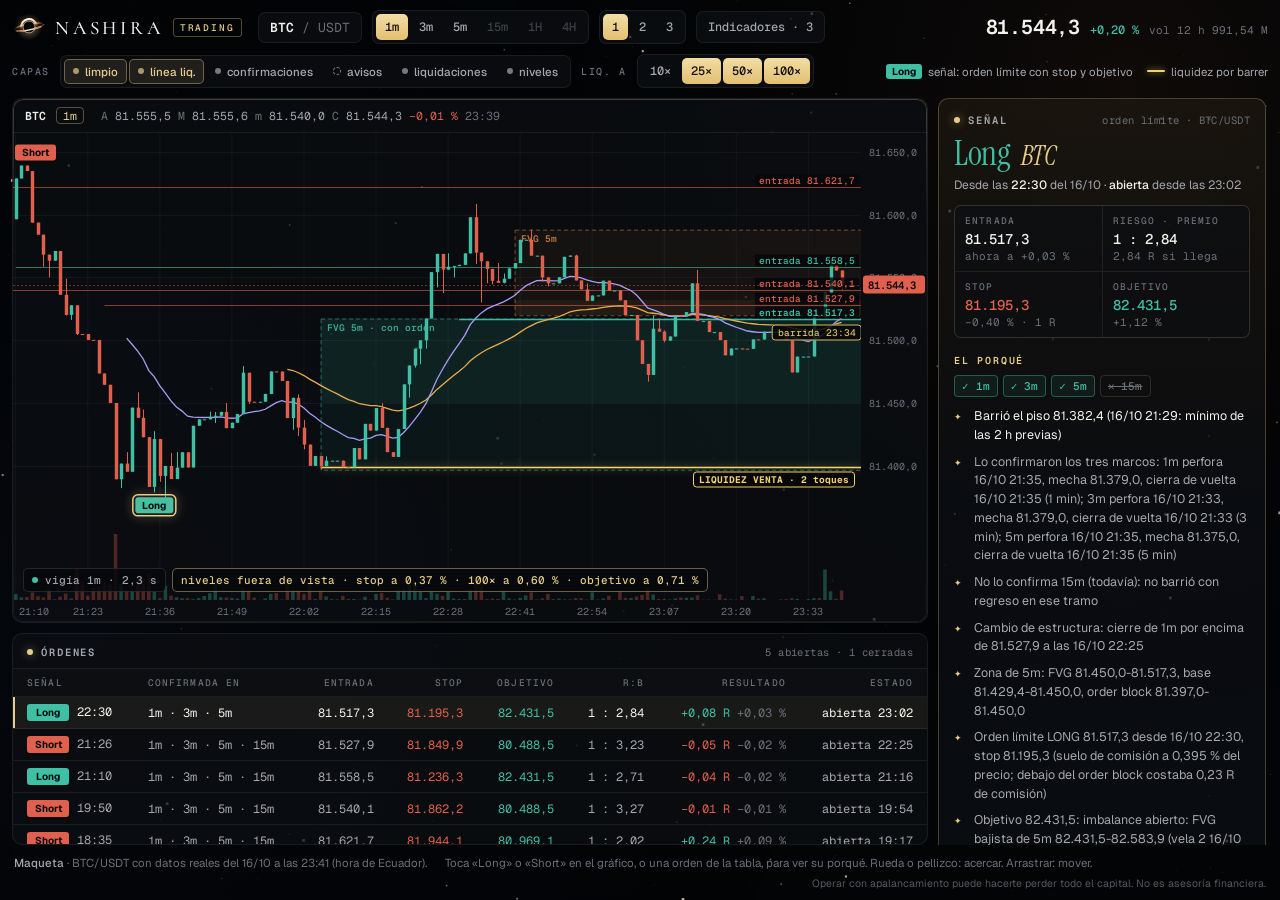
==== indicador/index.html @ c998d9ec "Sale el indicador completo en /indicador/; el terminal, despues Co-Authored-By: Claude Opus 5.5 <nor" ====
<!doctype html>
<html lang="es">
<head>
<meta charset="utf-8">
<!-- De momento el terminal es solo para escritorio: en el teléfono se ve la misma vista de 1280 px,
     reducida, y no la de móvil a medias. La de móvil llega después. -->
<meta name="viewport" content="width=1280">
<meta name="theme-color" content="#030406">
<link rel="icon" type="image/svg+xml" href="data:image/svg+xml,%3Csvg xmlns='http://www.w3.org/2000/svg' viewBox='0 0 100 100'%3E%3Crect width='100' height='100' rx='22' fill='%23030406'/%3E%3Cg transform='rotate(-11 50 50)'%3E%3Cellipse cx='50' cy='50' rx='44' ry='9' fill='none' stroke='%23c98a52' stroke-width='6'/%3E%3Cpath d='M27 49a23 23 0 0 1 46 0' fill='none' stroke='%23fff0d6' stroke-width='8' stroke-linecap='round'/%3E%3Ccircle cx='50' cy='50' r='17' fill='%23020203' stroke='%23fff4dc' stroke-width='2.5'/%3E%3Cpath d='M6 50a44 9 0 0 0 88 0' fill='none' stroke='%23f2cf9c' stroke-width='6'/%3E%3C/g%3E%3C/svg%3E">
<link rel="canonical" href="https://eijefee.github.io/nashira/indicador/">
<meta name="description" content="El terminal de Nashira: el gráfico de BTC/USDT con la liquidez, las órdenes del indicador y el porqué de cada una.">
<meta property="og:type" content="website">
<meta property="og:url" content="https://eijefee.github.io/nashira/indicador/">
<meta property="og:title" content="Nashira Trading">
<meta property="og:description" content="El gráfico de BTC/USDT con la liquidez, las órdenes del indicador y su porqué.">
<meta property="og:image" content="https://eijefee.github.io/nashira/grafico.webp">
<meta name="twitter:card" content="summary_large_image">
<title>Nashira · Indicador</title>
<link rel="preconnect" href="https://fonts.googleapis.com">
<link rel="stylesheet" href="https://fonts.googleapis.com/css2?family=Instrument+Serif:ital@0;1&family=Geist:wght@300;400;500;600;700&family=Geist+Mono:wght@400;500;600&family=Cormorant:wght@500&display=swap">
<style>
/* Nashira, terminal de trading: el indicador del dueño tal como sale hoy en su HUD, en el mismo
   espacio oscuro y dorado de la web. Barra arriba, herramientas a la izquierda, el gráfico con las
   órdenes debajo, y a la derecha la señal elegida: su boleta y su porqué. El descargo legal va
   al pie, pequeño. Un solo aspecto, oscuro, a propósito. */
:root {
  --fondo: #030406;
  --cristal: rgba(13, 15, 20, .74);
  --cristal-2: rgba(19, 22, 29, .82);
  --linea: rgba(255, 255, 255, .07);
  --linea-2: rgba(255, 255, 255, .12);
  --tinta: #f3f1ec;
  --tinta-2: #a4a7ad;
  --tinta-3: #6b6f77;
  --oro: #e7cd8b;
  --oro-vivo: #f2d26a;
  --sube: #3fbfa3;
  --baja: #e0604d;
  --ema21: #a99cf6;
  --ema50: #e8ad4e;
  --titulo: "Instrument Serif", "Iowan Old Style", Georgia, serif;
  --texto: "Geist", "Segoe UI", system-ui, sans-serif;
  --dato: "Geist Mono", "Cascadia Mono", Consolas, monospace;
  --marca: "Cormorant", Georgia, serif;
  color-scheme: dark;
}
* { box-sizing: border-box; }
html, body { height: 100%; }
body { margin: 0; background: var(--fondo); color: var(--tinta); font: 400 13px/1.45 var(--texto); -webkit-font-smoothing: antialiased; }
#cielo { position: fixed; inset: 0; width: 100%; height: 100%; z-index: 0; pointer-events: none; }
button { font: inherit; color: inherit; }
button:focus-visible, a:focus-visible { outline: 2px solid var(--oro); outline-offset: 2px; }
.num { font-family: var(--dato); font-variant-numeric: tabular-nums; }

.app { position: relative; z-index: 1; display: grid; grid-template-rows: auto auto 1fr auto; grid-template-columns: minmax(0, 1fr); min-height: 100%;
  padding-left: max(12px, env(safe-area-inset-left, 0px)); padding-right: max(12px, env(safe-area-inset-right, 0px)); padding-block: 10px; gap: 10px; }

/* ── La barra ── */
.barra { display: flex; align-items: center; gap: 10px; flex-wrap: wrap; min-width: 0; }
.marca { display: flex; align-items: center; gap: 9px; text-decoration: none; color: var(--tinta); padding-right: 6px; }
.marca svg { width: 34px; height: 34px; overflow: visible; display: block; }
.marca b { font: 500 19px var(--marca); letter-spacing: .2em; }
.marca small { font: 500 9.5px var(--dato); letter-spacing: .2em; text-transform: uppercase; color: var(--oro); border: 1px solid rgba(231,205,139,.35); padding: 2px 6px; border-radius: 3px; }
.grupo { display: flex; align-items: center; gap: 2px; background: var(--cristal); border: 1px solid var(--linea); border-radius: 7px; padding: 3px; }
.grupo button, .boton-barra { background: none; border: 0; border-radius: 5px; padding: 5px 9px; font: 500 12px var(--dato); color: var(--tinta-2); cursor: pointer; white-space: nowrap; }
.grupo button:hover:not(:disabled), .boton-barra:hover { color: var(--tinta); background: rgba(255,255,255,.04); }
.grupo button[aria-pressed="true"] { color: #120e07; background: linear-gradient(180deg, #f2dda4, #e2bf72); }
.grupo button:disabled { color: #3c3f45; cursor: not-allowed; }
.grupo.capas button { font: 500 11.5px var(--texto); display: flex; align-items: center; gap: 6px; }
.grupo.capas button[aria-pressed="true"] { color: var(--oro); background: rgba(231,205,139,.1); box-shadow: inset 0 0 0 1px rgba(231,205,139,.4); }
.grupo.capas i { width: 6px; height: 6px; border-radius: 50%; background: currentColor; opacity: .7; }
.par { display: flex; align-items: center; gap: 8px; white-space: nowrap; background: var(--cristal); border: 1px solid var(--linea); border-radius: 7px; padding: 6px 11px; font: 600 13px var(--dato); }
.par span { color: var(--tinta-3); font-weight: 400; }
.boton-barra { background: var(--cristal); border: 1px solid var(--linea); border-radius: 7px; padding: 7px 11px; position: relative; }
.precio { margin-left: auto; display: flex; align-items: baseline; gap: 10px; white-space: nowrap; }
.precio b { font: 600 20px var(--dato); letter-spacing: -.01em; }
.precio .cambio { font: 500 12px var(--dato); }
.precio small { font: 400 11px var(--dato); color: var(--tinta-3); }
.menu { position: absolute; top: calc(100% + 6px); left: 0; z-index: 20; min-width: 230px; background: var(--cristal-2); border: 1px solid var(--linea-2);
  border-radius: 9px; padding: 8px; box-shadow: 0 24px 60px rgba(0,0,0,.6); backdrop-filter: blur(10px); text-align: left; }
.menu label { display: flex; align-items: center; gap: 9px; padding: 6px 7px; border-radius: 5px; font: 400 12.5px var(--texto); color: var(--tinta); cursor: pointer; }
.menu label:hover { background: rgba(255,255,255,.04); }
.menu input { accent-color: #e2bf72; }
.menu .muestra { width: 16px; height: 2px; border-radius: 1px; }
.registro { list-style: none; margin: 0; padding: 0; max-height: 300px; overflow: auto; min-width: 300px; }
.registro li { display: grid; grid-template-columns: 46px minmax(0, 1fr); gap: 8px; padding: 6px 7px; border-bottom: 1px solid var(--linea); font: 400 11.5px/1.45 var(--texto); color: var(--tinta-2); }
.registro li b { color: var(--tinta); font-weight: 500; }
.registro .h { font: 400 11px var(--dato); color: var(--tinta-3); }
.subbarra { display: flex; align-items: center; gap: 10px; flex-wrap: wrap; min-width: 0; }
.subbarra .rotulo { font: 500 10px var(--dato); letter-spacing: .16em; text-transform: uppercase; color: var(--tinta-3); }
.claves { margin-left: auto; display: flex; align-items: center; gap: 14px; font: 400 11.5px var(--texto); color: var(--tinta-2); white-space: nowrap; }
.claves span { display: inline-flex; align-items: center; gap: 6px; }
.clave { font: 700 10px var(--texto); padding: 1px 6px; border-radius: 3px; }
.clave.llena { background: var(--sube); color: #07080b; }
.clave.hueca { border: 1.2px dashed var(--sube); color: var(--sube); }
.clave.liq { width: 18px; height: 2px; padding: 0; background: var(--oro-vivo); box-shadow: 0 0 6px rgba(242,210,106,.7); }

/* ── El cuerpo: herramientas, gráficos y lectura ── */
.cuerpo { display: grid; grid-template-columns: 44px minmax(0, 1fr) 330px; gap: 10px; min-height: 0; }
.solo-indicador .cuerpo { grid-template-columns: minmax(0, 1fr) 330px; }
.rail { display: flex; flex-direction: column; gap: 4px; background: var(--cristal); border: 1px solid var(--linea); border-radius: 9px; padding: 5px; align-self: start; }
.rail button { width: 32px; height: 32px; display: grid; place-items: center; border: 0; border-radius: 6px; background: none; color: var(--tinta-3); cursor: pointer; }
.rail button:hover { color: var(--tinta); background: rgba(255,255,255,.05); }
.rail button[aria-pressed="true"] { color: var(--oro); background: rgba(231,205,139,.1); }
.rail svg { width: 17px; height: 17px; fill: none; stroke: currentColor; stroke-width: 1.6; stroke-linecap: round; stroke-linejoin: round; }
.rail hr { width: 70%; border: 0; border-top: 1px solid var(--linea); margin: 3px auto; }

.graficos { display: grid; gap: 10px; min-width: 0; min-height: 520px; }
.graficos[data-n="2"] { grid-template-columns: repeat(2, minmax(0, 1fr)); }
.graficos[data-n="3"] { grid-template-columns: repeat(3, minmax(0, 1fr)); }
.panel { position: relative; min-width: 0; min-height: 0; display: grid; grid-template-rows: auto 1fr; background: var(--cristal);
  border: 1px solid var(--linea); border-radius: 10px; overflow: hidden; }
.panel::after { content: ""; position: absolute; inset: 0; border-radius: inherit; pointer-events: none; padding: 1px;
  background: linear-gradient(180deg, rgba(255,226,180,.24), rgba(255,255,255,.03) 24%, rgba(255,255,255,0) 60%, rgba(231,205,139,.08));
  -webkit-mask: linear-gradient(#000 0 0) content-box, linear-gradient(#000 0 0); -webkit-mask-composite: xor; mask-composite: exclude; }
.cabeza { display: flex; align-items: center; gap: 10px; padding: 8px 12px; border-bottom: 1px solid var(--linea); font: 400 11.5px var(--dato); color: var(--tinta-2); white-space: nowrap; overflow: hidden; }
.cabeza b { color: var(--tinta); font-weight: 600; }
.cabeza .mk { color: var(--oro); border: 1px solid rgba(231,205,139,.35); border-radius: 4px; padding: 0 6px; }
.cabeza .ohlc em { font-style: normal; color: var(--tinta-3); margin-left: 7px; }
.cabeza .ohlc .pos { color: var(--sube); } .cabeza .ohlc .neg { color: var(--baja); }
.lienzo { position: relative; min-height: 0; }
.lienzo canvas { position: absolute; inset: 0; width: 100%; height: 100%; display: block; touch-action: none; cursor: crosshair; }
.chips { position: absolute; left: 10px; bottom: 30px; display: flex; flex-wrap: wrap; gap: 6px; pointer-events: none; max-width: calc(100% - 90px); }
.chip { pointer-events: auto; display: inline-flex; align-items: center; gap: 7px; font: 500 11px var(--dato); color: var(--tinta-2);
  background: rgba(7,8,11,.82); border: 1px solid var(--linea-2); border-radius: 5px; padding: 4px 8px; white-space: nowrap; }
.chip.vigia i { width: 6px; height: 6px; border-radius: 50%; background: var(--sube); box-shadow: 0 0 0 0 rgba(63,191,163,.6); animation: pulso 2s ease-in-out infinite; }
.chip.fuera { display: inline-block; max-width: 100%; overflow: hidden; text-overflow: ellipsis; color: var(--oro); border-color: rgba(231,205,139,.45); cursor: pointer; }
.chip.fuera[aria-pressed="true"] { background: rgba(231,205,139,.12); }
@keyframes pulso { 50% { box-shadow: 0 0 0 5px rgba(63,191,163,0); } }

/* ── Las órdenes, debajo del gráfico ── */
.centro { display: grid; grid-template-rows: minmax(0, 1fr) auto; gap: 10px; min-width: 0; min-height: 0; }
.tarjeta.ordenes { padding: 0; overflow: hidden; }
.tarjeta.ordenes h2 { margin: 0; padding: 11px 14px 9px; }
.tabla { overflow: auto; max-height: 176px; scrollbar-width: thin; scrollbar-color: rgba(231,205,139,.25) transparent; }
.tabla table { width: 100%; border-collapse: collapse; font: 400 12px var(--dato); font-variant-numeric: tabular-nums; white-space: nowrap; }
.tabla th { position: sticky; top: 0; z-index: 1; background: #0c0e12; text-align: right; font: 500 9.5px var(--dato); letter-spacing: .12em; text-transform: uppercase; color: var(--tinta-3); padding: 7px 14px; border-top: 1px solid var(--linea); }
.tabla td { text-align: right; padding: 7px 14px; border-top: 1px solid var(--linea); color: var(--tinta-2); }
.tabla th:first-child, .tabla td:first-child, .tabla th:nth-child(2), .tabla td:nth-child(2) { text-align: left; }
.publico .tabla th:nth-child(2), .publico .tabla td:nth-child(2) { text-align: right; }
.tabla tbody tr { cursor: pointer; }
.tabla tbody tr:hover td { background: rgba(255,255,255,.03); }
.tabla tbody tr:focus-visible { outline: 2px solid var(--oro); outline-offset: -2px; }
.tabla tbody tr[aria-selected="true"] td { background: rgba(231,205,139,.07); color: var(--tinta); }
.tabla tbody tr[aria-selected="true"] td:first-child { box-shadow: inset 2px 0 0 var(--oro); }
.tabla tr.cerrada td { opacity: .55; }
.ficha { display: inline-block; min-width: 42px; text-align: center; font: 700 10px var(--texto); padding: 2px 6px; border-radius: 3px; color: #07080b; margin-right: 8px; }
.ficha.long { background: var(--sube); } .ficha.short { background: var(--baja); }
.pos { color: var(--sube); } .neg { color: var(--baja); }

/* ── La señal y el mercado ── */
.lateral { display: flex; flex-direction: column; gap: 10px; min-width: 0; }
.tarjeta { position: relative; background: var(--cristal); border: 1px solid var(--linea); border-radius: 10px; padding: 14px 15px; min-width: 0; }
.tarjeta h2 { margin: 0 0 10px; font: 600 10.5px var(--dato); letter-spacing: .18em; text-transform: uppercase; color: var(--tinta-2); display: flex; align-items: center; gap: 8px; }
.tarjeta h2::before { content: ""; width: 6px; height: 6px; border-radius: 50%; background: var(--oro); box-shadow: 0 0 10px rgba(231,205,139,.6); }
.tarjeta h2 span { margin-left: auto; letter-spacing: .04em; text-transform: none; color: var(--tinta-3); font-weight: 400; }
.porque { border-color: rgba(231,205,139,.28); background: linear-gradient(180deg, rgba(30,25,16,.72), var(--cristal) 46%); }
.porque .lado { font: 400 34px/1 var(--titulo); letter-spacing: -.01em; display: flex; align-items: baseline; gap: 10px; }
.porque .lado em { font-style: italic; color: var(--oro); font-size: 26px; }
.porque .estado { margin-top: 6px; font: 400 12px var(--texto); color: var(--tinta-2); }
.porque .estado b { color: var(--tinta); font-weight: 500; }
.plan { display: grid; grid-template-columns: repeat(2, minmax(0, 1fr)); gap: 1px; margin: 12px 0; background: var(--linea); border: 1px solid var(--linea); border-radius: 7px; overflow: hidden; }
.plan div { background: rgba(7,8,11,.7); padding: 8px 10px; min-width: 0; }
.plan small { display: block; font: 500 9.5px var(--dato); letter-spacing: .12em; text-transform: uppercase; color: var(--tinta-3); }
.plan b { display: block; font: 500 14px var(--dato); margin-top: 3px; white-space: nowrap; }
.plan span { display: block; font: 400 11px var(--dato); color: var(--tinta-3); margin-top: 1px; }
.marcos { display: flex; flex-wrap: wrap; gap: 5px; margin-bottom: 10px; }
.marcos span { font: 500 11px var(--dato); padding: 3px 7px; border-radius: 4px; border: 1px solid var(--linea-2); color: var(--tinta-2); }
.marcos .si { color: var(--sube); border-color: rgba(63,191,163,.4); background: rgba(63,191,163,.07); }
.marcos .no { color: var(--tinta-3); text-decoration: line-through; }
.motivos { list-style: none; margin: 0; padding: 0; display: grid; gap: 8px; }
.motivos li { display: grid; grid-template-columns: 12px minmax(0, 1fr); gap: 8px; font: 400 12.5px/1.5 var(--texto); color: var(--tinta-2); }
.motivos li::before { content: "✦"; color: var(--oro); font-size: 9px; padding-top: 4px; }
.motivos li:first-child { color: var(--tinta); }
.porque h3 { margin: 16px 0 8px; font: 600 10px var(--dato); letter-spacing: .18em; text-transform: uppercase; color: var(--oro); }
.descargo { margin: 12px 0 0; font: 400 11px var(--texto); color: var(--tinta-3); }
.boleta { display: grid; gap: 10px; padding: 12px; border: 1px solid var(--linea-2); border-radius: 8px; background: rgba(7,8,11,.55); }
.boleta .fila-b { display: flex; align-items: center; justify-content: space-between; gap: 10px; flex-wrap: wrap; }
.boleta label, .boleta .eti-b { font: 500 9.5px var(--dato); letter-spacing: .12em; text-transform: uppercase; color: var(--tinta-3); }
.boleta .campo { display: flex; align-items: center; gap: 6px; font: 400 11px var(--dato); color: var(--tinta-3); }
.boleta input { width: 86px; background: rgba(3,4,6,.9); border: 1px solid var(--linea-2); border-radius: 6px; color: var(--tinta); font: 500 13px var(--dato); padding: 6px 8px; text-align: right; }
.boleta input:focus { outline: none; border-color: rgba(231,205,139,.6); }
.boleta .grupo { padding: 2px; }
.boleta .grupo button { padding: 4px 7px; font-size: 11.5px; }
.cuentas { display: grid; grid-template-columns: minmax(0, 1fr) auto; gap: 5px 10px; font: 400 12px var(--texto); color: var(--tinta-2); }
.cuentas b { font: 500 12.5px var(--dato); color: var(--tinta); text-align: right; white-space: nowrap; }
.cuentas b.pos { color: var(--sube); } .cuentas b.neg { color: var(--baja); }
.cuentas .alerta { grid-column: 1 / -1; color: var(--baja); font-size: 11.5px; }
.colocar { width: 100%; border: 0; border-radius: 7px; padding: 10px 12px; font: 600 13px var(--texto); color: #07080b; cursor: pointer; }
.colocar.long { background: linear-gradient(180deg, #5fd6bb, var(--sube)); }
.colocar.short { background: linear-gradient(180deg, #ef8270, var(--baja)); }
.colocar:hover { filter: brightness(1.07); }
.boleta .nota-b { margin: 0; font: 400 11px var(--texto); color: var(--tinta-3); text-align: center; }
.aviso p { margin: 0; color: var(--tinta-2); font: 400 12.5px/1.55 var(--texto); }
.aviso .cifra { margin-top: 10px; font: 400 12px var(--texto); color: var(--tinta-3); }
.aviso .cifra b { font: 500 12px var(--dato); color: var(--oro); }
.reparto { display: grid; gap: 10px; }
.reparto .fila { display: grid; gap: 5px; }
.reparto .eti { display: flex; justify-content: space-between; font: 400 12px var(--texto); color: var(--tinta-2); }
.reparto .eti b { font: 500 12px var(--dato); color: var(--tinta); }
.reparto .eti .c { color: var(--baja); font: 500 12px var(--dato); }
.barra-rep { height: 5px; border-radius: 3px; background: rgba(224,96,77,.75); overflow: hidden; }
.barra-rep i { display: block; height: 100%; background: var(--sube); border-radius: 3px 0 0 3px; }
.pie { margin-top: 9px; font: 400 11px var(--texto); color: var(--tinta-3); }
.golpes { list-style: none; margin: 10px 0 0; padding: 0; display: grid; gap: 4px; }
.golpes li { display: grid; grid-template-columns: 38px 52px minmax(0, 1fr) auto; gap: 6px; font: 400 11px var(--dato); color: var(--tinta-2); }
.golpes .compra { color: var(--sube); } .golpes .venta { color: var(--baja); }
.vacio { color: var(--tinta-2); font: 400 12.5px/1.5 var(--texto); margin: 0; }
.vacio b { font: 500 13px var(--dato); color: var(--tinta); }

.nota { display: flex; flex-wrap: wrap; gap: 6px 18px; font: 400 11.5px var(--texto); color: var(--tinta-3); padding-inline: 2px; }
.nota b { color: var(--tinta-2); font-weight: 500; }
.nota .legal { margin-left: auto; font-size: 10.5px; color: #555960; }
.grupo.capas i.punteado { background: none; border: 1.2px dashed currentColor; width: 8px; height: 8px; }

.garg .disco { fill: none; stroke: url(#g-disco); stroke-width: 4.2; }
.garg .arco { fill: none; stroke: url(#g-arco); stroke-width: 6; stroke-linecap: round; }
.garg .arco-b { fill: none; stroke: #f3e2c2; stroke-width: 1.6; opacity: .45; }
.garg .sombra { fill: #020203; }
.garg .anillo { fill: none; stroke: #fff4dc; stroke-width: 1.3; }
.garg .flujo { fill: none; stroke: #fffaf0; stroke-width: 1.4; stroke-linecap: round; stroke-dasharray: 1 6 3 9 1.5 7 4 12; animation: flujo 7s linear infinite; }
.garg .flujo.b { stroke-width: .9; opacity: .7; stroke-dasharray: 2 11 1 8 3 14; animation-duration: 11s; }
.garg .luz { fill: url(#g-luz); }
@keyframes flujo { to { stroke-dashoffset: -100; } }

/* En una pantalla ancha el terminal ocupa la ventana: el gráfico se queda con el alto que sobra
   y la columna de la derecha tiene su propio scroll. */
@media (min-width: 1181px) {
  .app { height: 100vh; height: 100dvh; }
  .cuerpo { min-height: 0; }
  .graficos { min-height: 0; }
  .lateral { min-height: 0; overflow-y: auto; scrollbar-width: thin; scrollbar-color: rgba(231,205,139,.25) transparent; padding-right: 2px; }
  .tarjeta { flex: none; }
}
@media (max-width: 1180px) {
  .claves { display: none; }
  .cuerpo { grid-template-columns: 44px minmax(0, 1fr); }
  .lateral { grid-column: 1 / -1; display: grid; grid-template-columns: repeat(auto-fit, minmax(280px, 1fr)); }
}
@media (max-width: 760px) {
  .app { padding-left: max(16px, env(safe-area-inset-left, 0px)); padding-right: max(16px, env(safe-area-inset-right, 0px)); }
  .cuerpo { grid-template-columns: minmax(0, 1fr); }
  .rail { flex-direction: row; overflow-x: auto; justify-self: start; max-width: 100%; }
  .rail hr { width: 1px; height: 22px; border: 0; border-left: 1px solid var(--linea); margin: auto 3px; }
  .barra, .subbarra { flex-wrap: nowrap; overflow-x: auto; scrollbar-width: none; padding-bottom: 2px; }
  .barra::-webkit-scrollbar, .subbarra::-webkit-scrollbar { display: none; }
  .precio { margin-left: 0; }
  .boleta input { font-size: 16px; }
  .nota .legal { margin-left: 0; }
  .graficos { min-height: 0; grid-template-columns: minmax(0, 1fr) !important; }
  .graficos .panel { height: 62vh; min-height: 380px; }
  .graficos .panel + .panel { display: none; }
  .lateral { grid-template-columns: minmax(0, 1fr); }
  .plan { grid-template-columns: repeat(2, minmax(0, 1fr)); }
  .chips { max-width: calc(100% - 80px); }
}
@media (prefers-reduced-motion: reduce) {
  .garg .flujo, .chip.vigia i { animation: none; }
}
</style>
</head>
<body>
<svg width="0" height="0" style="position:absolute" aria-hidden="true" focusable="false">
  <defs>
    <linearGradient id="g-disco" x1="0" x2="1" y1="0" y2="0">
      <stop offset="0" stop-color="#7a3e1e" stop-opacity="0"/><stop offset=".18" stop-color="#b8693a"/>
      <stop offset=".42" stop-color="#f6dcb2"/><stop offset=".5" stop-color="#fff6e6"/><stop offset=".58" stop-color="#f6dcb2"/>
      <stop offset=".82" stop-color="#b8693a"/><stop offset="1" stop-color="#7a3e1e" stop-opacity="0"/>
    </linearGradient>
    <linearGradient id="g-arco" x1="0" x2="0" y1="0" y2="1">
      <stop offset="0" stop-color="#fff3dc"/><stop offset=".7" stop-color="#e9c48f"/><stop offset="1" stop-color="#c98a52" stop-opacity=".2"/>
    </linearGradient>
    <radialGradient id="g-luz"><stop offset=".35" stop-color="#ffd9a3" stop-opacity=".28"/><stop offset="1" stop-color="#ffd9a3" stop-opacity="0"/></radialGradient>
    <clipPath id="c-delante"><rect x="0" y="50" width="100" height="50"/></clipPath>
  </defs>
</svg>
<canvas id="cielo" aria-hidden="true"></canvas>

<div class="app">
  <header class="barra">
    <a class="marca" href="https://eijefee.github.io/nashira/" target="_blank" rel="noopener" aria-label="Nashira, abre la web">
      <svg class="garg" viewBox="0 0 100 100" aria-hidden="true"><g transform="rotate(-11 50 50)">
        <circle class="luz" cx="50" cy="50" r="40"/>
        <ellipse class="disco" cx="50" cy="50" rx="45" ry="8.5"/>
        <path class="arco" d="M 27.5 49 A 22.5 22.5 0 0 1 72.5 49"/>
        <path class="arco-b" d="M 32 53 A 18.5 18.5 0 0 0 68 53"/>
        <circle class="sombra" cx="50" cy="50" r="16.5"/>
        <circle class="anillo" cx="50" cy="50" r="17.3"/>
        <g clip-path="url(#c-delante)">
          <ellipse class="disco" cx="50" cy="50" rx="45" ry="8.5"/>
          <ellipse class="flujo" cx="50" cy="50" rx="45" ry="8.5" pathLength="100"/>
          <ellipse class="flujo b" cx="50" cy="50" rx="41" ry="7.2" pathLength="100"/>
        </g>
      </g></svg>
      <b>NASHIRA</b><small>trading</small>
    </a>
    <div class="par" title="Par">BTC <span>/ USDT</span></div>
    <div class="grupo" role="group" aria-label="Temporalidad" id="marcos">
      <button type="button" data-marco="1m" aria-pressed="true">1m</button>
      <button type="button" data-marco="3m" aria-pressed="false">3m</button>
      <button type="button" data-marco="5m" aria-pressed="false">5m</button>
      <button type="button" disabled title="En esta maqueta: 1m, 3m y 5m">15m</button>
      <button type="button" disabled title="En esta maqueta: 1m, 3m y 5m">1H</button>
      <button type="button" disabled title="En esta maqueta: 1m, 3m y 5m">4H</button>
    </div>
    <div class="grupo" role="group" aria-label="Gráficos a la vez" id="paneles">
      <button type="button" data-n="1" aria-pressed="true" title="Un gráfico">1</button>
      <button type="button" data-n="2" aria-pressed="false" title="1m y 5m">2</button>
      <button type="button" data-n="3" aria-pressed="false" title="1m, 3m y 5m">3</button>
    </div>
    <div style="position:relative">
      <button type="button" class="boton-barra" id="b-indicadores" aria-expanded="false">Indicadores · <span class="num" id="n-indicadores">3</span></button>
      <div class="menu" id="m-indicadores" hidden>
        <label><input type="checkbox" id="i-ema21" checked><span class="muestra" style="background:var(--ema21)"></span>EMA 21</label>
        <label><input type="checkbox" id="i-ema50" checked><span class="muestra" style="background:var(--ema50)"></span>EMA 50</label>
        <label><input type="checkbox" id="i-volumen" checked><span class="muestra" style="background:var(--tinta-3)"></span>Volumen</label>
      </div>
    </div>
    <div style="position:relative" class="solo-terminal">
      <button type="button" class="boton-barra" id="b-registro" aria-expanded="false">Registro</button>
      <div class="menu" id="m-registro" hidden><ul class="registro" id="registro"></ul></div>
    </div>
    <div class="precio"><b class="num" id="precio">—</b><span class="cambio" id="cambio"></span><small id="vol"></small></div>
  </header>
  <div class="subbarra">
    <span class="rotulo">Capas</span>
    <div class="grupo capas" role="group" aria-label="Capas del indicador" id="capas">
      <button type="button" data-capa="limpio" aria-pressed="true"><i></i>limpio</button>
      <button type="button" data-capa="liquidez" aria-pressed="true"><i></i>línea liq.</button>
      <button type="button" data-capa="confirmaciones" aria-pressed="false"><i></i>confirmaciones</button>
      <button type="button" data-capa="avisos" aria-pressed="false" title="Avisos tempranos «Long?»/«Short?»: barridos que aún no son orden. Apagados de fábrica"><i class="punteado"></i>avisos</button>
      <button type="button" data-capa="liquidaciones" aria-pressed="false"><i></i>liquidaciones</button>
      <button type="button" data-capa="niveles" aria-pressed="false"><i></i>niveles</button>
    </div>
    <span class="rotulo">Liq. a</span>
    <div class="grupo" role="group" aria-label="Apalancamiento para las liquidaciones" id="apal">
      <button type="button" data-x="10" aria-pressed="false">10×</button>
      <button type="button" data-x="25" aria-pressed="true">25×</button>
      <button type="button" data-x="50" aria-pressed="true">50×</button>
      <button type="button" data-x="100" aria-pressed="true">100×</button>
    </div>
    <div class="claves" aria-label="Cómo se lee">
      <span><b class="clave llena">Long</b> señal: orden límite con stop y objetivo</span>
      <span><i class="clave liq"></i> liquidez por barrer</span>
    </div>
  </div>

  <div class="cuerpo">
    <nav class="rail solo-terminal" aria-label="Herramientas">
      <button type="button" data-h="cursor" aria-pressed="true" title="Cursor"><svg viewBox="0 0 24 24"><path d="M5 3l14 7-6 2-2 6z"/></svg></button>
      <button type="button" data-h="linea" aria-pressed="false" title="Línea horizontal: toca el gráfico para marcar un precio"><svg viewBox="0 0 24 24"><path d="M3 12h18M7 9v6M17 9v6"/></svg></button>
      <button type="button" data-h="medir" aria-pressed="false" title="Medir: toca dos puntos"><svg viewBox="0 0 24 24"><path d="M4 18L18 4M7 15l2 2M10 12l2 2M13 9l2 2"/></svg></button>
      <hr>
      <button type="button" data-h="borrar" aria-pressed="false" title="Borrar lo dibujado"><svg viewBox="0 0 24 24"><path d="M5 7h14M10 7V5h4v2M7 7l1 12h8l1-12"/></svg></button>
    </nav>
    <div class="centro">
      <main class="graficos" id="graficos" data-n="1" aria-label="Gráficos"></main>
      <section class="tarjeta ordenes" aria-label="Órdenes del método">
        <h2>Órdenes <span id="ordenes-cuenta"></span></h2>
        <div class="tabla"><table>
          <thead><tr><th>Señal</th><th class="solo-privado">Confirmada en</th><th>Entrada</th><th>Stop</th><th>Objetivo</th><th>R:B</th><th>Resultado</th><th>Estado</th></tr></thead>
          <tbody id="ordenes"></tbody>
        </table></div>
      </section>
    </div>
    <aside class="lateral" aria-label="Señal y mercado">
      <section class="tarjeta porque" id="t-porque" aria-live="polite"></section>
      <section class="tarjeta aviso" id="t-aviso" hidden></section>
      <section class="tarjeta solo-terminal"><h2>Posicionamiento <span id="pos-fuente"></span></h2><div class="reparto" id="pos"></div></section>
      <section class="tarjeta solo-terminal"><h2>Quién pega ahora <span>a mercado</span></h2><div class="reparto" id="flujo"></div><ul class="golpes" id="golpes"></ul></section>
      <section class="tarjeta solo-terminal"><h2>Liquidaciones <span id="liq-casas"></span></h2><div id="liq"></div></section>
    </aside>
  </div>

  <footer class="nota">
    <span><b>Maqueta</b> · BTC/USDT con datos reales del <span id="cuando"></span> (hora de Ecuador).</span>
    <span id="ayuda">Toca «Long» o «Short» en el gráfico, o una orden de la tabla, para abrir su boleta. Rueda o pellizco: acercar. Arrastrar: mover.</span>
    <span class="legal">Operar con apalancamiento puede hacerte perder todo el capital. No es asesoría financiera.</span>
  </footer>
</div>

<script>
const D = {"simbolo":"BTCUSDT","medido_ms":1792212072000,"velas":{"1m":[[1792203000000,81596.3,81628.7,81596.3,81628.7,6.0408],[1792203060000,81628.7,81639.0,81628.7,81639.0,2.6893],[1792203120000,81639.0,81639.0,81634.6,81634.6,3.1219],[1792203180000,81634.6,81634.7,81593.5,81593.6,7.7968],[1792203240000,81593.6,81593.6,81584.0,81584.0,3.8134],[1792203300000,81584.0,81584.0,81558.6,81568.1,2.6157],[1792203360000,81568.1,81568.1,81550.0,81563.3,11.0522],[1792203420000,81563.3,81571.0,81563.3,81571.0,0.6646],[1792203480000,81571.0,81571.1,81536.2,81536.2,3.4379],[1792203540000,81536.2,81549.0,81519.7,81520.2,6.556],[1792203600000,81520.2,81527.9,81516.2,81527.8,1.5174],[1792203660000,81527.8,81527.9,81504.2,81505.0,31.8323],[1792203720000,81505.0,81505.0,81504.9,81504.9,18.7621],[1792203780000,81504.9,81505.0,81500.3,81500.3,4.3783],[1792203840000,81500.3,81500.3,81500.1,81500.2,12.2839],[1792203900000,81500.2,81500.3,81473.5,81473.6,13.2217],[1792203960000,81473.6,81473.6,81464.5,81464.6,19.8175],[1792204020000,81464.6,81464.6,81450.0,81450.1,17.0987],[1792204080000,81450.1,81450.1,81389.4,81389.4,67.4883],[1792204140000,81389.4,81401.9,81382.4,81401.9,16.56],[1792204200000,81401.9,81411.0,81395.4,81395.4,9.3114],[1792204260000,81395.4,81446.4,81395.4,81446.4,9.2691],[1792204320000,81446.4,81458.6,81438.3,81438.3,17.9304],[1792204380000,81438.3,81444.9,81422.8,81422.9,21.0412],[1792204440000,81422.9,81422.9,81383.4,81383.4,26.5481],[1792204500000,81383.4,81427.6,81379.0,81421.4,8.8684],[1792204560000,81421.4,81421.4,81387.4,81392.1,1.7576],[1792204620000,81392.1,81400.0,81375.0,81400.0,14.6709],[1792204680000,81400.0,81410.4,81389.6,81389.6,4.41],[1792204740000,81389.6,81411.0,81389.6,81398.7,2.789],[1792204800000,81398.7,81411.0,81398.7,81410.9,1.8613],[1792204860000,81410.9,81411.0,81398.7,81398.8,1.9658],[1792204920000,81398.8,81432.0,81398.8,81432.0,0.7937],[1792204980000,81432.0,81437.1,81432.0,81437.1,2.0341],[1792205040000,81437.1,81437.1,81437.0,81437.1,4.1105],[1792205100000,81437.1,81443.2,81437.0,81439.1,6.8677],[1792205160000,81439.1,81443.0,81434.2,81440.0,19.0709],[1792205220000,81440.0,81443.1,81439.9,81443.0,2.8048],[1792205280000,81443.0,81450.0,81430.0,81430.1,2.5799],[1792205340000,81430.1,81434.5,81430.0,81434.4,1.9399],[1792205400000,81434.4,81441.4,81434.4,81441.3,1.481],[1792205460000,81441.3,81479.4,81441.3,81474.2,11.4816],[1792205520000,81474.2,81474.2,81449.3,81451.1,9.9263],[1792205580000,81451.1,81451.1,81451.0,81451.0,2.374],[1792205640000,81451.0,81451.1,81451.0,81451.1,0.1755],[1792205700000,81451.1,81457.4,81451.0,81457.3,1.6531],[1792205760000,81457.3,81475.2,81457.3,81475.2,6.3098],[1792205820000,81475.2,81475.2,81475.1,81475.1,7.0791],[1792205880000,81475.1,81475.2,81467.6,81467.6,0.546],[1792205940000,81467.6,81467.7,81438.1,81438.1,20.1906],[1792206000000,81438.1,81454.3,81428.8,81454.2,10.2017],[1792206060000,81454.2,81456.9,81423.8,81430.5,10.3656],[1792206120000,81430.5,81436.5,81413.3,81417.0,6.0442],[1792206180000,81417.0,81417.0,81400.1,81400.1,16.2732],[1792206240000,81400.1,81408.0,81400.1,81407.9,0.9379],[1792206300000,81407.9,81407.9,81397.0,81399.9,9.8644],[1792206360000,81399.9,81407.7,81399.9,81404.2,3.6434],[1792206420000,81404.2,81404.3,81404.2,81404.2,0.8309],[1792206480000,81404.2,81404.3,81404.2,81404.2,0.6581],[1792206540000,81404.2,81404.3,81398.9,81399.0,4.2381],[1792206600000,81399.0,81399.0,81398.9,81398.9,1.1071],[1792206660000,81398.9,81414.3,81398.9,81414.3,1.122],[1792206720000,81414.3,81414.3,81405.2,81405.3,0.4969],[1792206780000,81405.3,81433.5,81405.2,81433.5,3.379],[1792206840000,81433.5,81433.5,81428.1,81428.2,0.4122],[1792206900000,81428.2,81446.1,81428.1,81446.1,6.1525],[1792206960000,81446.1,81450.0,81430.3,81430.3,7.1404],[1792207020000,81430.3,81430.4,81411.0,81411.0,2.4475],[1792207080000,81411.0,81411.0,81407.2,81407.2,0.6837],[1792207140000,81407.2,81429.4,81407.2,81429.4,10.475],[1792207200000,81429.4,81465.0,81429.4,81464.9,11.1322],[1792207260000,81464.9,81480.0,81454.4,81479.9,18.3241],[1792207320000,81479.9,81493.3,81478.3,81493.3,16.6143],[1792207380000,81493.3,81500.0,81481.0,81500.0,8.7487],[1792207440000,81500.0,81517.3,81493.4,81517.3,1.9361],[1792207500000,81517.3,81554.3,81517.3,81554.2,8.5624],[1792207560000,81554.2,81568.8,81542.1,81568.7,6.4042],[1792207620000,81568.7,81568.7,81537.4,81556.2,4.2824],[1792207680000,81556.2,81569.2,81556.2,81558.5,8.7386],[1792207740000,81558.5,81559.1,81550.0,81559.0,1.5075],[1792207800000,81559.0,81560.0,81559.0,81560.0,1.1072],[1792207860000,81560.0,81569.2,81559.9,81569.1,0.9541],[1792207920000,81569.1,81597.9,81569.1,81597.9,10.0472],[1792207980000,81597.9,81608.5,81560.6,81569.7,23.8853],[1792208040000,81569.7,81569.7,81530.0,81562.8,26.2501],[1792208100000,81562.8,81562.8,81545.3,81556.8,0.8531],[1792208160000,81556.8,81556.8,81544.4,81547.3,1.4587],[1792208220000,81547.3,81561.4,81545.7,81545.7,1.076],[1792208280000,81545.7,81553.1,81545.3,81549.0,9.5531],[1792208340000,81549.0,81557.2,81549.0,81557.2,1.6275],[1792208400000,81557.2,81561.5,81557.1,81561.4,0.4549],[1792208460000,81561.4,81580.0,81561.4,81579.9,2.0577],[1792208520000,81579.9,81580.0,81579.8,81579.9,4.7179],[1792208580000,81579.9,81588.0,81567.3,81567.3,7.8699],[1792208640000,81567.3,81567.3,81567.2,81567.3,0.5363],[1792208700000,81567.3,81567.3,81546.6,81550.0,1.7231],[1792208760000,81550.0,81550.1,81542.9,81545.3,6.2519],[1792208820000,81545.3,81545.3,81545.2,81545.3,0.8939],[1792208880000,81545.3,81550.2,81545.2,81550.1,1.4707],[1792208940000,81550.1,81566.4,81550.1,81566.4,0.552],[1792209000000,81566.4,81567.4,81566.4,81567.4,0.5798],[1792209060000,81567.4,81568.0,81547.6,81547.6,1.8867],[1792209120000,81547.6,81547.6,81540.5,81540.5,1.8292],[1792209180000,81540.5,81545.2,81531.4,81531.4,0.4667],[1792209240000,81531.4,81535.7,81531.4,81535.6,7.8749],[1792209300000,81535.6,81535.7,81535.6,81535.7,0.4683],[1792209360000,81535.7,81547.4,81535.6,81547.4,1.6375],[1792209420000,81547.4,81547.4,81539.1,81539.6,4.4548],[1792209480000,81539.6,81539.6,81539.5,81539.6,0.1847],[1792209540000,81539.6,81540.0,81531.8,81531.8,9.1011],[1792209600000,81531.8,81531.9,81520.0,81520.0,2.2999],[1792209660000,81520.0,81520.1,81520.0,81520.1,2.0454],[1792209720000,81520.1,81520.1,81500.0,81500.0,3.6278],[1792209780000,81500.0,81500.1,81481.2,81481.2,5.2446],[1792209840000,81481.2,81481.2,81467.1,81472.4,12.7611],[1792209900000,81472.4,81519.9,81472.4,81509.2,5.607],[1792209960000,81509.2,81517.2,81506.9,81506.9,1.1052],[1792210020000,81506.9,81507.9,81498.4,81499.7,1.1779],[1792210080000,81499.7,81503.1,81499.7,81503.0,0.4842],[1792210140000,81503.0,81519.5,81503.0,81519.5,1.6627],[1792210200000,81519.5,81519.5,81518.8,81518.9,2.5463],[1792210260000,81518.9,81522.5,81518.8,81522.4,2.3055],[1792210320000,81522.4,81545.3,81522.4,81545.3,2.4678],[1792210380000,81545.3,81556.0,81515.4,81515.4,4.8054],[1792210440000,81515.4,81515.5,81515.4,81515.4,0.2132],[1792210500000,81515.4,81515.4,81506.5,81506.5,0.4164],[1792210560000,81506.5,81506.6,81506.5,81506.5,0.1868],[1792210620000,81506.5,81506.6,81500.1,81500.1,5.9077],[1792210680000,81500.1,81500.2,81488.0,81488.0,1.4539],[1792210740000,81488.0,81493.5,81488.0,81493.4,0.5428],[1792210800000,81493.4,81493.5,81493.4,81493.5,0.3491],[1792210860000,81493.5,81493.5,81493.2,81493.3,4.1295],[1792210920000,81493.3,81493.3,81493.2,81493.2,0.1881],[1792210980000,81493.2,81500.7,81493.2,81500.7,4.0827],[1792211040000,81500.7,81500.7,81500.6,81500.6,1.4145],[1792211100000,81500.6,81506.9,81500.6,81506.8,1.791],[1792211160000,81506.8,81506.9,81506.8,81506.8,0.0532],[1792211220000,81506.8,81506.9,81506.8,81506.8,0.027],[1792211280000,81506.8,81506.9,81506.8,81506.9,0.5828],[1792211340000,81506.9,81506.9,81500.0,81500.0,0.8342],[1792211400000,81500.0,81500.1,81474.4,81474.4,1.7868],[1792211460000,81474.4,81487.1,81474.4,81487.0,1.1246],[1792211520000,81487.0,81487.1,81487.0,81487.0,0.101],[1792211580000,81487.0,81487.1,81487.0,81487.1,0.845],[1792211640000,81487.1,81520.0,81487.1,81520.0,1.8332],[1792211700000,81520.0,81520.0,81518.4,81518.5,1.9992],[1792211760000,81518.5,81537.8,81518.5,81537.8,31.2343],[1792211820000,81537.8,81565.4,81537.7,81559.8,8.7724],[1792211880000,81559.8,81559.8,81555.5,81555.5,1.3836],[1792211940000,81555.5,81555.6,81540.0,81544.3,9.755]],"3m":[[1792185120000,81667.5,81688.5,81664.7,81688.4,7.0418],[1792185300000,81688.4,81734.9,81688.4,81724.2,7.4823],[1792185480000,81724.2,81729.5,81684.7,81724.9,15.4638],[1792185660000,81724.9,81751.0,81724.9,81748.7,6.5718],[1792185840000,81748.7,81789.9,81718.5,81718.5,113.2882],[1792186020000,81718.5,81718.6,81687.1,81690.2,18.7758],[1792186200000,81690.2,81734.1,81690.1,81731.2,7.3069],[1792186380000,81731.2,81734.1,81685.4,81685.4,5.1245],[1792186560000,81685.4,81697.5,81673.0,81697.5,5.3827],[1792186740000,81697.5,81697.5,81673.6,81692.7,4.7297],[1792186920000,81692.7,81697.6,81673.2,81673.2,6.8224],[1792187100000,81673.2,81675.0,81664.0,81665.5,4.0498],[1792187280000,81665.5,81694.8,81663.4,81694.7,5.2782],[1792187460000,81694.7,81695.1,81667.1,81672.9,10.3795],[1792187640000,81672.9,81672.9,81640.7,81640.7,8.3485],[1792187820000,81640.7,81670.8,81640.7,81643.5,17.9333],[1792188000000,81643.5,81732.0,81643.4,81729.2,7.7022],[1792188180000,81729.2,81729.2,81703.5,81726.9,8.1868],[1792188360000,81726.9,81736.0,81700.1,81711.8,27.2145],[1792188540000,81711.8,81730.8,81704.8,81729.3,10.6873],[1792188720000,81729.3,81747.1,81719.6,81734.6,13.1392],[1792188900000,81734.6,81758.0,81728.4,81748.4,12.2832],[1792189080000,81748.4,81763.8,81748.3,81763.7,5.8843],[1792189260000,81763.7,81767.4,81740.9,81741.0,16.0179],[1792189440000,81741.0,81743.0,81702.4,81702.4,8.236],[1792189620000,81702.4,81765.2,81692.2,81759.9,14.703],[1792189800000,81759.9,81799.9,81749.5,81749.9,18.8861],[1792189980000,81749.9,81766.4,81737.3,81756.8,21.901],[1792190160000,81756.8,81766.5,81747.6,81757.7,6.255],[1792190340000,81757.7,81757.7,81732.0,81732.1,9.5197],[1792190520000,81732.1,81749.0,81722.8,81722.8,5.1562],[1792190700000,81722.8,81774.0,81722.8,81764.2,9.6503],[1792190880000,81764.2,81766.4,81750.7,81762.0,5.6507],[1792191060000,81762.0,81762.0,81755.0,81755.0,2.8819],[1792191240000,81755.0,81765.0,81755.0,81759.0,3.5491],[1792191420000,81759.0,81764.8,81735.6,81752.6,25.4834],[1792191600000,81752.6,81772.7,81752.6,81769.3,12.5338],[1792191780000,81769.3,81786.5,81769.3,81775.3,9.9827],[1792191960000,81775.3,81775.3,81701.3,81714.5,115.0376],[1792192140000,81714.5,81714.6,81702.4,81712.8,12.58],[1792192320000,81712.8,81753.5,81712.8,81730.0,51.6048],[1792192500000,81730.0,81757.7,81726.6,81739.7,7.3052],[1792192680000,81739.7,81743.7,81717.5,81728.4,6.5279],[1792192860000,81728.4,81732.8,81686.0,81705.8,91.3883],[1792193040000,81705.8,81719.8,81607.0,81678.7,68.9784],[1792193220000,81678.7,81678.8,81594.1,81614.3,50.2123],[1792193400000,81614.3,81621.7,81576.0,81598.1,37.5539],[1792193580000,81598.1,81602.0,81581.2,81597.3,37.6674],[1792193760000,81597.3,81619.1,81597.2,81619.1,3.606],[1792193940000,81619.1,81620.0,81619.0,81619.0,4.3128],[1792194120000,81619.0,81619.1,81586.2,81586.2,17.474],[1792194300000,81586.2,81594.4,81586.2,81590.0,8.3018],[1792194480000,81590.0,81594.0,81589.9,81590.0,9.4109],[1792194660000,81590.0,81590.0,81576.1,81576.1,18.4089],[1792194840000,81576.1,81576.2,81574.8,81574.8,8.6193],[1792195020000,81574.8,81606.4,81552.6,81580.3,66.8397],[1792195200000,81580.3,81586.3,81562.1,81586.3,10.4301],[1792195380000,81586.3,81586.3,81552.0,81570.8,11.7687],[1792195560000,81570.8,81570.9,81553.4,81553.4,2.3438],[1792195740000,81553.4,81560.1,81553.4,81558.1,9.9949],[1792195920000,81558.1,81612.2,81535.0,81609.5,75.7035],[1792196100000,81609.5,81635.3,81595.8,81614.3,12.0276],[1792196280000,81614.3,81618.7,81553.0,81579.8,11.9191],[1792196460000,81579.8,81595.2,81553.9,81553.9,10.2877],[1792196640000,81553.9,81567.5,81533.4,81533.4,13.7177],[1792196820000,81533.4,81566.1,81533.4,81566.1,30.6016],[1792197000000,81566.1,81609.4,81566.0,81603.0,19.0319],[1792197180000,81603.0,81630.9,81603.0,81630.3,9.9851],[1792197360000,81630.3,81651.6,81604.2,81608.9,11.9812],[1792197540000,81608.9,81608.9,81575.0,81575.0,6.7954],[1792197720000,81575.0,81575.0,81540.0,81540.1,5.6674],[1792197900000,81540.1,81540.1,81457.1,81478.9,40.276],[1792198080000,81478.9,81478.9,81452.6,81475.8,18.3829],[1792198260000,81475.8,81518.1,81475.7,81518.1,20.0024],[1792198440000,81518.1,81566.3,81518.1,81554.8,21.6774],[1792198620000,81554.8,81554.8,81524.6,81536.7,15.0154],[1792198800000,81536.7,81552.6,81486.7,81533.9,8.5718],[1792198980000,81533.9,81535.9,81501.0,81535.8,5.2176],[1792199160000,81535.8,81535.9,81491.7,81491.7,8.5016],[1792199340000,81491.7,81519.7,81479.5,81519.4,25.5756],[1792199520000,81519.4,81554.7,81519.4,81531.0,42.2233],[1792199700000,81531.0,81531.1,81513.6,81526.1,3.0498],[1792199880000,81526.1,81538.9,81502.7,81507.9,8.0344],[1792200060000,81507.9,81523.5,81478.5,81523.5,9.6685],[1792200240000,81523.5,81565.5,81523.4,81560.5,15.423],[1792200420000,81560.5,81560.5,81501.1,81501.1,3.4125],[1792200600000,81501.1,81510.0,81489.8,81510.0,8.0057],[1792200780000,81510.0,81510.0,81456.0,81476.0,13.4035],[1792200960000,81476.0,81493.5,81454.9,81454.9,7.5568],[1792201140000,81454.9,81486.2,81454.9,81483.8,7.5962],[1792201320000,81483.8,81520.2,81483.8,81504.0,6.9414],[1792201500000,81504.0,81525.0,81502.4,81518.2,10.2576],[1792201680000,81518.2,81518.3,81506.1,81508.3,3.7877],[1792201860000,81508.3,81552.7,81508.2,81552.7,11.7919],[1792202040000,81552.7,81568.5,81496.8,81496.8,23.7586],[1792202220000,81496.8,81510.0,81492.6,81509.9,5.2417],[1792202400000,81509.9,81596.8,81509.9,81596.8,17.2024],[1792202580000,81596.8,81626.3,81583.3,81583.3,20.3388],[1792202760000,81583.3,81592.6,81558.5,81590.3,6.1923],[1792202940000,81590.3,81639.0,81590.2,81639.0,12.7842],[1792203120000,81639.0,81639.0,81584.0,81584.0,14.7321],[1792203300000,81584.0,81584.0,81550.0,81571.0,14.3325],[1792203480000,81571.0,81571.1,81516.2,81527.8,11.5113],[1792203660000,81527.8,81527.9,81500.3,81500.3,54.9727],[1792203840000,81500.3,81500.3,81464.5,81464.6,45.3231],[1792204020000,81464.6,81464.6,81382.4,81401.9,101.147],[1792204200000,81401.9,81458.6,81395.4,81438.3,36.5109],[1792204380000,81438.3,81444.9,81379.0,81421.4,56.4577],[1792204560000,81421.4,81421.4,81375.0,81389.6,20.8385],[1792204740000,81389.6,81411.0,81389.6,81398.8,6.6161],[1792204920000,81398.8,81437.1,81398.8,81437.1,6.9383],[1792205100000,81437.1,81443.2,81434.2,81443.0,28.7434],[1792205280000,81443.0,81450.0,81430.0,81441.3,6.0008],[1792205460000,81441.3,81479.4,81441.3,81451.0,23.7819],[1792205640000,81451.0,81475.2,81451.0,81475.2,8.1384],[1792205820000,81475.2,81475.2,81438.1,81438.1,27.8157],[1792206000000,81438.1,81456.9,81413.3,81417.0,26.6115],[1792206180000,81417.0,81417.0,81397.0,81399.9,27.0755],[1792206360000,81399.9,81407.7,81399.9,81404.2,5.1324],[1792206540000,81404.2,81414.3,81398.9,81414.3,6.4672],[1792206720000,81414.3,81433.5,81405.2,81428.2,4.2881],[1792206900000,81428.2,81450.0,81411.0,81411.0,15.7404],[1792207080000,81411.0,81465.0,81407.2,81464.9,22.2909],[1792207260000,81464.9,81500.0,81454.4,81500.0,43.6871],[1792207440000,81500.0,81568.8,81493.4,81568.7,16.9027],[1792207620000,81568.7,81569.2,81537.4,81559.0,14.5285],[1792207800000,81559.0,81597.9,81559.0,81597.9,12.1085],[1792207980000,81597.9,81608.5,81530.0,81556.8,50.9885],[1792208160000,81556.8,81561.4,81544.4,81549.0,12.0878],[1792208340000,81549.0,81580.0,81549.0,81579.9,4.1401],[1792208520000,81579.9,81588.0,81567.2,81567.3,13.1241],[1792208700000,81567.3,81567.3,81542.9,81545.3,8.8689],[1792208880000,81545.3,81567.4,81545.2,81567.4,2.6025],[1792209060000,81567.4,81568.0,81531.4,81531.4,4.1826],[1792209240000,81531.4,81547.4,81531.4,81547.4,9.9807],[1792209420000,81547.4,81547.4,81531.8,81531.8,13.7406],[1792209600000,81531.8,81531.9,81500.0,81500.0,7.9731],[1792209780000,81500.0,81519.9,81467.1,81509.2,23.6127],[1792209960000,81509.2,81517.2,81498.4,81503.0,2.7673],[1792210140000,81503.0,81522.5,81503.0,81522.4,6.5145],[1792210320000,81522.4,81556.0,81515.4,81515.4,7.4864],[1792210500000,81515.4,81515.4,81500.1,81500.1,6.5109],[1792210680000,81500.1,81500.2,81488.0,81493.5,2.3458],[1792210860000,81493.5,81500.7,81493.2,81500.7,8.4003],[1792211040000,81500.7,81506.9,81500.6,81506.8,3.2587],[1792211220000,81506.8,81506.9,81500.0,81500.0,1.444],[1792211400000,81500.0,81500.1,81474.4,81487.0,3.0124],[1792211580000,81487.0,81520.0,81487.0,81518.5,4.6774],[1792211760000,81518.5,81565.4,81518.5,81555.5,41.3903],[1792211940000,81555.5,81555.6,81540.0,81544.3,9.755]],"5m":[[1792167000000,81377.7,81578.3,81377.7,81571.8,242.6863],[1792167300000,81571.8,81611.5,81459.4,81512.4,123.9268],[1792167600000,81512.4,81631.0,81512.4,81609.9,201.9867],[1792167900000,81609.9,81653.8,81589.6,81626.1,65.462],[1792168200000,81626.1,81632.3,81515.1,81523.0,92.1252],[1792168500000,81523.0,81574.8,81477.8,81554.0,57.9804],[1792168800000,81554.0,81554.0,81424.2,81519.6,51.7334],[1792169100000,81519.6,81556.0,81355.2,81383.5,46.1172],[1792169400000,81383.5,81427.1,81321.7,81427.1,157.5875],[1792169700000,81427.1,81430.7,81360.6,81408.2,35.0945],[1792170000000,81408.2,81429.5,81255.0,81255.0,67.1307],[1792170300000,81255.0,81287.9,81108.1,81194.4,371.3102],[1792170600000,81194.4,81204.1,81060.1,81130.8,187.0892],[1792170900000,81130.8,81130.8,80800.8,80805.9,561.2439],[1792171200000,80805.9,81031.9,80805.8,80875.6,340.8458],[1792171500000,80875.6,80954.2,80761.7,80873.5,492.8326],[1792171800000,80873.5,81476.0,80868.9,81390.8,1234.1361],[1792172100000,81390.8,81506.2,81308.0,81367.6,564.3368],[1792172400000,81367.6,81796.9,81360.3,81505.1,401.6666],[1792172700000,81505.1,81529.8,81365.5,81390.5,204.5185],[1792173000000,81390.5,81392.0,81231.4,81269.8,126.8721],[1792173300000,81269.8,81310.7,81135.3,81182.1,117.1879],[1792173600000,81182.1,81301.1,81156.8,81193.8,183.5465],[1792173900000,81193.8,81310.0,81165.2,81298.1,72.8334],[1792174200000,81298.1,81348.5,81220.8,81301.3,49.6045],[1792174500000,81301.3,81376.9,81250.1,81267.1,56.0803],[1792174800000,81267.1,81424.1,81172.8,81413.8,135.2593],[1792175100000,81413.8,81421.9,81363.0,81381.3,34.9428],[1792175400000,81381.3,81454.6,81359.8,81394.1,79.2198],[1792175700000,81394.1,81416.7,81355.0,81416.7,27.6529],[1792176000000,81416.7,81454.0,80955.2,81084.8,504.3145],[1792176300000,81084.8,81286.0,80925.2,81233.4,560.9482],[1792176600000,81233.4,81233.4,80916.1,80936.6,129.1222],[1792176900000,80936.6,81123.5,80892.7,81123.5,95.5924],[1792177200000,81123.5,81152.1,81030.5,81081.4,99.8314],[1792177500000,81081.4,81187.7,80983.5,81151.5,59.4868],[1792177800000,81151.5,81388.7,81137.4,81378.9,130.2123],[1792178100000,81378.9,81432.0,81286.6,81424.9,119.1797],[1792178400000,81424.9,81528.7,81388.9,81510.3,85.32],[1792178700000,81510.3,81730.8,81499.2,81575.6,271.1801],[1792179000000,81575.6,81599.7,81409.9,81411.7,100.2957],[1792179300000,81411.7,81450.0,81339.0,81348.9,60.3573],[1792179600000,81348.9,81396.9,81315.8,81333.1,35.6388],[1792179900000,81333.1,81424.7,81327.2,81407.9,39.3891],[1792180200000,81407.9,81544.9,81392.6,81544.9,71.64],[1792180500000,81544.9,81637.6,81540.8,81558.1,87.3036],[1792180800000,81558.1,81630.0,81492.1,81613.3,161.3809],[1792181100000,81613.3,81664.2,81604.9,81636.7,30.3302],[1792181400000,81636.7,81636.8,81528.8,81553.7,36.9089],[1792181700000,81553.7,81621.3,81550.9,81621.3,23.0184],[1792182000000,81621.3,81677.0,81568.0,81584.4,41.5985],[1792182300000,81584.4,81625.2,81569.7,81625.2,12.824],[1792182600000,81625.2,81671.2,81620.2,81670.6,16.416],[1792182900000,81670.6,81725.5,81637.0,81673.4,102.7463],[1792183200000,81673.4,81691.2,81653.2,81691.2,21.4507],[1792183500000,81691.2,81691.2,81627.8,81684.4,26.3065],[1792183800000,81684.4,81761.8,81683.9,81683.9,40.7587],[1792184100000,81683.9,81732.7,81669.4,81695.1,22.8956],[1792184400000,81695.1,81727.9,81530.0,81638.3,121.7602],[1792184700000,81638.3,81657.9,81597.8,81638.1,21.2768],[1792185000000,81638.1,81688.5,81638.1,81688.4,17.0664],[1792185300000,81688.4,81734.9,81688.2,81699.8,20.0692],[1792185600000,81699.8,81751.0,81684.7,81734.7,11.8432],[1792185900000,81734.7,81789.9,81687.1,81690.2,129.6695],[1792186200000,81690.2,81734.1,81690.1,81726.4,8.8731],[1792186500000,81726.4,81726.5,81673.0,81679.7,11.1181],[1792186800000,81679.7,81697.6,81673.2,81673.2,9.375],[1792187100000,81673.2,81694.8,81663.4,81694.8,9.0432],[1792187400000,81694.8,81695.1,81646.6,81646.6,12.7861],[1792187700000,81646.6,81670.8,81640.7,81643.5,24.16],[1792188000000,81643.5,81732.0,81643.4,81715.7,13.5365],[1792188300000,81715.7,81736.0,81700.1,81722.0,33.9436],[1792188600000,81722.0,81747.1,81704.8,81734.6,19.4499],[1792188900000,81734.6,81758.0,81728.4,81753.7,15.2617],[1792189200000,81753.7,81767.4,81731.5,81731.6,20.9215],[1792189500000,81731.6,81765.2,81692.2,81759.9,20.9412],[1792189800000,81759.9,81799.9,81737.3,81766.3,40.0812],[1792190100000,81766.3,81766.5,81747.6,81755.4,8.9591],[1792190400000,81755.4,81755.4,81722.8,81722.8,12.6777],[1792190700000,81722.8,81774.0,81722.8,81759.8,12.3553],[1792191000000,81759.8,81762.1,81751.0,81755.0,7.0571],[1792191300000,81755.0,81765.0,81735.6,81752.6,27.803],[1792191600000,81752.6,81786.5,81752.6,81775.3,17.9986],[1792191900000,81775.3,81775.3,81701.3,81702.4,123.3504],[1792192200000,81702.4,81753.5,81702.4,81730.0,60.3899],[1792192500000,81730.0,81757.7,81717.5,81728.4,13.0953],[1792192800000,81728.4,81732.8,81686.0,81700.2,102.599],[1792193100000,81700.2,81700.2,81594.1,81614.3,108.7178],[1792193400000,81614.3,81621.7,81576.0,81593.8,72.9577],[1792193700000,81593.8,81619.1,81593.7,81619.1,6.114],[1792194000000,81619.1,81620.0,81586.2,81586.2,21.5424],[1792194300000,81586.2,81594.4,81586.2,81590.0,17.2903],[1792194600000,81590.0,81590.1,81574.8,81574.8,23.7171],[1792194900000,81574.8,81606.4,81552.6,81580.3,70.5732],[1792195200000,81580.3,81586.3,81552.0,81572.9,20.8213],[1792195500000,81572.9,81572.9,81553.4,81560.1,8.7182],[1792195800000,81560.1,81612.2,81535.0,81609.5,80.7015],[1792196100000,81609.5,81635.3,81562.8,81562.8,21.5214],[1792196400000,81562.8,81595.2,81553.0,81555.6,15.4955],[1792196700000,81555.6,81566.1,81533.4,81566.1,41.5368],[1792197000000,81566.1,81630.9,81566.0,81630.9,24.637],[1792197300000,81630.9,81651.6,81598.4,81598.5,17.6047],[1792197600000,81598.5,81600.0,81540.0,81540.1,11.2193],[1792197900000,81540.1,81540.1,81452.6,81455.2,51.0309],[1792198200000,81455.2,81546.0,81455.2,81546.0,28.894],[1792198500000,81546.0,81566.3,81524.6,81536.7,35.4292],[1792198800000,81536.7,81552.6,81486.7,81501.1,11.6657],[1792199100000,81501.1,81535.9,81488.8,81512.6,18.3335],[1792199400000,81512.6,81554.7,81479.5,81531.0,60.0907],[1792199700000,81531.0,81538.9,81508.1,81517.8,6.9876],[1792200000000,81517.8,81536.8,81478.5,81536.7,16.0716],[1792200300000,81536.7,81565.5,81501.1,81501.1,16.529],[1792200600000,81501.1,81510.0,81456.0,81463.4,19.8173],[1792200900000,81463.4,81493.5,81454.9,81483.2,14.655],[1792201200000,81483.2,81520.2,81483.2,81504.0,9.0313],[1792201500000,81504.0,81525.0,81502.4,81508.3,13.9822],[1792201800000,81508.3,81568.5,81508.2,81533.3,28.2969],[1792202100000,81533.3,81533.4,81492.6,81509.9,12.5584],[1792202400000,81509.9,81626.3,81509.9,81602.1,35.6912],[1792202700000,81602.1,81608.9,81558.5,81596.3,12.0964],[1792203000000,81596.3,81639.0,81584.0,81584.0,23.4622],[1792203300000,81584.0,81584.0,81519.7,81520.2,24.3264],[1792203600000,81520.2,81527.9,81500.1,81500.2,68.774],[1792203900000,81500.2,81500.3,81382.4,81401.9,134.1862],[1792204200000,81401.9,81458.6,81383.4,81383.4,84.1002],[1792204500000,81383.4,81427.6,81375.0,81398.7,32.4959],[1792204800000,81398.7,81437.1,81398.7,81437.1,10.7654],[1792205100000,81437.1,81450.0,81430.0,81434.4,33.2632],[1792205400000,81434.4,81479.4,81434.4,81451.1,25.4384],[1792205700000,81451.1,81475.2,81438.1,81438.1,35.7786],[1792206000000,81438.1,81456.9,81400.1,81407.9,43.8226],[1792206300000,81407.9,81407.9,81397.0,81399.0,19.2349],[1792206600000,81399.0,81433.5,81398.9,81428.2,6.5172],[1792206900000,81428.2,81450.0,81407.2,81429.4,26.8991],[1792207200000,81429.4,81517.3,81429.4,81517.3,56.7554],[1792207500000,81517.3,81569.2,81517.3,81559.0,29.4951],[1792207800000,81559.0,81608.5,81530.0,81562.8,62.2439],[1792208100000,81562.8,81562.8,81544.4,81557.2,14.5684],[1792208400000,81557.2,81588.0,81557.1,81567.3,15.6367],[1792208700000,81567.3,81567.3,81542.9,81566.4,10.8916],[1792209000000,81566.4,81568.0,81531.4,81535.6,12.6373],[1792209300000,81535.6,81547.4,81531.8,81531.8,15.8464],[1792209600000,81531.8,81531.9,81467.1,81472.4,25.9788],[1792209900000,81472.4,81519.9,81472.4,81519.5,10.037],[1792210200000,81519.5,81556.0,81515.4,81515.4,12.3382],[1792210500000,81515.4,81515.4,81488.0,81493.4,8.5076],[1792210800000,81493.4,81500.7,81493.2,81500.6,10.1639],[1792211100000,81500.6,81506.9,81500.0,81500.0,3.2882],[1792211400000,81500.0,81520.0,81474.4,81520.0,5.6906],[1792211700000,81520.0,81565.4,81518.4,81544.3,53.1445]]},"ordenes":[{"id":"LONG@1792188300000@1792188600000","sentido":"LONG","marco":"1m","vela_ms":1792187820000,"perfora_ms":1792187640000.0,"se_sabe_ms":1792188600000.0,"nivel":81663.4,"nivel_lado":"piso","nivel_texto":"piso 81.663,4 (16/10 16:49: mínimos iguales con 81.664,0 (16/10 16:46); 6 reacciones en 48 h, 3 cambios de papel)","extremo":81640.7,"marcos":{"15m":1792188000000,"1m":1792187820000,"3m":1792188000000,"5m":1792188000000},"confirma_15m":true,"entrada":81700.1,"stop":81377.384605,"objetivo":82431.5,"r":2.2664,"caduca_ms":1792195800000.0,"objetivo_por":"imbalance abierto: FVG bajista de 5m 82.431,5-82.583,9 (vela 2 16/10 07:00)","zona":{"marco":"5m","nombre":"FVG","fvg":[81670.8,81700.1],"order_block":[81640.7,81670.8]},"por_que":["barrió el piso 81.663,4 (16/10 16:49: mínimos iguales con 81.664,0 (16/10 16:46); 6 reacciones en 48 h, 3 cambios de papel)","lo confirmaron los tres marcos: 1m perfora 16/10 16:54, mecha 81.640,7, cierra de vuelta 16/10 16:57 (4 min); 3m perfora 16/10 16:54, mecha 81.640,7, cierra de vuelta 16/10 17:00 (9 min); 5m perfora 16/10 16:50, mecha 81.640,7, cierra de vuelta 16/10 17:00 (15 min)","lo confirma tambien 15m perfora 16/10 16:30, mecha 81.640,7, cierra de vuelta 16/10 17:00 (45 min), despues de la orden: se supo 16/10 17:15","cambio de estructura: cierre de 1m por encima de 81.697,6 a las 16/10 17:02","zona de 5m: FVG 81.670,8-81.700,1, base 81.643,4-81.670,8, order block 81.640,7-81.670,8","orden límite LONG 81.700,1 desde 16/10 17:10, stop 81.377,4 (suelo de comisión a 0,395 % del precio; debajo del order block costaba 0,54 R de comisión)","objetivo 82.431,5: imbalance abierto: FVG bajista de 5m 82.431,5-82.583,9 (vela 2 16/10 07:00) (2,27R)","la entrada está al 8 % del camino del extremo barrido 81.640,7 al objetivo: no en la mitad"]},{"id":"LONG@1792188300000@1792188600000","sentido":"LONG","marco":"3m","vela_ms":1792188000000,"perfora_ms":1792187640000.0,"se_sabe_ms":1792188600000.0,"nivel":81663.4,"nivel_lado":"piso","nivel_texto":"piso 81.663,4 (16/10 16:49: mínimos iguales con 81.664,0 (16/10 16:46); 6 reacciones en 48 h, 3 cambios de papel)","extremo":81640.7,"marcos":{"15m":1792188000000,"1m":1792187820000,"3m":1792188000000,"5m":1792188000000},"confirma_15m":true,"entrada":81700.1,"stop":81377.384605,"objetivo":82431.5,"r":2.2664,"caduca_ms":1792195800000.0,"objetivo_por":"imbalance abierto: FVG bajista de 5m 82.431,5-82.583,9 (vela 2 16/10 07:00)","zona":{"marco":"5m","nombre":"FVG","fvg":[81670.8,81700.1],"order_block":[81640.7,81670.8]},"por_que":["barrió el piso 81.663,4 (16/10 16:49: mínimos iguales con 81.664,0 (16/10 16:46); 6 reacciones en 48 h, 3 cambios de papel)","lo confirmaron los tres marcos: 1m perfora 16/10 16:54, mecha 81.640,7, cierra de vuelta 16/10 16:57 (4 min); 3m perfora 16/10 16:54, mecha 81.640,7, cierra de vuelta 16/10 17:00 (9 min); 5m perfora 16/10 16:50, mecha 81.640,7, cierra de vuelta 16/10 17:00 (15 min)","lo confirma tambien 15m perfora 16/10 16:30, mecha 81.640,7, cierra de vuelta 16/10 17:00 (45 min), despues de la orden: se supo 16/10 17:15","cambio de estructura: cierre de 1m por encima de 81.697,6 a las 16/10 17:02","zona de 5m: FVG 81.670,8-81.700,1, base 81.643,4-81.670,8, order block 81.640,7-81.670,8","orden límite LONG 81.700,1 desde 16/10 17:10, stop 81.377,4 (suelo de comisión a 0,395 % del precio; debajo del order block costaba 0,54 R de comisión)","objetivo 82.431,5: imbalance abierto: FVG bajista de 5m 82.431,5-82.583,9 (vela 2 16/10 07:00) (2,27R)","la entrada está al 8 % del camino del extremo barrido 81.640,7 al objetivo: no en la mitad"]},{"id":"LONG@1792188300000@1792188600000","sentido":"LONG","marco":"5m","vela_ms":1792188000000,"perfora_ms":1792187400000.0,"se_sabe_ms":1792188600000.0,"nivel":81663.4,"nivel_lado":"piso","nivel_texto":"piso 81.663,4 (16/10 16:49: mínimos iguales con 81.664,0 (16/10 16:46); 6 reacciones en 48 h, 3 cambios de papel)","extremo":81640.7,"marcos":{"15m":1792188000000,"1m":1792187820000,"3m":1792188000000,"5m":1792188000000},"confirma_15m":true,"entrada":81700.1,"stop":81377.384605,"objetivo":82431.5,"r":2.2664,"caduca_ms":1792195800000.0,"objetivo_por":"imbalance abierto: FVG bajista de 5m 82.431,5-82.583,9 (vela 2 16/10 07:00)","zona":{"marco":"5m","nombre":"FVG","fvg":[81670.8,81700.1],"order_block":[81640.7,81670.8]},"por_que":["barrió el piso 81.663,4 (16/10 16:49: mínimos iguales con 81.664,0 (16/10 16:46); 6 reacciones en 48 h, 3 cambios de papel)","lo confirmaron los tres marcos: 1m perfora 16/10 16:54, mecha 81.640,7, cierra de vuelta 16/10 16:57 (4 min); 3m perfora 16/10 16:54, mecha 81.640,7, cierra de vuelta 16/10 17:00 (9 min); 5m perfora 16/10 16:50, mecha 81.640,7, cierra de vuelta 16/10 17:00 (15 min)","lo confirma tambien 15m perfora 16/10 16:30, mecha 81.640,7, cierra de vuelta 16/10 17:00 (45 min), despues de la orden: se supo 16/10 17:15","cambio de estructura: cierre de 1m por encima de 81.697,6 a las 16/10 17:02","zona de 5m: FVG 81.670,8-81.700,1, base 81.643,4-81.670,8, order block 81.640,7-81.670,8","orden límite LONG 81.700,1 desde 16/10 17:10, stop 81.377,4 (suelo de comisión a 0,395 % del precio; debajo del order block costaba 0,54 R de comisión)","objetivo 82.431,5: imbalance abierto: FVG bajista de 5m 82.431,5-82.583,9 (vela 2 16/10 07:00) (2,27R)","la entrada está al 8 % del camino del extremo barrido 81.640,7 al objetivo: no en la mitad"]},{"id":"LONG@1792188300000@1792188600000","sentido":"LONG","marco":"15m","vela_ms":1792188000000,"perfora_ms":1792186200000.0,"se_sabe_ms":1792188600000.0,"nivel":81663.4,"nivel_lado":"piso","nivel_texto":"piso 81.663,4 (16/10 16:49: mínimos iguales con 81.664,0 (16/10 16:46); 6 reacciones en 48 h, 3 cambios de papel)","extremo":81640.7,"marcos":{"15m":1792188000000,"1m":1792187820000,"3m":1792188000000,"5m":1792188000000},"confirma_15m":true,"entrada":81700.1,"stop":81377.384605,"objetivo":82431.5,"r":2.2664,"caduca_ms":1792195800000.0,"objetivo_por":"imbalance abierto: FVG bajista de 5m 82.431,5-82.583,9 (vela 2 16/10 07:00)","zona":{"marco":"5m","nombre":"FVG","fvg":[81670.8,81700.1],"order_block":[81640.7,81670.8]},"por_que":["barrió el piso 81.663,4 (16/10 16:49: mínimos iguales con 81.664,0 (16/10 16:46); 6 reacciones en 48 h, 3 cambios de papel)","lo confirmaron los tres marcos: 1m perfora 16/10 16:54, mecha 81.640,7, cierra de vuelta 16/10 16:57 (4 min); 3m perfora 16/10 16:54, mecha 81.640,7, cierra de vuelta 16/10 17:00 (9 min); 5m perfora 16/10 16:50, mecha 81.640,7, cierra de vuelta 16/10 17:00 (15 min)","lo confirma tambien 15m perfora 16/10 16:30, mecha 81.640,7, cierra de vuelta 16/10 17:00 (45 min), despues de la orden: se supo 16/10 17:15","cambio de estructura: cierre de 1m por encima de 81.697,6 a las 16/10 17:02","zona de 5m: FVG 81.670,8-81.700,1, base 81.643,4-81.670,8, order block 81.640,7-81.670,8","orden límite LONG 81.700,1 desde 16/10 17:10, stop 81.377,4 (suelo de comisión a 0,395 % del precio; debajo del order block costaba 0,54 R de comisión)","objetivo 82.431,5: imbalance abierto: FVG bajista de 5m 82.431,5-82.583,9 (vela 2 16/10 07:00) (2,27R)","la entrada está al 8 % del camino del extremo barrido 81.640,7 al objetivo: no en la mitad"]},{"id":"SHORT@1792190100000@1792193700000","sentido":"SHORT","marco":"3m","vela_ms":1792189800000,"perfora_ms":1792189800000.0,"se_sabe_ms":1792193700000.0,"nivel":81767.4,"nivel_lado":"techo","nivel_texto":"techo 81.767,4 (16/10 17:21: máximos iguales con 81.767,4 (16/10 17:22); 5 reacciones en 48 h, 1 cambios de papel)","extremo":81799.9,"marcos":{"15m":1792189800000,"1m":1792189860000,"3m":1792189800000,"5m":1792189800000},"confirma_15m":true,"entrada":81621.7,"stop":81944.105715,"objetivo":80969.1,"r":2.0242,"caduca_ms":1792200900000.0,"objetivo_por":"imbalance abierto: FVG alcista de 5m 80.561,1-80.969,1 (vela 2 15/10 09:05)","zona":{"marco":"5m","nombre":"FVG","fvg":[81621.7,81686.0],"order_block":[81686.0,81757.7]},"por_que":["barrió el techo 81.767,4 (16/10 17:21: máximos iguales con 81.767,4 (16/10 17:22); 5 reacciones en 48 h, 1 cambios de papel)","lo confirmaron los tres marcos: 1m perfora 16/10 17:31, mecha 81.799,9, cierra de vuelta 16/10 17:31 (1 min); 3m perfora 16/10 17:30, mecha 81.799,9, cierra de vuelta 16/10 17:30 (3 min); 5m perfora 16/10 17:30, mecha 81.799,9, cierra de vuelta 16/10 17:30 (5 min)","lo confirma tambien 15m perfora 16/10 17:00, mecha 81.799,9, cierra de vuelta 16/10 17:30 (45 min)","cambio de estructura: cierre de 1m por debajo de 81.692,2 a las 16/10 18:25","zona de 5m: FVG 81.621,7-81.686,0, base 81.686,0-81.700,2, order block 81.686,0-81.757,7","orden límite SHORT 81.621,7 desde 16/10 18:35, stop 81.944,1 (suelo de comisión a 0,395 % del precio; encima del order block costaba 0,18 R de comisión)","objetivo 80.969,1: imbalance abierto: FVG alcista de 5m 80.561,1-80.969,1 (vela 2 15/10 09:05) (2,02R)","la entrada está al 21 % del camino del extremo barrido 81.799,9 al objetivo: no en la mitad"]},{"id":"SHORT@1792190100000@1792193700000","sentido":"SHORT","marco":"5m","vela_ms":1792189800000,"perfora_ms":1792189800000.0,"se_sabe_ms":1792193700000.0,"nivel":81767.4,"nivel_lado":"techo","nivel_texto":"techo 81.767,4 (16/10 17:21: máximos iguales con 81.767,4 (16/10 17:22); 5 reacciones en 48 h, 1 cambios de papel)","extremo":81799.9,"marcos":{"15m":1792189800000,"1m":1792189860000,"3m":1792189800000,"5m":1792189800000},"confirma_15m":true,"entrada":81621.7,"stop":81944.105715,"objetivo":80969.1,"r":2.0242,"caduca_ms":1792200900000.0,"objetivo_por":"imbalance abierto: FVG alcista de 5m 80.561,1-80.969,1 (vela 2 15/10 09:05)","zona":{"marco":"5m","nombre":"FVG","fvg":[81621.7,81686.0],"order_block":[81686.0,81757.7]},"por_que":["barrió el techo 81.767,4 (16/10 17:21: máximos iguales con 81.767,4 (16/10 17:22); 5 reacciones en 48 h, 1 cambios de papel)","lo confirmaron los tres marcos: 1m perfora 16/10 17:31, mecha 81.799,9, cierra de vuelta 16/10 17:31 (1 min); 3m perfora 16/10 17:30, mecha 81.799,9, cierra de vuelta 16/10 17:30 (3 min); 5m perfora 16/10 17:30, mecha 81.799,9, cierra de vuelta 16/10 17:30 (5 min)","lo confirma tambien 15m perfora 16/10 17:00, mecha 81.799,9, cierra de vuelta 16/10 17:30 (45 min)","cambio de estructura: cierre de 1m por debajo de 81.692,2 a las 16/10 18:25","zona de 5m: FVG 81.621,7-81.686,0, base 81.686,0-81.700,2, order block 81.686,0-81.757,7","orden límite SHORT 81.621,7 desde 16/10 18:35, stop 81.944,1 (suelo de comisión a 0,395 % del precio; encima del order block costaba 0,18 R de comisión)","objetivo 80.969,1: imbalance abierto: FVG alcista de 5m 80.561,1-80.969,1 (vela 2 15/10 09:05) (2,02R)","la entrada está al 21 % del camino del extremo barrido 81.799,9 al objetivo: no en la mitad"]},{"id":"SHORT@1792190100000@1792193700000","sentido":"SHORT","marco":"15m","vela_ms":1792189800000,"perfora_ms":1792188000000.0,"se_sabe_ms":1792193700000.0,"nivel":81767.4,"nivel_lado":"techo","nivel_texto":"techo 81.767,4 (16/10 17:21: máximos iguales con 81.767,4 (16/10 17:22); 5 reacciones en 48 h, 1 cambios de papel)","extremo":81799.9,"marcos":{"15m":1792189800000,"1m":1792189860000,"3m":1792189800000,"5m":1792189800000},"confirma_15m":true,"entrada":81621.7,"stop":81944.105715,"objetivo":80969.1,"r":2.0242,"caduca_ms":1792200900000.0,"objetivo_por":"imbalance abierto: FVG alcista de 5m 80.561,1-80.969,1 (vela 2 15/10 09:05)","zona":{"marco":"5m","nombre":"FVG","fvg":[81621.7,81686.0],"order_block":[81686.0,81757.7]},"por_que":["barrió el techo 81.767,4 (16/10 17:21: máximos iguales con 81.767,4 (16/10 17:22); 5 reacciones en 48 h, 1 cambios de papel)","lo confirmaron los tres marcos: 1m perfora 16/10 17:31, mecha 81.799,9, cierra de vuelta 16/10 17:31 (1 min); 3m perfora 16/10 17:30, mecha 81.799,9, cierra de vuelta 16/10 17:30 (3 min); 5m perfora 16/10 17:30, mecha 81.799,9, cierra de vuelta 16/10 17:30 (5 min)","lo confirma tambien 15m perfora 16/10 17:00, mecha 81.799,9, cierra de vuelta 16/10 17:30 (45 min)","cambio de estructura: cierre de 1m por debajo de 81.692,2 a las 16/10 18:25","zona de 5m: FVG 81.621,7-81.686,0, base 81.686,0-81.700,2, order block 81.686,0-81.757,7","orden límite SHORT 81.621,7 desde 16/10 18:35, stop 81.944,1 (suelo de comisión a 0,395 % del precio; encima del order block costaba 0,18 R de comisión)","objetivo 80.969,1: imbalance abierto: FVG alcista de 5m 80.561,1-80.969,1 (vela 2 15/10 09:05) (2,02R)","la entrada está al 21 % del camino del extremo barrido 81.799,9 al objetivo: no en la mitad"]},{"id":"SHORT@1792190100000@1792193700000","sentido":"SHORT","marco":"1m","vela_ms":1792189860000,"perfora_ms":1792189860000.0,"se_sabe_ms":1792193700000.0,"nivel":81767.4,"nivel_lado":"techo","nivel_texto":"techo 81.767,4 (16/10 17:21: máximos iguales con 81.767,4 (16/10 17:22); 5 reacciones en 48 h, 1 cambios de papel)","extremo":81799.9,"marcos":{"15m":1792189800000,"1m":1792189860000,"3m":1792189800000,"5m":1792189800000},"confirma_15m":true,"entrada":81621.7,"stop":81944.105715,"objetivo":80969.1,"r":2.0242,"caduca_ms":1792200900000.0,"objetivo_por":"imbalance abierto: FVG alcista de 5m 80.561,1-80.969,1 (vela 2 15/10 09:05)","zona":{"marco":"5m","nombre":"FVG","fvg":[81621.7,81686.0],"order_block":[81686.0,81757.7]},"por_que":["barrió el techo 81.767,4 (16/10 17:21: máximos iguales con 81.767,4 (16/10 17:22); 5 reacciones en 48 h, 1 cambios de papel)","lo confirmaron los tres marcos: 1m perfora 16/10 17:31, mecha 81.799,9, cierra de vuelta 16/10 17:31 (1 min); 3m perfora 16/10 17:30, mecha 81.799,9, cierra de vuelta 16/10 17:30 (3 min); 5m perfora 16/10 17:30, mecha 81.799,9, cierra de vuelta 16/10 17:30 (5 min)","lo confirma tambien 15m perfora 16/10 17:00, mecha 81.799,9, cierra de vuelta 16/10 17:30 (45 min)","cambio de estructura: cierre de 1m por debajo de 81.692,2 a las 16/10 18:25","zona de 5m: FVG 81.621,7-81.686,0, base 81.686,0-81.700,2, order block 81.686,0-81.757,7","orden límite SHORT 81.621,7 desde 16/10 18:35, stop 81.944,1 (suelo de comisión a 0,395 % del precio; encima del order block costaba 0,18 R de comisión)","objetivo 80.969,1: imbalance abierto: FVG alcista de 5m 80.561,1-80.969,1 (vela 2 15/10 09:05) (2,02R)","la entrada está al 21 % del camino del extremo barrido 81.799,9 al objetivo: no en la mitad"]},{"id":"SHORT@1792197600000@1792198200000","sentido":"SHORT","marco":"15m","vela_ms":1792197000000,"perfora_ms":1792197000000.0,"se_sabe_ms":1792198200000.0,"nivel":81635.3,"nivel_lado":"techo","nivel_texto":"techo 81.635,3 (16/10 19:17: 5 reacciones en 48 h, 3 cambios de papel)","extremo":81651.6,"marcos":{"15m":1792197000000,"1m":1792197420000,"3m":1792197360000,"5m":1792197300000},"confirma_15m":true,"entrada":81540.1,"stop":81862.183395,"objetivo":80488.5,"r":3.265,"caduca_ms":1792205400000.0,"objetivo_por":"imbalance abierto: FVG alcista de 5m 80.290,9-80.488,5 (vela 2 15/10 09:00)","zona":{"marco":"5m","nombre":"FVG","fvg":[81540.1,81598.4],"order_block":[81598.4,81651.6]},"por_que":["barrió el techo 81.635,3 (16/10 19:17: 5 reacciones en 48 h, 3 cambios de papel)","lo confirmaron los tres marcos: 1m perfora 16/10 19:37, mecha 81.651,6, cierra de vuelta 16/10 19:37 (1 min); 3m perfora 16/10 19:36, mecha 81.651,6, cierra de vuelta 16/10 19:36 (3 min); 5m perfora 16/10 19:35, mecha 81.651,6, cierra de vuelta 16/10 19:35 (5 min)","lo confirma tambien 15m perfora 16/10 19:30, mecha 81.651,6, cierra de vuelta 16/10 19:30 (15 min)","cambio de estructura: cierre de 1m por debajo de 81.533,4 a las 16/10 19:45","zona de 5m: FVG 81.540,1-81.598,4, base 81.598,4-81.600,0, order block 81.598,4-81.651,6","orden límite SHORT 81.540,1 desde 16/10 19:50, stop 81.862,2 (suelo de comisión a 0,395 % del precio; encima del order block costaba 0,29 R de comisión)","objetivo 80.488,5: imbalance abierto: FVG alcista de 5m 80.290,9-80.488,5 (vela 2 15/10 09:00) (3,27R)","la entrada está al 10 % del camino del extremo barrido 81.651,6 al objetivo: no en la mitad"]},{"id":"SHORT@1792197600000@1792198200000","sentido":"SHORT","marco":"5m","vela_ms":1792197300000,"perfora_ms":1792197300000.0,"se_sabe_ms":1792198200000.0,"nivel":81635.3,"nivel_lado":"techo","nivel_texto":"techo 81.635,3 (16/10 19:17: 5 reacciones en 48 h, 3 cambios de papel)","extremo":81651.6,"marcos":{"15m":1792197000000,"1m":1792197420000,"3m":1792197360000,"5m":1792197300000},"confirma_15m":true,"entrada":81540.1,"stop":81862.183395,"objetivo":80488.5,"r":3.265,"caduca_ms":1792205400000.0,"objetivo_por":"imbalance abierto: FVG alcista de 5m 80.290,9-80.488,5 (vela 2 15/10 09:00)","zona":{"marco":"5m","nombre":"FVG","fvg":[81540.1,81598.4],"order_block":[81598.4,81651.6]},"por_que":["barrió el techo 81.635,3 (16/10 19:17: 5 reacciones en 48 h, 3 cambios de papel)","lo confirmaron los tres marcos: 1m perfora 16/10 19:37, mecha 81.651,6, cierra de vuelta 16/10 19:37 (1 min); 3m perfora 16/10 19:36, mecha 81.651,6, cierra de vuelta 16/10 19:36 (3 min); 5m perfora 16/10 19:35, mecha 81.651,6, cierra de vuelta 16/10 19:35 (5 min)","lo confirma tambien 15m perfora 16/10 19:30, mecha 81.651,6, cierra de vuelta 16/10 19:30 (15 min)","cambio de estructura: cierre de 1m por debajo de 81.533,4 a las 16/10 19:45","zona de 5m: FVG 81.540,1-81.598,4, base 81.598,4-81.600,0, order block 81.598,4-81.651,6","orden límite SHORT 81.540,1 desde 16/10 19:50, stop 81.862,2 (suelo de comisión a 0,395 % del precio; encima del order block costaba 0,29 R de comisión)","objetivo 80.488,5: imbalance abierto: FVG alcista de 5m 80.290,9-80.488,5 (vela 2 15/10 09:00) (3,27R)","la entrada está al 10 % del camino del extremo barrido 81.651,6 al objetivo: no en la mitad"]},{"id":"SHORT@1792197600000@1792198200000","sentido":"SHORT","marco":"3m","vela_ms":1792197360000,"perfora_ms":1792197360000.0,"se_sabe_ms":1792198200000.0,"nivel":81635.3,"nivel_lado":"techo","nivel_texto":"techo 81.635,3 (16/10 19:17: 5 reacciones en 48 h, 3 cambios de papel)","extremo":81651.6,"marcos":{"15m":1792197000000,"1m":1792197420000,"3m":1792197360000,"5m":1792197300000},"confirma_15m":true,"entrada":81540.1,"stop":81862.183395,"objetivo":80488.5,"r":3.265,"caduca_ms":1792205400000.0,"objetivo_por":"imbalance abierto: FVG alcista de 5m 80.290,9-80.488,5 (vela 2 15/10 09:00)","zona":{"marco":"5m","nombre":"FVG","fvg":[81540.1,81598.4],"order_block":[81598.4,81651.6]},"por_que":["barrió el techo 81.635,3 (16/10 19:17: 5 reacciones en 48 h, 3 cambios de papel)","lo confirmaron los tres marcos: 1m perfora 16/10 19:37, mecha 81.651,6, cierra de vuelta 16/10 19:37 (1 min); 3m perfora 16/10 19:36, mecha 81.651,6, cierra de vuelta 16/10 19:36 (3 min); 5m perfora 16/10 19:35, mecha 81.651,6, cierra de vuelta 16/10 19:35 (5 min)","lo confirma tambien 15m perfora 16/10 19:30, mecha 81.651,6, cierra de vuelta 16/10 19:30 (15 min)","cambio de estructura: cierre de 1m por debajo de 81.533,4 a las 16/10 19:45","zona de 5m: FVG 81.540,1-81.598,4, base 81.598,4-81.600,0, order block 81.598,4-81.651,6","orden límite SHORT 81.540,1 desde 16/10 19:50, stop 81.862,2 (suelo de comisión a 0,395 % del precio; encima del order block costaba 0,29 R de comisión)","objetivo 80.488,5: imbalance abierto: FVG alcista de 5m 80.290,9-80.488,5 (vela 2 15/10 09:00) (3,27R)","la entrada está al 10 % del camino del extremo barrido 81.651,6 al objetivo: no en la mitad"]},{"id":"SHORT@1792197600000@1792198200000","sentido":"SHORT","marco":"1m","vela_ms":1792197420000,"perfora_ms":1792197420000.0,"se_sabe_ms":1792198200000.0,"nivel":81635.3,"nivel_lado":"techo","nivel_texto":"techo 81.635,3 (16/10 19:17: 5 reacciones en 48 h, 3 cambios de papel)","extremo":81651.6,"marcos":{"15m":1792197000000,"1m":1792197420000,"3m":1792197360000,"5m":1792197300000},"confirma_15m":true,"entrada":81540.1,"stop":81862.183395,"objetivo":80488.5,"r":3.265,"caduca_ms":1792205400000.0,"objetivo_por":"imbalance abierto: FVG alcista de 5m 80.290,9-80.488,5 (vela 2 15/10 09:00)","zona":{"marco":"5m","nombre":"FVG","fvg":[81540.1,81598.4],"order_block":[81598.4,81651.6]},"por_que":["barrió el techo 81.635,3 (16/10 19:17: 5 reacciones en 48 h, 3 cambios de papel)","lo confirmaron los tres marcos: 1m perfora 16/10 19:37, mecha 81.651,6, cierra de vuelta 16/10 19:37 (1 min); 3m perfora 16/10 19:36, mecha 81.651,6, cierra de vuelta 16/10 19:36 (3 min); 5m perfora 16/10 19:35, mecha 81.651,6, cierra de vuelta 16/10 19:35 (5 min)","lo confirma tambien 15m perfora 16/10 19:30, mecha 81.651,6, cierra de vuelta 16/10 19:30 (15 min)","cambio de estructura: cierre de 1m por debajo de 81.533,4 a las 16/10 19:45","zona de 5m: FVG 81.540,1-81.598,4, base 81.598,4-81.600,0, order block 81.598,4-81.651,6","orden límite SHORT 81.540,1 desde 16/10 19:50, stop 81.862,2 (suelo de comisión a 0,395 % del precio; encima del order block costaba 0,29 R de comisión)","objetivo 80.488,5: imbalance abierto: FVG alcista de 5m 80.290,9-80.488,5 (vela 2 15/10 09:00) (3,27R)","la entrada está al 10 % del camino del extremo barrido 81.651,6 al objetivo: no en la mitad"]},{"id":"LONG@1792201320000@1792203000000","sentido":"LONG","marco":"15m","vela_ms":1792200600000,"perfora_ms":1792200600000.0,"se_sabe_ms":1792203000000.0,"nivel":81478.5,"nivel_lado":"piso","nivel_texto":"piso 81.478,5 (16/10 20:21: mínimos iguales con 81.478,5 (16/10 20:22); 4 reacciones en 48 h, 2 cambios de papel)","extremo":81454.9,"marcos":{"15m":1792200600000,"1m":1792200960000,"3m":1792201140000,"5m":1792200900000},"confirma_15m":true,"entrada":81558.5,"stop":81236.343925,"objetivo":82431.5,"r":2.7099,"caduca_ms":1792210200000.0,"objetivo_por":"imbalance abierto: FVG bajista de 5m 82.431,5-82.583,9 (vela 2 16/10 07:00)","zona":{"marco":"5m","nombre":"FVG","fvg":[81533.4,81558.5],"order_block":[81492.6,81533.4]},"por_que":["barrió el piso 81.478,5 (16/10 20:21: mínimos iguales con 81.478,5 (16/10 20:22); 4 reacciones en 48 h, 2 cambios de papel)","lo confirmaron los tres marcos: 1m perfora 16/10 20:33, mecha 81.456,0, cierra de vuelta 16/10 20:36 (4 min); 3m perfora 16/10 20:33, mecha 81.454,9, cierra de vuelta 16/10 20:39 (9 min); 5m perfora 16/10 20:30, mecha 81.454,9, cierra de vuelta 16/10 20:35 (10 min)","lo confirma tambien 15m perfora 16/10 20:30, mecha 81.454,9, cierra de vuelta 16/10 20:30 (15 min)","cambio de estructura: cierre de 1m por encima de 81.565,5 a las 16/10 21:02","zona de 5m: FVG 81.533,4-81.558,5, base 81.509,9-81.533,4, order block 81.492,6-81.533,4","orden límite LONG 81.558,5 desde 16/10 21:10, stop 81.236,3 (suelo de comisión a 0,395 % del precio; debajo del order block costaba 0,31 R de comisión)","objetivo 82.431,5: imbalance abierto: FVG bajista de 5m 82.431,5-82.583,9 (vela 2 16/10 07:00) (2,71R)","la entrada está al 11 % del camino del extremo barrido 81.454,9 al objetivo: no en la mitad"]},{"id":"LONG@1792201320000@1792203000000","sentido":"LONG","marco":"5m","vela_ms":1792200900000,"perfora_ms":1792200600000.0,"se_sabe_ms":1792203000000.0,"nivel":81478.5,"nivel_lado":"piso","nivel_texto":"piso 81.478,5 (16/10 20:21: mínimos iguales con 81.478,5 (16/10 20:22); 4 reacciones en 48 h, 2 cambios de papel)","extremo":81454.9,"marcos":{"15m":1792200600000,"1m":1792200960000,"3m":1792201140000,"5m":1792200900000},"confirma_15m":true,"entrada":81558.5,"stop":81236.343925,"objetivo":82431.5,"r":2.7099,"caduca_ms":1792210200000.0,"objetivo_por":"imbalance abierto: FVG bajista de 5m 82.431,5-82.583,9 (vela 2 16/10 07:00)","zona":{"marco":"5m","nombre":"FVG","fvg":[81533.4,81558.5],"order_block":[81492.6,81533.4]},"por_que":["barrió el piso 81.478,5 (16/10 20:21: mínimos iguales con 81.478,5 (16/10 20:22); 4 reacciones en 48 h, 2 cambios de papel)","lo confirmaron los tres marcos: 1m perfora 16/10 20:33, mecha 81.456,0, cierra de vuelta 16/10 20:36 (4 min); 3m perfora 16/10 20:33, mecha 81.454,9, cierra de vuelta 16/10 20:39 (9 min); 5m perfora 16/10 20:30, mecha 81.454,9, cierra de vuelta 16/10 20:35 (10 min)","lo confirma tambien 15m perfora 16/10 20:30, mecha 81.454,9, cierra de vuelta 16/10 20:30 (15 min)","cambio de estructura: cierre de 1m por encima de 81.565,5 a las 16/10 21:02","zona de 5m: FVG 81.533,4-81.558,5, base 81.509,9-81.533,4, order block 81.492,6-81.533,4","orden límite LONG 81.558,5 desde 16/10 21:10, stop 81.236,3 (suelo de comisión a 0,395 % del precio; debajo del order block costaba 0,31 R de comisión)","objetivo 82.431,5: imbalance abierto: FVG bajista de 5m 82.431,5-82.583,9 (vela 2 16/10 07:00) (2,71R)","la entrada está al 11 % del camino del extremo barrido 81.454,9 al objetivo: no en la mitad"]},{"id":"LONG@1792201320000@1792203000000","sentido":"LONG","marco":"1m","vela_ms":1792200960000,"perfora_ms":1792200780000.0,"se_sabe_ms":1792203000000.0,"nivel":81478.5,"nivel_lado":"piso","nivel_texto":"piso 81.478,5 (16/10 20:21: mínimos iguales con 81.478,5 (16/10 20:22); 4 reacciones en 48 h, 2 cambios de papel)","extremo":81454.9,"marcos":{"15m":1792200600000,"1m":1792200960000,"3m":1792201140000,"5m":1792200900000},"confirma_15m":true,"entrada":81558.5,"stop":81236.343925,"objetivo":82431.5,"r":2.7099,"caduca_ms":1792210200000.0,"objetivo_por":"imbalance abierto: FVG bajista de 5m 82.431,5-82.583,9 (vela 2 16/10 07:00)","zona":{"marco":"5m","nombre":"FVG","fvg":[81533.4,81558.5],"order_block":[81492.6,81533.4]},"por_que":["barrió el piso 81.478,5 (16/10 20:21: mínimos iguales con 81.478,5 (16/10 20:22); 4 reacciones en 48 h, 2 cambios de papel)","lo confirmaron los tres marcos: 1m perfora 16/10 20:33, mecha 81.456,0, cierra de vuelta 16/10 20:36 (4 min); 3m perfora 16/10 20:33, mecha 81.454,9, cierra de vuelta 16/10 20:39 (9 min); 5m perfora 16/10 20:30, mecha 81.454,9, cierra de vuelta 16/10 20:35 (10 min)","lo confirma tambien 15m perfora 16/10 20:30, mecha 81.454,9, cierra de vuelta 16/10 20:30 (15 min)","cambio de estructura: cierre de 1m por encima de 81.565,5 a las 16/10 21:02","zona de 5m: FVG 81.533,4-81.558,5, base 81.509,9-81.533,4, order block 81.492,6-81.533,4","orden límite LONG 81.558,5 desde 16/10 21:10, stop 81.236,3 (suelo de comisión a 0,395 % del precio; debajo del order block costaba 0,31 R de comisión)","objetivo 82.431,5: imbalance abierto: FVG bajista de 5m 82.431,5-82.583,9 (vela 2 16/10 07:00) (2,71R)","la entrada está al 11 % del camino del extremo barrido 81.454,9 al objetivo: no en la mitad"]},{"id":"LONG@1792201320000@1792203000000","sentido":"LONG","marco":"3m","vela_ms":1792201140000,"perfora_ms":1792200780000.0,"se_sabe_ms":1792203000000.0,"nivel":81478.5,"nivel_lado":"piso","nivel_texto":"piso 81.478,5 (16/10 20:21: mínimos iguales con 81.478,5 (16/10 20:22); 4 reacciones en 48 h, 2 cambios de papel)","extremo":81454.9,"marcos":{"15m":1792200600000,"1m":1792200960000,"3m":1792201140000,"5m":1792200900000},"confirma_15m":true,"entrada":81558.5,"stop":81236.343925,"objetivo":82431.5,"r":2.7099,"caduca_ms":1792210200000.0,"objetivo_por":"imbalance abierto: FVG bajista de 5m 82.431,5-82.583,9 (vela 2 16/10 07:00)","zona":{"marco":"5m","nombre":"FVG","fvg":[81533.4,81558.5],"order_block":[81492.6,81533.4]},"por_que":["barrió el piso 81.478,5 (16/10 20:21: mínimos iguales con 81.478,5 (16/10 20:22); 4 reacciones en 48 h, 2 cambios de papel)","lo confirmaron los tres marcos: 1m perfora 16/10 20:33, mecha 81.456,0, cierra de vuelta 16/10 20:36 (4 min); 3m perfora 16/10 20:33, mecha 81.454,9, cierra de vuelta 16/10 20:39 (9 min); 5m perfora 16/10 20:30, mecha 81.454,9, cierra de vuelta 16/10 20:35 (10 min)","lo confirma tambien 15m perfora 16/10 20:30, mecha 81.454,9, cierra de vuelta 16/10 20:30 (15 min)","cambio de estructura: cierre de 1m por encima de 81.565,5 a las 16/10 21:02","zona de 5m: FVG 81.533,4-81.558,5, base 81.509,9-81.533,4, order block 81.492,6-81.533,4","orden límite LONG 81.558,5 desde 16/10 21:10, stop 81.236,3 (suelo de comisión a 0,395 % del precio; debajo del order block costaba 0,31 R de comisión)","objetivo 82.431,5: imbalance abierto: FVG bajista de 5m 82.431,5-82.583,9 (vela 2 16/10 07:00) (2,71R)","la entrada está al 11 % del camino del extremo barrido 81.454,9 al objetivo: no en la mitad"]},{"id":"SHORT@1792203300000@1792203960000","sentido":"SHORT","marco":"15m","vela_ms":1792202400000,"perfora_ms":1792202400000.0,"se_sabe_ms":1792203960000.0,"nivel":81630.9,"nivel_lado":"techo","nivel_texto":"techo 81.630,9 (16/10 19:34: máximos iguales con 81.630,9 (16/10 19:35); 7 reacciones en 48 h, 3 cambios de papel)","extremo":81639.0,"marcos":{"15m":1792202400000,"1m":1792203180000,"3m":1792203120000,"5m":1792203000000},"confirma_15m":true,"entrada":81527.9,"stop":81849.93520499999,"objetivo":80488.5,"r":3.2276,"caduca_ms":1792211160000.0,"objetivo_por":"imbalance abierto: FVG alcista de 5m 80.290,9-80.488,5 (vela 2 15/10 09:00)","zona":{"marco":"5m","nombre":"FVG","fvg":[81527.9,81584.0],"order_block":[81584.0,81639.0]},"por_que":["barrió el techo 81.630,9 (16/10 19:34: máximos iguales con 81.630,9 (16/10 19:35); 7 reacciones en 48 h, 3 cambios de papel)","lo confirmaron los tres marcos: 1m perfora 16/10 21:10, mecha 81.639,0, cierra de vuelta 16/10 21:13 (4 min); 3m perfora 16/10 21:09, mecha 81.639,0, cierra de vuelta 16/10 21:12 (6 min); 5m perfora 16/10 21:10, mecha 81.639,0, cierra de vuelta 16/10 21:10 (5 min)","lo confirma tambien 15m perfora 16/10 21:00, mecha 81.639,0, cierra de vuelta 16/10 21:00 (15 min)","cambio de estructura: cierre de 1m por debajo de 81.492,6 a las 16/10 21:25","zona de 5m: FVG 81.527,9-81.584,0, base 81.584,0-81.584,0, order block 81.584,0-81.639,0","orden límite SHORT 81.527,9 desde 16/10 21:26, stop 81.849,9 (suelo de comisión a 0,395 % del precio; encima del order block costaba 0,29 R de comisión)","objetivo 80.488,5: imbalance abierto: FVG alcista de 5m 80.290,9-80.488,5 (vela 2 15/10 09:00) (3,23R)","la entrada está al 10 % del camino del extremo barrido 81.639,0 al objetivo: no en la mitad"]},{"id":"SHORT@1792203300000@1792203960000","sentido":"SHORT","marco":"5m","vela_ms":1792203000000,"perfora_ms":1792203000000.0,"se_sabe_ms":1792203960000.0,"nivel":81630.9,"nivel_lado":"techo","nivel_texto":"techo 81.630,9 (16/10 19:34: máximos iguales con 81.630,9 (16/10 19:35); 7 reacciones en 48 h, 3 cambios de papel)","extremo":81639.0,"marcos":{"15m":1792202400000,"1m":1792203180000,"3m":1792203120000,"5m":1792203000000},"confirma_15m":true,"entrada":81527.9,"stop":81849.93520499999,"objetivo":80488.5,"r":3.2276,"caduca_ms":1792211160000.0,"objetivo_por":"imbalance abierto: FVG alcista de 5m 80.290,9-80.488,5 (vela 2 15/10 09:00)","zona":{"marco":"5m","nombre":"FVG","fvg":[81527.9,81584.0],"order_block":[81584.0,81639.0]},"por_que":["barrió el techo 81.630,9 (16/10 19:34: máximos iguales con 81.630,9 (16/10 19:35); 7 reacciones en 48 h, 3 cambios de papel)","lo confirmaron los tres marcos: 1m perfora 16/10 21:10, mecha 81.639,0, cierra de vuelta 16/10 21:13 (4 min); 3m perfora 16/10 21:09, mecha 81.639,0, cierra de vuelta 16/10 21:12 (6 min); 5m perfora 16/10 21:10, mecha 81.639,0, cierra de vuelta 16/10 21:10 (5 min)","lo confirma tambien 15m perfora 16/10 21:00, mecha 81.639,0, cierra de vuelta 16/10 21:00 (15 min)","cambio de estructura: cierre de 1m por debajo de 81.492,6 a las 16/10 21:25","zona de 5m: FVG 81.527,9-81.584,0, base 81.584,0-81.584,0, order block 81.584,0-81.639,0","orden límite SHORT 81.527,9 desde 16/10 21:26, stop 81.849,9 (suelo de comisión a 0,395 % del precio; encima del order block costaba 0,29 R de comisión)","objetivo 80.488,5: imbalance abierto: FVG alcista de 5m 80.290,9-80.488,5 (vela 2 15/10 09:00) (3,23R)","la entrada está al 10 % del camino del extremo barrido 81.639,0 al objetivo: no en la mitad"]},{"id":"SHORT@1792203300000@1792203960000","sentido":"SHORT","marco":"3m","vela_ms":1792203120000,"perfora_ms":1792202940000.0,"se_sabe_ms":1792203960000.0,"nivel":81630.9,"nivel_lado":"techo","nivel_texto":"techo 81.630,9 (16/10 19:34: máximos iguales con 81.630,9 (16/10 19:35); 7 reacciones en 48 h, 3 cambios de papel)","extremo":81639.0,"marcos":{"15m":1792202400000,"1m":1792203180000,"3m":1792203120000,"5m":1792203000000},"confirma_15m":true,"entrada":81527.9,"stop":81849.93520499999,"objetivo":80488.5,"r":3.2276,"caduca_ms":1792211160000.0,"objetivo_por":"imbalance abierto: FVG alcista de 5m 80.290,9-80.488,5 (vela 2 15/10 09:00)","zona":{"marco":"5m","nombre":"FVG","fvg":[81527.9,81584.0],"order_block":[81584.0,81639.0]},"por_que":["barrió el techo 81.630,9 (16/10 19:34: máximos iguales con 81.630,9 (16/10 19:35); 7 reacciones en 48 h, 3 cambios de papel)","lo confirmaron los tres marcos: 1m perfora 16/10 21:10, mecha 81.639,0, cierra de vuelta 16/10 21:13 (4 min); 3m perfora 16/10 21:09, mecha 81.639,0, cierra de vuelta 16/10 21:12 (6 min); 5m perfora 16/10 21:10, mecha 81.639,0, cierra de vuelta 16/10 21:10 (5 min)","lo confirma tambien 15m perfora 16/10 21:00, mecha 81.639,0, cierra de vuelta 16/10 21:00 (15 min)","cambio de estructura: cierre de 1m por debajo de 81.492,6 a las 16/10 21:25","zona de 5m: FVG 81.527,9-81.584,0, base 81.584,0-81.584,0, order block 81.584,0-81.639,0","orden límite SHORT 81.527,9 desde 16/10 21:26, stop 81.849,9 (suelo de comisión a 0,395 % del precio; encima del order block costaba 0,29 R de comisión)","objetivo 80.488,5: imbalance abierto: FVG alcista de 5m 80.290,9-80.488,5 (vela 2 15/10 09:00) (3,23R)","la entrada está al 10 % del camino del extremo barrido 81.639,0 al objetivo: no en la mitad"]},{"id":"SHORT@1792203300000@1792203960000","sentido":"SHORT","marco":"1m","vela_ms":1792203180000,"perfora_ms":1792203000000.0,"se_sabe_ms":1792203960000.0,"nivel":81630.9,"nivel_lado":"techo","nivel_texto":"techo 81.630,9 (16/10 19:34: máximos iguales con 81.630,9 (16/10 19:35); 7 reacciones en 48 h, 3 cambios de papel)","extremo":81639.0,"marcos":{"15m":1792202400000,"1m":1792203180000,"3m":1792203120000,"5m":1792203000000},"confirma_15m":true,"entrada":81527.9,"stop":81849.93520499999,"objetivo":80488.5,"r":3.2276,"caduca_ms":1792211160000.0,"objetivo_por":"imbalance abierto: FVG alcista de 5m 80.290,9-80.488,5 (vela 2 15/10 09:00)","zona":{"marco":"5m","nombre":"FVG","fvg":[81527.9,81584.0],"order_block":[81584.0,81639.0]},"por_que":["barrió el techo 81.630,9 (16/10 19:34: máximos iguales con 81.630,9 (16/10 19:35); 7 reacciones en 48 h, 3 cambios de papel)","lo confirmaron los tres marcos: 1m perfora 16/10 21:10, mecha 81.639,0, cierra de vuelta 16/10 21:13 (4 min); 3m perfora 16/10 21:09, mecha 81.639,0, cierra de vuelta 16/10 21:12 (6 min); 5m perfora 16/10 21:10, mecha 81.639,0, cierra de vuelta 16/10 21:10 (5 min)","lo confirma tambien 15m perfora 16/10 21:00, mecha 81.639,0, cierra de vuelta 16/10 21:00 (15 min)","cambio de estructura: cierre de 1m por debajo de 81.492,6 a las 16/10 21:25","zona de 5m: FVG 81.527,9-81.584,0, base 81.584,0-81.584,0, order block 81.584,0-81.639,0","orden límite SHORT 81.527,9 desde 16/10 21:26, stop 81.849,9 (suelo de comisión a 0,395 % del precio; encima del order block costaba 0,29 R de comisión)","objetivo 80.488,5: imbalance abierto: FVG alcista de 5m 80.290,9-80.488,5 (vela 2 15/10 09:00) (3,23R)","la entrada está al 10 % del camino del extremo barrido 81.639,0 al objetivo: no en la mitad"]},{"id":"LONG@1792204800000@1792207800000","sentido":"LONG","marco":"3m","vela_ms":1792204380000,"perfora_ms":1792204380000.0,"se_sabe_ms":1792207800000.0,"nivel":81382.4,"nivel_lado":"piso","nivel_texto":"piso 81.382,4 (16/10 21:29: mínimo de las 2 h previas)","extremo":81375.0,"marcos":{"1m":1792204500000,"3m":1792204380000,"5m":1792204500000},"confirma_15m":false,"entrada":81517.3,"stop":81195.306665,"objetivo":82431.5,"r":2.8392,"caduca_ms":1792215000000.0,"objetivo_por":"imbalance abierto: FVG bajista de 5m 82.431,5-82.583,9 (vela 2 16/10 07:00)","zona":{"marco":"5m","nombre":"FVG","fvg":[81450.0,81517.3],"order_block":[81397.0,81450.0]},"por_que":["barrió el piso 81.382,4 (16/10 21:29: mínimo de las 2 h previas)","lo confirmaron los tres marcos: 1m perfora 16/10 21:35, mecha 81.379,0, cierra de vuelta 16/10 21:35 (1 min); 3m perfora 16/10 21:33, mecha 81.379,0, cierra de vuelta 16/10 21:33 (3 min); 5m perfora 16/10 21:35, mecha 81.375,0, cierra de vuelta 16/10 21:35 (5 min)","no lo confirma 15m (todavía): no barrió con regreso en ese tramo","cambio de estructura: cierre de 1m por encima de 81.527,9 a las 16/10 22:25","zona de 5m: FVG 81.450,0-81.517,3, base 81.429,4-81.450,0, order block 81.397,0-81.450,0","orden límite LONG 81.517,3 desde 16/10 22:30, stop 81.195,3 (suelo de comisión a 0,395 % del precio; debajo del order block costaba 0,23 R de comisión)","objetivo 82.431,5: imbalance abierto: FVG bajista de 5m 82.431,5-82.583,9 (vela 2 16/10 07:00) (2,84R)","la entrada está al 13 % del camino del extremo barrido 81.375,0 al objetivo: no en la mitad"]},{"id":"LONG@1792204800000@1792207800000","sentido":"LONG","marco":"1m","vela_ms":1792204500000,"perfora_ms":1792204500000.0,"se_sabe_ms":1792207800000.0,"nivel":81382.4,"nivel_lado":"piso","nivel_texto":"piso 81.382,4 (16/10 21:29: mínimo de las 2 h previas)","extremo":81375.0,"marcos":{"1m":1792204500000,"3m":1792204380000,"5m":1792204500000},"confirma_15m":false,"entrada":81517.3,"stop":81195.306665,"objetivo":82431.5,"r":2.8392,"caduca_ms":1792215000000.0,"objetivo_por":"imbalance abierto: FVG bajista de 5m 82.431,5-82.583,9 (vela 2 16/10 07:00)","zona":{"marco":"5m","nombre":"FVG","fvg":[81450.0,81517.3],"order_block":[81397.0,81450.0]},"por_que":["barrió el piso 81.382,4 (16/10 21:29: mínimo de las 2 h previas)","lo confirmaron los tres marcos: 1m perfora 16/10 21:35, mecha 81.379,0, cierra de vuelta 16/10 21:35 (1 min); 3m perfora 16/10 21:33, mecha 81.379,0, cierra de vuelta 16/10 21:33 (3 min); 5m perfora 16/10 21:35, mecha 81.375,0, cierra de vuelta 16/10 21:35 (5 min)","no lo confirma 15m (todavía): no barrió con regreso en ese tramo","cambio de estructura: cierre de 1m por encima de 81.527,9 a las 16/10 22:25","zona de 5m: FVG 81.450,0-81.517,3, base 81.429,4-81.450,0, order block 81.397,0-81.450,0","orden límite LONG 81.517,3 desde 16/10 22:30, stop 81.195,3 (suelo de comisión a 0,395 % del precio; debajo del order block costaba 0,23 R de comisión)","objetivo 82.431,5: imbalance abierto: FVG bajista de 5m 82.431,5-82.583,9 (vela 2 16/10 07:00) (2,84R)","la entrada está al 13 % del camino del extremo barrido 81.375,0 al objetivo: no en la mitad"]},{"id":"LONG@1792204800000@1792207800000","sentido":"LONG","marco":"5m","vela_ms":1792204500000,"perfora_ms":1792204500000.0,"se_sabe_ms":1792207800000.0,"nivel":81382.4,"nivel_lado":"piso","nivel_texto":"piso 81.382,4 (16/10 21:29: mínimo de las 2 h previas)","extremo":81375.0,"marcos":{"1m":1792204500000,"3m":1792204380000,"5m":1792204500000},"confirma_15m":false,"entrada":81517.3,"stop":81195.306665,"objetivo":82431.5,"r":2.8392,"caduca_ms":1792215000000.0,"objetivo_por":"imbalance abierto: FVG bajista de 5m 82.431,5-82.583,9 (vela 2 16/10 07:00)","zona":{"marco":"5m","nombre":"FVG","fvg":[81450.0,81517.3],"order_block":[81397.0,81450.0]},"por_que":["barrió el piso 81.382,4 (16/10 21:29: mínimo de las 2 h previas)","lo confirmaron los tres marcos: 1m perfora 16/10 21:35, mecha 81.379,0, cierra de vuelta 16/10 21:35 (1 min); 3m perfora 16/10 21:33, mecha 81.379,0, cierra de vuelta 16/10 21:33 (3 min); 5m perfora 16/10 21:35, mecha 81.375,0, cierra de vuelta 16/10 21:35 (5 min)","no lo confirma 15m (todavía): no barrió con regreso en ese tramo","cambio de estructura: cierre de 1m por encima de 81.527,9 a las 16/10 22:25","zona de 5m: FVG 81.450,0-81.517,3, base 81.429,4-81.450,0, order block 81.397,0-81.450,0","orden límite LONG 81.517,3 desde 16/10 22:30, stop 81.195,3 (suelo de comisión a 0,395 % del precio; debajo del order block costaba 0,23 R de comisión)","objetivo 82.431,5: imbalance abierto: FVG bajista de 5m 82.431,5-82.583,9 (vela 2 16/10 07:00) (2,84R)","la entrada está al 13 % del camino del extremo barrido 81.375,0 al objetivo: no en la mitad"]}],"mapa":{"zonas":[{"marco":"5m","lado":"SHORT","nombre":"FVG","orden":1,"fvg":[81527.9,81584.0],"base":[81584.0,81584.0],"order_block":[81584.0,81639.0],"fuerza_atr":1.19,"desde_ms":1792203000000,"se_sabe_ms":1792203900000,"texto":"zona de 5m: FVG 81.527,9-81.584,0, base 81.584,0-81.584,0, order block 81.584,0-81.639,0","con_orden":true,"gatillo_ms":1792203300000},{"marco":"5m","lado":"SHORT","nombre":"FVG inferior","orden":2,"fvg":[81458.6,81500.1],"base":[81500.1,81500.3],"order_block":[81500.1,81639.0],"fuerza_atr":1.91,"desde_ms":1792203000000,"se_sabe_ms":1792204500000,"texto":"zona de 5m: FVG inferior 81.458,6-81.500,1, base 81.500,1-81.500,3, order block 81.500,1-81.639,0","con_orden":false,"gatillo_ms":1792203300000},{"marco":"5m","lado":"LONG","nombre":"FVG","orden":1,"fvg":[81450.0,81517.3],"base":[81429.4,81450.0],"order_block":[81397.0,81450.0],"fuerza_atr":1.814,"desde_ms":1792206300000,"se_sabe_ms":1792207800000,"texto":"zona de 5m: FVG 81.450,0-81.517,3, base 81.429,4-81.450,0, order block 81.397,0-81.450,0","con_orden":true,"gatillo_ms":1792206900000},{"marco":"5m","lado":"SHORT","nombre":"FVG","orden":1,"fvg":[81519.9,81531.8],"base":[81531.4,81531.9],"order_block":[81531.4,81588.0],"fuerza_atr":1.455,"desde_ms":1792208400000,"se_sabe_ms":1792210200000,"texto":"zona de 5m: FVG 81.519,9-81.531,8, base 81.531,4-81.531,9, order block 81.531,4-81.588,0","con_orden":false,"gatillo_ms":1792208160000}],"niveles":[{"lado":"techo","precio":81639.0,"ms":1792203060000,"se_sabe_ms":1792203180000,"por":["iguales","toques"],"toques":7,"cambios_de_papel":3,"vivo":true,"edad_min":150,"texto":"techo 81.639,0 (17/10 02:11 UTC: maximos iguales con 81.639,0 (17/10 02:12); 7 reacciones en 48 h, 3 cambios de papel)"},{"lado":"techo","precio":81651.6,"ms":1792197420000,"se_sabe_ms":1792197540000,"por":["toques"],"toques":6,"cambios_de_papel":4,"vivo":true,"edad_min":244,"texto":"techo 81.651,6 (17/10 00:37 UTC: 6 reacciones en 48 h, 4 cambios de papel)"},{"lado":"techo","precio":81757.7,"ms":1792192560000,"se_sabe_ms":1792192680000,"por":["iguales"],"toques":3,"cambios_de_papel":0,"vivo":true,"edad_min":325,"texto":"techo 81.757,7 (16/10 23:16 UTC: maximos iguales con 81.757,7 (16/10 23:17))"},{"lado":"piso","precio":81474.4,"ms":1792211400000,"se_sabe_ms":1792211520000,"por":["iguales","toques"],"toques":5,"cambios_de_papel":1,"vivo":true,"edad_min":11,"texto":"piso 81.474,4 (17/10 04:30 UTC: minimos iguales con 81.474,4 (17/10 04:31); 5 reacciones en 48 h, 1 cambios de papel)"},{"lado":"piso","precio":81467.1,"ms":1792209840000,"se_sabe_ms":1792209960000,"por":["toques"],"toques":4,"cambios_de_papel":1,"vivo":true,"edad_min":37,"texto":"piso 81.467,1 (17/10 04:04 UTC: 4 reacciones en 48 h, 1 cambios de papel)"},{"lado":"piso","precio":81407.2,"ms":1792207080000,"se_sabe_ms":1792207200000,"por":["iguales"],"toques":3,"cambios_de_papel":1,"vivo":true,"edad_min":83,"texto":"piso 81.407,2 (17/10 03:18 UTC: minimos iguales con 81.407,2 (17/10 03:19))"}],"imbalances":[{"marco":"5m","lado":"alcista","bajo":81450.0,"alto":81517.3,"nace_ms":1792207800000,"fuerza_atr":1.814,"estado":"tocado","texto":"FVG alcista de 5m 81.450,0-81.517,3 (vela 2 17/10 03:20 UTC)"},{"marco":"5m","lado":"bajista","bajo":81621.7,"alto":81686.0,"nace_ms":1792193700000,"fuerza_atr":2.037,"estado":"tocado","texto":"FVG bajista de 5m 81.621,7-81.686,0 (vela 2 16/10 23:25 UTC)"},{"marco":"5m","lado":"alcista","bajo":81187.7,"alto":81286.6,"nace_ms":1792178400000,"fuerza_atr":1.16,"estado":"abierto","texto":"FVG alcista de 5m 81.187,7-81.286,6 (vela 2 16/10 19:10 UTC)"},{"marco":"5m","lado":"bajista","bajo":82060.5,"alto":82242.4,"nace_ms":1792162800000,"fuerza_atr":2.006,"estado":"abierto","texto":"FVG bajista de 5m 82.060,5-82.242,4 (vela 2 16/10 14:50 UTC)"}],"avisos":[{"id":"LONG@1792191000000","sentido":"LONG","estado":"descartado","nivel":81737.3,"extremo":81722.8,"se_sabe_ms":1792191000000,"perfora_ms":{"1m":1792190640000,"3m":1792190340000,"5m":1792190400000},"regreso_ms":{"1m":1792190700000,"3m":1792190700000,"5m":1792190700000}},{"id":"SHORT@1792191000000","sentido":"SHORT","estado":"descartado","nivel":81766.5,"extremo":81774.0,"se_sabe_ms":1792191000000,"perfora_ms":{"1m":1792190820000,"3m":1792190700000,"5m":1792190700000},"regreso_ms":{"1m":1792190820000,"3m":1792190700000,"5m":1792190700000}},{"id":"SHORT@1792192200000","sentido":"SHORT","estado":"descartado","nivel":81772.7,"extremo":81786.5,"se_sabe_ms":1792192200000,"perfora_ms":{"1m":1792191780000,"3m":1792191780000,"5m":1792191600000},"regreso_ms":{"1m":1792191960000,"3m":1792191960000,"5m":1792191900000}},{"id":"LONG@1792192500000","sentido":"LONG","estado":"descartado","nivel":81722.8,"extremo":81701.3,"se_sabe_ms":1792192500000,"perfora_ms":{"1m":1792192020000,"3m":1792191960000,"5m":1792191900000},"regreso_ms":{"1m":1792192380000,"3m":1792192320000,"5m":1792192200000}},{"id":"LONG@1792193100000","sentido":"LONG","estado":"descartado","nivel":81692.2,"extremo":81686.0,"se_sabe_ms":1792193100000,"perfora_ms":{"1m":1792192920000,"3m":1792192860000,"5m":1792192800000},"regreso_ms":{"1m":1792192920000,"3m":1792192860000,"5m":1792192800000}},{"id":"LONG@1792194000000","sentido":"LONG","estado":"descartado","nivel":81594.1,"extremo":81576.0,"se_sabe_ms":1792194000000,"perfora_ms":{"1m":1792193400000,"3m":1792193400000,"5m":1792193400000},"regreso_ms":{"1m":1792193400000,"3m":1792193400000,"5m":1792193700000}},{"id":"LONG@1792195200000","sentido":"LONG","estado":"descartado","nivel":81576.0,"extremo":81552.6,"se_sabe_ms":1792195200000,"perfora_ms":{"1m":1792194660000,"3m":1792194840000,"5m":1792194600000},"regreso_ms":{"1m":1792195080000,"3m":1792195020000,"5m":1792194900000}},{"id":"LONG@1792196100000","sentido":"LONG","estado":"descartado","nivel":81552.0,"extremo":81535.0,"se_sabe_ms":1792196100000,"perfora_ms":{"1m":1792195920000,"3m":1792195920000,"5m":1792195200000},"regreso_ms":{"1m":1792195920000,"3m":1792195920000,"5m":1792195800000}},{"id":"SHORT@1792196400000","sentido":"SHORT","estado":"descartado","nivel":81620.0,"extremo":81635.3,"se_sabe_ms":1792196400000,"perfora_ms":{"1m":1792196220000,"3m":1792196100000,"5m":1792196100000},"regreso_ms":{"1m":1792196220000,"3m":1792196100000,"5m":1792196100000}},{"id":"LONG@1792197000000","sentido":"LONG","estado":"descartado","nivel":81553.0,"extremo":81533.4,"se_sabe_ms":1792197000000,"perfora_ms":{"1m":1792196760000,"3m":1792196640000,"5m":1792196700000},"regreso_ms":{"1m":1792196820000,"3m":1792196820000,"5m":1792196700000}},{"id":"SHORT@1792197600000","sentido":"SHORT","estado":"orden","nivel":81635.3,"extremo":81651.6,"se_sabe_ms":1792197600000,"perfora_ms":{"1m":1792197420000,"3m":1792197360000,"5m":1792197300000},"regreso_ms":{"1m":1792197420000,"3m":1792197360000,"5m":1792197300000}},{"id":"LONG@1792198620000","sentido":"LONG","estado":"descartado","nivel":81457.1,"extremo":81452.6,"se_sabe_ms":1792198620000,"perfora_ms":{"1m":1792198140000,"3m":1792197900000,"5m":1792197900000},"regreso_ms":{"1m":1792198200000,"3m":1792198440000,"5m":1792198200000}},{"id":"SHORT@1792199340000","sentido":"SHORT","estado":"descartado","nivel":81505.8,"extremo":81566.3,"se_sabe_ms":1792199340000,"perfora_ms":{"1m":1792198380000,"3m":1792198440000,"5m":1792198500000},"regreso_ms":{"1m":1792198800000,"3m":1792199160000,"5m":1792198800000}},{"id":"LONG@1792199700000","sentido":"LONG","estado":"descartado","nivel":81486.7,"extremo":81479.5,"se_sabe_ms":1792199700000,"perfora_ms":{"1m":1792199460000,"3m":1792199340000,"5m":1792199400000},"regreso_ms":{"1m":1792199460000,"3m":1792199340000,"5m":1792199400000}},{"id":"SHORT@1792199700000","sentido":"SHORT","estado":"descartado","nivel":81552.6,"extremo":81554.7,"se_sabe_ms":1792199700000,"perfora_ms":{"1m":1792199520000,"3m":1792199520000,"5m":1792199400000},"regreso_ms":{"1m":1792199520000,"3m":1792199520000,"5m":1792199400000}},{"id":"SHORT@1792200600000","sentido":"SHORT","estado":"descartado","nivel":81554.7,"extremo":81565.5,"se_sabe_ms":1792200600000,"perfora_ms":{"1m":1792200300000,"3m":1792200240000,"5m":1792200300000},"regreso_ms":{"1m":1792200300000,"3m":1792200420000,"5m":1792200300000}},{"id":"LONG@1792201320000","sentido":"LONG","estado":"orden","nivel":81478.5,"extremo":81454.9,"se_sabe_ms":1792201320000,"perfora_ms":{"1m":1792200780000,"3m":1792200780000,"5m":1792200600000},"regreso_ms":{"1m":1792200960000,"3m":1792201140000,"5m":1792200900000}},{"id":"SHORT@1792201800000","sentido":"SHORT","estado":"descartado","nivel":81520.2,"extremo":81525.0,"se_sabe_ms":1792201800000,"perfora_ms":{"1m":1792201500000,"3m":1792201500000,"5m":1792201500000},"regreso_ms":{"1m":1792201560000,"3m":1792201500000,"5m":1792201500000}},{"id":"SHORT@1792202220000","sentido":"SHORT","estado":"descartado","nivel":81565.5,"extremo":81568.5,"se_sabe_ms":1792202220000,"perfora_ms":{"1m":1792202040000,"3m":1792202040000,"5m":1792201800000},"regreso_ms":{"1m":1792202040000,"3m":1792202040000,"5m":1792201800000}},{"id":"SHORT@1792203300000","sentido":"SHORT","estado":"orden","nivel":81630.9,"extremo":81639.0,"se_sabe_ms":1792203300000,"perfora_ms":{"1m":1792203000000,"3m":1792202940000,"5m":1792203000000},"regreso_ms":{"1m":1792203180000,"3m":1792203120000,"5m":1792203000000}},{"id":"LONG@1792204800000","sentido":"LONG","estado":"orden","nivel":81382.4,"extremo":81375.0,"se_sabe_ms":1792204800000,"perfora_ms":{"1m":1792204500000,"3m":1792204380000,"5m":1792204500000},"regreso_ms":{"1m":1792204500000,"3m":1792204380000,"5m":1792204500000}},{"id":"SHORT@1792205700000","sentido":"SHORT","estado":"descartado","nivel":81458.6,"extremo":81479.4,"se_sabe_ms":1792205700000,"perfora_ms":{"1m":1792205460000,"3m":1792205460000,"5m":1792205400000},"regreso_ms":{"1m":1792205520000,"3m":1792205460000,"5m":1792205400000}},{"id":"SHORT@1792206000000","sentido":"SHORT","estado":"descartado","nivel":81443.2,"extremo":81479.4,"se_sabe_ms":1792206000000,"perfora_ms":{"1m":1792205460000,"3m":1792205460000,"5m":1792205400000},"regreso_ms":{"1m":1792205940000,"3m":1792205820000,"5m":1792205700000}},{"id":"LONG@1792206900000","sentido":"LONG","estado":"descartado","nivel":81400.1,"extremo":81397.0,"se_sabe_ms":1792206900000,"perfora_ms":{"1m":1792206300000,"3m":1792206360000,"5m":1792206300000},"regreso_ms":{"1m":1792206360000,"3m":1792206360000,"5m":1792206600000}},{"id":"SHORT@1792207200000","sentido":"SHORT","estado":"descartado","nivel":81433.5,"extremo":81450.0,"se_sabe_ms":1792207200000,"perfora_ms":{"1m":1792206900000,"3m":1792206900000,"5m":1792206900000},"regreso_ms":{"1m":1792206960000,"3m":1792206900000,"5m":1792206900000}},{"id":"SHORT@1792208160000","sentido":"SHORT","estado":"descartado","nivel":81569.2,"extremo":81608.5,"se_sabe_ms":1792208160000,"perfora_ms":{"1m":1792207680000,"3m":1792207800000,"5m":1792207800000},"regreso_ms":{"1m":1792207680000,"3m":1792207980000,"5m":1792207800000}},{"id":"SHORT@1792210500000","sentido":"SHORT","estado":"descartado","nivel":81547.4,"extremo":81556.0,"se_sabe_ms":1792210500000,"perfora_ms":{"1m":1792210260000,"3m":1792210320000,"5m":1792210200000},"regreso_ms":{"1m":1792210380000,"3m":1792210320000,"5m":1792210200000}},{"id":"SHORT@1792211400000","sentido":"SHORT","estado":"descartado","nivel":81500.7,"extremo":81506.9,"se_sabe_ms":1792211400000,"perfora_ms":{"1m":1792211100000,"3m":1792211220000,"5m":1792211100000},"regreso_ms":{"1m":1792211340000,"3m":1792211220000,"5m":1792211100000}},{"id":"LONG@1792211700000","sentido":"LONG","estado":"esperando","nivel":81506.5,"extremo":81474.4,"se_sabe_ms":1792211700000,"perfora_ms":{"1m":1792211400000,"3m":1792210680000,"5m":1792210800000},"regreso_ms":{"1m":1792211640000,"3m":1792211040000,"5m":1792211400000}}],"seguimiento":{"LONG@1792188300000@1792188600000":{"estado":"stop","lleno_ms":1792189620000,"sale_ms":1792204620000,"r_bruto":-1.0,"r_neto":-1.1,"hasta_ms":1792211700000},"SHORT@1792190100000@1792193700000":{"estado":"abierta","lleno_ms":1792196220000,"hasta_ms":1792212060000},"SHORT@1792197600000@1792198200000":{"estado":"abierta","lleno_ms":1792198440000,"hasta_ms":1792212060000},"LONG@1792201320000@1792203000000":{"estado":"abierta","lleno_ms":1792203360000,"hasta_ms":1792212060000},"SHORT@1792203300000@1792203960000":{"estado":"abierta","lleno_ms":1792207500000,"hasta_ms":1792212060000},"LONG@1792204800000@1792207800000":{"estado":"abierta","lleno_ms":1792209720000,"hasta_ms":1792212060000}}},"liquidez":{"1m":{"principal":{"lado":"sell","linea":81398.9,"extremo":81397.0,"toques":2,"tipo":"iguales","motivo":"2 toques","desde_ms":1792206300000,"estado":"intacta","barrida_ms":null},"barrida":{"lado":"buy","linea":81506.9,"extremo":81506.9,"toques":2,"tipo":"iguales","motivo":"2 toques","desde_ms":1792211160000,"estado":"barrida","barrida_ms":1792211640000}},"3m":{"principal":{"lado":"buy","linea":81799.9,"extremo":81799.9,"toques":1,"tipo":"extremo","motivo":"extremo del rango","desde_ms":1792189800000,"estado":"intacta","barrida_ms":null},"barrida":{"lado":"sell","linea":81531.4,"extremo":81530.0,"toques":2,"tipo":"iguales","motivo":"2 toques","desde_ms":1792207980000,"estado":"barrida","barrida_ms":1792209600000}},"5m":{"principal":{"lado":"buy","linea":82444.0,"extremo":82451.7,"toques":2,"tipo":"iguales","motivo":"2 toques","desde_ms":1792160400000,"estado":"intacta","barrida_ms":null},"barrida":null}},"vigia":{"retraso_ms":{"1m":2295,"3m":2334,"5m":2890}},"vista":"indicador"};
// La versión pública (construir.py --publico) llega sin la regla del indicador: ni los marcos que
// confirmaron, ni el porqué, ni los avisos, ni los niveles. Aquí solo se esconde lo que quedaría vacío.
const PUBLICO = !!D.publico;
// La vista del INDICADOR (construir.py --indicador) es lo que sale primero a la web: el gráfico con
// todo el indicador, las órdenes y su porqué. La boleta, las herramientas de dibujo, el registro,
// el posicionamiento, el flujo y las liquidaciones son el terminal, y llegan después.
const SOLO_INDICADOR = D.vista === 'indicador';

// ── Los avisos tempranos («Long?»/«Short?») van APAGADOS de fábrica, como en el HUD desde el 17/10:
// en 23,9 días de BTC salieron 111 al día, solo el 14,7 % acabó en orden y, como señal, acertaban
// lo mismo que el azar. En el gráfico se ven las órdenes; los avisos, solo con el interruptor
// «avisos», y entonces solo los que siguen esperando su orden.
const AVISOS_QUE_SE_VEN = ['esperando'];

// La boleta: margen y apalancamiento con que se abre, y las cuentas del exchange (aproximadas).
const BOLETA = { margen: 20, apalancamientos: [5, 10, 25, 50, 100], x: 10 };
const COMISION = 0.0005;      // por lado, sobre el nocional (taker de futuros)
const MANTENIMIENTO = 0.004;  // margen de mantenimiento, para el precio de liquidación aislada

const ESTADO = {
  marco: '1m', n: 1,
  capas: { limpio: true, liquidez: true, confirmaciones: false, avisos: false, liquidaciones: false, niveles: false },
  boleta: { margen: BOLETA.margen, x: BOLETA.x },
  ind: { ema21: true, ema50: true, volumen: true },
  apal: new Set([25, 50, 100]),
  herramienta: 'cursor',
  elegida: null,
  dibujos: [],
};
const DUR = { '1m': 60e3, '3m': 180e3, '5m': 300e3, '15m': 900e3 };
const COL = { sube: '#3fbfa3', baja: '#e0604d', oro: '#e7cd8b', liq: '#f2d26a', ema21: '#a99cf6', ema50: '#e8ad4e',
  t2: '#a4a7ad', t3: '#6b6f77', rejilla: 'rgba(255,255,255,.045)', fondoEti: 'rgba(7,8,11,.86)' };
const FINAL = { stop: 'stop', objetivo: 'objetivo', caducada: 'caducó', se_fue_sin_llenar: 'no llenó' };
const MONO = '"Geist Mono", "Cascadia Mono", Consolas, monospace';
const SANS = '"Geist", "Segoe UI", system-ui, sans-serif';

// ── Formatos: en español, como la web (81.517,3 · 2,84 R · 23:35)
const fmt = (p, d = 1) => {
  if (p == null || !Number.isFinite(+p)) return '—';
  const [e, f] = Math.abs(+p).toFixed(d).split('.');
  return (p < 0 ? '−' : '') + e.replace(/\B(?=(\d{3})+(?!\d))/g, '.') + (f ? ',' + f : '');
};
const pct = (x, d = 2) => fmt(x, d) + ' %';
const ec = (ms) => new Date(ms - 5 * 3600e3);
const hora = (ms) => { const t = ec(ms); return String(t.getUTCHours()).padStart(2, '0') + ':' + String(t.getUTCMinutes()).padStart(2, '0'); };
const fecha = (ms) => { const t = ec(ms); return String(t.getUTCDate()).padStart(2, '0') + '/' + String(t.getUTCMonth() + 1).padStart(2, '0'); };
const millones = (x) => x >= 1e9 ? fmt(x / 1e9, 2) + ' B' : x >= 1e6 ? fmt(x / 1e6, 2) + ' M' : fmt(x / 1e3, 0) + ' k';
const seguimiento = (id) => (D.mapa.seguimiento || {})[id];
const viva = (id) => ['pendiente', 'abierta'].includes(seguimiento(id)?.estado);
const terminada = (id) => FINAL[seguimiento(id)?.estado] || null;

// Una orden deja una fila por marco (la vela que cerró de vuelta en 1m, en 3m, en 5m…).
const ORDENES = new Map();
for (const f of D.ordenes) {
  if (!ORDENES.has(f.id)) ORDENES.set(f.id, { id: f.id, filas: {} });
  ORDENES.get(f.id).filas[f.marco] = f;
}
const unaFila = (id) => { const o = ORDENES.get(id); return o && (o.filas['1m'] || o.filas['3m'] || o.filas['5m'] || Object.values(o.filas)[0]); };

// ── Medias móviles exponenciales
function ema(valores, p) {
  const k = 2 / (p + 1), out = []; let e = null;
  valores.forEach((v, i) => { e = e === null ? v : v * k + e * (1 - k); out.push(i >= p - 1 ? e : null); });
  return out;
}

// ── El cielo de fondo: estrellas tenues y fijas, como en la web
(function cielo() {
  const c = document.getElementById('cielo'), x = c.getContext('2d');
  function pintar() {
    const dpr = Math.min(devicePixelRatio || 1, 1.5), w = innerWidth, h = innerHeight;
    c.width = w * dpr; c.height = h * dpr; x.setTransform(dpr, 0, 0, dpr, 0, 0);
    let s = 20261016; const az = () => (s = (s * 16807) % 2147483647) / 2147483647;
    for (const [px, py, r, col] of [[.88, .1, .5, '255,150,70,.05'], [.06, .7, .6, '70,115,215,.04']]) {
      const g = x.createRadialGradient(px * w, py * h, 0, px * w, py * h, r * Math.max(w, h));
      g.addColorStop(0, `rgba(${col})`); g.addColorStop(1, 'rgba(0,0,0,0)'); x.fillStyle = g; x.fillRect(0, 0, w, h);
    }
    for (let i = 0, n = Math.round(w * h / 2200); i < n; i++) {
      const m = Math.pow(az(), 8), a = .06 + .3 * Math.pow(az(), 3) + m * .6;
      x.fillStyle = `rgba(255,240,220,${a})`; const r = .3 + m * 1.1; x.fillRect(az() * w - r, az() * h - r, r * 2, r * 2);
    }
  }
  pintar(); addEventListener('resize', pintar);
})();

// ── Un gráfico de un marco
class Grafico {
  constructor(marco) {
    this.marco = marco;
    this.velas = D.velas[marco];
    this.n = 0;
    this.fin = this.velas.length - 1;
    this.raton = null; this.hits = []; this.verTodo = false; this.medida = [];
    const el = document.createElement('section');
    el.className = 'panel';
    el.innerHTML = `<div class="cabeza"><b>BTC</b><span class="mk">${marco}</span><span class="ohlc num"></span></div>
      <div class="lienzo"><canvas aria-label="Gráfico de BTC en ${marco} con las capas del indicador"></canvas>
      <div class="chips"><span class="chip vigia"><i></i>vigía ${marco} · ${fmt((D.vigia.retraso_ms[marco] || 0) / 1000, 1)} s</span>
      <button type="button" class="chip fuera" aria-pressed="false" hidden></button></div></div>`;
    this.el = el; this.canvas = el.querySelector('canvas'); this.ctx = this.canvas.getContext('2d');
    this.ohlc = el.querySelector('.ohlc'); this.chipFuera = el.querySelector('.chip.fuera');
    const cierres = this.velas.map((v) => v[4]);
    this.ema21 = ema(cierres, 21); this.ema50 = ema(cierres, 50);
    this.eventos();
    this.chipFuera.addEventListener('click', () => {
      this.verTodo = !this.verTodo; this.chipFuera.setAttribute('aria-pressed', String(this.verTodo)); this.pintar();
    });
  }
  idx(ms) { return Math.floor((ms - this.velas[0][0]) / DUR[this.marco]); }
  medir() {
    const r = this.canvas.getBoundingClientRect(), dpr = devicePixelRatio || 1;
    this.w = r.width; this.h = r.height;
    this.canvas.width = Math.round(r.width * dpr); this.canvas.height = Math.round(r.height * dpr);
    this.ctx.setTransform(dpr, 0, 0, dpr, 0, 0);
    if (!this.n) this.encuadrar();
  }
  // Al abrir: todas las velas que quepan a unos 5 px, para que se vean las órdenes de la tarde.
  encuadrar() { this.n = Math.min(this.velas.length, Math.max(45, Math.floor((this.w - 66) / 5))); this.fin = this.velas.length - 1; }
  // Lo que importa en este marco: zonas, liquidez, órdenes vivas y sus niveles.
  niveles() {
    const ult = this.velas[this.velas.length - 1];
    const vivas = [...ORDENES.keys()].filter(viva).map(unaFila);
    const lista = [];
    for (const o of vivas) {
      lista.push({ p: o.entrada, tipo: 'entrada', o });
      lista.push({ p: o.stop, tipo: 'stop', o });
      lista.push({ p: o.objetivo, tipo: 'objetivo', o });
    }
    return { vivas, lista, precio: ult[4] };
  }
  escala(desde, hasta, lv) {
    let lo = Infinity, hi = -Infinity;
    for (let i = desde; i <= hasta; i++) { lo = Math.min(lo, this.velas[i][3]); hi = Math.max(hi, this.velas[i][2]); }
    const extra = [];
    const liq = D.liquidez[this.marco]?.principal;
    if (ESTADO.capas.liquidez && liq) extra.push(liq.linea);
    for (const z of this.zonasVisibles()) extra.push(z.fvg[0], z.fvg[1], z.order_block[0], z.order_block[1]);
    for (const n of lv.lista) if (n.tipo === 'entrada') extra.push(n.p);
    const rango = hi - lo;
    for (const p of extra) if (p > lo - rango * .35 && p < hi + rango * .35) { lo = Math.min(lo, p); hi = Math.max(hi, p); }
    if (this.verTodo) for (const n of lv.lista) { lo = Math.min(lo, n.p); hi = Math.max(hi, n.p); }
    const pad = Math.max((hi - lo) * .08, hi * .00012);
    return { lo: lo - pad, hi: hi + pad };
  }
  zonasVisibles() {
    // La última zona de cada lado, como en el HUD.
    const fin = this.velas[this.velas.length - 1][0] + DUR[this.marco];
    const ult = {};
    for (const z of D.mapa.zonas) if ((z.desde_ms || 0) <= fin && (!ult[z.lado] || z.desde_ms > ult[z.lado].desde_ms)) ult[z.lado] = z;
    return Object.values(ult);
  }
  pintar() {
    const c = this.ctx, W = this.w, H = this.h; if (!W || !H) return;
    c.clearRect(0, 0, W, H);
    const AX = 66, TA = 22, plotW = W - AX, plotH = H - TA, volH = ESTADO.ind.volumen ? plotH * .15 : 0;
    this.fin = Math.max(Math.min(this.fin, this.velas.length - 1), Math.min(this.n, this.velas.length) - 1);
    const hasta = this.fin, desde = Math.max(0, hasta - this.n + 1), paso = plotW / (this.n + 3);
    const xDe = (i) => (i - desde + .5) * paso;
    const lv = this.niveles(), esc = this.escala(desde, hasta, lv);
    const precioH = plotH - volH - 6;
    const yDe = (p) => 6 + (esc.hi - p) / (esc.hi - esc.lo) * (precioH - 6);
    const xMs = (ms) => xDe(this.idx(ms));
    this.geo = { AX, TA, plotW, plotH, paso, desde, hasta, xDe, yDe, esc, precioH };
    c.font = `400 10px ${MONO}`;

    // Rejilla y eje de precios
    const rango = esc.hi - esc.lo, crudo = rango / 7, mag = Math.pow(10, Math.floor(Math.log10(crudo)));
    const pasoP = [1, 2, 2.5, 5, 10].map((k) => k * mag).find((k) => k >= crudo) || mag * 10;
    c.textAlign = 'left';
    for (let p = Math.ceil(esc.lo / pasoP) * pasoP; p <= esc.hi; p += pasoP) {
      const y = Math.round(yDe(p)) + .5;
      c.strokeStyle = COL.rejilla; c.beginPath(); c.moveTo(0, y); c.lineTo(plotW, y); c.stroke();
      c.fillStyle = COL.t3; c.fillText(fmt(p, pasoP < 1 ? 2 : 1), plotW + 8, y + 3);
    }
    // Eje de tiempo
    const cada = Math.max(1, Math.ceil(70 / paso)); c.textAlign = 'center';
    for (let i = desde; i <= hasta; i++) {
      if ((i % cada) !== 0) continue;
      const x = xDe(i), ms = this.velas[i][0];
      c.strokeStyle = COL.rejilla; c.beginPath(); c.moveTo(x, 0); c.lineTo(x, plotH); c.stroke();
      c.fillStyle = COL.t3; c.fillText(i === desde || hora(ms) === '00:00' ? `${fecha(ms)} ${hora(ms)}` : hora(ms), x, H - 7);
    }
    c.save(); c.beginPath(); c.rect(0, 0, plotW, plotH); c.clip();

    // Zonas del método: el FVG más vivo, el order block más tenue (ahí va el stop)
    for (const z of this.zonasVisibles()) {
      const largo = z.lado === 'LONG', base = largo ? '63,191,163' : '214,140,70';
      const x0 = Math.max(0, xMs(z.desde_ms)), x1 = plotW;
      const caja = (a, b, alfa) => { const y0 = yDe(Math.max(a, b)), y1 = yDe(Math.min(a, b)); c.fillStyle = `rgba(${base},${alfa})`; c.fillRect(x0, y0, x1 - x0, y1 - y0); return [y0, y1]; };
      const [f0, f1] = caja(z.fvg[0], z.fvg[1], .13);
      const [o0, o1] = caja(z.order_block[0], z.order_block[1], .06);
      c.strokeStyle = `rgba(${base},.5)`; c.setLineDash([4, 3]); c.lineWidth = 1;
      c.strokeRect(x0 + .5, Math.min(f0, o0) + .5, x1 - x0, Math.max(f1, o1) - Math.min(f0, o0)); c.setLineDash([]);
      c.fillStyle = `rgba(${base},.85)`; c.font = `600 9.5px ${MONO}`; c.textAlign = 'left';
      c.fillText(`${z.nombre} ${z.marco}${z.con_orden ? ' · con orden' : ''}`, x0 + 6, Math.min(f0, o0) + 12);
    }

    // Niveles del método (pisos y techos que siguen sin barrer)
    if (ESTADO.capas.niveles) {
      c.font = `500 9.5px ${MONO}`; c.textAlign = 'left';
      for (const n of D.mapa.niveles) {
        const y = Math.round(yDe(n.precio)) + .5; if (y < 0 || y > precioH) continue;
        c.strokeStyle = 'rgba(231,205,139,.42)'; c.setLineDash([1, 3]); c.beginPath(); c.moveTo(Math.max(0, xMs(n.ms)), y); c.lineTo(plotW, y); c.stroke(); c.setLineDash([]);
        c.fillStyle = 'rgba(231,205,139,.8)'; c.fillText(`${n.lado} · ${n.toques} toques`, Math.max(4, xMs(n.ms)), y - 4);
      }
    }

    // Liquidaciones estimadas por apalancamiento (si caen a la vista)
    const fuera = [];
    for (const L of ESTADO.apal) {
      for (const [lado, p] of [['largos', lv.precio * (1 - 1 / L + .004)], ['cortos', lv.precio * (1 + 1 / L - .004)]]) {
        const y = yDe(p);
        if (y < 0 || y > precioH) { fuera.push({ txt: `${L}×`, d: Math.abs(p / lv.precio - 1) * 100 }); continue; }
        const g = c.createLinearGradient(0, y - 6, 0, y + 6), col = lado === 'largos' ? '224,96,77' : '63,191,163';
        g.addColorStop(0, `rgba(${col},0)`); g.addColorStop(.5, `rgba(${col},.35)`); g.addColorStop(1, `rgba(${col},0)`);
        c.fillStyle = g; c.fillRect(0, y - 6, plotW, 12);
        c.fillStyle = `rgba(${col},.9)`; c.font = `500 9.5px ${MONO}`; c.textAlign = 'left'; c.fillText(`liq. ${lado} ${L}×`, 6, y - 7);
      }
    }

    // La línea de liquidez del marco, y la que se acaba de barrer
    // (sus placas se pintan al final, encima de velas y rótulos)
    const liq = D.liquidez[this.marco], placas = [];
    if (ESTADO.capas.liquidez && liq) {
      const b = liq.barrida;
      if (b) {
        const y = Math.round(yDe(b.linea)) + .5, xb = xMs(b.barrida_ms) + paso / 2;
        if (y > 0 && y < precioH) {
          c.strokeStyle = 'rgba(242,210,106,.5)'; c.setLineDash([5, 4]); c.beginPath(); c.moveTo(Math.max(0, xMs(b.desde_ms)), y); c.lineTo(xb, y); c.stroke(); c.setLineDash([]);
          placas.push(() => placa(c, `barrida ${hora(b.barrida_ms)}`, xb, y, 'rgba(242,210,106,.9)', 'centro'));
        }
      }
      const p = liq.principal;
      if (p) {
        const y = Math.round(yDe(p.linea)) + .5;
        if (y > 0 && y < precioH) {
          c.strokeStyle = COL.liq; c.lineWidth = 1.6; c.shadowColor = 'rgba(242,210,106,.55)'; c.shadowBlur = 8;
          c.beginPath(); c.moveTo(Math.max(0, xMs(p.desde_ms)), y); c.lineTo(plotW, y); c.stroke(); c.shadowBlur = 0; c.lineWidth = 1;
          placas.push(() => placa(c, `LIQUIDEZ ${p.lado === 'sell' ? 'VENTA' : 'COMPRA'}${p.motivo ? ' · ' + p.motivo : ''}`, plotW - 6, y + (y > precioH - 24 ? -12 : 12), COL.liq, 'derecha', true));
        }
      }
    }

    // Entradas de las órdenes vivas, con stop y objetivo si caben
    const elegida = ESTADO.elegida, rotulos = [];
    for (const n of lv.lista) {
      const y = Math.round(yDe(n.p)) + .5;
      const color = n.tipo === 'stop' ? COL.baja : n.tipo === 'objetivo' ? COL.sube : (n.o.sentido === 'LONG' ? COL.sube : COL.baja);
      if (y < 0 || y > precioH) { if (n.tipo !== 'entrada') fuera.push({ txt: n.tipo, d: Math.abs(n.p / lv.precio - 1) * 100 }); continue; }
      const resalta = elegida === n.o.id;
      c.strokeStyle = color; c.globalAlpha = resalta ? .95 : .6; c.lineWidth = resalta ? 1.4 : 1;
      if (n.tipo !== 'entrada') c.setLineDash([6, 4]);
      c.beginPath(); c.moveTo(Math.max(0, xMs(n.o.se_sabe_ms)), y); c.lineTo(plotW, y); c.stroke(); c.setLineDash([]); c.globalAlpha = 1; c.lineWidth = 1;
      rotulos.push({ y: y - 4, texto: `${n.tipo} ${fmt(n.p)}`, color, resalta });
    }

    // Medias
    const linea = (serie, color) => {
      c.strokeStyle = color; c.lineWidth = 1.3; c.beginPath(); let empezada = false;
      for (let i = desde; i <= hasta; i++) { const v = serie[i]; if (v == null) continue; const x = xDe(i), y = yDe(v); if (!empezada) { c.moveTo(x, y); empezada = true; } else c.lineTo(x, y); }
      c.stroke(); c.lineWidth = 1;
    };
    if (ESTADO.ind.ema50) linea(this.ema50, COL.ema50);
    if (ESTADO.ind.ema21) linea(this.ema21, COL.ema21);

    // Volumen
    if (volH) {
      let vmax = 0; for (let i = desde; i <= hasta; i++) vmax = Math.max(vmax, this.velas[i][5]);
      for (let i = desde; i <= hasta; i++) {
        const v = this.velas[i], h = v[5] / vmax * (volH - 4);
        c.fillStyle = v[4] >= v[1] ? 'rgba(63,191,163,.32)' : 'rgba(224,96,77,.32)';
        c.fillRect(xDe(i) - paso * .32, plotH - h, paso * .64, h);
      }
    }

    // Velas
    const cuerpo = Math.max(1.5, paso * .62);
    for (let i = desde; i <= hasta; i++) {
      const [ , o, hi, lo, cl] = this.velas[i], x = Math.round(xDe(i)) + .5, sube = cl >= o;
      c.strokeStyle = c.fillStyle = sube ? COL.sube : COL.baja;
      c.beginPath(); c.moveTo(x, yDe(hi)); c.lineTo(x, yDe(lo)); c.stroke();
      const y1 = yDe(Math.max(o, cl)), y2 = yDe(Math.min(o, cl));
      c.fillRect(x - cuerpo / 2, y1, cuerpo, Math.max(1, y2 - y1));
    }

    // Los rótulos de las órdenes, encima de las velas. Si hay varias vivas a pocos dólares,
    // los rótulos se apartan entre sí; las líneas se quedan en su precio.
    rotulos.sort((a, b) => a.y - b.y);
    for (let k = 1; k < rotulos.length; k++) rotulos[k].y = Math.max(rotulos[k].y, rotulos[k - 1].y + 12);
    for (const r of rotulos) {
      c.font = `${r.resalta ? 600 : 500} 9.5px ${MONO}`; c.textAlign = 'right';
      const w = c.measureText(r.texto).width + 8;
      c.fillStyle = 'rgba(7,8,11,.82)'; c.fillRect(plotW - 2 - w, r.y - 9, w, 12);
      c.fillStyle = r.color; c.fillText(r.texto, plotW - 6, r.y);
    }
    for (const pinta of placas) pinta();

    // Etiquetas del método y avisos tempranos
    this.hits = [];
    this.etiquetas(c, xDe, yDe, desde, hasta, plotW, precioH);

    // Lo dibujado a mano
    for (const d of ESTADO.dibujos) {
      const y = Math.round(yDe(d)) + .5; if (y < 0 || y > precioH) continue;
      c.strokeStyle = 'rgba(231,205,139,.85)'; c.setLineDash([2, 3]); c.beginPath(); c.moveTo(0, y); c.lineTo(plotW, y); c.stroke(); c.setLineDash([]);
      c.fillStyle = COL.oro; c.font = `500 9.5px ${MONO}`; c.textAlign = 'left'; c.fillText(fmt(d), 6, y - 4);
    }
    if (this.medida.length) {
      const [a, b] = [this.medida[0], this.medida[1] || this.raton && { i: this.iDe(this.raton.x), p: this.pDe(this.raton.y) }];
      if (a && b) {
        const xa = xDe(a.i), ya = yDe(a.p), xb = xDe(b.i), yb = yDe(b.p), d = (b.p / a.p - 1) * 100;
        c.fillStyle = d >= 0 ? 'rgba(63,191,163,.12)' : 'rgba(224,96,77,.12)'; c.fillRect(Math.min(xa, xb), Math.min(ya, yb), Math.abs(xb - xa), Math.abs(yb - ya));
        placa(c, `${d >= 0 ? '+' : ''}${pct(d)} · ${Math.abs(b.i - a.i)} velas`, (xa + xb) / 2, Math.min(ya, yb) - 12, d >= 0 ? COL.sube : COL.baja, 'centro', true);
      }
    }
    c.restore();

    // Precio actual en el eje
    const ult = this.velas[this.velas.length - 1], yP = yDe(ult[4]);
    if (yP > 0 && yP < precioH) {
      const col = ult[4] >= ult[1] ? COL.sube : COL.baja;
      c.strokeStyle = col; c.globalAlpha = .45; c.setLineDash([2, 2]); c.beginPath(); c.moveTo(0, Math.round(yP) + .5); c.lineTo(plotW, Math.round(yP) + .5); c.stroke(); c.setLineDash([]); c.globalAlpha = 1;
      c.fillStyle = col; roundRect(c, plotW + 2, yP - 9, AX - 4, 18, 3); c.fill();
      c.fillStyle = '#07080b'; c.font = `600 10.5px ${MONO}`; c.textAlign = 'left'; c.fillText(fmt(ult[4]), plotW + 7, yP + 4);
    }

    // La cruz del cursor
    if (this.raton && this.raton.x < plotW && this.raton.y < plotH) {
      const { x, y } = this.raton, i = Math.max(desde, Math.min(hasta, this.iDe(x)));
      c.strokeStyle = 'rgba(231,205,139,.35)'; c.setLineDash([3, 3]);
      c.beginPath(); c.moveTo(xDe(i), 0); c.lineTo(xDe(i), plotH); c.moveTo(0, y); c.lineTo(plotW, y); c.stroke(); c.setLineDash([]);
      if (y < precioH) { c.fillStyle = 'rgba(231,205,139,.95)'; roundRect(c, plotW + 2, y - 9, AX - 4, 18, 3); c.fill();
        c.fillStyle = '#120e07'; c.font = `600 10.5px ${MONO}`; c.textAlign = 'left'; c.fillText(fmt(this.pDe(y)), plotW + 7, y + 4); }
      const t = `${fecha(this.velas[i][0])} ${hora(this.velas[i][0])}`; c.font = `500 10px ${MONO}`;
      const tw = c.measureText(t).width + 12; c.fillStyle = 'rgba(231,205,139,.95)'; roundRect(c, xDe(i) - tw / 2, H - TA + 3, tw, 17, 3); c.fill();
      c.fillStyle = '#120e07'; c.textAlign = 'center'; c.fillText(t, xDe(i), H - 8);
      this.leyenda(i);
    } else this.leyenda(this.velas.length - 1);

    // Niveles que no caben: se dice dónde están, y un toque los trae a la vista
    const cerca = {}; for (const f of fuera) if (!(f.txt in cerca) || f.d < cerca[f.txt]) cerca[f.txt] = f.d;
    const estrecho = W < 560;
    const partes = Object.entries(cerca).sort((a, b) => a[1] - b[1]).slice(0, estrecho ? 2 : 3).map(([t, d]) => `${t}${estrecho ? '' : ' a'} ${pct(d)}`);
    this.chipFuera.hidden = !partes.length && !this.verTodo;
    this.chipFuera.textContent = this.verTodo ? 'ver solo lo cercano' : `${estrecho ? 'fuera de vista' : 'niveles fuera de vista'} · ${partes.join(' · ')}`;
  }
  etiquetas(c, xDe, yDe, desde, hasta, plotW, precioH) {
    const marco = this.marco, porVela = new Map();
    for (const [id, o] of ORDENES) {
      const f = o.filas[marco]; if (!f) continue;
      const fin = Math.min(this.velas.length - 1, this.idx(f.vela_ms + DUR[marco] - 1));
      if (fin < 0) continue;
      const ini = Math.max(0, Math.min(fin, this.idx(f.perfora_ms ?? f.vela_ms)));
      const largo = f.sentido === 'LONG'; let i = fin;
      for (let k = ini; k <= fin; k++) if (largo ? this.velas[k][3] < this.velas[i][3] : this.velas[k][2] > this.velas[i][2]) i = k;
      const clave = `${i}-${f.sentido}`, ya = porVela.get(clave);
      if (!ya || (ya.f.se_sabe_ms || 0) <= (f.se_sabe_ms || 0)) porVela.set(clave, { f, i });
    }
    const caja = (texto, x, y, color, llena, alfa, id, sub) => {
      c.font = `700 10px ${SANS}`;
      const w = c.measureText(texto).width + 14, h = 16;
      const cx = Math.max(2, Math.min(x - w / 2, plotW - w - 2)), cy = Math.max(1, Math.min(y, precioH - h - 1));
      c.globalAlpha = alfa;
      if (llena) { c.fillStyle = color; roundRect(c, cx, cy, w, h, 3); c.fill(); }
      else { c.fillStyle = COL.fondoEti; roundRect(c, cx, cy, w, h, 3); c.fill(); c.strokeStyle = color; c.setLineDash([3, 2]); c.lineWidth = 1.2; roundRect(c, cx + .5, cy + .5, w - 1, h - 1, 3); c.stroke(); c.setLineDash([]); c.lineWidth = 1; }
      if (id && ESTADO.elegida === id) { c.strokeStyle = COL.oro; c.lineWidth = 1.5; c.shadowColor = 'rgba(231,205,139,.8)'; c.shadowBlur = 10; roundRect(c, cx - 2.5, cy - 2.5, w + 5, h + 5, 5); c.stroke(); c.shadowBlur = 0; c.lineWidth = 1; }
      c.fillStyle = llena ? '#07080b' : color; c.textAlign = 'center'; c.fillText(texto, cx + w / 2, cy + 11.5);
      if (sub) { c.font = `500 9px ${MONO}`; c.fillStyle = COL.t2; c.fillText(sub, cx + w / 2, cy + (y < cy + 1 ? -5 : h + 11)); }
      c.globalAlpha = 1;
      if (id) this.hits.push({ x: cx - 4, y: cy - 4, w: w + 8, h: h + 8, id });
    };
    for (const { f, i } of porVela.values()) {
      if (i < desde || i > hasta) continue;
      const v = this.velas[i], largo = f.sentido === 'LONG', color = largo ? COL.sube : COL.baja;
      const final = terminada(f.id), alfa = final ? .38 : 1;
      const conf = ESTADO.capas.confirmaciones
        ? ['1m', '3m', '5m'].filter((m) => f.marcos?.[m]).map((m) => '✓' + m).join(' ') + (f.confirma_15m ? ' ✓15m' : '') : '';
      if (ESTADO.capas.limpio) {
        const yv = yDe(largo ? v[3] : v[2]);
        caja(largo ? 'Long' : 'Short', xDe(i), largo ? yv + 5 : yv - 21, color, true, alfa, f.id, conf);
      } else {
        // Vista completa: la placa en la hora en que nació la orden, atada con un hilo a la vela que barrió.
        const j = Math.max(desde, Math.min(hasta, this.idx(f.se_sabe_ms)));
        const yb = yDe(largo ? v[3] : v[2]), yo = largo ? yDe(this.velas[j][3]) + 22 : yDe(this.velas[j][2]) - 38;
        c.strokeStyle = color; c.globalAlpha = alfa * .6; c.beginPath(); c.moveTo(xDe(i), yb); c.lineTo(xDe(j), yo + 8); c.stroke(); c.globalAlpha = 1;
        caja(`${f.sentido} · ${hora(f.se_sabe_ms)}`, xDe(j), yo, color, true, alfa, f.id, conf);
      }
    }
    for (const a of ESTADO.capas.avisos ? D.mapa.avisos : []) {
      if (!AVISOS_QUE_SE_VEN.includes(a.estado)) continue;
      const perforas = Object.values(a.perfora_ms || {}), regresos = Object.values(a.regreso_ms || {});
      if (!perforas.length || !regresos.length) continue;
      const fin = Math.min(this.velas.length - 1, this.idx(a.regreso_ms[marco] ?? Math.max(...regresos)));
      const ini = Math.max(0, Math.min(fin, this.idx(Math.min(...perforas))));
      if (fin < 0) continue;
      const largo = a.sentido === 'LONG'; let i = fin;
      for (let k = ini; k <= fin; k++) if (largo ? this.velas[k][3] < this.velas[i][3] : this.velas[k][2] > this.velas[i][2]) i = k;
      if (i < desde || i > hasta || porVela.has(`${i}-${a.sentido}`)) continue;
      const yv = yDe(largo ? this.velas[i][3] : this.velas[i][2]);
      caja(largo ? 'Long?' : 'Short?', xDe(i), largo ? yv + 5 : yv - 21, largo ? COL.sube : COL.baja, false, .85);
    }
  }
  iDe(x) { const g = this.geo; return Math.round(x / g.paso - .5) + g.desde; }
  pDe(y) { const g = this.geo; return g.esc.hi - (y - 6) / (g.precioH - 6) * (g.esc.hi - g.esc.lo); }
  leyenda(i) {
    const v = this.velas[i]; if (!v) return;
    const d = (v[4] / v[1] - 1) * 100;
    this.ohlc.innerHTML = `<em>A</em> ${fmt(v[1])}<em>M</em> ${fmt(v[2])}<em>m</em> ${fmt(v[3])}<em>C</em> ${fmt(v[4])}`
      + ` <span class="${d >= 0 ? 'pos' : 'neg'}">${d >= 0 ? '+' : ''}${pct(d)}</span><em>${hora(v[0])}</em>`;
  }
  eventos() {
    const cv = this.canvas; let arrastre = null; const punteros = new Map(); let pellizco = null;
    const pos = (e) => { const r = cv.getBoundingClientRect(); return { x: e.clientX - r.left, y: e.clientY - r.top }; };
    cv.addEventListener('pointermove', (e) => {
      if (punteros.has(e.pointerId)) punteros.set(e.pointerId, pos(e));
      if (punteros.size === 2 && pellizco) {
        const [a, b] = [...punteros.values()], d = Math.hypot(a.x - b.x, a.y - b.y);
        this.n = Math.round(Math.max(30, Math.min(this.velas.length, pellizco.n * pellizco.d / Math.max(d, 1)))); this.pintar(); return;
      }
      this.raton = pos(e);
      if (arrastre) {
        const dx = this.raton.x - arrastre.x, dv = Math.round(dx / this.geo.paso);
        this.fin = Math.max(this.n - 1, Math.min(this.velas.length - 1, arrastre.fin - dv));
      }
      cv.style.cursor = this.hits.some((h) => this.raton.x >= h.x && this.raton.x <= h.x + h.w && this.raton.y >= h.y && this.raton.y <= h.y + h.h) ? 'pointer' : 'crosshair';
      this.pintar();
    });
    cv.addEventListener('pointerdown', (e) => {
      try { cv.setPointerCapture(e.pointerId); } catch { /* un puntero que ya no está */ }
      punteros.set(e.pointerId, pos(e));
      if (punteros.size === 2) { const [a, b] = [...punteros.values()]; pellizco = { d: Math.hypot(a.x - b.x, a.y - b.y), n: this.n }; arrastre = null; return; }
      const p = pos(e); this.raton = p;
      const hit = this.hits.find((h) => p.x >= h.x && p.x <= h.x + h.w && p.y >= h.y && p.y <= h.y + h.h);
      if (hit) { elegir(hit.id); return; }
      if (ESTADO.herramienta === 'linea' && p.y < this.geo.precioH) { ESTADO.dibujos.push(this.pDe(p.y)); repintar(); return; }
      if (ESTADO.herramienta === 'medir') {
        const punto = { i: this.iDe(p.x), p: this.pDe(p.y) };
        this.medida = this.medida.length === 1 ? [this.medida[0], punto] : [punto]; this.pintar(); return;
      }
      arrastre = { x: p.x, fin: this.fin };
    });
    const soltar = (e) => { punteros.delete(e.pointerId); if (punteros.size < 2) pellizco = null; arrastre = null; };
    cv.addEventListener('pointerup', soltar); cv.addEventListener('pointercancel', soltar);
    cv.addEventListener('pointerleave', () => { this.raton = null; this.pintar(); });
    cv.addEventListener('wheel', (e) => {
      e.preventDefault();
      this.n = Math.round(Math.max(30, Math.min(this.velas.length, this.n * (e.deltaY > 0 ? 1.12 : .89)))); this.pintar();
    }, { passive: false });
    cv.addEventListener('dblclick', () => { this.encuadrar(); this.pintar(); });
  }
}

function roundRect(c, x, y, w, h, r) { c.beginPath(); c.moveTo(x + r, y); c.arcTo(x + w, y, x + w, y + h, r); c.arcTo(x + w, y + h, x, y + h, r); c.arcTo(x, y + h, x, y, r); c.arcTo(x, y, x + w, y, r); c.closePath(); }
function placa(c, texto, x, y, color, donde, negrita) {
  c.font = `${negrita ? 700 : 500} 9.5px ${MONO}`;
  const w = c.measureText(texto).width + 12, h = 16, x0 = donde === 'derecha' ? x - w : x - w / 2;
  c.fillStyle = COL.fondoEti; roundRect(c, x0, y - h / 2, w, h, 3); c.fill();
  c.strokeStyle = color; c.lineWidth = 1; roundRect(c, x0 + .5, y - h / 2 + .5, w - 1, h - 1, 3); c.stroke();
  c.fillStyle = color; c.textAlign = 'center'; c.fillText(texto, x0 + w / 2, y + 3.5);
}

// ── Los gráficos a la vista
let graficos = [];
const contenedor = document.getElementById('graficos');
function montar() {
  const marcos = ESTADO.n === 1 ? [ESTADO.marco] : ESTADO.n === 2 ? ['1m', '5m'] : ['1m', '3m', '5m'];
  contenedor.dataset.n = String(ESTADO.n);
  contenedor.innerHTML = '';
  graficos = marcos.map((m) => new Grafico(m));
  for (const g of graficos) contenedor.appendChild(g.el);
  requestAnimationFrame(() => { for (const g of graficos) { g.medir(); g.pintar(); } });
}
function repintar() { for (const g of graficos) g.pintar(); }
new ResizeObserver(() => { for (const g of graficos) { g.medir(); g.pintar(); } }).observe(contenedor);

// ── La señal elegida, a la derecha: su plan, su boleta y su porqué
function elegir(id) {
  ESTADO.elegida = id;
  const f = unaFila(id); if (!f) return;
  const seg = seguimiento(id) || {}, largo = f.sentido === 'LONG';
  const v1 = D.velas['1m'], ahora = v1[v1.length - 1][4];
  const desde = (p, ref) => { const d = (p / ref - 1) * 100; return `${d >= 0 ? '+' : '−'}${pct(Math.abs(d))}`; };
  const estado = seg.estado === 'abierta' ? `<b>abierta</b> desde las ${hora(seg.lleno_ms)}`
    : seg.estado === 'pendiente' ? `<b>esperando</b> que el precio llegue a la entrada`
    : FINAL[seg.estado] ? `terminó: <b>${FINAL[seg.estado]}</b>${seg.r_neto != null ? ` (${fmt(seg.r_neto, 2)} R)` : ''}` : 'sin seguimiento todavía';
  const marcos = ['1m', '3m', '5m'].map((m) => `<span class="${f.marcos?.[m] ? 'si' : 'no'}">${f.marcos?.[m] ? '✓' : '✕'} ${m}</span>`).join('')
    + `<span class="${f.confirma_15m ? 'si' : 'no'}">${f.confirma_15m ? '✓' : '✕'} 15m</span>`;
  const cerrada = !viva(id), texto = largo ? 'long' : 'short';
  const motivos = PUBLICO
    ? [`Barrió el ${f.nivel_lado || 'nivel'} <span class="num">${fmt(f.nivel)}</span>`,
       `Orden límite desde las ${hora(f.se_sabe_ms)} del ${fecha(f.se_sabe_ms)}`]
    : (f.por_que || []).map((p) => p.charAt(0).toUpperCase() + p.slice(1));
  document.getElementById('t-porque').innerHTML = `
    <h2>Señal <span>orden límite · BTC/USDT</span></h2>
    <div class="lado" style="color:${largo ? 'var(--sube)' : 'var(--baja)'}">${largo ? 'Long' : 'Short'} <em>BTC</em></div>
    <div class="estado">Desde las <b>${hora(f.se_sabe_ms)}</b> del ${fecha(f.se_sabe_ms)} · ${estado}</div>
    <div class="plan">
      <div><small>Entrada</small><b class="num">${fmt(f.entrada)}</b><span>ahora a ${desde(ahora, f.entrada)}</span></div>
      <div><small>Riesgo · premio</small><b class="num">1 : ${fmt(f.r, 2)}</b><span>${fmt(f.r, 2)} R si llega</span></div>
      <div><small>Stop</small><b class="num" style="color:var(--baja)">${fmt(f.stop)}</b><span>${desde(f.stop, f.entrada)} · 1 R</span></div>
      <div><small>Objetivo</small><b class="num" style="color:var(--sube)">${fmt(f.objetivo)}</b><span>${desde(f.objetivo, f.entrada)}</span></div>
    </div>
    <div class="boleta" aria-label="Boleta de la orden">
      <div class="fila-b"><label for="b-margen">Margen</label>
        <span class="campo"><input id="b-margen" inputmode="decimal" autocomplete="off" value="${fmt(ESTADO.boleta.margen, 2).replace(/,00$/, '')}"> USDT</span></div>
      <div class="fila-b"><span class="eti-b">Apalancamiento</span>
        <div class="grupo" id="b-x" role="group" aria-label="Apalancamiento">${BOLETA.apalancamientos.map((x) =>
          `<button type="button" data-x="${x}" aria-pressed="${x === ESTADO.boleta.x}">${x}×</button>`).join('')}</div></div>
      <div class="cuentas" id="b-cuentas"></div>
      <button type="button" class="colocar ${texto}" id="b-colocar" ${cerrada ? 'disabled style="opacity:.45;cursor:not-allowed"' : ''}>${cerrada
        ? `Señal cerrada · ${FINAL[seg.estado] || seg.estado}` : `Colocar ${texto} límite · ${fmt(f.entrada)}`}</button>
      <p class="nota-b" id="b-nota">Sale con el stop y el objetivo de la señal ya puestos.</p>
    </div>
    <h3>El porqué</h3>
    ${PUBLICO ? '' : `<div class="marcos" aria-label="Marcos que lo confirmaron">${marcos}</div>`}
    <ul class="motivos">${motivos.map((p) => `<li><span>${p}</span></li>`).join('')}</ul>
    <p class="descargo">Así sale cada señal en el canal de Nashira, y su resultado al cerrar.</p>`;
  if (SOLO_INDICADOR) { document.querySelector('#t-porque .boleta').remove(); tablaOrdenes(); repintar(); return; }
  const margen = document.getElementById('b-margen');
  margen.addEventListener('input', () => {
    ESTADO.boleta.margen = Math.max(0, parseFloat(margen.value.replace(',', '.')) || 0); cuentas();
  });
  document.querySelectorAll('#b-x button').forEach((b) => b.addEventListener('click', () => {
    ESTADO.boleta.x = +b.dataset.x;
    document.querySelectorAll('#b-x button').forEach((x) => x.setAttribute('aria-pressed', String(x === b))); cuentas();
  }));
  document.getElementById('b-colocar').addEventListener('click', () => {
    document.getElementById('b-nota').textContent = 'Es una maqueta: no se envía ninguna orden.';
  });
  cuentas(); tablaOrdenes(); repintar();
}

// Las cuentas de la boleta, como las haría el exchange (aproximadas: comisión taker y liquidación aislada).
function cuentas() {
  const f = unaFila(ESTADO.elegida), el = document.getElementById('b-cuentas'); if (!f || !el) return;
  const largo = f.sentido === 'LONG', M = ESTADO.boleta.margen, L = ESTADO.boleta.x;
  const N = M * L, cantidad = N / f.entrada, com = N * COMISION * 2;
  const pierde = cantidad * Math.abs(f.entrada - f.stop) + com;
  const gana = cantidad * Math.abs(f.objetivo - f.entrada) - com;
  const liq = f.entrada * (largo ? 1 - 1 / L + MANTENIMIENTO : 1 + 1 / L - MANTENIMIENTO);
  const antes = largo ? liq >= f.stop : liq <= f.stop;
  const deMargen = (x) => M ? ` · ${fmt(x / M * 100, 1)} %` : '';
  el.innerHTML = `
    <span>Posición</span><b>${fmt(cantidad, 4)} BTC · ${fmt(N, 0)} USDT</b>
    <span>Si toca el stop</span><b class="neg">−${fmt(pierde, 2)} USDT${deMargen(pierde)}</b>
    <span>Si llega al objetivo</span><b class="pos">${gana >= 0 ? '+' : '−'}${fmt(Math.abs(gana), 2)} USDT${deMargen(gana)}</b>
    <span>Liquidación aprox.</span><b>${fmt(liq)}</b>
    <span>Comisiones, ida y vuelta</span><b>${fmt(com, 2)} USDT</b>
    ${antes ? '<span class="alerta">Con este apalancamiento te liquidan antes de llegar al stop: bájalo.</span>' : ''}`;
}

// ── La tabla de órdenes, debajo del gráfico: abiertas primero, y su resultado al precio de ahora
function tablaOrdenes() {
  const v1 = D.velas['1m'], ahora = v1[v1.length - 1][4];
  const filas = [...ORDENES.keys()].map(unaFila).sort((a, b) => (viva(b.id) - viva(a.id)) || (b.se_sabe_ms - a.se_sabe_ms));
  const abiertas = filas.filter((f) => viva(f.id)).length;
  document.getElementById('ordenes-cuenta').textContent = `${abiertas} abiertas · ${filas.length - abiertas} cerradas`;
  const signo = (x, txt) => `<span class="${x >= 0 ? 'pos' : 'neg'}">${x >= 0 ? '+' : '−'}${txt(Math.abs(x))}</span>`;
  document.getElementById('ordenes').innerHTML = filas.map((f) => {
    const largo = f.sentido === 'LONG', seg = seguimiento(f.id) || {}, s = largo ? 1 : -1;
    const confirmada = ['1m', '3m', '5m'].filter((m) => f.marcos?.[m]).join(' · ') + (f.confirma_15m ? ' · 15m' : '');
    let resultado = '—';
    if (seg.estado === 'abierta') {
      const r = s * (ahora - f.entrada) / Math.abs(f.entrada - f.stop), p = s * (ahora / f.entrada - 1) * 100;
      resultado = `${signo(r, (x) => fmt(x, 2) + ' R')} <span style="color:var(--tinta-3)">${p >= 0 ? '+' : '−'}${pct(Math.abs(p))}</span>`;
    } else if (seg.r_neto != null) resultado = signo(seg.r_neto, (x) => fmt(x, 2) + ' R');
    const estado = seg.estado === 'abierta' ? `abierta ${hora(seg.lleno_ms)}` : seg.estado === 'pendiente' ? 'esperando entrada' : FINAL[seg.estado] || seg.estado || '—';
    return `<tr tabindex="0" data-id="${f.id}" aria-selected="${ESTADO.elegida === f.id}" class="${viva(f.id) ? '' : 'cerrada'}">
      <td><span class="ficha ${largo ? 'long' : 'short'}">${largo ? 'Long' : 'Short'}</span>${hora(f.se_sabe_ms)}</td>
      ${PUBLICO ? '' : `<td>${confirmada}</td>`}<td>${fmt(f.entrada)}</td><td><span class="neg">${fmt(f.stop)}</span></td>
      <td><span class="pos">${fmt(f.objetivo)}</span></td><td>1 : ${fmt(f.r, 2)}</td><td>${resultado}</td><td>${estado}</td></tr>`;
  }).join('');
}
const cuerpoTabla = document.getElementById('ordenes');
cuerpoTabla.addEventListener('click', (e) => { const tr = e.target.closest('tr[data-id]'); if (tr) elegir(tr.dataset.id); });
cuerpoTabla.addEventListener('keydown', (e) => {
  const tr = e.target.closest('tr[data-id]');
  if (tr && (e.key === 'Enter' || e.key === ' ')) { e.preventDefault(); elegir(tr.dataset.id); cuerpoTabla.querySelector(`tr[data-id="${tr.dataset.id}"]`)?.focus(); }
});

// ── El aviso temprano que espera, con la cifra de hoy: cuántos avisos llegaron a orden
function aviso() {
  const lista = D.mapa.avisos, espera = lista.filter((a) => a.estado === 'esperando').pop();
  const ordenes = lista.filter((a) => a.estado === 'orden').length;
  const el = document.getElementById('t-aviso');
  if (!espera) { el.innerHTML = `<h2>Aviso temprano</h2><p>Ningún aviso esperando ahora mismo.</p><p class="cifra">Hoy: <b>${ordenes} de ${lista.length}</b> avisos llegaron a orden.</p>`; return; }
  const largo = espera.sentido === 'LONG';
  el.innerHTML = `<h2>Aviso temprano <span>${hora(espera.se_sabe_ms)}</span></h2>
    <p><b style="color:${largo ? 'var(--sube)' : 'var(--baja)'}">${largo ? 'Long?' : 'Short?'}</b> barrió <span class="num">${fmt(espera.nivel)}</span>. Aún no es orden.</p>
    <p class="cifra">Hoy: <b>${ordenes} de ${lista.length}</b> avisos llegaron a orden. En 24 días de BTC solo el <b>14,7 %</b> acabó en orden y, como señal, acertaban lo mismo que el azar: por eso van apagados.</p>`;
}

function posicionamiento() {
  const p = D.posicionamiento, fila = (nombre, x) => x ? `<div class="fila"><div class="eti"><span>${nombre} <b>${pct(x.largo * 100, 1)}</b> largo</span><span class="c">${pct(x.corto * 100, 1)}</span></div>
    <div class="barra-rep"><i style="width:${(x.largo * 100).toFixed(1)}%"></i></div></div>` : '';
  document.getElementById('pos').innerHTML = fila('Todas', p.todas) + fila('Grandes', p.grandes) + `<div class="pie">Cómo apuesta la gente · ${p.fuente || ''}</div>`;
}
function flujo() {
  const v = D.flujo.ventanas, filas = ['1m', '5m', '15m', '1h'].filter((k) => v[k] && v[k].total).map((k) => {
    const c = v[k].compra / v[k].total * 100;
    return `<div class="fila"><div class="eti"><span>${k} · ${c >= 50 ? 'compra' : 'venta'} <b>${pct(Math.max(c, 100 - c), 0)}</b></span><span class="num" style="color:var(--tinta-3)">${millones(v[k].total)} USDT</span></div>
      <div class="barra-rep"><i style="width:${c.toFixed(1)}%"></i></div></div>`;
  });
  document.getElementById('flujo').innerHTML = filas.join('');
  document.getElementById('golpes').innerHTML = D.flujo.grandes.slice().reverse().slice(0, 4).map((g) =>
    `<li><span>${hora(g.ms)}</span><span class="${g.lado}">${g.lado}</span><span>${g.casa} · ${fmt(g.precio)}</span><span>${millones(g.usdt)}</span></li>`).join('');
}
function liquidaciones() {
  const l = D.liquidaciones, dia = l.dia || {};
  document.getElementById('liq-casas').textContent = (l.casas || []).join(' · ');
  document.getElementById('liq').innerHTML = l.lista.length
    ? `<p class="vacio"><b>${millones(dia.total || 0)} USDT</b> liquidados en 24 h.</p>`
    : `<p class="vacio"><b>0</b> liquidado en 24 h. Nada reventado en este par desde que se está escuchando.</p>`;
}
function registro() {
  const filas = [];
  for (const a of D.mapa.avisos) filas.push({ ms: a.se_sabe_ms, html: `<b>${a.sentido === 'LONG' ? 'Long?' : 'Short?'}</b> barrió ${fmt(a.nivel)} · ${a.estado === 'orden' ? 'llegó a orden' : a.estado}` });
  for (const [id] of ORDENES) { const f = unaFila(id); filas.push({ ms: f.se_sabe_ms, html: `<b style="color:${f.sentido === 'LONG' ? 'var(--sube)' : 'var(--baja)'}">${f.sentido}</b> orden límite ${fmt(f.entrada)} · ${terminada(id) || seguimiento(id)?.estado || '—'}` }); }
  filas.sort((a, b) => b.ms - a.ms);
  document.getElementById('registro').innerHTML = filas.slice(0, 40).map((f) => `<li><span class="h">${hora(f.ms)}</span><span>${f.html}</span></li>`).join('');
}
function cabecera() {
  const v5 = D.velas['5m'], ult = v5[v5.length - 1][4], prim = v5[0][1], d = (ult / prim - 1) * 100;
  const vol = v5.reduce((s, v) => s + v[5] * v[4], 0);
  document.getElementById('precio').textContent = fmt(ult);
  const c = document.getElementById('cambio'); c.textContent = `${d >= 0 ? '+' : ''}${pct(d)}`; c.style.color = d >= 0 ? 'var(--sube)' : 'var(--baja)';
  document.getElementById('vol').textContent = `vol 12 h ${millones(vol)}`;
  document.getElementById('cuando').textContent = `${fecha(D.medido_ms)} a las ${hora(D.medido_ms)}`;
  document.getElementById('pos-fuente').textContent = '';
}

// ── Los mandos de la barra
function grupoExclusivo(sel, attr, alPulsar) {
  document.querySelectorAll(`${sel} button[data-${attr}]`).forEach((b) => b.addEventListener('click', () => {
    if (b.disabled) return;
    document.querySelectorAll(`${sel} button[data-${attr}]`).forEach((x) => x.setAttribute('aria-pressed', String(x === b)));
    alPulsar(b.dataset[attr]);
  }));
}
grupoExclusivo('#marcos', 'marco', (m) => { ESTADO.marco = m; if (ESTADO.n !== 1) document.querySelector('#paneles button[data-n="1"]').click(); else montar(); });
grupoExclusivo('#paneles', 'n', (n) => { ESTADO.n = +n; montar(); });
document.querySelectorAll('#capas button').forEach((b) => b.addEventListener('click', () => {
  const k = b.dataset.capa; ESTADO.capas[k] = !ESTADO.capas[k]; b.setAttribute('aria-pressed', String(ESTADO.capas[k]));
  if (k === 'liquidaciones') document.getElementById('liq').closest('.tarjeta').scrollIntoView({ behavior: 'smooth', block: 'nearest' });
  if (k === 'avisos') document.getElementById('t-aviso').hidden = !ESTADO.capas.avisos;
  repintar();
}));
document.querySelectorAll('#apal button').forEach((b) => b.addEventListener('click', () => {
  const x = +b.dataset.x; ESTADO.apal.has(x) ? ESTADO.apal.delete(x) : ESTADO.apal.add(x);
  b.setAttribute('aria-pressed', String(ESTADO.apal.has(x))); repintar();
}));
document.querySelectorAll('.rail button').forEach((b) => b.addEventListener('click', () => {
  if (b.dataset.h === 'borrar') { ESTADO.dibujos = []; for (const g of graficos) g.medida = []; repintar(); return; }
  ESTADO.herramienta = b.dataset.h;
  document.querySelectorAll('.rail button[data-h]').forEach((x) => x.setAttribute('aria-pressed', String(x === b)));
  if (b.dataset.h !== 'medir') { for (const g of graficos) g.medida = []; repintar(); }
}));
function menu(boton, panel) {
  const b = document.getElementById(boton), m = document.getElementById(panel);
  b.addEventListener('click', (e) => { e.stopPropagation(); const abrir = m.hidden; document.querySelectorAll('.menu').forEach((x) => { x.hidden = true; }); m.hidden = !abrir; b.setAttribute('aria-expanded', String(abrir)); });
  m.addEventListener('click', (e) => e.stopPropagation());
}
menu('b-indicadores', 'm-indicadores'); menu('b-registro', 'm-registro');
document.addEventListener('click', () => document.querySelectorAll('.menu').forEach((x) => { x.hidden = true; }));
for (const k of ['ema21', 'ema50', 'volumen']) document.getElementById('i-' + k).addEventListener('change', (e) => {
  ESTADO.ind[k] = e.target.checked;
  document.getElementById('n-indicadores').textContent = Object.values(ESTADO.ind).filter(Boolean).length;
  repintar();
});

if (PUBLICO) {
  for (const k of ['confirmaciones', 'avisos', 'niveles']) document.querySelector(`[data-capa="${k}"]`).remove();
  document.querySelectorAll('.solo-privado').forEach((x) => x.remove());
  document.body.classList.add('publico');
}

// ── Arranque: la orden viva más reciente, elegida. «#paneles=3» o «#marco=5m» abren así.
cabecera(); aviso();
if (SOLO_INDICADOR) {
  document.querySelectorAll('.solo-terminal').forEach((x) => x.remove());
  document.body.classList.add('solo-indicador');
  document.getElementById('ayuda').textContent = 'Toca «Long» o «Short» en el gráfico, o una orden de la tabla, para ver su porqué. Rueda o pellizco: acercar. Arrastrar: mover.';
} else { posicionamiento(); flujo(); liquidaciones(); registro(); }
const pide = Object.fromEntries(location.hash.slice(1).split('&').map((p) => p.split('=')));
if (['2', '3'].includes(pide.paneles)) document.querySelector(`#paneles button[data-n="${pide.paneles}"]`).click();
else if (D.velas[pide.marco]) document.querySelector(`#marcos button[data-marco="${pide.marco}"]`).click();
else montar();
const vivas = [...ORDENES.keys()].filter(viva).map(unaFila).sort((a, b) => b.se_sabe_ms - a.se_sabe_ms);
elegir((vivas[0] || unaFila([...ORDENES.keys()].pop())).id);
</script>
</body>
</html>
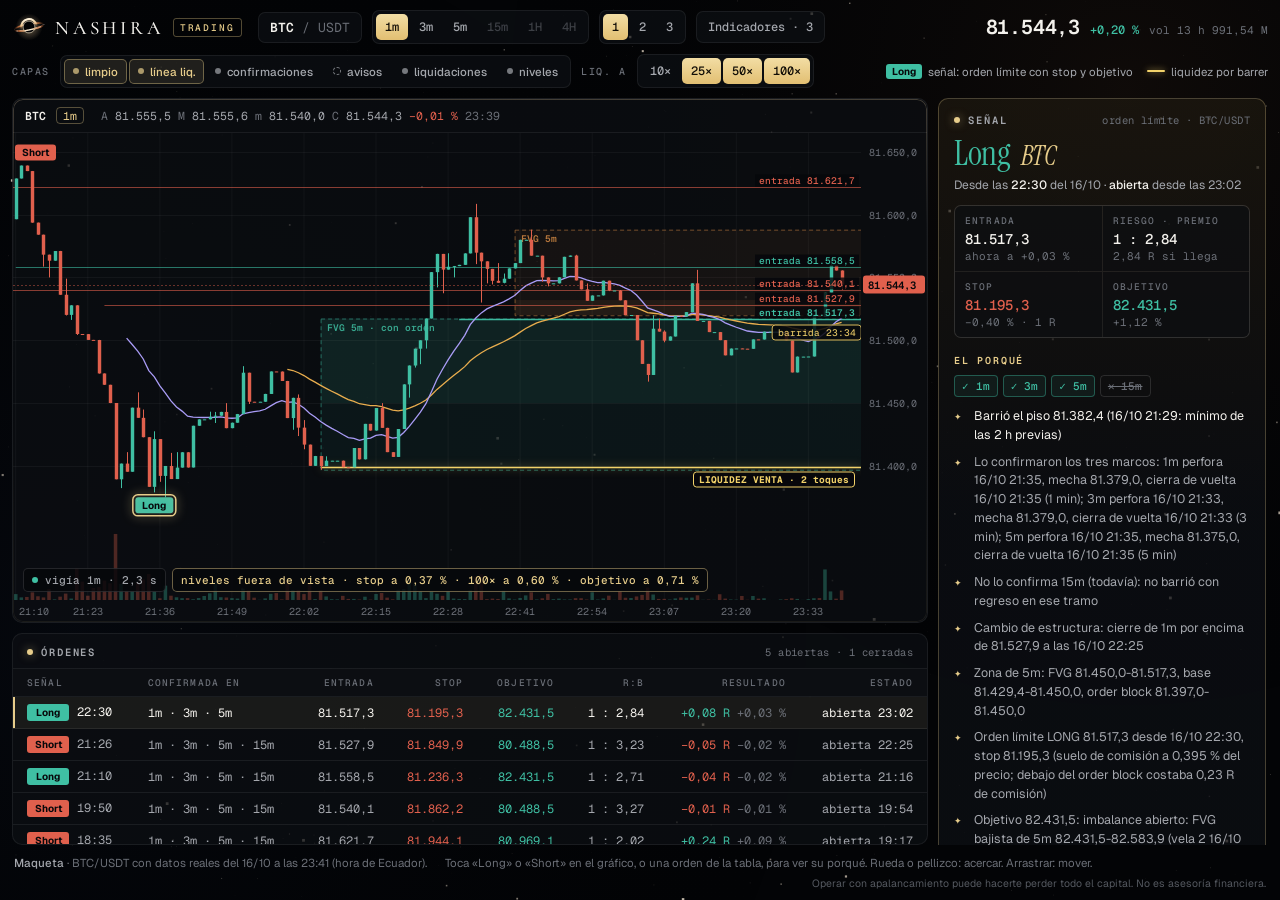
==== commit 4084d8c9: "La portada solo con BTC; el indicador, la instantanea real del 16/10 (Maqueta) hasta que el servidor" ====
--- a/indicador/index.html
+++ b/indicador/index.html
@@ -2,8 +2,7 @@
 <html lang="es">
 <head>
 <meta charset="utf-8">
-<!-- De momento el terminal es solo para escritorio: en el teléfono se ve la misma vista de 1280 px,
-     reducida, y no la de móvil a medias. La de móvil llega después. -->
+
 <meta name="viewport" content="width=1280">
 <meta name="theme-color" content="#030406">
 <link rel="icon" type="image/svg+xml" href="data:image/svg+xml,%3Csvg xmlns='http://www.w3.org/2000/svg' viewBox='0 0 100 100'%3E%3Crect width='100' height='100' rx='22' fill='%23030406'/%3E%3Cg transform='rotate(-11 50 50)'%3E%3Cellipse cx='50' cy='50' rx='44' ry='9' fill='none' stroke='%23c98a52' stroke-width='6'/%3E%3Cpath d='M27 49a23 23 0 0 1 46 0' fill='none' stroke='%23fff0d6' stroke-width='8' stroke-linecap='round'/%3E%3Ccircle cx='50' cy='50' r='17' fill='%23020203' stroke='%23fff4dc' stroke-width='2.5'/%3E%3Cpath d='M6 50a44 9 0 0 0 88 0' fill='none' stroke='%23f2cf9c' stroke-width='6'/%3E%3C/g%3E%3C/svg%3E">
@@ -19,10 +18,7 @@
 <link rel="preconnect" href="https://fonts.googleapis.com">
 <link rel="stylesheet" href="https://fonts.googleapis.com/css2?family=Instrument+Serif:ital@0;1&family=Geist:wght@300;400;500;600;700&family=Geist+Mono:wght@400;500;600&family=Cormorant:wght@500&display=swap">
 <style>
-/* Nashira, terminal de trading: el indicador del dueño tal como sale hoy en su HUD, en el mismo
-   espacio oscuro y dorado de la web. Barra arriba, herramientas a la izquierda, el gráfico con las
-   órdenes debajo, y a la derecha la señal elegida: su boleta y su porqué. El descargo legal va
-   al pie, pequeño. Un solo aspecto, oscuro, a propósito. */
+
 :root {
   --fondo: #030406;
   --cristal: rgba(13, 15, 20, .74);
@@ -55,7 +51,7 @@
 .app { position: relative; z-index: 1; display: grid; grid-template-rows: auto auto 1fr auto; grid-template-columns: minmax(0, 1fr); min-height: 100%;
   padding-left: max(12px, env(safe-area-inset-left, 0px)); padding-right: max(12px, env(safe-area-inset-right, 0px)); padding-block: 10px; gap: 10px; }
 
-/* ── La barra ── */
+
 .barra { display: flex; align-items: center; gap: 10px; flex-wrap: wrap; min-width: 0; }
 .marca { display: flex; align-items: center; gap: 9px; text-decoration: none; color: var(--tinta); padding-right: 6px; }
 .marca svg { width: 34px; height: 34px; overflow: visible; display: block; }
@@ -95,7 +91,7 @@
 .clave.hueca { border: 1.2px dashed var(--sube); color: var(--sube); }
 .clave.liq { width: 18px; height: 2px; padding: 0; background: var(--oro-vivo); box-shadow: 0 0 6px rgba(242,210,106,.7); }
 
-/* ── El cuerpo: herramientas, gráficos y lectura ── */
+
 .cuerpo { display: grid; grid-template-columns: 44px minmax(0, 1fr) 330px; gap: 10px; min-height: 0; }
 .solo-indicador .cuerpo { grid-template-columns: minmax(0, 1fr) 330px; }
 .rail { display: flex; flex-direction: column; gap: 4px; background: var(--cristal); border: 1px solid var(--linea); border-radius: 9px; padding: 5px; align-self: start; }
@@ -127,8 +123,9 @@
 .chip.fuera { display: inline-block; max-width: 100%; overflow: hidden; text-overflow: ellipsis; color: var(--oro); border-color: rgba(231,205,139,.45); cursor: pointer; }
 .chip.fuera[aria-pressed="true"] { background: rgba(231,205,139,.12); }
 @keyframes pulso { 50% { box-shadow: 0 0 0 5px rgba(63,191,163,0); } }
-
-/* ── Las órdenes, debajo del gráfico ── */
+.chip.vigia.apagado i { background: var(--tinta-3); box-shadow: none; animation: none; }
+
+
 .centro { display: grid; grid-template-rows: minmax(0, 1fr) auto; gap: 10px; min-width: 0; min-height: 0; }
 .tarjeta.ordenes { padding: 0; overflow: hidden; }
 .tarjeta.ordenes h2 { margin: 0; padding: 11px 14px 9px; }
@@ -148,7 +145,7 @@
 .ficha.long { background: var(--sube); } .ficha.short { background: var(--baja); }
 .pos { color: var(--sube); } .neg { color: var(--baja); }
 
-/* ── La señal y el mercado ── */
+
 .lateral { display: flex; flex-direction: column; gap: 10px; min-width: 0; }
 .tarjeta { position: relative; background: var(--cristal); border: 1px solid var(--linea); border-radius: 10px; padding: 14px 15px; min-width: 0; }
 .tarjeta h2 { margin: 0 0 10px; font: 600 10.5px var(--dato); letter-spacing: .18em; text-transform: uppercase; color: var(--tinta-2); display: flex; align-items: center; gap: 8px; }
@@ -211,6 +208,14 @@
 .nota { display: flex; flex-wrap: wrap; gap: 6px 18px; font: 400 11.5px var(--texto); color: var(--tinta-3); padding-inline: 2px; }
 .nota b { color: var(--tinta-2); font-weight: 500; }
 .nota .legal { margin-left: auto; font-size: 10.5px; color: #555960; }
+
+.avisos-datos { position: fixed; left: 50%; bottom: 46px; transform: translateX(-50%); z-index: 6; display: grid; gap: 8px; justify-items: center; width: max-content; max-width: calc(100vw - 32px); }
+.avisos-datos > [hidden] { display: none; }
+.aviso-datos { font: 500 12.5px/1.45 var(--texto); padding: 9px 14px; border-radius: 8px; border: 1px solid; background: rgba(12,14,18,.94); backdrop-filter: blur(8px); text-align: center; }
+.aviso-datos.retrasados { color: #f0c46a; border-color: rgba(240,196,106,.45); }
+.aviso-datos.viejos { color: #f08a78; border-color: rgba(224,96,77,.55); }
+.datos-nuevos { font: 500 12.5px var(--texto); color: #120e07; background: var(--oro); border: 0; border-radius: 8px; padding: 9px 16px; cursor: pointer; box-shadow: 0 10px 30px rgba(0,0,0,.45); }
+.datos-nuevos:hover { background: var(--oro-vivo); }
 .grupo.capas i.punteado { background: none; border: 1.2px dashed currentColor; width: 8px; height: 8px; }
 
 .garg .disco { fill: none; stroke: url(#g-disco); stroke-width: 4.2; }
@@ -223,8 +228,7 @@
 .garg .luz { fill: url(#g-luz); }
 @keyframes flujo { to { stroke-dashoffset: -100; } }
 
-/* En una pantalla ancha el terminal ocupa la ventana: el gráfico se queda con el alto que sobra
-   y la columna de la derecha tiene su propio scroll. */
+
 @media (min-width: 1181px) {
   .app { height: 100vh; height: 100dvh; }
   .cuerpo { min-height: 0; }
@@ -299,9 +303,9 @@
       <button type="button" data-marco="1m" aria-pressed="true">1m</button>
       <button type="button" data-marco="3m" aria-pressed="false">3m</button>
       <button type="button" data-marco="5m" aria-pressed="false">5m</button>
-      <button type="button" disabled title="En esta maqueta: 1m, 3m y 5m">15m</button>
-      <button type="button" disabled title="En esta maqueta: 1m, 3m y 5m">1H</button>
-      <button type="button" disabled title="En esta maqueta: 1m, 3m y 5m">4H</button>
+      <button type="button" disabled title="Por ahora: 1m, 3m y 5m">15m</button>
+      <button type="button" disabled title="Por ahora: 1m, 3m y 5m">1H</button>
+      <button type="button" disabled title="Por ahora: 1m, 3m y 5m">4H</button>
     </div>
     <div class="grupo" role="group" aria-label="Gráficos a la vez" id="paneles">
       <button type="button" data-n="1" aria-pressed="true" title="Un gráfico">1</button>
@@ -373,29 +377,23 @@
   </div>
 
   <footer class="nota">
-    <span><b>Maqueta</b> · BTC/USDT con datos reales del <span id="cuando"></span> (hora de Ecuador).</span>
+    <span id="cuando-nota"><b>Maqueta</b> · BTC/USDT con datos reales del <span id="cuando"></span> (hora de Ecuador).</span>
     <span id="ayuda">Toca «Long» o «Short» en el gráfico, o una orden de la tabla, para abrir su boleta. Rueda o pellizco: acercar. Arrastrar: mover.</span>
     <span class="legal">Operar con apalancamiento puede hacerte perder todo el capital. No es asesoría financiera.</span>
   </footer>
 </div>
+<div class="avisos-datos" aria-live="polite">
+  <div class="aviso-datos" id="aviso-datos" role="status" hidden></div>
+  <button type="button" class="datos-nuevos" id="datos-nuevos" hidden></button>
+</div>
 
 <script>
-const D = {"simbolo":"BTCUSDT","medido_ms":1792212072000,"velas":{"1m":[[1792203000000,81596.3,81628.7,81596.3,81628.7,6.0408],[1792203060000,81628.7,81639.0,81628.7,81639.0,2.6893],[1792203120000,81639.0,81639.0,81634.6,81634.6,3.1219],[1792203180000,81634.6,81634.7,81593.5,81593.6,7.7968],[1792203240000,81593.6,81593.6,81584.0,81584.0,3.8134],[1792203300000,81584.0,81584.0,81558.6,81568.1,2.6157],[1792203360000,81568.1,81568.1,81550.0,81563.3,11.0522],[1792203420000,81563.3,81571.0,81563.3,81571.0,0.6646],[1792203480000,81571.0,81571.1,81536.2,81536.2,3.4379],[1792203540000,81536.2,81549.0,81519.7,81520.2,6.556],[1792203600000,81520.2,81527.9,81516.2,81527.8,1.5174],[1792203660000,81527.8,81527.9,81504.2,81505.0,31.8323],[1792203720000,81505.0,81505.0,81504.9,81504.9,18.7621],[1792203780000,81504.9,81505.0,81500.3,81500.3,4.3783],[1792203840000,81500.3,81500.3,81500.1,81500.2,12.2839],[1792203900000,81500.2,81500.3,81473.5,81473.6,13.2217],[1792203960000,81473.6,81473.6,81464.5,81464.6,19.8175],[1792204020000,81464.6,81464.6,81450.0,81450.1,17.0987],[1792204080000,81450.1,81450.1,81389.4,81389.4,67.4883],[1792204140000,81389.4,81401.9,81382.4,81401.9,16.56],[1792204200000,81401.9,81411.0,81395.4,81395.4,9.3114],[1792204260000,81395.4,81446.4,81395.4,81446.4,9.2691],[1792204320000,81446.4,81458.6,81438.3,81438.3,17.9304],[1792204380000,81438.3,81444.9,81422.8,81422.9,21.0412],[1792204440000,81422.9,81422.9,81383.4,81383.4,26.5481],[1792204500000,81383.4,81427.6,81379.0,81421.4,8.8684],[1792204560000,81421.4,81421.4,81387.4,81392.1,1.7576],[1792204620000,81392.1,81400.0,81375.0,81400.0,14.6709],[1792204680000,81400.0,81410.4,81389.6,81389.6,4.41],[1792204740000,81389.6,81411.0,81389.6,81398.7,2.789],[1792204800000,81398.7,81411.0,81398.7,81410.9,1.8613],[1792204860000,81410.9,81411.0,81398.7,81398.8,1.9658],[1792204920000,81398.8,81432.0,81398.8,81432.0,0.7937],[1792204980000,81432.0,81437.1,81432.0,81437.1,2.0341],[1792205040000,81437.1,81437.1,81437.0,81437.1,4.1105],[1792205100000,81437.1,81443.2,81437.0,81439.1,6.8677],[1792205160000,81439.1,81443.0,81434.2,81440.0,19.0709],[1792205220000,81440.0,81443.1,81439.9,81443.0,2.8048],[1792205280000,81443.0,81450.0,81430.0,81430.1,2.5799],[1792205340000,81430.1,81434.5,81430.0,81434.4,1.9399],[1792205400000,81434.4,81441.4,81434.4,81441.3,1.481],[1792205460000,81441.3,81479.4,81441.3,81474.2,11.4816],[1792205520000,81474.2,81474.2,81449.3,81451.1,9.9263],[1792205580000,81451.1,81451.1,81451.0,81451.0,2.374],[1792205640000,81451.0,81451.1,81451.0,81451.1,0.1755],[1792205700000,81451.1,81457.4,81451.0,81457.3,1.6531],[1792205760000,81457.3,81475.2,81457.3,81475.2,6.3098],[1792205820000,81475.2,81475.2,81475.1,81475.1,7.0791],[1792205880000,81475.1,81475.2,81467.6,81467.6,0.546],[1792205940000,81467.6,81467.7,81438.1,81438.1,20.1906],[1792206000000,81438.1,81454.3,81428.8,81454.2,10.2017],[1792206060000,81454.2,81456.9,81423.8,81430.5,10.3656],[1792206120000,81430.5,81436.5,81413.3,81417.0,6.0442],[1792206180000,81417.0,81417.0,81400.1,81400.1,16.2732],[1792206240000,81400.1,81408.0,81400.1,81407.9,0.9379],[1792206300000,81407.9,81407.9,81397.0,81399.9,9.8644],[1792206360000,81399.9,81407.7,81399.9,81404.2,3.6434],[1792206420000,81404.2,81404.3,81404.2,81404.2,0.8309],[1792206480000,81404.2,81404.3,81404.2,81404.2,0.6581],[1792206540000,81404.2,81404.3,81398.9,81399.0,4.2381],[1792206600000,81399.0,81399.0,81398.9,81398.9,1.1071],[1792206660000,81398.9,81414.3,81398.9,81414.3,1.122],[1792206720000,81414.3,81414.3,81405.2,81405.3,0.4969],[1792206780000,81405.3,81433.5,81405.2,81433.5,3.379],[1792206840000,81433.5,81433.5,81428.1,81428.2,0.4122],[1792206900000,81428.2,81446.1,81428.1,81446.1,6.1525],[1792206960000,81446.1,81450.0,81430.3,81430.3,7.1404],[1792207020000,81430.3,81430.4,81411.0,81411.0,2.4475],[1792207080000,81411.0,81411.0,81407.2,81407.2,0.6837],[1792207140000,81407.2,81429.4,81407.2,81429.4,10.475],[1792207200000,81429.4,81465.0,81429.4,81464.9,11.1322],[1792207260000,81464.9,81480.0,81454.4,81479.9,18.3241],[1792207320000,81479.9,81493.3,81478.3,81493.3,16.6143],[1792207380000,81493.3,81500.0,81481.0,81500.0,8.7487],[1792207440000,81500.0,81517.3,81493.4,81517.3,1.9361],[1792207500000,81517.3,81554.3,81517.3,81554.2,8.5624],[1792207560000,81554.2,81568.8,81542.1,81568.7,6.4042],[1792207620000,81568.7,81568.7,81537.4,81556.2,4.2824],[1792207680000,81556.2,81569.2,81556.2,81558.5,8.7386],[1792207740000,81558.5,81559.1,81550.0,81559.0,1.5075],[1792207800000,81559.0,81560.0,81559.0,81560.0,1.1072],[1792207860000,81560.0,81569.2,81559.9,81569.1,0.9541],[1792207920000,81569.1,81597.9,81569.1,81597.9,10.0472],[1792207980000,81597.9,81608.5,81560.6,81569.7,23.8853],[1792208040000,81569.7,81569.7,81530.0,81562.8,26.2501],[1792208100000,81562.8,81562.8,81545.3,81556.8,0.8531],[1792208160000,81556.8,81556.8,81544.4,81547.3,1.4587],[1792208220000,81547.3,81561.4,81545.7,81545.7,1.076],[1792208280000,81545.7,81553.1,81545.3,81549.0,9.5531],[1792208340000,81549.0,81557.2,81549.0,81557.2,1.6275],[1792208400000,81557.2,81561.5,81557.1,81561.4,0.4549],[1792208460000,81561.4,81580.0,81561.4,81579.9,2.0577],[1792208520000,81579.9,81580.0,81579.8,81579.9,4.7179],[1792208580000,81579.9,81588.0,81567.3,81567.3,7.8699],[1792208640000,81567.3,81567.3,81567.2,81567.3,0.5363],[1792208700000,81567.3,81567.3,81546.6,81550.0,1.7231],[1792208760000,81550.0,81550.1,81542.9,81545.3,6.2519],[1792208820000,81545.3,81545.3,81545.2,81545.3,0.8939],[1792208880000,81545.3,81550.2,81545.2,81550.1,1.4707],[1792208940000,81550.1,81566.4,81550.1,81566.4,0.552],[1792209000000,81566.4,81567.4,81566.4,81567.4,0.5798],[1792209060000,81567.4,81568.0,81547.6,81547.6,1.8867],[1792209120000,81547.6,81547.6,81540.5,81540.5,1.8292],[1792209180000,81540.5,81545.2,81531.4,81531.4,0.4667],[1792209240000,81531.4,81535.7,81531.4,81535.6,7.8749],[1792209300000,81535.6,81535.7,81535.6,81535.7,0.4683],[1792209360000,81535.7,81547.4,81535.6,81547.4,1.6375],[1792209420000,81547.4,81547.4,81539.1,81539.6,4.4548],[1792209480000,81539.6,81539.6,81539.5,81539.6,0.1847],[1792209540000,81539.6,81540.0,81531.8,81531.8,9.1011],[1792209600000,81531.8,81531.9,81520.0,81520.0,2.2999],[1792209660000,81520.0,81520.1,81520.0,81520.1,2.0454],[1792209720000,81520.1,81520.1,81500.0,81500.0,3.6278],[1792209780000,81500.0,81500.1,81481.2,81481.2,5.2446],[1792209840000,81481.2,81481.2,81467.1,81472.4,12.7611],[1792209900000,81472.4,81519.9,81472.4,81509.2,5.607],[1792209960000,81509.2,81517.2,81506.9,81506.9,1.1052],[1792210020000,81506.9,81507.9,81498.4,81499.7,1.1779],[1792210080000,81499.7,81503.1,81499.7,81503.0,0.4842],[1792210140000,81503.0,81519.5,81503.0,81519.5,1.6627],[1792210200000,81519.5,81519.5,81518.8,81518.9,2.5463],[1792210260000,81518.9,81522.5,81518.8,81522.4,2.3055],[1792210320000,81522.4,81545.3,81522.4,81545.3,2.4678],[1792210380000,81545.3,81556.0,81515.4,81515.4,4.8054],[1792210440000,81515.4,81515.5,81515.4,81515.4,0.2132],[1792210500000,81515.4,81515.4,81506.5,81506.5,0.4164],[1792210560000,81506.5,81506.6,81506.5,81506.5,0.1868],[1792210620000,81506.5,81506.6,81500.1,81500.1,5.9077],[1792210680000,81500.1,81500.2,81488.0,81488.0,1.4539],[1792210740000,81488.0,81493.5,81488.0,81493.4,0.5428],[1792210800000,81493.4,81493.5,81493.4,81493.5,0.3491],[1792210860000,81493.5,81493.5,81493.2,81493.3,4.1295],[1792210920000,81493.3,81493.3,81493.2,81493.2,0.1881],[1792210980000,81493.2,81500.7,81493.2,81500.7,4.0827],[1792211040000,81500.7,81500.7,81500.6,81500.6,1.4145],[1792211100000,81500.6,81506.9,81500.6,81506.8,1.791],[1792211160000,81506.8,81506.9,81506.8,81506.8,0.0532],[1792211220000,81506.8,81506.9,81506.8,81506.8,0.027],[1792211280000,81506.8,81506.9,81506.8,81506.9,0.5828],[1792211340000,81506.9,81506.9,81500.0,81500.0,0.8342],[1792211400000,81500.0,81500.1,81474.4,81474.4,1.7868],[1792211460000,81474.4,81487.1,81474.4,81487.0,1.1246],[1792211520000,81487.0,81487.1,81487.0,81487.0,0.101],[1792211580000,81487.0,81487.1,81487.0,81487.1,0.845],[1792211640000,81487.1,81520.0,81487.1,81520.0,1.8332],[1792211700000,81520.0,81520.0,81518.4,81518.5,1.9992],[1792211760000,81518.5,81537.8,81518.5,81537.8,31.2343],[1792211820000,81537.8,81565.4,81537.7,81559.8,8.7724],[1792211880000,81559.8,81559.8,81555.5,81555.5,1.3836],[1792211940000,81555.5,81555.6,81540.0,81544.3,9.755]],"3m":[[1792185120000,81667.5,81688.5,81664.7,81688.4,7.0418],[1792185300000,81688.4,81734.9,81688.4,81724.2,7.4823],[1792185480000,81724.2,81729.5,81684.7,81724.9,15.4638],[1792185660000,81724.9,81751.0,81724.9,81748.7,6.5718],[1792185840000,81748.7,81789.9,81718.5,81718.5,113.2882],[1792186020000,81718.5,81718.6,81687.1,81690.2,18.7758],[1792186200000,81690.2,81734.1,81690.1,81731.2,7.3069],[1792186380000,81731.2,81734.1,81685.4,81685.4,5.1245],[1792186560000,81685.4,81697.5,81673.0,81697.5,5.3827],[1792186740000,81697.5,81697.5,81673.6,81692.7,4.7297],[1792186920000,81692.7,81697.6,81673.2,81673.2,6.8224],[1792187100000,81673.2,81675.0,81664.0,81665.5,4.0498],[1792187280000,81665.5,81694.8,81663.4,81694.7,5.2782],[1792187460000,81694.7,81695.1,81667.1,81672.9,10.3795],[1792187640000,81672.9,81672.9,81640.7,81640.7,8.3485],[1792187820000,81640.7,81670.8,81640.7,81643.5,17.9333],[1792188000000,81643.5,81732.0,81643.4,81729.2,7.7022],[1792188180000,81729.2,81729.2,81703.5,81726.9,8.1868],[1792188360000,81726.9,81736.0,81700.1,81711.8,27.2145],[1792188540000,81711.8,81730.8,81704.8,81729.3,10.6873],[1792188720000,81729.3,81747.1,81719.6,81734.6,13.1392],[1792188900000,81734.6,81758.0,81728.4,81748.4,12.2832],[1792189080000,81748.4,81763.8,81748.3,81763.7,5.8843],[1792189260000,81763.7,81767.4,81740.9,81741.0,16.0179],[1792189440000,81741.0,81743.0,81702.4,81702.4,8.236],[1792189620000,81702.4,81765.2,81692.2,81759.9,14.703],[1792189800000,81759.9,81799.9,81749.5,81749.9,18.8861],[1792189980000,81749.9,81766.4,81737.3,81756.8,21.901],[1792190160000,81756.8,81766.5,81747.6,81757.7,6.255],[1792190340000,81757.7,81757.7,81732.0,81732.1,9.5197],[1792190520000,81732.1,81749.0,81722.8,81722.8,5.1562],[1792190700000,81722.8,81774.0,81722.8,81764.2,9.6503],[1792190880000,81764.2,81766.4,81750.7,81762.0,5.6507],[1792191060000,81762.0,81762.0,81755.0,81755.0,2.8819],[1792191240000,81755.0,81765.0,81755.0,81759.0,3.5491],[1792191420000,81759.0,81764.8,81735.6,81752.6,25.4834],[1792191600000,81752.6,81772.7,81752.6,81769.3,12.5338],[1792191780000,81769.3,81786.5,81769.3,81775.3,9.9827],[1792191960000,81775.3,81775.3,81701.3,81714.5,115.0376],[1792192140000,81714.5,81714.6,81702.4,81712.8,12.58],[1792192320000,81712.8,81753.5,81712.8,81730.0,51.6048],[1792192500000,81730.0,81757.7,81726.6,81739.7,7.3052],[1792192680000,81739.7,81743.7,81717.5,81728.4,6.5279],[1792192860000,81728.4,81732.8,81686.0,81705.8,91.3883],[1792193040000,81705.8,81719.8,81607.0,81678.7,68.9784],[1792193220000,81678.7,81678.8,81594.1,81614.3,50.2123],[1792193400000,81614.3,81621.7,81576.0,81598.1,37.5539],[1792193580000,81598.1,81602.0,81581.2,81597.3,37.6674],[1792193760000,81597.3,81619.1,81597.2,81619.1,3.606],[1792193940000,81619.1,81620.0,81619.0,81619.0,4.3128],[1792194120000,81619.0,81619.1,81586.2,81586.2,17.474],[1792194300000,81586.2,81594.4,81586.2,81590.0,8.3018],[1792194480000,81590.0,81594.0,81589.9,81590.0,9.4109],[1792194660000,81590.0,81590.0,81576.1,81576.1,18.4089],[1792194840000,81576.1,81576.2,81574.8,81574.8,8.6193],[1792195020000,81574.8,81606.4,81552.6,81580.3,66.8397],[1792195200000,81580.3,81586.3,81562.1,81586.3,10.4301],[1792195380000,81586.3,81586.3,81552.0,81570.8,11.7687],[1792195560000,81570.8,81570.9,81553.4,81553.4,2.3438],[1792195740000,81553.4,81560.1,81553.4,81558.1,9.9949],[1792195920000,81558.1,81612.2,81535.0,81609.5,75.7035],[1792196100000,81609.5,81635.3,81595.8,81614.3,12.0276],[1792196280000,81614.3,81618.7,81553.0,81579.8,11.9191],[1792196460000,81579.8,81595.2,81553.9,81553.9,10.2877],[1792196640000,81553.9,81567.5,81533.4,81533.4,13.7177],[1792196820000,81533.4,81566.1,81533.4,81566.1,30.6016],[1792197000000,81566.1,81609.4,81566.0,81603.0,19.0319],[1792197180000,81603.0,81630.9,81603.0,81630.3,9.9851],[1792197360000,81630.3,81651.6,81604.2,81608.9,11.9812],[1792197540000,81608.9,81608.9,81575.0,81575.0,6.7954],[1792197720000,81575.0,81575.0,81540.0,81540.1,5.6674],[1792197900000,81540.1,81540.1,81457.1,81478.9,40.276],[1792198080000,81478.9,81478.9,81452.6,81475.8,18.3829],[1792198260000,81475.8,81518.1,81475.7,81518.1,20.0024],[1792198440000,81518.1,81566.3,81518.1,81554.8,21.6774],[1792198620000,81554.8,81554.8,81524.6,81536.7,15.0154],[1792198800000,81536.7,81552.6,81486.7,81533.9,8.5718],[1792198980000,81533.9,81535.9,81501.0,81535.8,5.2176],[1792199160000,81535.8,81535.9,81491.7,81491.7,8.5016],[1792199340000,81491.7,81519.7,81479.5,81519.4,25.5756],[1792199520000,81519.4,81554.7,81519.4,81531.0,42.2233],[1792199700000,81531.0,81531.1,81513.6,81526.1,3.0498],[1792199880000,81526.1,81538.9,81502.7,81507.9,8.0344],[1792200060000,81507.9,81523.5,81478.5,81523.5,9.6685],[1792200240000,81523.5,81565.5,81523.4,81560.5,15.423],[1792200420000,81560.5,81560.5,81501.1,81501.1,3.4125],[1792200600000,81501.1,81510.0,81489.8,81510.0,8.0057],[1792200780000,81510.0,81510.0,81456.0,81476.0,13.4035],[1792200960000,81476.0,81493.5,81454.9,81454.9,7.5568],[1792201140000,81454.9,81486.2,81454.9,81483.8,7.5962],[1792201320000,81483.8,81520.2,81483.8,81504.0,6.9414],[1792201500000,81504.0,81525.0,81502.4,81518.2,10.2576],[1792201680000,81518.2,81518.3,81506.1,81508.3,3.7877],[1792201860000,81508.3,81552.7,81508.2,81552.7,11.7919],[1792202040000,81552.7,81568.5,81496.8,81496.8,23.7586],[1792202220000,81496.8,81510.0,81492.6,81509.9,5.2417],[1792202400000,81509.9,81596.8,81509.9,81596.8,17.2024],[1792202580000,81596.8,81626.3,81583.3,81583.3,20.3388],[1792202760000,81583.3,81592.6,81558.5,81590.3,6.1923],[1792202940000,81590.3,81639.0,81590.2,81639.0,12.7842],[1792203120000,81639.0,81639.0,81584.0,81584.0,14.7321],[1792203300000,81584.0,81584.0,81550.0,81571.0,14.3325],[1792203480000,81571.0,81571.1,81516.2,81527.8,11.5113],[1792203660000,81527.8,81527.9,81500.3,81500.3,54.9727],[1792203840000,81500.3,81500.3,81464.5,81464.6,45.3231],[1792204020000,81464.6,81464.6,81382.4,81401.9,101.147],[1792204200000,81401.9,81458.6,81395.4,81438.3,36.5109],[1792204380000,81438.3,81444.9,81379.0,81421.4,56.4577],[1792204560000,81421.4,81421.4,81375.0,81389.6,20.8385],[1792204740000,81389.6,81411.0,81389.6,81398.8,6.6161],[1792204920000,81398.8,81437.1,81398.8,81437.1,6.9383],[1792205100000,81437.1,81443.2,81434.2,81443.0,28.7434],[1792205280000,81443.0,81450.0,81430.0,81441.3,6.0008],[1792205460000,81441.3,81479.4,81441.3,81451.0,23.7819],[1792205640000,81451.0,81475.2,81451.0,81475.2,8.1384],[1792205820000,81475.2,81475.2,81438.1,81438.1,27.8157],[1792206000000,81438.1,81456.9,81413.3,81417.0,26.6115],[1792206180000,81417.0,81417.0,81397.0,81399.9,27.0755],[1792206360000,81399.9,81407.7,81399.9,81404.2,5.1324],[1792206540000,81404.2,81414.3,81398.9,81414.3,6.4672],[1792206720000,81414.3,81433.5,81405.2,81428.2,4.2881],[1792206900000,81428.2,81450.0,81411.0,81411.0,15.7404],[1792207080000,81411.0,81465.0,81407.2,81464.9,22.2909],[1792207260000,81464.9,81500.0,81454.4,81500.0,43.6871],[1792207440000,81500.0,81568.8,81493.4,81568.7,16.9027],[1792207620000,81568.7,81569.2,81537.4,81559.0,14.5285],[1792207800000,81559.0,81597.9,81559.0,81597.9,12.1085],[1792207980000,81597.9,81608.5,81530.0,81556.8,50.9885],[1792208160000,81556.8,81561.4,81544.4,81549.0,12.0878],[1792208340000,81549.0,81580.0,81549.0,81579.9,4.1401],[1792208520000,81579.9,81588.0,81567.2,81567.3,13.1241],[1792208700000,81567.3,81567.3,81542.9,81545.3,8.8689],[1792208880000,81545.3,81567.4,81545.2,81567.4,2.6025],[1792209060000,81567.4,81568.0,81531.4,81531.4,4.1826],[1792209240000,81531.4,81547.4,81531.4,81547.4,9.9807],[1792209420000,81547.4,81547.4,81531.8,81531.8,13.7406],[1792209600000,81531.8,81531.9,81500.0,81500.0,7.9731],[1792209780000,81500.0,81519.9,81467.1,81509.2,23.6127],[1792209960000,81509.2,81517.2,81498.4,81503.0,2.7673],[1792210140000,81503.0,81522.5,81503.0,81522.4,6.5145],[1792210320000,81522.4,81556.0,81515.4,81515.4,7.4864],[1792210500000,81515.4,81515.4,81500.1,81500.1,6.5109],[1792210680000,81500.1,81500.2,81488.0,81493.5,2.3458],[1792210860000,81493.5,81500.7,81493.2,81500.7,8.4003],[1792211040000,81500.7,81506.9,81500.6,81506.8,3.2587],[1792211220000,81506.8,81506.9,81500.0,81500.0,1.444],[1792211400000,81500.0,81500.1,81474.4,81487.0,3.0124],[1792211580000,81487.0,81520.0,81487.0,81518.5,4.6774],[1792211760000,81518.5,81565.4,81518.5,81555.5,41.3903],[1792211940000,81555.5,81555.6,81540.0,81544.3,9.755]],"5m":[[1792167000000,81377.7,81578.3,81377.7,81571.8,242.6863],[1792167300000,81571.8,81611.5,81459.4,81512.4,123.9268],[1792167600000,81512.4,81631.0,81512.4,81609.9,201.9867],[1792167900000,81609.9,81653.8,81589.6,81626.1,65.462],[1792168200000,81626.1,81632.3,81515.1,81523.0,92.1252],[1792168500000,81523.0,81574.8,81477.8,81554.0,57.9804],[1792168800000,81554.0,81554.0,81424.2,81519.6,51.7334],[1792169100000,81519.6,81556.0,81355.2,81383.5,46.1172],[1792169400000,81383.5,81427.1,81321.7,81427.1,157.5875],[1792169700000,81427.1,81430.7,81360.6,81408.2,35.0945],[1792170000000,81408.2,81429.5,81255.0,81255.0,67.1307],[1792170300000,81255.0,81287.9,81108.1,81194.4,371.3102],[1792170600000,81194.4,81204.1,81060.1,81130.8,187.0892],[1792170900000,81130.8,81130.8,80800.8,80805.9,561.2439],[1792171200000,80805.9,81031.9,80805.8,80875.6,340.8458],[1792171500000,80875.6,80954.2,80761.7,80873.5,492.8326],[1792171800000,80873.5,81476.0,80868.9,81390.8,1234.1361],[1792172100000,81390.8,81506.2,81308.0,81367.6,564.3368],[1792172400000,81367.6,81796.9,81360.3,81505.1,401.6666],[1792172700000,81505.1,81529.8,81365.5,81390.5,204.5185],[1792173000000,81390.5,81392.0,81231.4,81269.8,126.8721],[1792173300000,81269.8,81310.7,81135.3,81182.1,117.1879],[1792173600000,81182.1,81301.1,81156.8,81193.8,183.5465],[1792173900000,81193.8,81310.0,81165.2,81298.1,72.8334],[1792174200000,81298.1,81348.5,81220.8,81301.3,49.6045],[1792174500000,81301.3,81376.9,81250.1,81267.1,56.0803],[1792174800000,81267.1,81424.1,81172.8,81413.8,135.2593],[1792175100000,81413.8,81421.9,81363.0,81381.3,34.9428],[1792175400000,81381.3,81454.6,81359.8,81394.1,79.2198],[1792175700000,81394.1,81416.7,81355.0,81416.7,27.6529],[1792176000000,81416.7,81454.0,80955.2,81084.8,504.3145],[1792176300000,81084.8,81286.0,80925.2,81233.4,560.9482],[1792176600000,81233.4,81233.4,80916.1,80936.6,129.1222],[1792176900000,80936.6,81123.5,80892.7,81123.5,95.5924],[1792177200000,81123.5,81152.1,81030.5,81081.4,99.8314],[1792177500000,81081.4,81187.7,80983.5,81151.5,59.4868],[1792177800000,81151.5,81388.7,81137.4,81378.9,130.2123],[1792178100000,81378.9,81432.0,81286.6,81424.9,119.1797],[1792178400000,81424.9,81528.7,81388.9,81510.3,85.32],[1792178700000,81510.3,81730.8,81499.2,81575.6,271.1801],[1792179000000,81575.6,81599.7,81409.9,81411.7,100.2957],[1792179300000,81411.7,81450.0,81339.0,81348.9,60.3573],[1792179600000,81348.9,81396.9,81315.8,81333.1,35.6388],[1792179900000,81333.1,81424.7,81327.2,81407.9,39.3891],[1792180200000,81407.9,81544.9,81392.6,81544.9,71.64],[1792180500000,81544.9,81637.6,81540.8,81558.1,87.3036],[1792180800000,81558.1,81630.0,81492.1,81613.3,161.3809],[1792181100000,81613.3,81664.2,81604.9,81636.7,30.3302],[1792181400000,81636.7,81636.8,81528.8,81553.7,36.9089],[1792181700000,81553.7,81621.3,81550.9,81621.3,23.0184],[1792182000000,81621.3,81677.0,81568.0,81584.4,41.5985],[1792182300000,81584.4,81625.2,81569.7,81625.2,12.824],[1792182600000,81625.2,81671.2,81620.2,81670.6,16.416],[1792182900000,81670.6,81725.5,81637.0,81673.4,102.7463],[1792183200000,81673.4,81691.2,81653.2,81691.2,21.4507],[1792183500000,81691.2,81691.2,81627.8,81684.4,26.3065],[1792183800000,81684.4,81761.8,81683.9,81683.9,40.7587],[1792184100000,81683.9,81732.7,81669.4,81695.1,22.8956],[1792184400000,81695.1,81727.9,81530.0,81638.3,121.7602],[1792184700000,81638.3,81657.9,81597.8,81638.1,21.2768],[1792185000000,81638.1,81688.5,81638.1,81688.4,17.0664],[1792185300000,81688.4,81734.9,81688.2,81699.8,20.0692],[1792185600000,81699.8,81751.0,81684.7,81734.7,11.8432],[1792185900000,81734.7,81789.9,81687.1,81690.2,129.6695],[1792186200000,81690.2,81734.1,81690.1,81726.4,8.8731],[1792186500000,81726.4,81726.5,81673.0,81679.7,11.1181],[1792186800000,81679.7,81697.6,81673.2,81673.2,9.375],[1792187100000,81673.2,81694.8,81663.4,81694.8,9.0432],[1792187400000,81694.8,81695.1,81646.6,81646.6,12.7861],[1792187700000,81646.6,81670.8,81640.7,81643.5,24.16],[1792188000000,81643.5,81732.0,81643.4,81715.7,13.5365],[1792188300000,81715.7,81736.0,81700.1,81722.0,33.9436],[1792188600000,81722.0,81747.1,81704.8,81734.6,19.4499],[1792188900000,81734.6,81758.0,81728.4,81753.7,15.2617],[1792189200000,81753.7,81767.4,81731.5,81731.6,20.9215],[1792189500000,81731.6,81765.2,81692.2,81759.9,20.9412],[1792189800000,81759.9,81799.9,81737.3,81766.3,40.0812],[1792190100000,81766.3,81766.5,81747.6,81755.4,8.9591],[1792190400000,81755.4,81755.4,81722.8,81722.8,12.6777],[1792190700000,81722.8,81774.0,81722.8,81759.8,12.3553],[1792191000000,81759.8,81762.1,81751.0,81755.0,7.0571],[1792191300000,81755.0,81765.0,81735.6,81752.6,27.803],[1792191600000,81752.6,81786.5,81752.6,81775.3,17.9986],[1792191900000,81775.3,81775.3,81701.3,81702.4,123.3504],[1792192200000,81702.4,81753.5,81702.4,81730.0,60.3899],[1792192500000,81730.0,81757.7,81717.5,81728.4,13.0953],[1792192800000,81728.4,81732.8,81686.0,81700.2,102.599],[1792193100000,81700.2,81700.2,81594.1,81614.3,108.7178],[1792193400000,81614.3,81621.7,81576.0,81593.8,72.9577],[1792193700000,81593.8,81619.1,81593.7,81619.1,6.114],[1792194000000,81619.1,81620.0,81586.2,81586.2,21.5424],[1792194300000,81586.2,81594.4,81586.2,81590.0,17.2903],[1792194600000,81590.0,81590.1,81574.8,81574.8,23.7171],[1792194900000,81574.8,81606.4,81552.6,81580.3,70.5732],[1792195200000,81580.3,81586.3,81552.0,81572.9,20.8213],[1792195500000,81572.9,81572.9,81553.4,81560.1,8.7182],[1792195800000,81560.1,81612.2,81535.0,81609.5,80.7015],[1792196100000,81609.5,81635.3,81562.8,81562.8,21.5214],[1792196400000,81562.8,81595.2,81553.0,81555.6,15.4955],[1792196700000,81555.6,81566.1,81533.4,81566.1,41.5368],[1792197000000,81566.1,81630.9,81566.0,81630.9,24.637],[1792197300000,81630.9,81651.6,81598.4,81598.5,17.6047],[1792197600000,81598.5,81600.0,81540.0,81540.1,11.2193],[1792197900000,81540.1,81540.1,81452.6,81455.2,51.0309],[1792198200000,81455.2,81546.0,81455.2,81546.0,28.894],[1792198500000,81546.0,81566.3,81524.6,81536.7,35.4292],[1792198800000,81536.7,81552.6,81486.7,81501.1,11.6657],[1792199100000,81501.1,81535.9,81488.8,81512.6,18.3335],[1792199400000,81512.6,81554.7,81479.5,81531.0,60.0907],[1792199700000,81531.0,81538.9,81508.1,81517.8,6.9876],[1792200000000,81517.8,81536.8,81478.5,81536.7,16.0716],[1792200300000,81536.7,81565.5,81501.1,81501.1,16.529],[1792200600000,81501.1,81510.0,81456.0,81463.4,19.8173],[1792200900000,81463.4,81493.5,81454.9,81483.2,14.655],[1792201200000,81483.2,81520.2,81483.2,81504.0,9.0313],[1792201500000,81504.0,81525.0,81502.4,81508.3,13.9822],[1792201800000,81508.3,81568.5,81508.2,81533.3,28.2969],[1792202100000,81533.3,81533.4,81492.6,81509.9,12.5584],[1792202400000,81509.9,81626.3,81509.9,81602.1,35.6912],[1792202700000,81602.1,81608.9,81558.5,81596.3,12.0964],[1792203000000,81596.3,81639.0,81584.0,81584.0,23.4622],[1792203300000,81584.0,81584.0,81519.7,81520.2,24.3264],[1792203600000,81520.2,81527.9,81500.1,81500.2,68.774],[1792203900000,81500.2,81500.3,81382.4,81401.9,134.1862],[1792204200000,81401.9,81458.6,81383.4,81383.4,84.1002],[1792204500000,81383.4,81427.6,81375.0,81398.7,32.4959],[1792204800000,81398.7,81437.1,81398.7,81437.1,10.7654],[1792205100000,81437.1,81450.0,81430.0,81434.4,33.2632],[1792205400000,81434.4,81479.4,81434.4,81451.1,25.4384],[1792205700000,81451.1,81475.2,81438.1,81438.1,35.7786],[1792206000000,81438.1,81456.9,81400.1,81407.9,43.8226],[1792206300000,81407.9,81407.9,81397.0,81399.0,19.2349],[1792206600000,81399.0,81433.5,81398.9,81428.2,6.5172],[1792206900000,81428.2,81450.0,81407.2,81429.4,26.8991],[1792207200000,81429.4,81517.3,81429.4,81517.3,56.7554],[1792207500000,81517.3,81569.2,81517.3,81559.0,29.4951],[1792207800000,81559.0,81608.5,81530.0,81562.8,62.2439],[1792208100000,81562.8,81562.8,81544.4,81557.2,14.5684],[1792208400000,81557.2,81588.0,81557.1,81567.3,15.6367],[1792208700000,81567.3,81567.3,81542.9,81566.4,10.8916],[1792209000000,81566.4,81568.0,81531.4,81535.6,12.6373],[1792209300000,81535.6,81547.4,81531.8,81531.8,15.8464],[1792209600000,81531.8,81531.9,81467.1,81472.4,25.9788],[1792209900000,81472.4,81519.9,81472.4,81519.5,10.037],[1792210200000,81519.5,81556.0,81515.4,81515.4,12.3382],[1792210500000,81515.4,81515.4,81488.0,81493.4,8.5076],[1792210800000,81493.4,81500.7,81493.2,81500.6,10.1639],[1792211100000,81500.6,81506.9,81500.0,81500.0,3.2882],[1792211400000,81500.0,81520.0,81474.4,81520.0,5.6906],[1792211700000,81520.0,81565.4,81518.4,81544.3,53.1445]]},"ordenes":[{"id":"LONG@1792188300000@1792188600000","sentido":"LONG","marco":"1m","vela_ms":1792187820000,"perfora_ms":1792187640000.0,"se_sabe_ms":1792188600000.0,"nivel":81663.4,"nivel_lado":"piso","nivel_texto":"piso 81.663,4 (16/10 16:49: mínimos iguales con 81.664,0 (16/10 16:46); 6 reacciones en 48 h, 3 cambios de papel)","extremo":81640.7,"marcos":{"15m":1792188000000,"1m":1792187820000,"3m":1792188000000,"5m":1792188000000},"confirma_15m":true,"entrada":81700.1,"stop":81377.384605,"objetivo":82431.5,"r":2.2664,"caduca_ms":1792195800000.0,"objetivo_por":"imbalance abierto: FVG bajista de 5m 82.431,5-82.583,9 (vela 2 16/10 07:00)","zona":{"marco":"5m","nombre":"FVG","fvg":[81670.8,81700.1],"order_block":[81640.7,81670.8]},"por_que":["barrió el piso 81.663,4 (16/10 16:49: mínimos iguales con 81.664,0 (16/10 16:46); 6 reacciones en 48 h, 3 cambios de papel)","lo confirmaron los tres marcos: 1m perfora 16/10 16:54, mecha 81.640,7, cierra de vuelta 16/10 16:57 (4 min); 3m perfora 16/10 16:54, mecha 81.640,7, cierra de vuelta 16/10 17:00 (9 min); 5m perfora 16/10 16:50, mecha 81.640,7, cierra de vuelta 16/10 17:00 (15 min)","lo confirma tambien 15m perfora 16/10 16:30, mecha 81.640,7, cierra de vuelta 16/10 17:00 (45 min), despues de la orden: se supo 16/10 17:15","cambio de estructura: cierre de 1m por encima de 81.697,6 a las 16/10 17:02","zona de 5m: FVG 81.670,8-81.700,1, base 81.643,4-81.670,8, order block 81.640,7-81.670,8","orden límite LONG 81.700,1 desde 16/10 17:10, stop 81.377,4 (suelo de comisión a 0,395 % del precio; debajo del order block costaba 0,54 R de comisión)","objetivo 82.431,5: imbalance abierto: FVG bajista de 5m 82.431,5-82.583,9 (vela 2 16/10 07:00) (2,27R)","la entrada está al 8 % del camino del extremo barrido 81.640,7 al objetivo: no en la mitad"]},{"id":"LONG@1792188300000@1792188600000","sentido":"LONG","marco":"3m","vela_ms":1792188000000,"perfora_ms":1792187640000.0,"se_sabe_ms":1792188600000.0,"nivel":81663.4,"nivel_lado":"piso","nivel_texto":"piso 81.663,4 (16/10 16:49: mínimos iguales con 81.664,0 (16/10 16:46); 6 reacciones en 48 h, 3 cambios de papel)","extremo":81640.7,"marcos":{"15m":1792188000000,"1m":1792187820000,"3m":1792188000000,"5m":1792188000000},"confirma_15m":true,"entrada":81700.1,"stop":81377.384605,"objetivo":82431.5,"r":2.2664,"caduca_ms":1792195800000.0,"objetivo_por":"imbalance abierto: FVG bajista de 5m 82.431,5-82.583,9 (vela 2 16/10 07:00)","zona":{"marco":"5m","nombre":"FVG","fvg":[81670.8,81700.1],"order_block":[81640.7,81670.8]},"por_que":["barrió el piso 81.663,4 (16/10 16:49: mínimos iguales con 81.664,0 (16/10 16:46); 6 reacciones en 48 h, 3 cambios de papel)","lo confirmaron los tres marcos: 1m perfora 16/10 16:54, mecha 81.640,7, cierra de vuelta 16/10 16:57 (4 min); 3m perfora 16/10 16:54, mecha 81.640,7, cierra de vuelta 16/10 17:00 (9 min); 5m perfora 16/10 16:50, mecha 81.640,7, cierra de vuelta 16/10 17:00 (15 min)","lo confirma tambien 15m perfora 16/10 16:30, mecha 81.640,7, cierra de vuelta 16/10 17:00 (45 min), despues de la orden: se supo 16/10 17:15","cambio de estructura: cierre de 1m por encima de 81.697,6 a las 16/10 17:02","zona de 5m: FVG 81.670,8-81.700,1, base 81.643,4-81.670,8, order block 81.640,7-81.670,8","orden límite LONG 81.700,1 desde 16/10 17:10, stop 81.377,4 (suelo de comisión a 0,395 % del precio; debajo del order block costaba 0,54 R de comisión)","objetivo 82.431,5: imbalance abierto: FVG bajista de 5m 82.431,5-82.583,9 (vela 2 16/10 07:00) (2,27R)","la entrada está al 8 % del camino del extremo barrido 81.640,7 al objetivo: no en la mitad"]},{"id":"LONG@1792188300000@1792188600000","sentido":"LONG","marco":"5m","vela_ms":1792188000000,"perfora_ms":1792187400000.0,"se_sabe_ms":1792188600000.0,"nivel":81663.4,"nivel_lado":"piso","nivel_texto":"piso 81.663,4 (16/10 16:49: mínimos iguales con 81.664,0 (16/10 16:46); 6 reacciones en 48 h, 3 cambios de papel)","extremo":81640.7,"marcos":{"15m":1792188000000,"1m":1792187820000,"3m":1792188000000,"5m":1792188000000},"confirma_15m":true,"entrada":81700.1,"stop":81377.384605,"objetivo":82431.5,"r":2.2664,"caduca_ms":1792195800000.0,"objetivo_por":"imbalance abierto: FVG bajista de 5m 82.431,5-82.583,9 (vela 2 16/10 07:00)","zona":{"marco":"5m","nombre":"FVG","fvg":[81670.8,81700.1],"order_block":[81640.7,81670.8]},"por_que":["barrió el piso 81.663,4 (16/10 16:49: mínimos iguales con 81.664,0 (16/10 16:46); 6 reacciones en 48 h, 3 cambios de papel)","lo confirmaron los tres marcos: 1m perfora 16/10 16:54, mecha 81.640,7, cierra de vuelta 16/10 16:57 (4 min); 3m perfora 16/10 16:54, mecha 81.640,7, cierra de vuelta 16/10 17:00 (9 min); 5m perfora 16/10 16:50, mecha 81.640,7, cierra de vuelta 16/10 17:00 (15 min)","lo confirma tambien 15m perfora 16/10 16:30, mecha 81.640,7, cierra de vuelta 16/10 17:00 (45 min), despues de la orden: se supo 16/10 17:15","cambio de estructura: cierre de 1m por encima de 81.697,6 a las 16/10 17:02","zona de 5m: FVG 81.670,8-81.700,1, base 81.643,4-81.670,8, order block 81.640,7-81.670,8","orden límite LONG 81.700,1 desde 16/10 17:10, stop 81.377,4 (suelo de comisión a 0,395 % del precio; debajo del order block costaba 0,54 R de comisión)","objetivo 82.431,5: imbalance abierto: FVG bajista de 5m 82.431,5-82.583,9 (vela 2 16/10 07:00) (2,27R)","la entrada está al 8 % del camino del extremo barrido 81.640,7 al objetivo: no en la mitad"]},{"id":"LONG@1792188300000@1792188600000","sentido":"LONG","marco":"15m","vela_ms":1792188000000,"perfora_ms":1792186200000.0,"se_sabe_ms":1792188600000.0,"nivel":81663.4,"nivel_lado":"piso","nivel_texto":"piso 81.663,4 (16/10 16:49: mínimos iguales con 81.664,0 (16/10 16:46); 6 reacciones en 48 h, 3 cambios de papel)","extremo":81640.7,"marcos":{"15m":1792188000000,"1m":1792187820000,"3m":1792188000000,"5m":1792188000000},"confirma_15m":true,"entrada":81700.1,"stop":81377.384605,"objetivo":82431.5,"r":2.2664,"caduca_ms":1792195800000.0,"objetivo_por":"imbalance abierto: FVG bajista de 5m 82.431,5-82.583,9 (vela 2 16/10 07:00)","zona":{"marco":"5m","nombre":"FVG","fvg":[81670.8,81700.1],"order_block":[81640.7,81670.8]},"por_que":["barrió el piso 81.663,4 (16/10 16:49: mínimos iguales con 81.664,0 (16/10 16:46); 6 reacciones en 48 h, 3 cambios de papel)","lo confirmaron los tres marcos: 1m perfora 16/10 16:54, mecha 81.640,7, cierra de vuelta 16/10 16:57 (4 min); 3m perfora 16/10 16:54, mecha 81.640,7, cierra de vuelta 16/10 17:00 (9 min); 5m perfora 16/10 16:50, mecha 81.640,7, cierra de vuelta 16/10 17:00 (15 min)","lo confirma tambien 15m perfora 16/10 16:30, mecha 81.640,7, cierra de vuelta 16/10 17:00 (45 min), despues de la orden: se supo 16/10 17:15","cambio de estructura: cierre de 1m por encima de 81.697,6 a las 16/10 17:02","zona de 5m: FVG 81.670,8-81.700,1, base 81.643,4-81.670,8, order block 81.640,7-81.670,8","orden límite LONG 81.700,1 desde 16/10 17:10, stop 81.377,4 (suelo de comisión a 0,395 % del precio; debajo del order block costaba 0,54 R de comisión)","objetivo 82.431,5: imbalance abierto: FVG bajista de 5m 82.431,5-82.583,9 (vela 2 16/10 07:00) (2,27R)","la entrada está al 8 % del camino del extremo barrido 81.640,7 al objetivo: no en la mitad"]},{"id":"SHORT@1792190100000@1792193700000","sentido":"SHORT","marco":"3m","vela_ms":1792189800000,"perfora_ms":1792189800000.0,"se_sabe_ms":1792193700000.0,"nivel":81767.4,"nivel_lado":"techo","nivel_texto":"techo 81.767,4 (16/10 17:21: máximos iguales con 81.767,4 (16/10 17:22); 5 reacciones en 48 h, 1 cambios de papel)","extremo":81799.9,"marcos":{"15m":1792189800000,"1m":1792189860000,"3m":1792189800000,"5m":1792189800000},"confirma_15m":true,"entrada":81621.7,"stop":81944.105715,"objetivo":80969.1,"r":2.0242,"caduca_ms":1792200900000.0,"objetivo_por":"imbalance abierto: FVG alcista de 5m 80.561,1-80.969,1 (vela 2 15/10 09:05)","zona":{"marco":"5m","nombre":"FVG","fvg":[81621.7,81686.0],"order_block":[81686.0,81757.7]},"por_que":["barrió el techo 81.767,4 (16/10 17:21: máximos iguales con 81.767,4 (16/10 17:22); 5 reacciones en 48 h, 1 cambios de papel)","lo confirmaron los tres marcos: 1m perfora 16/10 17:31, mecha 81.799,9, cierra de vuelta 16/10 17:31 (1 min); 3m perfora 16/10 17:30, mecha 81.799,9, cierra de vuelta 16/10 17:30 (3 min); 5m perfora 16/10 17:30, mecha 81.799,9, cierra de vuelta 16/10 17:30 (5 min)","lo confirma tambien 15m perfora 16/10 17:00, mecha 81.799,9, cierra de vuelta 16/10 17:30 (45 min)","cambio de estructura: cierre de 1m por debajo de 81.692,2 a las 16/10 18:25","zona de 5m: FVG 81.621,7-81.686,0, base 81.686,0-81.700,2, order block 81.686,0-81.757,7","orden límite SHORT 81.621,7 desde 16/10 18:35, stop 81.944,1 (suelo de comisión a 0,395 % del precio; encima del order block costaba 0,18 R de comisión)","objetivo 80.969,1: imbalance abierto: FVG alcista de 5m 80.561,1-80.969,1 (vela 2 15/10 09:05) (2,02R)","la entrada está al 21 % del camino del extremo barrido 81.799,9 al objetivo: no en la mitad"]},{"id":"SHORT@1792190100000@1792193700000","sentido":"SHORT","marco":"5m","vela_ms":1792189800000,"perfora_ms":1792189800000.0,"se_sabe_ms":1792193700000.0,"nivel":81767.4,"nivel_lado":"techo","nivel_texto":"techo 81.767,4 (16/10 17:21: máximos iguales con 81.767,4 (16/10 17:22); 5 reacciones en 48 h, 1 cambios de papel)","extremo":81799.9,"marcos":{"15m":1792189800000,"1m":1792189860000,"3m":1792189800000,"5m":1792189800000},"confirma_15m":true,"entrada":81621.7,"stop":81944.105715,"objetivo":80969.1,"r":2.0242,"caduca_ms":1792200900000.0,"objetivo_por":"imbalance abierto: FVG alcista de 5m 80.561,1-80.969,1 (vela 2 15/10 09:05)","zona":{"marco":"5m","nombre":"FVG","fvg":[81621.7,81686.0],"order_block":[81686.0,81757.7]},"por_que":["barrió el techo 81.767,4 (16/10 17:21: máximos iguales con 81.767,4 (16/10 17:22); 5 reacciones en 48 h, 1 cambios de papel)","lo confirmaron los tres marcos: 1m perfora 16/10 17:31, mecha 81.799,9, cierra de vuelta 16/10 17:31 (1 min); 3m perfora 16/10 17:30, mecha 81.799,9, cierra de vuelta 16/10 17:30 (3 min); 5m perfora 16/10 17:30, mecha 81.799,9, cierra de vuelta 16/10 17:30 (5 min)","lo confirma tambien 15m perfora 16/10 17:00, mecha 81.799,9, cierra de vuelta 16/10 17:30 (45 min)","cambio de estructura: cierre de 1m por debajo de 81.692,2 a las 16/10 18:25","zona de 5m: FVG 81.621,7-81.686,0, base 81.686,0-81.700,2, order block 81.686,0-81.757,7","orden límite SHORT 81.621,7 desde 16/10 18:35, stop 81.944,1 (suelo de comisión a 0,395 % del precio; encima del order block costaba 0,18 R de comisión)","objetivo 80.969,1: imbalance abierto: FVG alcista de 5m 80.561,1-80.969,1 (vela 2 15/10 09:05) (2,02R)","la entrada está al 21 % del camino del extremo barrido 81.799,9 al objetivo: no en la mitad"]},{"id":"SHORT@1792190100000@1792193700000","sentido":"SHORT","marco":"15m","vela_ms":1792189800000,"perfora_ms":1792188000000.0,"se_sabe_ms":1792193700000.0,"nivel":81767.4,"nivel_lado":"techo","nivel_texto":"techo 81.767,4 (16/10 17:21: máximos iguales con 81.767,4 (16/10 17:22); 5 reacciones en 48 h, 1 cambios de papel)","extremo":81799.9,"marcos":{"15m":1792189800000,"1m":1792189860000,"3m":1792189800000,"5m":1792189800000},"confirma_15m":true,"entrada":81621.7,"stop":81944.105715,"objetivo":80969.1,"r":2.0242,"caduca_ms":1792200900000.0,"objetivo_por":"imbalance abierto: FVG alcista de 5m 80.561,1-80.969,1 (vela 2 15/10 09:05)","zona":{"marco":"5m","nombre":"FVG","fvg":[81621.7,81686.0],"order_block":[81686.0,81757.7]},"por_que":["barrió el techo 81.767,4 (16/10 17:21: máximos iguales con 81.767,4 (16/10 17:22); 5 reacciones en 48 h, 1 cambios de papel)","lo confirmaron los tres marcos: 1m perfora 16/10 17:31, mecha 81.799,9, cierra de vuelta 16/10 17:31 (1 min); 3m perfora 16/10 17:30, mecha 81.799,9, cierra de vuelta 16/10 17:30 (3 min); 5m perfora 16/10 17:30, mecha 81.799,9, cierra de vuelta 16/10 17:30 (5 min)","lo confirma tambien 15m perfora 16/10 17:00, mecha 81.799,9, cierra de vuelta 16/10 17:30 (45 min)","cambio de estructura: cierre de 1m por debajo de 81.692,2 a las 16/10 18:25","zona de 5m: FVG 81.621,7-81.686,0, base 81.686,0-81.700,2, order block 81.686,0-81.757,7","orden límite SHORT 81.621,7 desde 16/10 18:35, stop 81.944,1 (suelo de comisión a 0,395 % del precio; encima del order block costaba 0,18 R de comisión)","objetivo 80.969,1: imbalance abierto: FVG alcista de 5m 80.561,1-80.969,1 (vela 2 15/10 09:05) (2,02R)","la entrada está al 21 % del camino del extremo barrido 81.799,9 al objetivo: no en la mitad"]},{"id":"SHORT@1792190100000@1792193700000","sentido":"SHORT","marco":"1m","vela_ms":1792189860000,"perfora_ms":1792189860000.0,"se_sabe_ms":1792193700000.0,"nivel":81767.4,"nivel_lado":"techo","nivel_texto":"techo 81.767,4 (16/10 17:21: máximos iguales con 81.767,4 (16/10 17:22); 5 reacciones en 48 h, 1 cambios de papel)","extremo":81799.9,"marcos":{"15m":1792189800000,"1m":1792189860000,"3m":1792189800000,"5m":1792189800000},"confirma_15m":true,"entrada":81621.7,"stop":81944.105715,"objetivo":80969.1,"r":2.0242,"caduca_ms":1792200900000.0,"objetivo_por":"imbalance abierto: FVG alcista de 5m 80.561,1-80.969,1 (vela 2 15/10 09:05)","zona":{"marco":"5m","nombre":"FVG","fvg":[81621.7,81686.0],"order_block":[81686.0,81757.7]},"por_que":["barrió el techo 81.767,4 (16/10 17:21: máximos iguales con 81.767,4 (16/10 17:22); 5 reacciones en 48 h, 1 cambios de papel)","lo confirmaron los tres marcos: 1m perfora 16/10 17:31, mecha 81.799,9, cierra de vuelta 16/10 17:31 (1 min); 3m perfora 16/10 17:30, mecha 81.799,9, cierra de vuelta 16/10 17:30 (3 min); 5m perfora 16/10 17:30, mecha 81.799,9, cierra de vuelta 16/10 17:30 (5 min)","lo confirma tambien 15m perfora 16/10 17:00, mecha 81.799,9, cierra de vuelta 16/10 17:30 (45 min)","cambio de estructura: cierre de 1m por debajo de 81.692,2 a las 16/10 18:25","zona de 5m: FVG 81.621,7-81.686,0, base 81.686,0-81.700,2, order block 81.686,0-81.757,7","orden límite SHORT 81.621,7 desde 16/10 18:35, stop 81.944,1 (suelo de comisión a 0,395 % del precio; encima del order block costaba 0,18 R de comisión)","objetivo 80.969,1: imbalance abierto: FVG alcista de 5m 80.561,1-80.969,1 (vela 2 15/10 09:05) (2,02R)","la entrada está al 21 % del camino del extremo barrido 81.799,9 al objetivo: no en la mitad"]},{"id":"SHORT@1792197600000@1792198200000","sentido":"SHORT","marco":"15m","vela_ms":1792197000000,"perfora_ms":1792197000000.0,"se_sabe_ms":1792198200000.0,"nivel":81635.3,"nivel_lado":"techo","nivel_texto":"techo 81.635,3 (16/10 19:17: 5 reacciones en 48 h, 3 cambios de papel)","extremo":81651.6,"marcos":{"15m":1792197000000,"1m":1792197420000,"3m":1792197360000,"5m":1792197300000},"confirma_15m":true,"entrada":81540.1,"stop":81862.183395,"objetivo":80488.5,"r":3.265,"caduca_ms":1792205400000.0,"objetivo_por":"imbalance abierto: FVG alcista de 5m 80.290,9-80.488,5 (vela 2 15/10 09:00)","zona":{"marco":"5m","nombre":"FVG","fvg":[81540.1,81598.4],"order_block":[81598.4,81651.6]},"por_que":["barrió el techo 81.635,3 (16/10 19:17: 5 reacciones en 48 h, 3 cambios de papel)","lo confirmaron los tres marcos: 1m perfora 16/10 19:37, mecha 81.651,6, cierra de vuelta 16/10 19:37 (1 min); 3m perfora 16/10 19:36, mecha 81.651,6, cierra de vuelta 16/10 19:36 (3 min); 5m perfora 16/10 19:35, mecha 81.651,6, cierra de vuelta 16/10 19:35 (5 min)","lo confirma tambien 15m perfora 16/10 19:30, mecha 81.651,6, cierra de vuelta 16/10 19:30 (15 min)","cambio de estructura: cierre de 1m por debajo de 81.533,4 a las 16/10 19:45","zona de 5m: FVG 81.540,1-81.598,4, base 81.598,4-81.600,0, order block 81.598,4-81.651,6","orden límite SHORT 81.540,1 desde 16/10 19:50, stop 81.862,2 (suelo de comisión a 0,395 % del precio; encima del order block costaba 0,29 R de comisión)","objetivo 80.488,5: imbalance abierto: FVG alcista de 5m 80.290,9-80.488,5 (vela 2 15/10 09:00) (3,27R)","la entrada está al 10 % del camino del extremo barrido 81.651,6 al objetivo: no en la mitad"]},{"id":"SHORT@1792197600000@1792198200000","sentido":"SHORT","marco":"5m","vela_ms":1792197300000,"perfora_ms":1792197300000.0,"se_sabe_ms":1792198200000.0,"nivel":81635.3,"nivel_lado":"techo","nivel_texto":"techo 81.635,3 (16/10 19:17: 5 reacciones en 48 h, 3 cambios de papel)","extremo":81651.6,"marcos":{"15m":1792197000000,"1m":1792197420000,"3m":1792197360000,"5m":1792197300000},"confirma_15m":true,"entrada":81540.1,"stop":81862.183395,"objetivo":80488.5,"r":3.265,"caduca_ms":1792205400000.0,"objetivo_por":"imbalance abierto: FVG alcista de 5m 80.290,9-80.488,5 (vela 2 15/10 09:00)","zona":{"marco":"5m","nombre":"FVG","fvg":[81540.1,81598.4],"order_block":[81598.4,81651.6]},"por_que":["barrió el techo 81.635,3 (16/10 19:17: 5 reacciones en 48 h, 3 cambios de papel)","lo confirmaron los tres marcos: 1m perfora 16/10 19:37, mecha 81.651,6, cierra de vuelta 16/10 19:37 (1 min); 3m perfora 16/10 19:36, mecha 81.651,6, cierra de vuelta 16/10 19:36 (3 min); 5m perfora 16/10 19:35, mecha 81.651,6, cierra de vuelta 16/10 19:35 (5 min)","lo confirma tambien 15m perfora 16/10 19:30, mecha 81.651,6, cierra de vuelta 16/10 19:30 (15 min)","cambio de estructura: cierre de 1m por debajo de 81.533,4 a las 16/10 19:45","zona de 5m: FVG 81.540,1-81.598,4, base 81.598,4-81.600,0, order block 81.598,4-81.651,6","orden límite SHORT 81.540,1 desde 16/10 19:50, stop 81.862,2 (suelo de comisión a 0,395 % del precio; encima del order block costaba 0,29 R de comisión)","objetivo 80.488,5: imbalance abierto: FVG alcista de 5m 80.290,9-80.488,5 (vela 2 15/10 09:00) (3,27R)","la entrada está al 10 % del camino del extremo barrido 81.651,6 al objetivo: no en la mitad"]},{"id":"SHORT@1792197600000@1792198200000","sentido":"SHORT","marco":"3m","vela_ms":1792197360000,"perfora_ms":1792197360000.0,"se_sabe_ms":1792198200000.0,"nivel":81635.3,"nivel_lado":"techo","nivel_texto":"techo 81.635,3 (16/10 19:17: 5 reacciones en 48 h, 3 cambios de papel)","extremo":81651.6,"marcos":{"15m":1792197000000,"1m":1792197420000,"3m":1792197360000,"5m":1792197300000},"confirma_15m":true,"entrada":81540.1,"stop":81862.183395,"objetivo":80488.5,"r":3.265,"caduca_ms":1792205400000.0,"objetivo_por":"imbalance abierto: FVG alcista de 5m 80.290,9-80.488,5 (vela 2 15/10 09:00)","zona":{"marco":"5m","nombre":"FVG","fvg":[81540.1,81598.4],"order_block":[81598.4,81651.6]},"por_que":["barrió el techo 81.635,3 (16/10 19:17: 5 reacciones en 48 h, 3 cambios de papel)","lo confirmaron los tres marcos: 1m perfora 16/10 19:37, mecha 81.651,6, cierra de vuelta 16/10 19:37 (1 min); 3m perfora 16/10 19:36, mecha 81.651,6, cierra de vuelta 16/10 19:36 (3 min); 5m perfora 16/10 19:35, mecha 81.651,6, cierra de vuelta 16/10 19:35 (5 min)","lo confirma tambien 15m perfora 16/10 19:30, mecha 81.651,6, cierra de vuelta 16/10 19:30 (15 min)","cambio de estructura: cierre de 1m por debajo de 81.533,4 a las 16/10 19:45","zona de 5m: FVG 81.540,1-81.598,4, base 81.598,4-81.600,0, order block 81.598,4-81.651,6","orden límite SHORT 81.540,1 desde 16/10 19:50, stop 81.862,2 (suelo de comisión a 0,395 % del precio; encima del order block costaba 0,29 R de comisión)","objetivo 80.488,5: imbalance abierto: FVG alcista de 5m 80.290,9-80.488,5 (vela 2 15/10 09:00) (3,27R)","la entrada está al 10 % del camino del extremo barrido 81.651,6 al objetivo: no en la mitad"]},{"id":"SHORT@1792197600000@1792198200000","sentido":"SHORT","marco":"1m","vela_ms":1792197420000,"perfora_ms":1792197420000.0,"se_sabe_ms":1792198200000.0,"nivel":81635.3,"nivel_lado":"techo","nivel_texto":"techo 81.635,3 (16/10 19:17: 5 reacciones en 48 h, 3 cambios de papel)","extremo":81651.6,"marcos":{"15m":1792197000000,"1m":1792197420000,"3m":1792197360000,"5m":1792197300000},"confirma_15m":true,"entrada":81540.1,"stop":81862.183395,"objetivo":80488.5,"r":3.265,"caduca_ms":1792205400000.0,"objetivo_por":"imbalance abierto: FVG alcista de 5m 80.290,9-80.488,5 (vela 2 15/10 09:00)","zona":{"marco":"5m","nombre":"FVG","fvg":[81540.1,81598.4],"order_block":[81598.4,81651.6]},"por_que":["barrió el techo 81.635,3 (16/10 19:17: 5 reacciones en 48 h, 3 cambios de papel)","lo confirmaron los tres marcos: 1m perfora 16/10 19:37, mecha 81.651,6, cierra de vuelta 16/10 19:37 (1 min); 3m perfora 16/10 19:36, mecha 81.651,6, cierra de vuelta 16/10 19:36 (3 min); 5m perfora 16/10 19:35, mecha 81.651,6, cierra de vuelta 16/10 19:35 (5 min)","lo confirma tambien 15m perfora 16/10 19:30, mecha 81.651,6, cierra de vuelta 16/10 19:30 (15 min)","cambio de estructura: cierre de 1m por debajo de 81.533,4 a las 16/10 19:45","zona de 5m: FVG 81.540,1-81.598,4, base 81.598,4-81.600,0, order block 81.598,4-81.651,6","orden límite SHORT 81.540,1 desde 16/10 19:50, stop 81.862,2 (suelo de comisión a 0,395 % del precio; encima del order block costaba 0,29 R de comisión)","objetivo 80.488,5: imbalance abierto: FVG alcista de 5m 80.290,9-80.488,5 (vela 2 15/10 09:00) (3,27R)","la entrada está al 10 % del camino del extremo barrido 81.651,6 al objetivo: no en la mitad"]},{"id":"LONG@1792201320000@1792203000000","sentido":"LONG","marco":"15m","vela_ms":1792200600000,"perfora_ms":1792200600000.0,"se_sabe_ms":1792203000000.0,"nivel":81478.5,"nivel_lado":"piso","nivel_texto":"piso 81.478,5 (16/10 20:21: mínimos iguales con 81.478,5 (16/10 20:22); 4 reacciones en 48 h, 2 cambios de papel)","extremo":81454.9,"marcos":{"15m":1792200600000,"1m":1792200960000,"3m":1792201140000,"5m":1792200900000},"confirma_15m":true,"entrada":81558.5,"stop":81236.343925,"objetivo":82431.5,"r":2.7099,"caduca_ms":1792210200000.0,"objetivo_por":"imbalance abierto: FVG bajista de 5m 82.431,5-82.583,9 (vela 2 16/10 07:00)","zona":{"marco":"5m","nombre":"FVG","fvg":[81533.4,81558.5],"order_block":[81492.6,81533.4]},"por_que":["barrió el piso 81.478,5 (16/10 20:21: mínimos iguales con 81.478,5 (16/10 20:22); 4 reacciones en 48 h, 2 cambios de papel)","lo confirmaron los tres marcos: 1m perfora 16/10 20:33, mecha 81.456,0, cierra de vuelta 16/10 20:36 (4 min); 3m perfora 16/10 20:33, mecha 81.454,9, cierra de vuelta 16/10 20:39 (9 min); 5m perfora 16/10 20:30, mecha 81.454,9, cierra de vuelta 16/10 20:35 (10 min)","lo confirma tambien 15m perfora 16/10 20:30, mecha 81.454,9, cierra de vuelta 16/10 20:30 (15 min)","cambio de estructura: cierre de 1m por encima de 81.565,5 a las 16/10 21:02","zona de 5m: FVG 81.533,4-81.558,5, base 81.509,9-81.533,4, order block 81.492,6-81.533,4","orden límite LONG 81.558,5 desde 16/10 21:10, stop 81.236,3 (suelo de comisión a 0,395 % del precio; debajo del order block costaba 0,31 R de comisión)","objetivo 82.431,5: imbalance abierto: FVG bajista de 5m 82.431,5-82.583,9 (vela 2 16/10 07:00) (2,71R)","la entrada está al 11 % del camino del extremo barrido 81.454,9 al objetivo: no en la mitad"]},{"id":"LONG@1792201320000@1792203000000","sentido":"LONG","marco":"5m","vela_ms":1792200900000,"perfora_ms":1792200600000.0,"se_sabe_ms":1792203000000.0,"nivel":81478.5,"nivel_lado":"piso","nivel_texto":"piso 81.478,5 (16/10 20:21: mínimos iguales con 81.478,5 (16/10 20:22); 4 reacciones en 48 h, 2 cambios de papel)","extremo":81454.9,"marcos":{"15m":1792200600000,"1m":1792200960000,"3m":1792201140000,"5m":1792200900000},"confirma_15m":true,"entrada":81558.5,"stop":81236.343925,"objetivo":82431.5,"r":2.7099,"caduca_ms":1792210200000.0,"objetivo_por":"imbalance abierto: FVG bajista de 5m 82.431,5-82.583,9 (vela 2 16/10 07:00)","zona":{"marco":"5m","nombre":"FVG","fvg":[81533.4,81558.5],"order_block":[81492.6,81533.4]},"por_que":["barrió el piso 81.478,5 (16/10 20:21: mínimos iguales con 81.478,5 (16/10 20:22); 4 reacciones en 48 h, 2 cambios de papel)","lo confirmaron los tres marcos: 1m perfora 16/10 20:33, mecha 81.456,0, cierra de vuelta 16/10 20:36 (4 min); 3m perfora 16/10 20:33, mecha 81.454,9, cierra de vuelta 16/10 20:39 (9 min); 5m perfora 16/10 20:30, mecha 81.454,9, cierra de vuelta 16/10 20:35 (10 min)","lo confirma tambien 15m perfora 16/10 20:30, mecha 81.454,9, cierra de vuelta 16/10 20:30 (15 min)","cambio de estructura: cierre de 1m por encima de 81.565,5 a las 16/10 21:02","zona de 5m: FVG 81.533,4-81.558,5, base 81.509,9-81.533,4, order block 81.492,6-81.533,4","orden límite LONG 81.558,5 desde 16/10 21:10, stop 81.236,3 (suelo de comisión a 0,395 % del precio; debajo del order block costaba 0,31 R de comisión)","objetivo 82.431,5: imbalance abierto: FVG bajista de 5m 82.431,5-82.583,9 (vela 2 16/10 07:00) (2,71R)","la entrada está al 11 % del camino del extremo barrido 81.454,9 al objetivo: no en la mitad"]},{"id":"LONG@1792201320000@1792203000000","sentido":"LONG","marco":"1m","vela_ms":1792200960000,"perfora_ms":1792200780000.0,"se_sabe_ms":1792203000000.0,"nivel":81478.5,"nivel_lado":"piso","nivel_texto":"piso 81.478,5 (16/10 20:21: mínimos iguales con 81.478,5 (16/10 20:22); 4 reacciones en 48 h, 2 cambios de papel)","extremo":81454.9,"marcos":{"15m":1792200600000,"1m":1792200960000,"3m":1792201140000,"5m":1792200900000},"confirma_15m":true,"entrada":81558.5,"stop":81236.343925,"objetivo":82431.5,"r":2.7099,"caduca_ms":1792210200000.0,"objetivo_por":"imbalance abierto: FVG bajista de 5m 82.431,5-82.583,9 (vela 2 16/10 07:00)","zona":{"marco":"5m","nombre":"FVG","fvg":[81533.4,81558.5],"order_block":[81492.6,81533.4]},"por_que":["barrió el piso 81.478,5 (16/10 20:21: mínimos iguales con 81.478,5 (16/10 20:22); 4 reacciones en 48 h, 2 cambios de papel)","lo confirmaron los tres marcos: 1m perfora 16/10 20:33, mecha 81.456,0, cierra de vuelta 16/10 20:36 (4 min); 3m perfora 16/10 20:33, mecha 81.454,9, cierra de vuelta 16/10 20:39 (9 min); 5m perfora 16/10 20:30, mecha 81.454,9, cierra de vuelta 16/10 20:35 (10 min)","lo confirma tambien 15m perfora 16/10 20:30, mecha 81.454,9, cierra de vuelta 16/10 20:30 (15 min)","cambio de estructura: cierre de 1m por encima de 81.565,5 a las 16/10 21:02","zona de 5m: FVG 81.533,4-81.558,5, base 81.509,9-81.533,4, order block 81.492,6-81.533,4","orden límite LONG 81.558,5 desde 16/10 21:10, stop 81.236,3 (suelo de comisión a 0,395 % del precio; debajo del order block costaba 0,31 R de comisión)","objetivo 82.431,5: imbalance abierto: FVG bajista de 5m 82.431,5-82.583,9 (vela 2 16/10 07:00) (2,71R)","la entrada está al 11 % del camino del extremo barrido 81.454,9 al objetivo: no en la mitad"]},{"id":"LONG@1792201320000@1792203000000","sentido":"LONG","marco":"3m","vela_ms":1792201140000,"perfora_ms":1792200780000.0,"se_sabe_ms":1792203000000.0,"nivel":81478.5,"nivel_lado":"piso","nivel_texto":"piso 81.478,5 (16/10 20:21: mínimos iguales con 81.478,5 (16/10 20:22); 4 reacciones en 48 h, 2 cambios de papel)","extremo":81454.9,"marcos":{"15m":1792200600000,"1m":1792200960000,"3m":1792201140000,"5m":1792200900000},"confirma_15m":true,"entrada":81558.5,"stop":81236.343925,"objetivo":82431.5,"r":2.7099,"caduca_ms":1792210200000.0,"objetivo_por":"imbalance abierto: FVG bajista de 5m 82.431,5-82.583,9 (vela 2 16/10 07:00)","zona":{"marco":"5m","nombre":"FVG","fvg":[81533.4,81558.5],"order_block":[81492.6,81533.4]},"por_que":["barrió el piso 81.478,5 (16/10 20:21: mínimos iguales con 81.478,5 (16/10 20:22); 4 reacciones en 48 h, 2 cambios de papel)","lo confirmaron los tres marcos: 1m perfora 16/10 20:33, mecha 81.456,0, cierra de vuelta 16/10 20:36 (4 min); 3m perfora 16/10 20:33, mecha 81.454,9, cierra de vuelta 16/10 20:39 (9 min); 5m perfora 16/10 20:30, mecha 81.454,9, cierra de vuelta 16/10 20:35 (10 min)","lo confirma tambien 15m perfora 16/10 20:30, mecha 81.454,9, cierra de vuelta 16/10 20:30 (15 min)","cambio de estructura: cierre de 1m por encima de 81.565,5 a las 16/10 21:02","zona de 5m: FVG 81.533,4-81.558,5, base 81.509,9-81.533,4, order block 81.492,6-81.533,4","orden límite LONG 81.558,5 desde 16/10 21:10, stop 81.236,3 (suelo de comisión a 0,395 % del precio; debajo del order block costaba 0,31 R de comisión)","objetivo 82.431,5: imbalance abierto: FVG bajista de 5m 82.431,5-82.583,9 (vela 2 16/10 07:00) (2,71R)","la entrada está al 11 % del camino del extremo barrido 81.454,9 al objetivo: no en la mitad"]},{"id":"SHORT@1792203300000@1792203960000","sentido":"SHORT","marco":"15m","vela_ms":1792202400000,"perfora_ms":1792202400000.0,"se_sabe_ms":1792203960000.0,"nivel":81630.9,"nivel_lado":"techo","nivel_texto":"techo 81.630,9 (16/10 19:34: máximos iguales con 81.630,9 (16/10 19:35); 7 reacciones en 48 h, 3 cambios de papel)","extremo":81639.0,"marcos":{"15m":1792202400000,"1m":1792203180000,"3m":1792203120000,"5m":1792203000000},"confirma_15m":true,"entrada":81527.9,"stop":81849.93520499999,"objetivo":80488.5,"r":3.2276,"caduca_ms":1792211160000.0,"objetivo_por":"imbalance abierto: FVG alcista de 5m 80.290,9-80.488,5 (vela 2 15/10 09:00)","zona":{"marco":"5m","nombre":"FVG","fvg":[81527.9,81584.0],"order_block":[81584.0,81639.0]},"por_que":["barrió el techo 81.630,9 (16/10 19:34: máximos iguales con 81.630,9 (16/10 19:35); 7 reacciones en 48 h, 3 cambios de papel)","lo confirmaron los tres marcos: 1m perfora 16/10 21:10, mecha 81.639,0, cierra de vuelta 16/10 21:13 (4 min); 3m perfora 16/10 21:09, mecha 81.639,0, cierra de vuelta 16/10 21:12 (6 min); 5m perfora 16/10 21:10, mecha 81.639,0, cierra de vuelta 16/10 21:10 (5 min)","lo confirma tambien 15m perfora 16/10 21:00, mecha 81.639,0, cierra de vuelta 16/10 21:00 (15 min)","cambio de estructura: cierre de 1m por debajo de 81.492,6 a las 16/10 21:25","zona de 5m: FVG 81.527,9-81.584,0, base 81.584,0-81.584,0, order block 81.584,0-81.639,0","orden límite SHORT 81.527,9 desde 16/10 21:26, stop 81.849,9 (suelo de comisión a 0,395 % del precio; encima del order block costaba 0,29 R de comisión)","objetivo 80.488,5: imbalance abierto: FVG alcista de 5m 80.290,9-80.488,5 (vela 2 15/10 09:00) (3,23R)","la entrada está al 10 % del camino del extremo barrido 81.639,0 al objetivo: no en la mitad"]},{"id":"SHORT@1792203300000@1792203960000","sentido":"SHORT","marco":"5m","vela_ms":1792203000000,"perfora_ms":1792203000000.0,"se_sabe_ms":1792203960000.0,"nivel":81630.9,"nivel_lado":"techo","nivel_texto":"techo 81.630,9 (16/10 19:34: máximos iguales con 81.630,9 (16/10 19:35); 7 reacciones en 48 h, 3 cambios de papel)","extremo":81639.0,"marcos":{"15m":1792202400000,"1m":1792203180000,"3m":1792203120000,"5m":1792203000000},"confirma_15m":true,"entrada":81527.9,"stop":81849.93520499999,"objetivo":80488.5,"r":3.2276,"caduca_ms":1792211160000.0,"objetivo_por":"imbalance abierto: FVG alcista de 5m 80.290,9-80.488,5 (vela 2 15/10 09:00)","zona":{"marco":"5m","nombre":"FVG","fvg":[81527.9,81584.0],"order_block":[81584.0,81639.0]},"por_que":["barrió el techo 81.630,9 (16/10 19:34: máximos iguales con 81.630,9 (16/10 19:35); 7 reacciones en 48 h, 3 cambios de papel)","lo confirmaron los tres marcos: 1m perfora 16/10 21:10, mecha 81.639,0, cierra de vuelta 16/10 21:13 (4 min); 3m perfora 16/10 21:09, mecha 81.639,0, cierra de vuelta 16/10 21:12 (6 min); 5m perfora 16/10 21:10, mecha 81.639,0, cierra de vuelta 16/10 21:10 (5 min)","lo confirma tambien 15m perfora 16/10 21:00, mecha 81.639,0, cierra de vuelta 16/10 21:00 (15 min)","cambio de estructura: cierre de 1m por debajo de 81.492,6 a las 16/10 21:25","zona de 5m: FVG 81.527,9-81.584,0, base 81.584,0-81.584,0, order block 81.584,0-81.639,0","orden límite SHORT 81.527,9 desde 16/10 21:26, stop 81.849,9 (suelo de comisión a 0,395 % del precio; encima del order block costaba 0,29 R de comisión)","objetivo 80.488,5: imbalance abierto: FVG alcista de 5m 80.290,9-80.488,5 (vela 2 15/10 09:00) (3,23R)","la entrada está al 10 % del camino del extremo barrido 81.639,0 al objetivo: no en la mitad"]},{"id":"SHORT@1792203300000@1792203960000","sentido":"SHORT","marco":"3m","vela_ms":1792203120000,"perfora_ms":1792202940000.0,"se_sabe_ms":1792203960000.0,"nivel":81630.9,"nivel_lado":"techo","nivel_texto":"techo 81.630,9 (16/10 19:34: máximos iguales con 81.630,9 (16/10 19:35); 7 reacciones en 48 h, 3 cambios de papel)","extremo":81639.0,"marcos":{"15m":1792202400000,"1m":1792203180000,"3m":1792203120000,"5m":1792203000000},"confirma_15m":true,"entrada":81527.9,"stop":81849.93520499999,"objetivo":80488.5,"r":3.2276,"caduca_ms":1792211160000.0,"objetivo_por":"imbalance abierto: FVG alcista de 5m 80.290,9-80.488,5 (vela 2 15/10 09:00)","zona":{"marco":"5m","nombre":"FVG","fvg":[81527.9,81584.0],"order_block":[81584.0,81639.0]},"por_que":["barrió el techo 81.630,9 (16/10 19:34: máximos iguales con 81.630,9 (16/10 19:35); 7 reacciones en 48 h, 3 cambios de papel)","lo confirmaron los tres marcos: 1m perfora 16/10 21:10, mecha 81.639,0, cierra de vuelta 16/10 21:13 (4 min); 3m perfora 16/10 21:09, mecha 81.639,0, cierra de vuelta 16/10 21:12 (6 min); 5m perfora 16/10 21:10, mecha 81.639,0, cierra de vuelta 16/10 21:10 (5 min)","lo confirma tambien 15m perfora 16/10 21:00, mecha 81.639,0, cierra de vuelta 16/10 21:00 (15 min)","cambio de estructura: cierre de 1m por debajo de 81.492,6 a las 16/10 21:25","zona de 5m: FVG 81.527,9-81.584,0, base 81.584,0-81.584,0, order block 81.584,0-81.639,0","orden límite SHORT 81.527,9 desde 16/10 21:26, stop 81.849,9 (suelo de comisión a 0,395 % del precio; encima del order block costaba 0,29 R de comisión)","objetivo 80.488,5: imbalance abierto: FVG alcista de 5m 80.290,9-80.488,5 (vela 2 15/10 09:00) (3,23R)","la entrada está al 10 % del camino del extremo barrido 81.639,0 al objetivo: no en la mitad"]},{"id":"SHORT@1792203300000@1792203960000","sentido":"SHORT","marco":"1m","vela_ms":1792203180000,"perfora_ms":1792203000000.0,"se_sabe_ms":1792203960000.0,"nivel":81630.9,"nivel_lado":"techo","nivel_texto":"techo 81.630,9 (16/10 19:34: máximos iguales con 81.630,9 (16/10 19:35); 7 reacciones en 48 h, 3 cambios de papel)","extremo":81639.0,"marcos":{"15m":1792202400000,"1m":1792203180000,"3m":1792203120000,"5m":1792203000000},"confirma_15m":true,"entrada":81527.9,"stop":81849.93520499999,"objetivo":80488.5,"r":3.2276,"caduca_ms":1792211160000.0,"objetivo_por":"imbalance abierto: FVG alcista de 5m 80.290,9-80.488,5 (vela 2 15/10 09:00)","zona":{"marco":"5m","nombre":"FVG","fvg":[81527.9,81584.0],"order_block":[81584.0,81639.0]},"por_que":["barrió el techo 81.630,9 (16/10 19:34: máximos iguales con 81.630,9 (16/10 19:35); 7 reacciones en 48 h, 3 cambios de papel)","lo confirmaron los tres marcos: 1m perfora 16/10 21:10, mecha 81.639,0, cierra de vuelta 16/10 21:13 (4 min); 3m perfora 16/10 21:09, mecha 81.639,0, cierra de vuelta 16/10 21:12 (6 min); 5m perfora 16/10 21:10, mecha 81.639,0, cierra de vuelta 16/10 21:10 (5 min)","lo confirma tambien 15m perfora 16/10 21:00, mecha 81.639,0, cierra de vuelta 16/10 21:00 (15 min)","cambio de estructura: cierre de 1m por debajo de 81.492,6 a las 16/10 21:25","zona de 5m: FVG 81.527,9-81.584,0, base 81.584,0-81.584,0, order block 81.584,0-81.639,0","orden límite SHORT 81.527,9 desde 16/10 21:26, stop 81.849,9 (suelo de comisión a 0,395 % del precio; encima del order block costaba 0,29 R de comisión)","objetivo 80.488,5: imbalance abierto: FVG alcista de 5m 80.290,9-80.488,5 (vela 2 15/10 09:00) (3,23R)","la entrada está al 10 % del camino del extremo barrido 81.639,0 al objetivo: no en la mitad"]},{"id":"LONG@1792204800000@1792207800000","sentido":"LONG","marco":"3m","vela_ms":1792204380000,"perfora_ms":1792204380000.0,"se_sabe_ms":1792207800000.0,"nivel":81382.4,"nivel_lado":"piso","nivel_texto":"piso 81.382,4 (16/10 21:29: mínimo de las 2 h previas)","extremo":81375.0,"marcos":{"1m":1792204500000,"3m":1792204380000,"5m":1792204500000},"confirma_15m":false,"entrada":81517.3,"stop":81195.306665,"objetivo":82431.5,"r":2.8392,"caduca_ms":1792215000000.0,"objetivo_por":"imbalance abierto: FVG bajista de 5m 82.431,5-82.583,9 (vela 2 16/10 07:00)","zona":{"marco":"5m","nombre":"FVG","fvg":[81450.0,81517.3],"order_block":[81397.0,81450.0]},"por_que":["barrió el piso 81.382,4 (16/10 21:29: mínimo de las 2 h previas)","lo confirmaron los tres marcos: 1m perfora 16/10 21:35, mecha 81.379,0, cierra de vuelta 16/10 21:35 (1 min); 3m perfora 16/10 21:33, mecha 81.379,0, cierra de vuelta 16/10 21:33 (3 min); 5m perfora 16/10 21:35, mecha 81.375,0, cierra de vuelta 16/10 21:35 (5 min)","no lo confirma 15m (todavía): no barrió con regreso en ese tramo","cambio de estructura: cierre de 1m por encima de 81.527,9 a las 16/10 22:25","zona de 5m: FVG 81.450,0-81.517,3, base 81.429,4-81.450,0, order block 81.397,0-81.450,0","orden límite LONG 81.517,3 desde 16/10 22:30, stop 81.195,3 (suelo de comisión a 0,395 % del precio; debajo del order block costaba 0,23 R de comisión)","objetivo 82.431,5: imbalance abierto: FVG bajista de 5m 82.431,5-82.583,9 (vela 2 16/10 07:00) (2,84R)","la entrada está al 13 % del camino del extremo barrido 81.375,0 al objetivo: no en la mitad"]},{"id":"LONG@1792204800000@1792207800000","sentido":"LONG","marco":"1m","vela_ms":1792204500000,"perfora_ms":1792204500000.0,"se_sabe_ms":1792207800000.0,"nivel":81382.4,"nivel_lado":"piso","nivel_texto":"piso 81.382,4 (16/10 21:29: mínimo de las 2 h previas)","extremo":81375.0,"marcos":{"1m":1792204500000,"3m":1792204380000,"5m":1792204500000},"confirma_15m":false,"entrada":81517.3,"stop":81195.306665,"objetivo":82431.5,"r":2.8392,"caduca_ms":1792215000000.0,"objetivo_por":"imbalance abierto: FVG bajista de 5m 82.431,5-82.583,9 (vela 2 16/10 07:00)","zona":{"marco":"5m","nombre":"FVG","fvg":[81450.0,81517.3],"order_block":[81397.0,81450.0]},"por_que":["barrió el piso 81.382,4 (16/10 21:29: mínimo de las 2 h previas)","lo confirmaron los tres marcos: 1m perfora 16/10 21:35, mecha 81.379,0, cierra de vuelta 16/10 21:35 (1 min); 3m perfora 16/10 21:33, mecha 81.379,0, cierra de vuelta 16/10 21:33 (3 min); 5m perfora 16/10 21:35, mecha 81.375,0, cierra de vuelta 16/10 21:35 (5 min)","no lo confirma 15m (todavía): no barrió con regreso en ese tramo","cambio de estructura: cierre de 1m por encima de 81.527,9 a las 16/10 22:25","zona de 5m: FVG 81.450,0-81.517,3, base 81.429,4-81.450,0, order block 81.397,0-81.450,0","orden límite LONG 81.517,3 desde 16/10 22:30, stop 81.195,3 (suelo de comisión a 0,395 % del precio; debajo del order block costaba 0,23 R de comisión)","objetivo 82.431,5: imbalance abierto: FVG bajista de 5m 82.431,5-82.583,9 (vela 2 16/10 07:00) (2,84R)","la entrada está al 13 % del camino del extremo barrido 81.375,0 al objetivo: no en la mitad"]},{"id":"LONG@1792204800000@1792207800000","sentido":"LONG","marco":"5m","vela_ms":1792204500000,"perfora_ms":1792204500000.0,"se_sabe_ms":1792207800000.0,"nivel":81382.4,"nivel_lado":"piso","nivel_texto":"piso 81.382,4 (16/10 21:29: mínimo de las 2 h previas)","extremo":81375.0,"marcos":{"1m":1792204500000,"3m":1792204380000,"5m":1792204500000},"confirma_15m":false,"entrada":81517.3,"stop":81195.306665,"objetivo":82431.5,"r":2.8392,"caduca_ms":1792215000000.0,"objetivo_por":"imbalance abierto: FVG bajista de 5m 82.431,5-82.583,9 (vela 2 16/10 07:00)","zona":{"marco":"5m","nombre":"FVG","fvg":[81450.0,81517.3],"order_block":[81397.0,81450.0]},"por_que":["barrió el piso 81.382,4 (16/10 21:29: mínimo de las 2 h previas)","lo confirmaron los tres marcos: 1m perfora 16/10 21:35, mecha 81.379,0, cierra de vuelta 16/10 21:35 (1 min); 3m perfora 16/10 21:33, mecha 81.379,0, cierra de vuelta 16/10 21:33 (3 min); 5m perfora 16/10 21:35, mecha 81.375,0, cierra de vuelta 16/10 21:35 (5 min)","no lo confirma 15m (todavía): no barrió con regreso en ese tramo","cambio de estructura: cierre de 1m por encima de 81.527,9 a las 16/10 22:25","zona de 5m: FVG 81.450,0-81.517,3, base 81.429,4-81.450,0, order block 81.397,0-81.450,0","orden límite LONG 81.517,3 desde 16/10 22:30, stop 81.195,3 (suelo de comisión a 0,395 % del precio; debajo del order block costaba 0,23 R de comisión)","objetivo 82.431,5: imbalance abierto: FVG bajista de 5m 82.431,5-82.583,9 (vela 2 16/10 07:00) (2,84R)","la entrada está al 13 % del camino del extremo barrido 81.375,0 al objetivo: no en la mitad"]}],"mapa":{"zonas":[{"marco":"5m","lado":"SHORT","nombre":"FVG","orden":1,"fvg":[81527.9,81584.0],"base":[81584.0,81584.0],"order_block":[81584.0,81639.0],"fuerza_atr":1.19,"desde_ms":1792203000000,"se_sabe_ms":1792203900000,"texto":"zona de 5m: FVG 81.527,9-81.584,0, base 81.584,0-81.584,0, order block 81.584,0-81.639,0","con_orden":true,"gatillo_ms":1792203300000},{"marco":"5m","lado":"SHORT","nombre":"FVG inferior","orden":2,"fvg":[81458.6,81500.1],"base":[81500.1,81500.3],"order_block":[81500.1,81639.0],"fuerza_atr":1.91,"desde_ms":1792203000000,"se_sabe_ms":1792204500000,"texto":"zona de 5m: FVG inferior 81.458,6-81.500,1, base 81.500,1-81.500,3, order block 81.500,1-81.639,0","con_orden":false,"gatillo_ms":1792203300000},{"marco":"5m","lado":"LONG","nombre":"FVG","orden":1,"fvg":[81450.0,81517.3],"base":[81429.4,81450.0],"order_block":[81397.0,81450.0],"fuerza_atr":1.814,"desde_ms":1792206300000,"se_sabe_ms":1792207800000,"texto":"zona de 5m: FVG 81.450,0-81.517,3, base 81.429,4-81.450,0, order block 81.397,0-81.450,0","con_orden":true,"gatillo_ms":1792206900000},{"marco":"5m","lado":"SHORT","nombre":"FVG","orden":1,"fvg":[81519.9,81531.8],"base":[81531.4,81531.9],"order_block":[81531.4,81588.0],"fuerza_atr":1.455,"desde_ms":1792208400000,"se_sabe_ms":1792210200000,"texto":"zona de 5m: FVG 81.519,9-81.531,8, base 81.531,4-81.531,9, order block 81.531,4-81.588,0","con_orden":false,"gatillo_ms":1792208160000}],"niveles":[{"lado":"techo","precio":81639.0,"ms":1792203060000,"se_sabe_ms":1792203180000,"por":["iguales","toques"],"toques":7,"cambios_de_papel":3,"vivo":true,"edad_min":150,"texto":"techo 81.639,0 (17/10 02:11 UTC: maximos iguales con 81.639,0 (17/10 02:12); 7 reacciones en 48 h, 3 cambios de papel)"},{"lado":"techo","precio":81651.6,"ms":1792197420000,"se_sabe_ms":1792197540000,"por":["toques"],"toques":6,"cambios_de_papel":4,"vivo":true,"edad_min":244,"texto":"techo 81.651,6 (17/10 00:37 UTC: 6 reacciones en 48 h, 4 cambios de papel)"},{"lado":"techo","precio":81757.7,"ms":1792192560000,"se_sabe_ms":1792192680000,"por":["iguales"],"toques":3,"cambios_de_papel":0,"vivo":true,"edad_min":325,"texto":"techo 81.757,7 (16/10 23:16 UTC: maximos iguales con 81.757,7 (16/10 23:17))"},{"lado":"piso","precio":81474.4,"ms":1792211400000,"se_sabe_ms":1792211520000,"por":["iguales","toques"],"toques":5,"cambios_de_papel":1,"vivo":true,"edad_min":11,"texto":"piso 81.474,4 (17/10 04:30 UTC: minimos iguales con 81.474,4 (17/10 04:31); 5 reacciones en 48 h, 1 cambios de papel)"},{"lado":"piso","precio":81467.1,"ms":1792209840000,"se_sabe_ms":1792209960000,"por":["toques"],"toques":4,"cambios_de_papel":1,"vivo":true,"edad_min":37,"texto":"piso 81.467,1 (17/10 04:04 UTC: 4 reacciones en 48 h, 1 cambios de papel)"},{"lado":"piso","precio":81407.2,"ms":1792207080000,"se_sabe_ms":1792207200000,"por":["iguales"],"toques":3,"cambios_de_papel":1,"vivo":true,"edad_min":83,"texto":"piso 81.407,2 (17/10 03:18 UTC: minimos iguales con 81.407,2 (17/10 03:19))"}],"imbalances":[{"marco":"5m","lado":"alcista","bajo":81450.0,"alto":81517.3,"nace_ms":1792207800000,"fuerza_atr":1.814,"estado":"tocado","texto":"FVG alcista de 5m 81.450,0-81.517,3 (vela 2 17/10 03:20 UTC)"},{"marco":"5m","lado":"bajista","bajo":81621.7,"alto":81686.0,"nace_ms":1792193700000,"fuerza_atr":2.037,"estado":"tocado","texto":"FVG bajista de 5m 81.621,7-81.686,0 (vela 2 16/10 23:25 UTC)"},{"marco":"5m","lado":"alcista","bajo":81187.7,"alto":81286.6,"nace_ms":1792178400000,"fuerza_atr":1.16,"estado":"abierto","texto":"FVG alcista de 5m 81.187,7-81.286,6 (vela 2 16/10 19:10 UTC)"},{"marco":"5m","lado":"bajista","bajo":82060.5,"alto":82242.4,"nace_ms":1792162800000,"fuerza_atr":2.006,"estado":"abierto","texto":"FVG bajista de 5m 82.060,5-82.242,4 (vela 2 16/10 14:50 UTC)"}],"avisos":[{"id":"LONG@1792191000000","sentido":"LONG","estado":"descartado","nivel":81737.3,"extremo":81722.8,"se_sabe_ms":1792191000000,"perfora_ms":{"1m":1792190640000,"3m":1792190340000,"5m":1792190400000},"regreso_ms":{"1m":1792190700000,"3m":1792190700000,"5m":1792190700000}},{"id":"SHORT@1792191000000","sentido":"SHORT","estado":"descartado","nivel":81766.5,"extremo":81774.0,"se_sabe_ms":1792191000000,"perfora_ms":{"1m":1792190820000,"3m":1792190700000,"5m":1792190700000},"regreso_ms":{"1m":1792190820000,"3m":1792190700000,"5m":1792190700000}},{"id":"SHORT@1792192200000","sentido":"SHORT","estado":"descartado","nivel":81772.7,"extremo":81786.5,"se_sabe_ms":1792192200000,"perfora_ms":{"1m":1792191780000,"3m":1792191780000,"5m":1792191600000},"regreso_ms":{"1m":1792191960000,"3m":1792191960000,"5m":1792191900000}},{"id":"LONG@1792192500000","sentido":"LONG","estado":"descartado","nivel":81722.8,"extremo":81701.3,"se_sabe_ms":1792192500000,"perfora_ms":{"1m":1792192020000,"3m":1792191960000,"5m":1792191900000},"regreso_ms":{"1m":1792192380000,"3m":1792192320000,"5m":1792192200000}},{"id":"LONG@1792193100000","sentido":"LONG","estado":"descartado","nivel":81692.2,"extremo":81686.0,"se_sabe_ms":1792193100000,"perfora_ms":{"1m":1792192920000,"3m":1792192860000,"5m":1792192800000},"regreso_ms":{"1m":1792192920000,"3m":1792192860000,"5m":1792192800000}},{"id":"LONG@1792194000000","sentido":"LONG","estado":"descartado","nivel":81594.1,"extremo":81576.0,"se_sabe_ms":1792194000000,"perfora_ms":{"1m":1792193400000,"3m":1792193400000,"5m":1792193400000},"regreso_ms":{"1m":1792193400000,"3m":1792193400000,"5m":1792193700000}},{"id":"LONG@1792195200000","sentido":"LONG","estado":"descartado","nivel":81576.0,"extremo":81552.6,"se_sabe_ms":1792195200000,"perfora_ms":{"1m":1792194660000,"3m":1792194840000,"5m":1792194600000},"regreso_ms":{"1m":1792195080000,"3m":1792195020000,"5m":1792194900000}},{"id":"LONG@1792196100000","sentido":"LONG","estado":"descartado","nivel":81552.0,"extremo":81535.0,"se_sabe_ms":1792196100000,"perfora_ms":{"1m":1792195920000,"3m":1792195920000,"5m":1792195200000},"regreso_ms":{"1m":1792195920000,"3m":1792195920000,"5m":1792195800000}},{"id":"SHORT@1792196400000","sentido":"SHORT","estado":"descartado","nivel":81620.0,"extremo":81635.3,"se_sabe_ms":1792196400000,"perfora_ms":{"1m":1792196220000,"3m":1792196100000,"5m":1792196100000},"regreso_ms":{"1m":1792196220000,"3m":1792196100000,"5m":1792196100000}},{"id":"LONG@1792197000000","sentido":"LONG","estado":"descartado","nivel":81553.0,"extremo":81533.4,"se_sabe_ms":1792197000000,"perfora_ms":{"1m":1792196760000,"3m":1792196640000,"5m":1792196700000},"regreso_ms":{"1m":1792196820000,"3m":1792196820000,"5m":1792196700000}},{"id":"SHORT@1792197600000","sentido":"SHORT","estado":"orden","nivel":81635.3,"extremo":81651.6,"se_sabe_ms":1792197600000,"perfora_ms":{"1m":1792197420000,"3m":1792197360000,"5m":1792197300000},"regreso_ms":{"1m":1792197420000,"3m":1792197360000,"5m":1792197300000}},{"id":"LONG@1792198620000","sentido":"LONG","estado":"descartado","nivel":81457.1,"extremo":81452.6,"se_sabe_ms":1792198620000,"perfora_ms":{"1m":1792198140000,"3m":1792197900000,"5m":1792197900000},"regreso_ms":{"1m":1792198200000,"3m":1792198440000,"5m":1792198200000}},{"id":"SHORT@1792199340000","sentido":"SHORT","estado":"descartado","nivel":81505.8,"extremo":81566.3,"se_sabe_ms":1792199340000,"perfora_ms":{"1m":1792198380000,"3m":1792198440000,"5m":1792198500000},"regreso_ms":{"1m":1792198800000,"3m":1792199160000,"5m":1792198800000}},{"id":"LONG@1792199700000","sentido":"LONG","estado":"descartado","nivel":81486.7,"extremo":81479.5,"se_sabe_ms":1792199700000,"perfora_ms":{"1m":1792199460000,"3m":1792199340000,"5m":1792199400000},"regreso_ms":{"1m":1792199460000,"3m":1792199340000,"5m":1792199400000}},{"id":"SHORT@1792199700000","sentido":"SHORT","estado":"descartado","nivel":81552.6,"extremo":81554.7,"se_sabe_ms":1792199700000,"perfora_ms":{"1m":1792199520000,"3m":1792199520000,"5m":1792199400000},"regreso_ms":{"1m":1792199520000,"3m":1792199520000,"5m":1792199400000}},{"id":"SHORT@1792200600000","sentido":"SHORT","estado":"descartado","nivel":81554.7,"extremo":81565.5,"se_sabe_ms":1792200600000,"perfora_ms":{"1m":1792200300000,"3m":1792200240000,"5m":1792200300000},"regreso_ms":{"1m":1792200300000,"3m":1792200420000,"5m":1792200300000}},{"id":"LONG@1792201320000","sentido":"LONG","estado":"orden","nivel":81478.5,"extremo":81454.9,"se_sabe_ms":1792201320000,"perfora_ms":{"1m":1792200780000,"3m":1792200780000,"5m":1792200600000},"regreso_ms":{"1m":1792200960000,"3m":1792201140000,"5m":1792200900000}},{"id":"SHORT@1792201800000","sentido":"SHORT","estado":"descartado","nivel":81520.2,"extremo":81525.0,"se_sabe_ms":1792201800000,"perfora_ms":{"1m":1792201500000,"3m":1792201500000,"5m":1792201500000},"regreso_ms":{"1m":1792201560000,"3m":1792201500000,"5m":1792201500000}},{"id":"SHORT@1792202220000","sentido":"SHORT","estado":"descartado","nivel":81565.5,"extremo":81568.5,"se_sabe_ms":1792202220000,"perfora_ms":{"1m":1792202040000,"3m":1792202040000,"5m":1792201800000},"regreso_ms":{"1m":1792202040000,"3m":1792202040000,"5m":1792201800000}},{"id":"SHORT@1792203300000","sentido":"SHORT","estado":"orden","nivel":81630.9,"extremo":81639.0,"se_sabe_ms":1792203300000,"perfora_ms":{"1m":1792203000000,"3m":1792202940000,"5m":1792203000000},"regreso_ms":{"1m":1792203180000,"3m":1792203120000,"5m":1792203000000}},{"id":"LONG@1792204800000","sentido":"LONG","estado":"orden","nivel":81382.4,"extremo":81375.0,"se_sabe_ms":1792204800000,"perfora_ms":{"1m":1792204500000,"3m":1792204380000,"5m":1792204500000},"regreso_ms":{"1m":1792204500000,"3m":1792204380000,"5m":1792204500000}},{"id":"SHORT@1792205700000","sentido":"SHORT","estado":"descartado","nivel":81458.6,"extremo":81479.4,"se_sabe_ms":1792205700000,"perfora_ms":{"1m":1792205460000,"3m":1792205460000,"5m":1792205400000},"regreso_ms":{"1m":1792205520000,"3m":1792205460000,"5m":1792205400000}},{"id":"SHORT@1792206000000","sentido":"SHORT","estado":"descartado","nivel":81443.2,"extremo":81479.4,"se_sabe_ms":1792206000000,"perfora_ms":{"1m":1792205460000,"3m":1792205460000,"5m":1792205400000},"regreso_ms":{"1m":1792205940000,"3m":1792205820000,"5m":1792205700000}},{"id":"LONG@1792206900000","sentido":"LONG","estado":"descartado","nivel":81400.1,"extremo":81397.0,"se_sabe_ms":1792206900000,"perfora_ms":{"1m":1792206300000,"3m":1792206360000,"5m":1792206300000},"regreso_ms":{"1m":1792206360000,"3m":1792206360000,"5m":1792206600000}},{"id":"SHORT@1792207200000","sentido":"SHORT","estado":"descartado","nivel":81433.5,"extremo":81450.0,"se_sabe_ms":1792207200000,"perfora_ms":{"1m":1792206900000,"3m":1792206900000,"5m":1792206900000},"regreso_ms":{"1m":1792206960000,"3m":1792206900000,"5m":1792206900000}},{"id":"SHORT@1792208160000","sentido":"SHORT","estado":"descartado","nivel":81569.2,"extremo":81608.5,"se_sabe_ms":1792208160000,"perfora_ms":{"1m":1792207680000,"3m":1792207800000,"5m":1792207800000},"regreso_ms":{"1m":1792207680000,"3m":1792207980000,"5m":1792207800000}},{"id":"SHORT@1792210500000","sentido":"SHORT","estado":"descartado","nivel":81547.4,"extremo":81556.0,"se_sabe_ms":1792210500000,"perfora_ms":{"1m":1792210260000,"3m":1792210320000,"5m":1792210200000},"regreso_ms":{"1m":1792210380000,"3m":1792210320000,"5m":1792210200000}},{"id":"SHORT@1792211400000","sentido":"SHORT","estado":"descartado","nivel":81500.7,"extremo":81506.9,"se_sabe_ms":1792211400000,"perfora_ms":{"1m":1792211100000,"3m":1792211220000,"5m":1792211100000},"regreso_ms":{"1m":1792211340000,"3m":1792211220000,"5m":1792211100000}},{"id":"LONG@1792211700000","sentido":"LONG","estado":"esperando","nivel":81506.5,"extremo":81474.4,"se_sabe_ms":1792211700000,"perfora_ms":{"1m":1792211400000,"3m":1792210680000,"5m":1792210800000},"regreso_ms":{"1m":1792211640000,"3m":1792211040000,"5m":1792211400000}}],"seguimiento":{"LONG@1792188300000@1792188600000":{"estado":"stop","lleno_ms":1792189620000,"sale_ms":1792204620000,"r_bruto":-1.0,"r_neto":-1.1,"hasta_ms":1792211700000},"SHORT@1792190100000@1792193700000":{"estado":"abierta","lleno_ms":1792196220000,"hasta_ms":1792212060000},"SHORT@1792197600000@1792198200000":{"estado":"abierta","lleno_ms":1792198440000,"hasta_ms":1792212060000},"LONG@1792201320000@1792203000000":{"estado":"abierta","lleno_ms":1792203360000,"hasta_ms":1792212060000},"SHORT@1792203300000@1792203960000":{"estado":"abierta","lleno_ms":1792207500000,"hasta_ms":1792212060000},"LONG@1792204800000@1792207800000":{"estado":"abierta","lleno_ms":1792209720000,"hasta_ms":1792212060000}}},"liquidez":{"1m":{"principal":{"lado":"sell","linea":81398.9,"extremo":81397.0,"toques":2,"tipo":"iguales","motivo":"2 toques","desde_ms":1792206300000,"estado":"intacta","barrida_ms":null},"barrida":{"lado":"buy","linea":81506.9,"extremo":81506.9,"toques":2,"tipo":"iguales","motivo":"2 toques","desde_ms":1792211160000,"estado":"barrida","barrida_ms":1792211640000}},"3m":{"principal":{"lado":"buy","linea":81799.9,"extremo":81799.9,"toques":1,"tipo":"extremo","motivo":"extremo del rango","desde_ms":1792189800000,"estado":"intacta","barrida_ms":null},"barrida":{"lado":"sell","linea":81531.4,"extremo":81530.0,"toques":2,"tipo":"iguales","motivo":"2 toques","desde_ms":1792207980000,"estado":"barrida","barrida_ms":1792209600000}},"5m":{"principal":{"lado":"buy","linea":82444.0,"extremo":82451.7,"toques":2,"tipo":"iguales","motivo":"2 toques","desde_ms":1792160400000,"estado":"intacta","barrida_ms":null},"barrida":null}},"vigia":{"retraso_ms":{"1m":2295,"3m":2334,"5m":2890}},"vista":"indicador"};
-// La versión pública (construir.py --publico) llega sin la regla del indicador: ni los marcos que
-// confirmaron, ni el porqué, ni los avisos, ni los niveles. Aquí solo se esconde lo que quedaría vacío.
+const D = {"simbolo":"BTCUSDT","medido_ms":1792212072000,"generado_ms":null,"cada_s":null,"velas":{"1m":[[1792203000000,81596.3,81628.7,81596.3,81628.7,6.0408],[1792203060000,81628.7,81639.0,81628.7,81639.0,2.6893],[1792203120000,81639.0,81639.0,81634.6,81634.6,3.1219],[1792203180000,81634.6,81634.7,81593.5,81593.6,7.7968],[1792203240000,81593.6,81593.6,81584.0,81584.0,3.8134],[1792203300000,81584.0,81584.0,81558.6,81568.1,2.6157],[1792203360000,81568.1,81568.1,81550.0,81563.3,11.0522],[1792203420000,81563.3,81571.0,81563.3,81571.0,0.6646],[1792203480000,81571.0,81571.1,81536.2,81536.2,3.4379],[1792203540000,81536.2,81549.0,81519.7,81520.2,6.556],[1792203600000,81520.2,81527.9,81516.2,81527.8,1.5174],[1792203660000,81527.8,81527.9,81504.2,81505.0,31.8323],[1792203720000,81505.0,81505.0,81504.9,81504.9,18.7621],[1792203780000,81504.9,81505.0,81500.3,81500.3,4.3783],[1792203840000,81500.3,81500.3,81500.1,81500.2,12.2839],[1792203900000,81500.2,81500.3,81473.5,81473.6,13.2217],[1792203960000,81473.6,81473.6,81464.5,81464.6,19.8175],[1792204020000,81464.6,81464.6,81450.0,81450.1,17.0987],[1792204080000,81450.1,81450.1,81389.4,81389.4,67.4883],[1792204140000,81389.4,81401.9,81382.4,81401.9,16.56],[1792204200000,81401.9,81411.0,81395.4,81395.4,9.3114],[1792204260000,81395.4,81446.4,81395.4,81446.4,9.2691],[1792204320000,81446.4,81458.6,81438.3,81438.3,17.9304],[1792204380000,81438.3,81444.9,81422.8,81422.9,21.0412],[1792204440000,81422.9,81422.9,81383.4,81383.4,26.5481],[1792204500000,81383.4,81427.6,81379.0,81421.4,8.8684],[1792204560000,81421.4,81421.4,81387.4,81392.1,1.7576],[1792204620000,81392.1,81400.0,81375.0,81400.0,14.6709],[1792204680000,81400.0,81410.4,81389.6,81389.6,4.41],[1792204740000,81389.6,81411.0,81389.6,81398.7,2.789],[1792204800000,81398.7,81411.0,81398.7,81410.9,1.8613],[1792204860000,81410.9,81411.0,81398.7,81398.8,1.9658],[1792204920000,81398.8,81432.0,81398.8,81432.0,0.7937],[1792204980000,81432.0,81437.1,81432.0,81437.1,2.0341],[1792205040000,81437.1,81437.1,81437.0,81437.1,4.1105],[1792205100000,81437.1,81443.2,81437.0,81439.1,6.8677],[1792205160000,81439.1,81443.0,81434.2,81440.0,19.0709],[1792205220000,81440.0,81443.1,81439.9,81443.0,2.8048],[1792205280000,81443.0,81450.0,81430.0,81430.1,2.5799],[1792205340000,81430.1,81434.5,81430.0,81434.4,1.9399],[1792205400000,81434.4,81441.4,81434.4,81441.3,1.481],[1792205460000,81441.3,81479.4,81441.3,81474.2,11.4816],[1792205520000,81474.2,81474.2,81449.3,81451.1,9.9263],[1792205580000,81451.1,81451.1,81451.0,81451.0,2.374],[1792205640000,81451.0,81451.1,81451.0,81451.1,0.1755],[1792205700000,81451.1,81457.4,81451.0,81457.3,1.6531],[1792205760000,81457.3,81475.2,81457.3,81475.2,6.3098],[1792205820000,81475.2,81475.2,81475.1,81475.1,7.0791],[1792205880000,81475.1,81475.2,81467.6,81467.6,0.546],[1792205940000,81467.6,81467.7,81438.1,81438.1,20.1906],[1792206000000,81438.1,81454.3,81428.8,81454.2,10.2017],[1792206060000,81454.2,81456.9,81423.8,81430.5,10.3656],[1792206120000,81430.5,81436.5,81413.3,81417.0,6.0442],[1792206180000,81417.0,81417.0,81400.1,81400.1,16.2732],[1792206240000,81400.1,81408.0,81400.1,81407.9,0.9379],[1792206300000,81407.9,81407.9,81397.0,81399.9,9.8644],[1792206360000,81399.9,81407.7,81399.9,81404.2,3.6434],[1792206420000,81404.2,81404.3,81404.2,81404.2,0.8309],[1792206480000,81404.2,81404.3,81404.2,81404.2,0.6581],[1792206540000,81404.2,81404.3,81398.9,81399.0,4.2381],[1792206600000,81399.0,81399.0,81398.9,81398.9,1.1071],[1792206660000,81398.9,81414.3,81398.9,81414.3,1.122],[1792206720000,81414.3,81414.3,81405.2,81405.3,0.4969],[1792206780000,81405.3,81433.5,81405.2,81433.5,3.379],[1792206840000,81433.5,81433.5,81428.1,81428.2,0.4122],[1792206900000,81428.2,81446.1,81428.1,81446.1,6.1525],[1792206960000,81446.1,81450.0,81430.3,81430.3,7.1404],[1792207020000,81430.3,81430.4,81411.0,81411.0,2.4475],[1792207080000,81411.0,81411.0,81407.2,81407.2,0.6837],[1792207140000,81407.2,81429.4,81407.2,81429.4,10.475],[1792207200000,81429.4,81465.0,81429.4,81464.9,11.1322],[1792207260000,81464.9,81480.0,81454.4,81479.9,18.3241],[1792207320000,81479.9,81493.3,81478.3,81493.3,16.6143],[1792207380000,81493.3,81500.0,81481.0,81500.0,8.7487],[1792207440000,81500.0,81517.3,81493.4,81517.3,1.9361],[1792207500000,81517.3,81554.3,81517.3,81554.2,8.5624],[1792207560000,81554.2,81568.8,81542.1,81568.7,6.4042],[1792207620000,81568.7,81568.7,81537.4,81556.2,4.2824],[1792207680000,81556.2,81569.2,81556.2,81558.5,8.7386],[1792207740000,81558.5,81559.1,81550.0,81559.0,1.5075],[1792207800000,81559.0,81560.0,81559.0,81560.0,1.1072],[1792207860000,81560.0,81569.2,81559.9,81569.1,0.9541],[1792207920000,81569.1,81597.9,81569.1,81597.9,10.0472],[1792207980000,81597.9,81608.5,81560.6,81569.7,23.8853],[1792208040000,81569.7,81569.7,81530.0,81562.8,26.2501],[1792208100000,81562.8,81562.8,81545.3,81556.8,0.8531],[1792208160000,81556.8,81556.8,81544.4,81547.3,1.4587],[1792208220000,81547.3,81561.4,81545.7,81545.7,1.076],[1792208280000,81545.7,81553.1,81545.3,81549.0,9.5531],[1792208340000,81549.0,81557.2,81549.0,81557.2,1.6275],[1792208400000,81557.2,81561.5,81557.1,81561.4,0.4549],[1792208460000,81561.4,81580.0,81561.4,81579.9,2.0577],[1792208520000,81579.9,81580.0,81579.8,81579.9,4.7179],[1792208580000,81579.9,81588.0,81567.3,81567.3,7.8699],[1792208640000,81567.3,81567.3,81567.2,81567.3,0.5363],[1792208700000,81567.3,81567.3,81546.6,81550.0,1.7231],[1792208760000,81550.0,81550.1,81542.9,81545.3,6.2519],[1792208820000,81545.3,81545.3,81545.2,81545.3,0.8939],[1792208880000,81545.3,81550.2,81545.2,81550.1,1.4707],[1792208940000,81550.1,81566.4,81550.1,81566.4,0.552],[1792209000000,81566.4,81567.4,81566.4,81567.4,0.5798],[1792209060000,81567.4,81568.0,81547.6,81547.6,1.8867],[1792209120000,81547.6,81547.6,81540.5,81540.5,1.8292],[1792209180000,81540.5,81545.2,81531.4,81531.4,0.4667],[1792209240000,81531.4,81535.7,81531.4,81535.6,7.8749],[1792209300000,81535.6,81535.7,81535.6,81535.7,0.4683],[1792209360000,81535.7,81547.4,81535.6,81547.4,1.6375],[1792209420000,81547.4,81547.4,81539.1,81539.6,4.4548],[1792209480000,81539.6,81539.6,81539.5,81539.6,0.1847],[1792209540000,81539.6,81540.0,81531.8,81531.8,9.1011],[1792209600000,81531.8,81531.9,81520.0,81520.0,2.2999],[1792209660000,81520.0,81520.1,81520.0,81520.1,2.0454],[1792209720000,81520.1,81520.1,81500.0,81500.0,3.6278],[1792209780000,81500.0,81500.1,81481.2,81481.2,5.2446],[1792209840000,81481.2,81481.2,81467.1,81472.4,12.7611],[1792209900000,81472.4,81519.9,81472.4,81509.2,5.607],[1792209960000,81509.2,81517.2,81506.9,81506.9,1.1052],[1792210020000,81506.9,81507.9,81498.4,81499.7,1.1779],[1792210080000,81499.7,81503.1,81499.7,81503.0,0.4842],[1792210140000,81503.0,81519.5,81503.0,81519.5,1.6627],[1792210200000,81519.5,81519.5,81518.8,81518.9,2.5463],[1792210260000,81518.9,81522.5,81518.8,81522.4,2.3055],[1792210320000,81522.4,81545.3,81522.4,81545.3,2.4678],[1792210380000,81545.3,81556.0,81515.4,81515.4,4.8054],[1792210440000,81515.4,81515.5,81515.4,81515.4,0.2132],[1792210500000,81515.4,81515.4,81506.5,81506.5,0.4164],[1792210560000,81506.5,81506.6,81506.5,81506.5,0.1868],[1792210620000,81506.5,81506.6,81500.1,81500.1,5.9077],[1792210680000,81500.1,81500.2,81488.0,81488.0,1.4539],[1792210740000,81488.0,81493.5,81488.0,81493.4,0.5428],[1792210800000,81493.4,81493.5,81493.4,81493.5,0.3491],[1792210860000,81493.5,81493.5,81493.2,81493.3,4.1295],[1792210920000,81493.3,81493.3,81493.2,81493.2,0.1881],[1792210980000,81493.2,81500.7,81493.2,81500.7,4.0827],[1792211040000,81500.7,81500.7,81500.6,81500.6,1.4145],[1792211100000,81500.6,81506.9,81500.6,81506.8,1.791],[1792211160000,81506.8,81506.9,81506.8,81506.8,0.0532],[1792211220000,81506.8,81506.9,81506.8,81506.8,0.027],[1792211280000,81506.8,81506.9,81506.8,81506.9,0.5828],[1792211340000,81506.9,81506.9,81500.0,81500.0,0.8342],[1792211400000,81500.0,81500.1,81474.4,81474.4,1.7868],[1792211460000,81474.4,81487.1,81474.4,81487.0,1.1246],[1792211520000,81487.0,81487.1,81487.0,81487.0,0.101],[1792211580000,81487.0,81487.1,81487.0,81487.1,0.845],[1792211640000,81487.1,81520.0,81487.1,81520.0,1.8332],[1792211700000,81520.0,81520.0,81518.4,81518.5,1.9992],[1792211760000,81518.5,81537.8,81518.5,81537.8,31.2343],[1792211820000,81537.8,81565.4,81537.7,81559.8,8.7724],[1792211880000,81559.8,81559.8,81555.5,81555.5,1.3836],[1792211940000,81555.5,81555.6,81540.0,81544.3,9.755]],"3m":[[1792185120000,81667.5,81688.5,81664.7,81688.4,7.0418],[1792185300000,81688.4,81734.9,81688.4,81724.2,7.4823],[1792185480000,81724.2,81729.5,81684.7,81724.9,15.4638],[1792185660000,81724.9,81751.0,81724.9,81748.7,6.5718],[1792185840000,81748.7,81789.9,81718.5,81718.5,113.2882],[1792186020000,81718.5,81718.6,81687.1,81690.2,18.7758],[1792186200000,81690.2,81734.1,81690.1,81731.2,7.3069],[1792186380000,81731.2,81734.1,81685.4,81685.4,5.1245],[1792186560000,81685.4,81697.5,81673.0,81697.5,5.3827],[1792186740000,81697.5,81697.5,81673.6,81692.7,4.7297],[1792186920000,81692.7,81697.6,81673.2,81673.2,6.8224],[1792187100000,81673.2,81675.0,81664.0,81665.5,4.0498],[1792187280000,81665.5,81694.8,81663.4,81694.7,5.2782],[1792187460000,81694.7,81695.1,81667.1,81672.9,10.3795],[1792187640000,81672.9,81672.9,81640.7,81640.7,8.3485],[1792187820000,81640.7,81670.8,81640.7,81643.5,17.9333],[1792188000000,81643.5,81732.0,81643.4,81729.2,7.7022],[1792188180000,81729.2,81729.2,81703.5,81726.9,8.1868],[1792188360000,81726.9,81736.0,81700.1,81711.8,27.2145],[1792188540000,81711.8,81730.8,81704.8,81729.3,10.6873],[1792188720000,81729.3,81747.1,81719.6,81734.6,13.1392],[1792188900000,81734.6,81758.0,81728.4,81748.4,12.2832],[1792189080000,81748.4,81763.8,81748.3,81763.7,5.8843],[1792189260000,81763.7,81767.4,81740.9,81741.0,16.0179],[1792189440000,81741.0,81743.0,81702.4,81702.4,8.236],[1792189620000,81702.4,81765.2,81692.2,81759.9,14.703],[1792189800000,81759.9,81799.9,81749.5,81749.9,18.8861],[1792189980000,81749.9,81766.4,81737.3,81756.8,21.901],[1792190160000,81756.8,81766.5,81747.6,81757.7,6.255],[1792190340000,81757.7,81757.7,81732.0,81732.1,9.5197],[1792190520000,81732.1,81749.0,81722.8,81722.8,5.1562],[1792190700000,81722.8,81774.0,81722.8,81764.2,9.6503],[1792190880000,81764.2,81766.4,81750.7,81762.0,5.6507],[1792191060000,81762.0,81762.0,81755.0,81755.0,2.8819],[1792191240000,81755.0,81765.0,81755.0,81759.0,3.5491],[1792191420000,81759.0,81764.8,81735.6,81752.6,25.4834],[1792191600000,81752.6,81772.7,81752.6,81769.3,12.5338],[1792191780000,81769.3,81786.5,81769.3,81775.3,9.9827],[1792191960000,81775.3,81775.3,81701.3,81714.5,115.0376],[1792192140000,81714.5,81714.6,81702.4,81712.8,12.58],[1792192320000,81712.8,81753.5,81712.8,81730.0,51.6048],[1792192500000,81730.0,81757.7,81726.6,81739.7,7.3052],[1792192680000,81739.7,81743.7,81717.5,81728.4,6.5279],[1792192860000,81728.4,81732.8,81686.0,81705.8,91.3883],[1792193040000,81705.8,81719.8,81607.0,81678.7,68.9784],[1792193220000,81678.7,81678.8,81594.1,81614.3,50.2123],[1792193400000,81614.3,81621.7,81576.0,81598.1,37.5539],[1792193580000,81598.1,81602.0,81581.2,81597.3,37.6674],[1792193760000,81597.3,81619.1,81597.2,81619.1,3.606],[1792193940000,81619.1,81620.0,81619.0,81619.0,4.3128],[1792194120000,81619.0,81619.1,81586.2,81586.2,17.474],[1792194300000,81586.2,81594.4,81586.2,81590.0,8.3018],[1792194480000,81590.0,81594.0,81589.9,81590.0,9.4109],[1792194660000,81590.0,81590.0,81576.1,81576.1,18.4089],[1792194840000,81576.1,81576.2,81574.8,81574.8,8.6193],[1792195020000,81574.8,81606.4,81552.6,81580.3,66.8397],[1792195200000,81580.3,81586.3,81562.1,81586.3,10.4301],[1792195380000,81586.3,81586.3,81552.0,81570.8,11.7687],[1792195560000,81570.8,81570.9,81553.4,81553.4,2.3438],[1792195740000,81553.4,81560.1,81553.4,81558.1,9.9949],[1792195920000,81558.1,81612.2,81535.0,81609.5,75.7035],[1792196100000,81609.5,81635.3,81595.8,81614.3,12.0276],[1792196280000,81614.3,81618.7,81553.0,81579.8,11.9191],[1792196460000,81579.8,81595.2,81553.9,81553.9,10.2877],[1792196640000,81553.9,81567.5,81533.4,81533.4,13.7177],[1792196820000,81533.4,81566.1,81533.4,81566.1,30.6016],[1792197000000,81566.1,81609.4,81566.0,81603.0,19.0319],[1792197180000,81603.0,81630.9,81603.0,81630.3,9.9851],[1792197360000,81630.3,81651.6,81604.2,81608.9,11.9812],[1792197540000,81608.9,81608.9,81575.0,81575.0,6.7954],[1792197720000,81575.0,81575.0,81540.0,81540.1,5.6674],[1792197900000,81540.1,81540.1,81457.1,81478.9,40.276],[1792198080000,81478.9,81478.9,81452.6,81475.8,18.3829],[1792198260000,81475.8,81518.1,81475.7,81518.1,20.0024],[1792198440000,81518.1,81566.3,81518.1,81554.8,21.6774],[1792198620000,81554.8,81554.8,81524.6,81536.7,15.0154],[1792198800000,81536.7,81552.6,81486.7,81533.9,8.5718],[1792198980000,81533.9,81535.9,81501.0,81535.8,5.2176],[1792199160000,81535.8,81535.9,81491.7,81491.7,8.5016],[1792199340000,81491.7,81519.7,81479.5,81519.4,25.5756],[1792199520000,81519.4,81554.7,81519.4,81531.0,42.2233],[1792199700000,81531.0,81531.1,81513.6,81526.1,3.0498],[1792199880000,81526.1,81538.9,81502.7,81507.9,8.0344],[1792200060000,81507.9,81523.5,81478.5,81523.5,9.6685],[1792200240000,81523.5,81565.5,81523.4,81560.5,15.423],[1792200420000,81560.5,81560.5,81501.1,81501.1,3.4125],[1792200600000,81501.1,81510.0,81489.8,81510.0,8.0057],[1792200780000,81510.0,81510.0,81456.0,81476.0,13.4035],[1792200960000,81476.0,81493.5,81454.9,81454.9,7.5568],[1792201140000,81454.9,81486.2,81454.9,81483.8,7.5962],[1792201320000,81483.8,81520.2,81483.8,81504.0,6.9414],[1792201500000,81504.0,81525.0,81502.4,81518.2,10.2576],[1792201680000,81518.2,81518.3,81506.1,81508.3,3.7877],[1792201860000,81508.3,81552.7,81508.2,81552.7,11.7919],[1792202040000,81552.7,81568.5,81496.8,81496.8,23.7586],[1792202220000,81496.8,81510.0,81492.6,81509.9,5.2417],[1792202400000,81509.9,81596.8,81509.9,81596.8,17.2024],[1792202580000,81596.8,81626.3,81583.3,81583.3,20.3388],[1792202760000,81583.3,81592.6,81558.5,81590.3,6.1923],[1792202940000,81590.3,81639.0,81590.2,81639.0,12.7842],[1792203120000,81639.0,81639.0,81584.0,81584.0,14.7321],[1792203300000,81584.0,81584.0,81550.0,81571.0,14.3325],[1792203480000,81571.0,81571.1,81516.2,81527.8,11.5113],[1792203660000,81527.8,81527.9,81500.3,81500.3,54.9727],[1792203840000,81500.3,81500.3,81464.5,81464.6,45.3231],[1792204020000,81464.6,81464.6,81382.4,81401.9,101.147],[1792204200000,81401.9,81458.6,81395.4,81438.3,36.5109],[1792204380000,81438.3,81444.9,81379.0,81421.4,56.4577],[1792204560000,81421.4,81421.4,81375.0,81389.6,20.8385],[1792204740000,81389.6,81411.0,81389.6,81398.8,6.6161],[1792204920000,81398.8,81437.1,81398.8,81437.1,6.9383],[1792205100000,81437.1,81443.2,81434.2,81443.0,28.7434],[1792205280000,81443.0,81450.0,81430.0,81441.3,6.0008],[1792205460000,81441.3,81479.4,81441.3,81451.0,23.7819],[1792205640000,81451.0,81475.2,81451.0,81475.2,8.1384],[1792205820000,81475.2,81475.2,81438.1,81438.1,27.8157],[1792206000000,81438.1,81456.9,81413.3,81417.0,26.6115],[1792206180000,81417.0,81417.0,81397.0,81399.9,27.0755],[1792206360000,81399.9,81407.7,81399.9,81404.2,5.1324],[1792206540000,81404.2,81414.3,81398.9,81414.3,6.4672],[1792206720000,81414.3,81433.5,81405.2,81428.2,4.2881],[1792206900000,81428.2,81450.0,81411.0,81411.0,15.7404],[1792207080000,81411.0,81465.0,81407.2,81464.9,22.2909],[1792207260000,81464.9,81500.0,81454.4,81500.0,43.6871],[1792207440000,81500.0,81568.8,81493.4,81568.7,16.9027],[1792207620000,81568.7,81569.2,81537.4,81559.0,14.5285],[1792207800000,81559.0,81597.9,81559.0,81597.9,12.1085],[1792207980000,81597.9,81608.5,81530.0,81556.8,50.9885],[1792208160000,81556.8,81561.4,81544.4,81549.0,12.0878],[1792208340000,81549.0,81580.0,81549.0,81579.9,4.1401],[1792208520000,81579.9,81588.0,81567.2,81567.3,13.1241],[1792208700000,81567.3,81567.3,81542.9,81545.3,8.8689],[1792208880000,81545.3,81567.4,81545.2,81567.4,2.6025],[1792209060000,81567.4,81568.0,81531.4,81531.4,4.1826],[1792209240000,81531.4,81547.4,81531.4,81547.4,9.9807],[1792209420000,81547.4,81547.4,81531.8,81531.8,13.7406],[1792209600000,81531.8,81531.9,81500.0,81500.0,7.9731],[1792209780000,81500.0,81519.9,81467.1,81509.2,23.6127],[1792209960000,81509.2,81517.2,81498.4,81503.0,2.7673],[1792210140000,81503.0,81522.5,81503.0,81522.4,6.5145],[1792210320000,81522.4,81556.0,81515.4,81515.4,7.4864],[1792210500000,81515.4,81515.4,81500.1,81500.1,6.5109],[1792210680000,81500.1,81500.2,81488.0,81493.5,2.3458],[1792210860000,81493.5,81500.7,81493.2,81500.7,8.4003],[1792211040000,81500.7,81506.9,81500.6,81506.8,3.2587],[1792211220000,81506.8,81506.9,81500.0,81500.0,1.444],[1792211400000,81500.0,81500.1,81474.4,81487.0,3.0124],[1792211580000,81487.0,81520.0,81487.0,81518.5,4.6774],[1792211760000,81518.5,81565.4,81518.5,81555.5,41.3903],[1792211940000,81555.5,81555.6,81540.0,81544.3,9.755]],"5m":[[1792167000000,81377.7,81578.3,81377.7,81571.8,242.6863],[1792167300000,81571.8,81611.5,81459.4,81512.4,123.9268],[1792167600000,81512.4,81631.0,81512.4,81609.9,201.9867],[1792167900000,81609.9,81653.8,81589.6,81626.1,65.462],[1792168200000,81626.1,81632.3,81515.1,81523.0,92.1252],[1792168500000,81523.0,81574.8,81477.8,81554.0,57.9804],[1792168800000,81554.0,81554.0,81424.2,81519.6,51.7334],[1792169100000,81519.6,81556.0,81355.2,81383.5,46.1172],[1792169400000,81383.5,81427.1,81321.7,81427.1,157.5875],[1792169700000,81427.1,81430.7,81360.6,81408.2,35.0945],[1792170000000,81408.2,81429.5,81255.0,81255.0,67.1307],[1792170300000,81255.0,81287.9,81108.1,81194.4,371.3102],[1792170600000,81194.4,81204.1,81060.1,81130.8,187.0892],[1792170900000,81130.8,81130.8,80800.8,80805.9,561.2439],[1792171200000,80805.9,81031.9,80805.8,80875.6,340.8458],[1792171500000,80875.6,80954.2,80761.7,80873.5,492.8326],[1792171800000,80873.5,81476.0,80868.9,81390.8,1234.1361],[1792172100000,81390.8,81506.2,81308.0,81367.6,564.3368],[1792172400000,81367.6,81796.9,81360.3,81505.1,401.6666],[1792172700000,81505.1,81529.8,81365.5,81390.5,204.5185],[1792173000000,81390.5,81392.0,81231.4,81269.8,126.8721],[1792173300000,81269.8,81310.7,81135.3,81182.1,117.1879],[1792173600000,81182.1,81301.1,81156.8,81193.8,183.5465],[1792173900000,81193.8,81310.0,81165.2,81298.1,72.8334],[1792174200000,81298.1,81348.5,81220.8,81301.3,49.6045],[1792174500000,81301.3,81376.9,81250.1,81267.1,56.0803],[1792174800000,81267.1,81424.1,81172.8,81413.8,135.2593],[1792175100000,81413.8,81421.9,81363.0,81381.3,34.9428],[1792175400000,81381.3,81454.6,81359.8,81394.1,79.2198],[1792175700000,81394.1,81416.7,81355.0,81416.7,27.6529],[1792176000000,81416.7,81454.0,80955.2,81084.8,504.3145],[1792176300000,81084.8,81286.0,80925.2,81233.4,560.9482],[1792176600000,81233.4,81233.4,80916.1,80936.6,129.1222],[1792176900000,80936.6,81123.5,80892.7,81123.5,95.5924],[1792177200000,81123.5,81152.1,81030.5,81081.4,99.8314],[1792177500000,81081.4,81187.7,80983.5,81151.5,59.4868],[1792177800000,81151.5,81388.7,81137.4,81378.9,130.2123],[1792178100000,81378.9,81432.0,81286.6,81424.9,119.1797],[1792178400000,81424.9,81528.7,81388.9,81510.3,85.32],[1792178700000,81510.3,81730.8,81499.2,81575.6,271.1801],[1792179000000,81575.6,81599.7,81409.9,81411.7,100.2957],[1792179300000,81411.7,81450.0,81339.0,81348.9,60.3573],[1792179600000,81348.9,81396.9,81315.8,81333.1,35.6388],[1792179900000,81333.1,81424.7,81327.2,81407.9,39.3891],[1792180200000,81407.9,81544.9,81392.6,81544.9,71.64],[1792180500000,81544.9,81637.6,81540.8,81558.1,87.3036],[1792180800000,81558.1,81630.0,81492.1,81613.3,161.3809],[1792181100000,81613.3,81664.2,81604.9,81636.7,30.3302],[1792181400000,81636.7,81636.8,81528.8,81553.7,36.9089],[1792181700000,81553.7,81621.3,81550.9,81621.3,23.0184],[1792182000000,81621.3,81677.0,81568.0,81584.4,41.5985],[1792182300000,81584.4,81625.2,81569.7,81625.2,12.824],[1792182600000,81625.2,81671.2,81620.2,81670.6,16.416],[1792182900000,81670.6,81725.5,81637.0,81673.4,102.7463],[1792183200000,81673.4,81691.2,81653.2,81691.2,21.4507],[1792183500000,81691.2,81691.2,81627.8,81684.4,26.3065],[1792183800000,81684.4,81761.8,81683.9,81683.9,40.7587],[1792184100000,81683.9,81732.7,81669.4,81695.1,22.8956],[1792184400000,81695.1,81727.9,81530.0,81638.3,121.7602],[1792184700000,81638.3,81657.9,81597.8,81638.1,21.2768],[1792185000000,81638.1,81688.5,81638.1,81688.4,17.0664],[1792185300000,81688.4,81734.9,81688.2,81699.8,20.0692],[1792185600000,81699.8,81751.0,81684.7,81734.7,11.8432],[1792185900000,81734.7,81789.9,81687.1,81690.2,129.6695],[1792186200000,81690.2,81734.1,81690.1,81726.4,8.8731],[1792186500000,81726.4,81726.5,81673.0,81679.7,11.1181],[1792186800000,81679.7,81697.6,81673.2,81673.2,9.375],[1792187100000,81673.2,81694.8,81663.4,81694.8,9.0432],[1792187400000,81694.8,81695.1,81646.6,81646.6,12.7861],[1792187700000,81646.6,81670.8,81640.7,81643.5,24.16],[1792188000000,81643.5,81732.0,81643.4,81715.7,13.5365],[1792188300000,81715.7,81736.0,81700.1,81722.0,33.9436],[1792188600000,81722.0,81747.1,81704.8,81734.6,19.4499],[1792188900000,81734.6,81758.0,81728.4,81753.7,15.2617],[1792189200000,81753.7,81767.4,81731.5,81731.6,20.9215],[1792189500000,81731.6,81765.2,81692.2,81759.9,20.9412],[1792189800000,81759.9,81799.9,81737.3,81766.3,40.0812],[1792190100000,81766.3,81766.5,81747.6,81755.4,8.9591],[1792190400000,81755.4,81755.4,81722.8,81722.8,12.6777],[1792190700000,81722.8,81774.0,81722.8,81759.8,12.3553],[1792191000000,81759.8,81762.1,81751.0,81755.0,7.0571],[1792191300000,81755.0,81765.0,81735.6,81752.6,27.803],[1792191600000,81752.6,81786.5,81752.6,81775.3,17.9986],[1792191900000,81775.3,81775.3,81701.3,81702.4,123.3504],[1792192200000,81702.4,81753.5,81702.4,81730.0,60.3899],[1792192500000,81730.0,81757.7,81717.5,81728.4,13.0953],[1792192800000,81728.4,81732.8,81686.0,81700.2,102.599],[1792193100000,81700.2,81700.2,81594.1,81614.3,108.7178],[1792193400000,81614.3,81621.7,81576.0,81593.8,72.9577],[1792193700000,81593.8,81619.1,81593.7,81619.1,6.114],[1792194000000,81619.1,81620.0,81586.2,81586.2,21.5424],[1792194300000,81586.2,81594.4,81586.2,81590.0,17.2903],[1792194600000,81590.0,81590.1,81574.8,81574.8,23.7171],[1792194900000,81574.8,81606.4,81552.6,81580.3,70.5732],[1792195200000,81580.3,81586.3,81552.0,81572.9,20.8213],[1792195500000,81572.9,81572.9,81553.4,81560.1,8.7182],[1792195800000,81560.1,81612.2,81535.0,81609.5,80.7015],[1792196100000,81609.5,81635.3,81562.8,81562.8,21.5214],[1792196400000,81562.8,81595.2,81553.0,81555.6,15.4955],[1792196700000,81555.6,81566.1,81533.4,81566.1,41.5368],[1792197000000,81566.1,81630.9,81566.0,81630.9,24.637],[1792197300000,81630.9,81651.6,81598.4,81598.5,17.6047],[1792197600000,81598.5,81600.0,81540.0,81540.1,11.2193],[1792197900000,81540.1,81540.1,81452.6,81455.2,51.0309],[1792198200000,81455.2,81546.0,81455.2,81546.0,28.894],[1792198500000,81546.0,81566.3,81524.6,81536.7,35.4292],[1792198800000,81536.7,81552.6,81486.7,81501.1,11.6657],[1792199100000,81501.1,81535.9,81488.8,81512.6,18.3335],[1792199400000,81512.6,81554.7,81479.5,81531.0,60.0907],[1792199700000,81531.0,81538.9,81508.1,81517.8,6.9876],[1792200000000,81517.8,81536.8,81478.5,81536.7,16.0716],[1792200300000,81536.7,81565.5,81501.1,81501.1,16.529],[1792200600000,81501.1,81510.0,81456.0,81463.4,19.8173],[1792200900000,81463.4,81493.5,81454.9,81483.2,14.655],[1792201200000,81483.2,81520.2,81483.2,81504.0,9.0313],[1792201500000,81504.0,81525.0,81502.4,81508.3,13.9822],[1792201800000,81508.3,81568.5,81508.2,81533.3,28.2969],[1792202100000,81533.3,81533.4,81492.6,81509.9,12.5584],[1792202400000,81509.9,81626.3,81509.9,81602.1,35.6912],[1792202700000,81602.1,81608.9,81558.5,81596.3,12.0964],[1792203000000,81596.3,81639.0,81584.0,81584.0,23.4622],[1792203300000,81584.0,81584.0,81519.7,81520.2,24.3264],[1792203600000,81520.2,81527.9,81500.1,81500.2,68.774],[1792203900000,81500.2,81500.3,81382.4,81401.9,134.1862],[1792204200000,81401.9,81458.6,81383.4,81383.4,84.1002],[1792204500000,81383.4,81427.6,81375.0,81398.7,32.4959],[1792204800000,81398.7,81437.1,81398.7,81437.1,10.7654],[1792205100000,81437.1,81450.0,81430.0,81434.4,33.2632],[1792205400000,81434.4,81479.4,81434.4,81451.1,25.4384],[1792205700000,81451.1,81475.2,81438.1,81438.1,35.7786],[1792206000000,81438.1,81456.9,81400.1,81407.9,43.8226],[1792206300000,81407.9,81407.9,81397.0,81399.0,19.2349],[1792206600000,81399.0,81433.5,81398.9,81428.2,6.5172],[1792206900000,81428.2,81450.0,81407.2,81429.4,26.8991],[1792207200000,81429.4,81517.3,81429.4,81517.3,56.7554],[1792207500000,81517.3,81569.2,81517.3,81559.0,29.4951],[1792207800000,81559.0,81608.5,81530.0,81562.8,62.2439],[1792208100000,81562.8,81562.8,81544.4,81557.2,14.5684],[1792208400000,81557.2,81588.0,81557.1,81567.3,15.6367],[1792208700000,81567.3,81567.3,81542.9,81566.4,10.8916],[1792209000000,81566.4,81568.0,81531.4,81535.6,12.6373],[1792209300000,81535.6,81547.4,81531.8,81531.8,15.8464],[1792209600000,81531.8,81531.9,81467.1,81472.4,25.9788],[1792209900000,81472.4,81519.9,81472.4,81519.5,10.037],[1792210200000,81519.5,81556.0,81515.4,81515.4,12.3382],[1792210500000,81515.4,81515.4,81488.0,81493.4,8.5076],[1792210800000,81493.4,81500.7,81493.2,81500.6,10.1639],[1792211100000,81500.6,81506.9,81500.0,81500.0,3.2882],[1792211400000,81500.0,81520.0,81474.4,81520.0,5.6906],[1792211700000,81520.0,81565.4,81518.4,81544.3,53.1445]]},"ordenes":[{"id":"LONG@1792188300000@1792188600000","sentido":"LONG","marco":"1m","vela_ms":1792187820000,"perfora_ms":1792187640000.0,"se_sabe_ms":1792188600000.0,"nivel":81663.4,"nivel_lado":"piso","nivel_texto":"piso 81.663,4 (16/10 16:49: mínimos iguales con 81.664,0 (16/10 16:46); 6 reacciones en 48 h, 3 cambios de papel)","extremo":81640.7,"marcos":{"15m":1792188000000,"1m":1792187820000,"3m":1792188000000,"5m":1792188000000},"confirma_15m":true,"entrada":81700.1,"stop":81377.384605,"objetivo":82431.5,"r":2.2664,"caduca_ms":1792195800000.0,"objetivo_por":"imbalance abierto: FVG bajista de 5m 82.431,5-82.583,9 (vela 2 16/10 07:00)","zona":{"marco":"5m","nombre":"FVG","fvg":[81670.8,81700.1],"order_block":[81640.7,81670.8]},"por_que":["barrió el piso 81.663,4 (16/10 16:49: mínimos iguales con 81.664,0 (16/10 16:46); 6 reacciones en 48 h, 3 cambios de papel)","lo confirmaron los tres marcos: 1m perfora 16/10 16:54, mecha 81.640,7, cierra de vuelta 16/10 16:57 (4 min); 3m perfora 16/10 16:54, mecha 81.640,7, cierra de vuelta 16/10 17:00 (9 min); 5m perfora 16/10 16:50, mecha 81.640,7, cierra de vuelta 16/10 17:00 (15 min)","lo confirma tambien 15m perfora 16/10 16:30, mecha 81.640,7, cierra de vuelta 16/10 17:00 (45 min), despues de la orden: se supo 16/10 17:15","cambio de estructura: cierre de 1m por encima de 81.697,6 a las 16/10 17:02","zona de 5m: FVG 81.670,8-81.700,1, base 81.643,4-81.670,8, order block 81.640,7-81.670,8","orden límite LONG 81.700,1 desde 16/10 17:10, stop 81.377,4 (suelo de comisión a 0,395 % del precio; debajo del order block costaba 0,54 R de comisión)","objetivo 82.431,5: imbalance abierto: FVG bajista de 5m 82.431,5-82.583,9 (vela 2 16/10 07:00) (2,27R)","la entrada está al 8 % del camino del extremo barrido 81.640,7 al objetivo: no en la mitad"]},{"id":"LONG@1792188300000@1792188600000","sentido":"LONG","marco":"3m","vela_ms":1792188000000,"perfora_ms":1792187640000.0,"se_sabe_ms":1792188600000.0,"nivel":81663.4,"nivel_lado":"piso","nivel_texto":"piso 81.663,4 (16/10 16:49: mínimos iguales con 81.664,0 (16/10 16:46); 6 reacciones en 48 h, 3 cambios de papel)","extremo":81640.7,"marcos":{"15m":1792188000000,"1m":1792187820000,"3m":1792188000000,"5m":1792188000000},"confirma_15m":true,"entrada":81700.1,"stop":81377.384605,"objetivo":82431.5,"r":2.2664,"caduca_ms":1792195800000.0,"objetivo_por":"imbalance abierto: FVG bajista de 5m 82.431,5-82.583,9 (vela 2 16/10 07:00)","zona":{"marco":"5m","nombre":"FVG","fvg":[81670.8,81700.1],"order_block":[81640.7,81670.8]},"por_que":["barrió el piso 81.663,4 (16/10 16:49: mínimos iguales con 81.664,0 (16/10 16:46); 6 reacciones en 48 h, 3 cambios de papel)","lo confirmaron los tres marcos: 1m perfora 16/10 16:54, mecha 81.640,7, cierra de vuelta 16/10 16:57 (4 min); 3m perfora 16/10 16:54, mecha 81.640,7, cierra de vuelta 16/10 17:00 (9 min); 5m perfora 16/10 16:50, mecha 81.640,7, cierra de vuelta 16/10 17:00 (15 min)","lo confirma tambien 15m perfora 16/10 16:30, mecha 81.640,7, cierra de vuelta 16/10 17:00 (45 min), despues de la orden: se supo 16/10 17:15","cambio de estructura: cierre de 1m por encima de 81.697,6 a las 16/10 17:02","zona de 5m: FVG 81.670,8-81.700,1, base 81.643,4-81.670,8, order block 81.640,7-81.670,8","orden límite LONG 81.700,1 desde 16/10 17:10, stop 81.377,4 (suelo de comisión a 0,395 % del precio; debajo del order block costaba 0,54 R de comisión)","objetivo 82.431,5: imbalance abierto: FVG bajista de 5m 82.431,5-82.583,9 (vela 2 16/10 07:00) (2,27R)","la entrada está al 8 % del camino del extremo barrido 81.640,7 al objetivo: no en la mitad"]},{"id":"LONG@1792188300000@1792188600000","sentido":"LONG","marco":"5m","vela_ms":1792188000000,"perfora_ms":1792187400000.0,"se_sabe_ms":1792188600000.0,"nivel":81663.4,"nivel_lado":"piso","nivel_texto":"piso 81.663,4 (16/10 16:49: mínimos iguales con 81.664,0 (16/10 16:46); 6 reacciones en 48 h, 3 cambios de papel)","extremo":81640.7,"marcos":{"15m":1792188000000,"1m":1792187820000,"3m":1792188000000,"5m":1792188000000},"confirma_15m":true,"entrada":81700.1,"stop":81377.384605,"objetivo":82431.5,"r":2.2664,"caduca_ms":1792195800000.0,"objetivo_por":"imbalance abierto: FVG bajista de 5m 82.431,5-82.583,9 (vela 2 16/10 07:00)","zona":{"marco":"5m","nombre":"FVG","fvg":[81670.8,81700.1],"order_block":[81640.7,81670.8]},"por_que":["barrió el piso 81.663,4 (16/10 16:49: mínimos iguales con 81.664,0 (16/10 16:46); 6 reacciones en 48 h, 3 cambios de papel)","lo confirmaron los tres marcos: 1m perfora 16/10 16:54, mecha 81.640,7, cierra de vuelta 16/10 16:57 (4 min); 3m perfora 16/10 16:54, mecha 81.640,7, cierra de vuelta 16/10 17:00 (9 min); 5m perfora 16/10 16:50, mecha 81.640,7, cierra de vuelta 16/10 17:00 (15 min)","lo confirma tambien 15m perfora 16/10 16:30, mecha 81.640,7, cierra de vuelta 16/10 17:00 (45 min), despues de la orden: se supo 16/10 17:15","cambio de estructura: cierre de 1m por encima de 81.697,6 a las 16/10 17:02","zona de 5m: FVG 81.670,8-81.700,1, base 81.643,4-81.670,8, order block 81.640,7-81.670,8","orden límite LONG 81.700,1 desde 16/10 17:10, stop 81.377,4 (suelo de comisión a 0,395 % del precio; debajo del order block costaba 0,54 R de comisión)","objetivo 82.431,5: imbalance abierto: FVG bajista de 5m 82.431,5-82.583,9 (vela 2 16/10 07:00) (2,27R)","la entrada está al 8 % del camino del extremo barrido 81.640,7 al objetivo: no en la mitad"]},{"id":"LONG@1792188300000@1792188600000","sentido":"LONG","marco":"15m","vela_ms":1792188000000,"perfora_ms":1792186200000.0,"se_sabe_ms":1792188600000.0,"nivel":81663.4,"nivel_lado":"piso","nivel_texto":"piso 81.663,4 (16/10 16:49: mínimos iguales con 81.664,0 (16/10 16:46); 6 reacciones en 48 h, 3 cambios de papel)","extremo":81640.7,"marcos":{"15m":1792188000000,"1m":1792187820000,"3m":1792188000000,"5m":1792188000000},"confirma_15m":true,"entrada":81700.1,"stop":81377.384605,"objetivo":82431.5,"r":2.2664,"caduca_ms":1792195800000.0,"objetivo_por":"imbalance abierto: FVG bajista de 5m 82.431,5-82.583,9 (vela 2 16/10 07:00)","zona":{"marco":"5m","nombre":"FVG","fvg":[81670.8,81700.1],"order_block":[81640.7,81670.8]},"por_que":["barrió el piso 81.663,4 (16/10 16:49: mínimos iguales con 81.664,0 (16/10 16:46); 6 reacciones en 48 h, 3 cambios de papel)","lo confirmaron los tres marcos: 1m perfora 16/10 16:54, mecha 81.640,7, cierra de vuelta 16/10 16:57 (4 min); 3m perfora 16/10 16:54, mecha 81.640,7, cierra de vuelta 16/10 17:00 (9 min); 5m perfora 16/10 16:50, mecha 81.640,7, cierra de vuelta 16/10 17:00 (15 min)","lo confirma tambien 15m perfora 16/10 16:30, mecha 81.640,7, cierra de vuelta 16/10 17:00 (45 min), despues de la orden: se supo 16/10 17:15","cambio de estructura: cierre de 1m por encima de 81.697,6 a las 16/10 17:02","zona de 5m: FVG 81.670,8-81.700,1, base 81.643,4-81.670,8, order block 81.640,7-81.670,8","orden límite LONG 81.700,1 desde 16/10 17:10, stop 81.377,4 (suelo de comisión a 0,395 % del precio; debajo del order block costaba 0,54 R de comisión)","objetivo 82.431,5: imbalance abierto: FVG bajista de 5m 82.431,5-82.583,9 (vela 2 16/10 07:00) (2,27R)","la entrada está al 8 % del camino del extremo barrido 81.640,7 al objetivo: no en la mitad"]},{"id":"SHORT@1792190100000@1792193700000","sentido":"SHORT","marco":"3m","vela_ms":1792189800000,"perfora_ms":1792189800000.0,"se_sabe_ms":1792193700000.0,"nivel":81767.4,"nivel_lado":"techo","nivel_texto":"techo 81.767,4 (16/10 17:21: máximos iguales con 81.767,4 (16/10 17:22); 5 reacciones en 48 h, 1 cambios de papel)","extremo":81799.9,"marcos":{"15m":1792189800000,"1m":1792189860000,"3m":1792189800000,"5m":1792189800000},"confirma_15m":true,"entrada":81621.7,"stop":81944.105715,"objetivo":80969.1,"r":2.0242,"caduca_ms":1792200900000.0,"objetivo_por":"imbalance abierto: FVG alcista de 5m 80.561,1-80.969,1 (vela 2 15/10 09:05)","zona":{"marco":"5m","nombre":"FVG","fvg":[81621.7,81686.0],"order_block":[81686.0,81757.7]},"por_que":["barrió el techo 81.767,4 (16/10 17:21: máximos iguales con 81.767,4 (16/10 17:22); 5 reacciones en 48 h, 1 cambios de papel)","lo confirmaron los tres marcos: 1m perfora 16/10 17:31, mecha 81.799,9, cierra de vuelta 16/10 17:31 (1 min); 3m perfora 16/10 17:30, mecha 81.799,9, cierra de vuelta 16/10 17:30 (3 min); 5m perfora 16/10 17:30, mecha 81.799,9, cierra de vuelta 16/10 17:30 (5 min)","lo confirma tambien 15m perfora 16/10 17:00, mecha 81.799,9, cierra de vuelta 16/10 17:30 (45 min)","cambio de estructura: cierre de 1m por debajo de 81.692,2 a las 16/10 18:25","zona de 5m: FVG 81.621,7-81.686,0, base 81.686,0-81.700,2, order block 81.686,0-81.757,7","orden límite SHORT 81.621,7 desde 16/10 18:35, stop 81.944,1 (suelo de comisión a 0,395 % del precio; encima del order block costaba 0,18 R de comisión)","objetivo 80.969,1: imbalance abierto: FVG alcista de 5m 80.561,1-80.969,1 (vela 2 15/10 09:05) (2,02R)","la entrada está al 21 % del camino del extremo barrido 81.799,9 al objetivo: no en la mitad"]},{"id":"SHORT@1792190100000@1792193700000","sentido":"SHORT","marco":"5m","vela_ms":1792189800000,"perfora_ms":1792189800000.0,"se_sabe_ms":1792193700000.0,"nivel":81767.4,"nivel_lado":"techo","nivel_texto":"techo 81.767,4 (16/10 17:21: máximos iguales con 81.767,4 (16/10 17:22); 5 reacciones en 48 h, 1 cambios de papel)","extremo":81799.9,"marcos":{"15m":1792189800000,"1m":1792189860000,"3m":1792189800000,"5m":1792189800000},"confirma_15m":true,"entrada":81621.7,"stop":81944.105715,"objetivo":80969.1,"r":2.0242,"caduca_ms":1792200900000.0,"objetivo_por":"imbalance abierto: FVG alcista de 5m 80.561,1-80.969,1 (vela 2 15/10 09:05)","zona":{"marco":"5m","nombre":"FVG","fvg":[81621.7,81686.0],"order_block":[81686.0,81757.7]},"por_que":["barrió el techo 81.767,4 (16/10 17:21: máximos iguales con 81.767,4 (16/10 17:22); 5 reacciones en 48 h, 1 cambios de papel)","lo confirmaron los tres marcos: 1m perfora 16/10 17:31, mecha 81.799,9, cierra de vuelta 16/10 17:31 (1 min); 3m perfora 16/10 17:30, mecha 81.799,9, cierra de vuelta 16/10 17:30 (3 min); 5m perfora 16/10 17:30, mecha 81.799,9, cierra de vuelta 16/10 17:30 (5 min)","lo confirma tambien 15m perfora 16/10 17:00, mecha 81.799,9, cierra de vuelta 16/10 17:30 (45 min)","cambio de estructura: cierre de 1m por debajo de 81.692,2 a las 16/10 18:25","zona de 5m: FVG 81.621,7-81.686,0, base 81.686,0-81.700,2, order block 81.686,0-81.757,7","orden límite SHORT 81.621,7 desde 16/10 18:35, stop 81.944,1 (suelo de comisión a 0,395 % del precio; encima del order block costaba 0,18 R de comisión)","objetivo 80.969,1: imbalance abierto: FVG alcista de 5m 80.561,1-80.969,1 (vela 2 15/10 09:05) (2,02R)","la entrada está al 21 % del camino del extremo barrido 81.799,9 al objetivo: no en la mitad"]},{"id":"SHORT@1792190100000@1792193700000","sentido":"SHORT","marco":"15m","vela_ms":1792189800000,"perfora_ms":1792188000000.0,"se_sabe_ms":1792193700000.0,"nivel":81767.4,"nivel_lado":"techo","nivel_texto":"techo 81.767,4 (16/10 17:21: máximos iguales con 81.767,4 (16/10 17:22); 5 reacciones en 48 h, 1 cambios de papel)","extremo":81799.9,"marcos":{"15m":1792189800000,"1m":1792189860000,"3m":1792189800000,"5m":1792189800000},"confirma_15m":true,"entrada":81621.7,"stop":81944.105715,"objetivo":80969.1,"r":2.0242,"caduca_ms":1792200900000.0,"objetivo_por":"imbalance abierto: FVG alcista de 5m 80.561,1-80.969,1 (vela 2 15/10 09:05)","zona":{"marco":"5m","nombre":"FVG","fvg":[81621.7,81686.0],"order_block":[81686.0,81757.7]},"por_que":["barrió el techo 81.767,4 (16/10 17:21: máximos iguales con 81.767,4 (16/10 17:22); 5 reacciones en 48 h, 1 cambios de papel)","lo confirmaron los tres marcos: 1m perfora 16/10 17:31, mecha 81.799,9, cierra de vuelta 16/10 17:31 (1 min); 3m perfora 16/10 17:30, mecha 81.799,9, cierra de vuelta 16/10 17:30 (3 min); 5m perfora 16/10 17:30, mecha 81.799,9, cierra de vuelta 16/10 17:30 (5 min)","lo confirma tambien 15m perfora 16/10 17:00, mecha 81.799,9, cierra de vuelta 16/10 17:30 (45 min)","cambio de estructura: cierre de 1m por debajo de 81.692,2 a las 16/10 18:25","zona de 5m: FVG 81.621,7-81.686,0, base 81.686,0-81.700,2, order block 81.686,0-81.757,7","orden límite SHORT 81.621,7 desde 16/10 18:35, stop 81.944,1 (suelo de comisión a 0,395 % del precio; encima del order block costaba 0,18 R de comisión)","objetivo 80.969,1: imbalance abierto: FVG alcista de 5m 80.561,1-80.969,1 (vela 2 15/10 09:05) (2,02R)","la entrada está al 21 % del camino del extremo barrido 81.799,9 al objetivo: no en la mitad"]},{"id":"SHORT@1792190100000@1792193700000","sentido":"SHORT","marco":"1m","vela_ms":1792189860000,"perfora_ms":1792189860000.0,"se_sabe_ms":1792193700000.0,"nivel":81767.4,"nivel_lado":"techo","nivel_texto":"techo 81.767,4 (16/10 17:21: máximos iguales con 81.767,4 (16/10 17:22); 5 reacciones en 48 h, 1 cambios de papel)","extremo":81799.9,"marcos":{"15m":1792189800000,"1m":1792189860000,"3m":1792189800000,"5m":1792189800000},"confirma_15m":true,"entrada":81621.7,"stop":81944.105715,"objetivo":80969.1,"r":2.0242,"caduca_ms":1792200900000.0,"objetivo_por":"imbalance abierto: FVG alcista de 5m 80.561,1-80.969,1 (vela 2 15/10 09:05)","zona":{"marco":"5m","nombre":"FVG","fvg":[81621.7,81686.0],"order_block":[81686.0,81757.7]},"por_que":["barrió el techo 81.767,4 (16/10 17:21: máximos iguales con 81.767,4 (16/10 17:22); 5 reacciones en 48 h, 1 cambios de papel)","lo confirmaron los tres marcos: 1m perfora 16/10 17:31, mecha 81.799,9, cierra de vuelta 16/10 17:31 (1 min); 3m perfora 16/10 17:30, mecha 81.799,9, cierra de vuelta 16/10 17:30 (3 min); 5m perfora 16/10 17:30, mecha 81.799,9, cierra de vuelta 16/10 17:30 (5 min)","lo confirma tambien 15m perfora 16/10 17:00, mecha 81.799,9, cierra de vuelta 16/10 17:30 (45 min)","cambio de estructura: cierre de 1m por debajo de 81.692,2 a las 16/10 18:25","zona de 5m: FVG 81.621,7-81.686,0, base 81.686,0-81.700,2, order block 81.686,0-81.757,7","orden límite SHORT 81.621,7 desde 16/10 18:35, stop 81.944,1 (suelo de comisión a 0,395 % del precio; encima del order block costaba 0,18 R de comisión)","objetivo 80.969,1: imbalance abierto: FVG alcista de 5m 80.561,1-80.969,1 (vela 2 15/10 09:05) (2,02R)","la entrada está al 21 % del camino del extremo barrido 81.799,9 al objetivo: no en la mitad"]},{"id":"SHORT@1792197600000@1792198200000","sentido":"SHORT","marco":"15m","vela_ms":1792197000000,"perfora_ms":1792197000000.0,"se_sabe_ms":1792198200000.0,"nivel":81635.3,"nivel_lado":"techo","nivel_texto":"techo 81.635,3 (16/10 19:17: 5 reacciones en 48 h, 3 cambios de papel)","extremo":81651.6,"marcos":{"15m":1792197000000,"1m":1792197420000,"3m":1792197360000,"5m":1792197300000},"confirma_15m":true,"entrada":81540.1,"stop":81862.183395,"objetivo":80488.5,"r":3.265,"caduca_ms":1792205400000.0,"objetivo_por":"imbalance abierto: FVG alcista de 5m 80.290,9-80.488,5 (vela 2 15/10 09:00)","zona":{"marco":"5m","nombre":"FVG","fvg":[81540.1,81598.4],"order_block":[81598.4,81651.6]},"por_que":["barrió el techo 81.635,3 (16/10 19:17: 5 reacciones en 48 h, 3 cambios de papel)","lo confirmaron los tres marcos: 1m perfora 16/10 19:37, mecha 81.651,6, cierra de vuelta 16/10 19:37 (1 min); 3m perfora 16/10 19:36, mecha 81.651,6, cierra de vuelta 16/10 19:36 (3 min); 5m perfora 16/10 19:35, mecha 81.651,6, cierra de vuelta 16/10 19:35 (5 min)","lo confirma tambien 15m perfora 16/10 19:30, mecha 81.651,6, cierra de vuelta 16/10 19:30 (15 min)","cambio de estructura: cierre de 1m por debajo de 81.533,4 a las 16/10 19:45","zona de 5m: FVG 81.540,1-81.598,4, base 81.598,4-81.600,0, order block 81.598,4-81.651,6","orden límite SHORT 81.540,1 desde 16/10 19:50, stop 81.862,2 (suelo de comisión a 0,395 % del precio; encima del order block costaba 0,29 R de comisión)","objetivo 80.488,5: imbalance abierto: FVG alcista de 5m 80.290,9-80.488,5 (vela 2 15/10 09:00) (3,27R)","la entrada está al 10 % del camino del extremo barrido 81.651,6 al objetivo: no en la mitad"]},{"id":"SHORT@1792197600000@1792198200000","sentido":"SHORT","marco":"5m","vela_ms":1792197300000,"perfora_ms":1792197300000.0,"se_sabe_ms":1792198200000.0,"nivel":81635.3,"nivel_lado":"techo","nivel_texto":"techo 81.635,3 (16/10 19:17: 5 reacciones en 48 h, 3 cambios de papel)","extremo":81651.6,"marcos":{"15m":1792197000000,"1m":1792197420000,"3m":1792197360000,"5m":1792197300000},"confirma_15m":true,"entrada":81540.1,"stop":81862.183395,"objetivo":80488.5,"r":3.265,"caduca_ms":1792205400000.0,"objetivo_por":"imbalance abierto: FVG alcista de 5m 80.290,9-80.488,5 (vela 2 15/10 09:00)","zona":{"marco":"5m","nombre":"FVG","fvg":[81540.1,81598.4],"order_block":[81598.4,81651.6]},"por_que":["barrió el techo 81.635,3 (16/10 19:17: 5 reacciones en 48 h, 3 cambios de papel)","lo confirmaron los tres marcos: 1m perfora 16/10 19:37, mecha 81.651,6, cierra de vuelta 16/10 19:37 (1 min); 3m perfora 16/10 19:36, mecha 81.651,6, cierra de vuelta 16/10 19:36 (3 min); 5m perfora 16/10 19:35, mecha 81.651,6, cierra de vuelta 16/10 19:35 (5 min)","lo confirma tambien 15m perfora 16/10 19:30, mecha 81.651,6, cierra de vuelta 16/10 19:30 (15 min)","cambio de estructura: cierre de 1m por debajo de 81.533,4 a las 16/10 19:45","zona de 5m: FVG 81.540,1-81.598,4, base 81.598,4-81.600,0, order block 81.598,4-81.651,6","orden límite SHORT 81.540,1 desde 16/10 19:50, stop 81.862,2 (suelo de comisión a 0,395 % del precio; encima del order block costaba 0,29 R de comisión)","objetivo 80.488,5: imbalance abierto: FVG alcista de 5m 80.290,9-80.488,5 (vela 2 15/10 09:00) (3,27R)","la entrada está al 10 % del camino del extremo barrido 81.651,6 al objetivo: no en la mitad"]},{"id":"SHORT@1792197600000@1792198200000","sentido":"SHORT","marco":"3m","vela_ms":1792197360000,"perfora_ms":1792197360000.0,"se_sabe_ms":1792198200000.0,"nivel":81635.3,"nivel_lado":"techo","nivel_texto":"techo 81.635,3 (16/10 19:17: 5 reacciones en 48 h, 3 cambios de papel)","extremo":81651.6,"marcos":{"15m":1792197000000,"1m":1792197420000,"3m":1792197360000,"5m":1792197300000},"confirma_15m":true,"entrada":81540.1,"stop":81862.183395,"objetivo":80488.5,"r":3.265,"caduca_ms":1792205400000.0,"objetivo_por":"imbalance abierto: FVG alcista de 5m 80.290,9-80.488,5 (vela 2 15/10 09:00)","zona":{"marco":"5m","nombre":"FVG","fvg":[81540.1,81598.4],"order_block":[81598.4,81651.6]},"por_que":["barrió el techo 81.635,3 (16/10 19:17: 5 reacciones en 48 h, 3 cambios de papel)","lo confirmaron los tres marcos: 1m perfora 16/10 19:37, mecha 81.651,6, cierra de vuelta 16/10 19:37 (1 min); 3m perfora 16/10 19:36, mecha 81.651,6, cierra de vuelta 16/10 19:36 (3 min); 5m perfora 16/10 19:35, mecha 81.651,6, cierra de vuelta 16/10 19:35 (5 min)","lo confirma tambien 15m perfora 16/10 19:30, mecha 81.651,6, cierra de vuelta 16/10 19:30 (15 min)","cambio de estructura: cierre de 1m por debajo de 81.533,4 a las 16/10 19:45","zona de 5m: FVG 81.540,1-81.598,4, base 81.598,4-81.600,0, order block 81.598,4-81.651,6","orden límite SHORT 81.540,1 desde 16/10 19:50, stop 81.862,2 (suelo de comisión a 0,395 % del precio; encima del order block costaba 0,29 R de comisión)","objetivo 80.488,5: imbalance abierto: FVG alcista de 5m 80.290,9-80.488,5 (vela 2 15/10 09:00) (3,27R)","la entrada está al 10 % del camino del extremo barrido 81.651,6 al objetivo: no en la mitad"]},{"id":"SHORT@1792197600000@1792198200000","sentido":"SHORT","marco":"1m","vela_ms":1792197420000,"perfora_ms":1792197420000.0,"se_sabe_ms":1792198200000.0,"nivel":81635.3,"nivel_lado":"techo","nivel_texto":"techo 81.635,3 (16/10 19:17: 5 reacciones en 48 h, 3 cambios de papel)","extremo":81651.6,"marcos":{"15m":1792197000000,"1m":1792197420000,"3m":1792197360000,"5m":1792197300000},"confirma_15m":true,"entrada":81540.1,"stop":81862.183395,"objetivo":80488.5,"r":3.265,"caduca_ms":1792205400000.0,"objetivo_por":"imbalance abierto: FVG alcista de 5m 80.290,9-80.488,5 (vela 2 15/10 09:00)","zona":{"marco":"5m","nombre":"FVG","fvg":[81540.1,81598.4],"order_block":[81598.4,81651.6]},"por_que":["barrió el techo 81.635,3 (16/10 19:17: 5 reacciones en 48 h, 3 cambios de papel)","lo confirmaron los tres marcos: 1m perfora 16/10 19:37, mecha 81.651,6, cierra de vuelta 16/10 19:37 (1 min); 3m perfora 16/10 19:36, mecha 81.651,6, cierra de vuelta 16/10 19:36 (3 min); 5m perfora 16/10 19:35, mecha 81.651,6, cierra de vuelta 16/10 19:35 (5 min)","lo confirma tambien 15m perfora 16/10 19:30, mecha 81.651,6, cierra de vuelta 16/10 19:30 (15 min)","cambio de estructura: cierre de 1m por debajo de 81.533,4 a las 16/10 19:45","zona de 5m: FVG 81.540,1-81.598,4, base 81.598,4-81.600,0, order block 81.598,4-81.651,6","orden límite SHORT 81.540,1 desde 16/10 19:50, stop 81.862,2 (suelo de comisión a 0,395 % del precio; encima del order block costaba 0,29 R de comisión)","objetivo 80.488,5: imbalance abierto: FVG alcista de 5m 80.290,9-80.488,5 (vela 2 15/10 09:00) (3,27R)","la entrada está al 10 % del camino del extremo barrido 81.651,6 al objetivo: no en la mitad"]},{"id":"LONG@1792201320000@1792203000000","sentido":"LONG","marco":"15m","vela_ms":1792200600000,"perfora_ms":1792200600000.0,"se_sabe_ms":1792203000000.0,"nivel":81478.5,"nivel_lado":"piso","nivel_texto":"piso 81.478,5 (16/10 20:21: mínimos iguales con 81.478,5 (16/10 20:22); 4 reacciones en 48 h, 2 cambios de papel)","extremo":81454.9,"marcos":{"15m":1792200600000,"1m":1792200960000,"3m":1792201140000,"5m":1792200900000},"confirma_15m":true,"entrada":81558.5,"stop":81236.343925,"objetivo":82431.5,"r":2.7099,"caduca_ms":1792210200000.0,"objetivo_por":"imbalance abierto: FVG bajista de 5m 82.431,5-82.583,9 (vela 2 16/10 07:00)","zona":{"marco":"5m","nombre":"FVG","fvg":[81533.4,81558.5],"order_block":[81492.6,81533.4]},"por_que":["barrió el piso 81.478,5 (16/10 20:21: mínimos iguales con 81.478,5 (16/10 20:22); 4 reacciones en 48 h, 2 cambios de papel)","lo confirmaron los tres marcos: 1m perfora 16/10 20:33, mecha 81.456,0, cierra de vuelta 16/10 20:36 (4 min); 3m perfora 16/10 20:33, mecha 81.454,9, cierra de vuelta 16/10 20:39 (9 min); 5m perfora 16/10 20:30, mecha 81.454,9, cierra de vuelta 16/10 20:35 (10 min)","lo confirma tambien 15m perfora 16/10 20:30, mecha 81.454,9, cierra de vuelta 16/10 20:30 (15 min)","cambio de estructura: cierre de 1m por encima de 81.565,5 a las 16/10 21:02","zona de 5m: FVG 81.533,4-81.558,5, base 81.509,9-81.533,4, order block 81.492,6-81.533,4","orden límite LONG 81.558,5 desde 16/10 21:10, stop 81.236,3 (suelo de comisión a 0,395 % del precio; debajo del order block costaba 0,31 R de comisión)","objetivo 82.431,5: imbalance abierto: FVG bajista de 5m 82.431,5-82.583,9 (vela 2 16/10 07:00) (2,71R)","la entrada está al 11 % del camino del extremo barrido 81.454,9 al objetivo: no en la mitad"]},{"id":"LONG@1792201320000@1792203000000","sentido":"LONG","marco":"5m","vela_ms":1792200900000,"perfora_ms":1792200600000.0,"se_sabe_ms":1792203000000.0,"nivel":81478.5,"nivel_lado":"piso","nivel_texto":"piso 81.478,5 (16/10 20:21: mínimos iguales con 81.478,5 (16/10 20:22); 4 reacciones en 48 h, 2 cambios de papel)","extremo":81454.9,"marcos":{"15m":1792200600000,"1m":1792200960000,"3m":1792201140000,"5m":1792200900000},"confirma_15m":true,"entrada":81558.5,"stop":81236.343925,"objetivo":82431.5,"r":2.7099,"caduca_ms":1792210200000.0,"objetivo_por":"imbalance abierto: FVG bajista de 5m 82.431,5-82.583,9 (vela 2 16/10 07:00)","zona":{"marco":"5m","nombre":"FVG","fvg":[81533.4,81558.5],"order_block":[81492.6,81533.4]},"por_que":["barrió el piso 81.478,5 (16/10 20:21: mínimos iguales con 81.478,5 (16/10 20:22); 4 reacciones en 48 h, 2 cambios de papel)","lo confirmaron los tres marcos: 1m perfora 16/10 20:33, mecha 81.456,0, cierra de vuelta 16/10 20:36 (4 min); 3m perfora 16/10 20:33, mecha 81.454,9, cierra de vuelta 16/10 20:39 (9 min); 5m perfora 16/10 20:30, mecha 81.454,9, cierra de vuelta 16/10 20:35 (10 min)","lo confirma tambien 15m perfora 16/10 20:30, mecha 81.454,9, cierra de vuelta 16/10 20:30 (15 min)","cambio de estructura: cierre de 1m por encima de 81.565,5 a las 16/10 21:02","zona de 5m: FVG 81.533,4-81.558,5, base 81.509,9-81.533,4, order block 81.492,6-81.533,4","orden límite LONG 81.558,5 desde 16/10 21:10, stop 81.236,3 (suelo de comisión a 0,395 % del precio; debajo del order block costaba 0,31 R de comisión)","objetivo 82.431,5: imbalance abierto: FVG bajista de 5m 82.431,5-82.583,9 (vela 2 16/10 07:00) (2,71R)","la entrada está al 11 % del camino del extremo barrido 81.454,9 al objetivo: no en la mitad"]},{"id":"LONG@1792201320000@1792203000000","sentido":"LONG","marco":"1m","vela_ms":1792200960000,"perfora_ms":1792200780000.0,"se_sabe_ms":1792203000000.0,"nivel":81478.5,"nivel_lado":"piso","nivel_texto":"piso 81.478,5 (16/10 20:21: mínimos iguales con 81.478,5 (16/10 20:22); 4 reacciones en 48 h, 2 cambios de papel)","extremo":81454.9,"marcos":{"15m":1792200600000,"1m":1792200960000,"3m":1792201140000,"5m":1792200900000},"confirma_15m":true,"entrada":81558.5,"stop":81236.343925,"objetivo":82431.5,"r":2.7099,"caduca_ms":1792210200000.0,"objetivo_por":"imbalance abierto: FVG bajista de 5m 82.431,5-82.583,9 (vela 2 16/10 07:00)","zona":{"marco":"5m","nombre":"FVG","fvg":[81533.4,81558.5],"order_block":[81492.6,81533.4]},"por_que":["barrió el piso 81.478,5 (16/10 20:21: mínimos iguales con 81.478,5 (16/10 20:22); 4 reacciones en 48 h, 2 cambios de papel)","lo confirmaron los tres marcos: 1m perfora 16/10 20:33, mecha 81.456,0, cierra de vuelta 16/10 20:36 (4 min); 3m perfora 16/10 20:33, mecha 81.454,9, cierra de vuelta 16/10 20:39 (9 min); 5m perfora 16/10 20:30, mecha 81.454,9, cierra de vuelta 16/10 20:35 (10 min)","lo confirma tambien 15m perfora 16/10 20:30, mecha 81.454,9, cierra de vuelta 16/10 20:30 (15 min)","cambio de estructura: cierre de 1m por encima de 81.565,5 a las 16/10 21:02","zona de 5m: FVG 81.533,4-81.558,5, base 81.509,9-81.533,4, order block 81.492,6-81.533,4","orden límite LONG 81.558,5 desde 16/10 21:10, stop 81.236,3 (suelo de comisión a 0,395 % del precio; debajo del order block costaba 0,31 R de comisión)","objetivo 82.431,5: imbalance abierto: FVG bajista de 5m 82.431,5-82.583,9 (vela 2 16/10 07:00) (2,71R)","la entrada está al 11 % del camino del extremo barrido 81.454,9 al objetivo: no en la mitad"]},{"id":"LONG@1792201320000@1792203000000","sentido":"LONG","marco":"3m","vela_ms":1792201140000,"perfora_ms":1792200780000.0,"se_sabe_ms":1792203000000.0,"nivel":81478.5,"nivel_lado":"piso","nivel_texto":"piso 81.478,5 (16/10 20:21: mínimos iguales con 81.478,5 (16/10 20:22); 4 reacciones en 48 h, 2 cambios de papel)","extremo":81454.9,"marcos":{"15m":1792200600000,"1m":1792200960000,"3m":1792201140000,"5m":1792200900000},"confirma_15m":true,"entrada":81558.5,"stop":81236.343925,"objetivo":82431.5,"r":2.7099,"caduca_ms":1792210200000.0,"objetivo_por":"imbalance abierto: FVG bajista de 5m 82.431,5-82.583,9 (vela 2 16/10 07:00)","zona":{"marco":"5m","nombre":"FVG","fvg":[81533.4,81558.5],"order_block":[81492.6,81533.4]},"por_que":["barrió el piso 81.478,5 (16/10 20:21: mínimos iguales con 81.478,5 (16/10 20:22); 4 reacciones en 48 h, 2 cambios de papel)","lo confirmaron los tres marcos: 1m perfora 16/10 20:33, mecha 81.456,0, cierra de vuelta 16/10 20:36 (4 min); 3m perfora 16/10 20:33, mecha 81.454,9, cierra de vuelta 16/10 20:39 (9 min); 5m perfora 16/10 20:30, mecha 81.454,9, cierra de vuelta 16/10 20:35 (10 min)","lo confirma tambien 15m perfora 16/10 20:30, mecha 81.454,9, cierra de vuelta 16/10 20:30 (15 min)","cambio de estructura: cierre de 1m por encima de 81.565,5 a las 16/10 21:02","zona de 5m: FVG 81.533,4-81.558,5, base 81.509,9-81.533,4, order block 81.492,6-81.533,4","orden límite LONG 81.558,5 desde 16/10 21:10, stop 81.236,3 (suelo de comisión a 0,395 % del precio; debajo del order block costaba 0,31 R de comisión)","objetivo 82.431,5: imbalance abierto: FVG bajista de 5m 82.431,5-82.583,9 (vela 2 16/10 07:00) (2,71R)","la entrada está al 11 % del camino del extremo barrido 81.454,9 al objetivo: no en la mitad"]},{"id":"SHORT@1792203300000@1792203960000","sentido":"SHORT","marco":"15m","vela_ms":1792202400000,"perfora_ms":1792202400000.0,"se_sabe_ms":1792203960000.0,"nivel":81630.9,"nivel_lado":"techo","nivel_texto":"techo 81.630,9 (16/10 19:34: máximos iguales con 81.630,9 (16/10 19:35); 7 reacciones en 48 h, 3 cambios de papel)","extremo":81639.0,"marcos":{"15m":1792202400000,"1m":1792203180000,"3m":1792203120000,"5m":1792203000000},"confirma_15m":true,"entrada":81527.9,"stop":81849.93520499999,"objetivo":80488.5,"r":3.2276,"caduca_ms":1792211160000.0,"objetivo_por":"imbalance abierto: FVG alcista de 5m 80.290,9-80.488,5 (vela 2 15/10 09:00)","zona":{"marco":"5m","nombre":"FVG","fvg":[81527.9,81584.0],"order_block":[81584.0,81639.0]},"por_que":["barrió el techo 81.630,9 (16/10 19:34: máximos iguales con 81.630,9 (16/10 19:35); 7 reacciones en 48 h, 3 cambios de papel)","lo confirmaron los tres marcos: 1m perfora 16/10 21:10, mecha 81.639,0, cierra de vuelta 16/10 21:13 (4 min); 3m perfora 16/10 21:09, mecha 81.639,0, cierra de vuelta 16/10 21:12 (6 min); 5m perfora 16/10 21:10, mecha 81.639,0, cierra de vuelta 16/10 21:10 (5 min)","lo confirma tambien 15m perfora 16/10 21:00, mecha 81.639,0, cierra de vuelta 16/10 21:00 (15 min)","cambio de estructura: cierre de 1m por debajo de 81.492,6 a las 16/10 21:25","zona de 5m: FVG 81.527,9-81.584,0, base 81.584,0-81.584,0, order block 81.584,0-81.639,0","orden límite SHORT 81.527,9 desde 16/10 21:26, stop 81.849,9 (suelo de comisión a 0,395 % del precio; encima del order block costaba 0,29 R de comisión)","objetivo 80.488,5: imbalance abierto: FVG alcista de 5m 80.290,9-80.488,5 (vela 2 15/10 09:00) (3,23R)","la entrada está al 10 % del camino del extremo barrido 81.639,0 al objetivo: no en la mitad"]},{"id":"SHORT@1792203300000@1792203960000","sentido":"SHORT","marco":"5m","vela_ms":1792203000000,"perfora_ms":1792203000000.0,"se_sabe_ms":1792203960000.0,"nivel":81630.9,"nivel_lado":"techo","nivel_texto":"techo 81.630,9 (16/10 19:34: máximos iguales con 81.630,9 (16/10 19:35); 7 reacciones en 48 h, 3 cambios de papel)","extremo":81639.0,"marcos":{"15m":1792202400000,"1m":1792203180000,"3m":1792203120000,"5m":1792203000000},"confirma_15m":true,"entrada":81527.9,"stop":81849.93520499999,"objetivo":80488.5,"r":3.2276,"caduca_ms":1792211160000.0,"objetivo_por":"imbalance abierto: FVG alcista de 5m 80.290,9-80.488,5 (vela 2 15/10 09:00)","zona":{"marco":"5m","nombre":"FVG","fvg":[81527.9,81584.0],"order_block":[81584.0,81639.0]},"por_que":["barrió el techo 81.630,9 (16/10 19:34: máximos iguales con 81.630,9 (16/10 19:35); 7 reacciones en 48 h, 3 cambios de papel)","lo confirmaron los tres marcos: 1m perfora 16/10 21:10, mecha 81.639,0, cierra de vuelta 16/10 21:13 (4 min); 3m perfora 16/10 21:09, mecha 81.639,0, cierra de vuelta 16/10 21:12 (6 min); 5m perfora 16/10 21:10, mecha 81.639,0, cierra de vuelta 16/10 21:10 (5 min)","lo confirma tambien 15m perfora 16/10 21:00, mecha 81.639,0, cierra de vuelta 16/10 21:00 (15 min)","cambio de estructura: cierre de 1m por debajo de 81.492,6 a las 16/10 21:25","zona de 5m: FVG 81.527,9-81.584,0, base 81.584,0-81.584,0, order block 81.584,0-81.639,0","orden límite SHORT 81.527,9 desde 16/10 21:26, stop 81.849,9 (suelo de comisión a 0,395 % del precio; encima del order block costaba 0,29 R de comisión)","objetivo 80.488,5: imbalance abierto: FVG alcista de 5m 80.290,9-80.488,5 (vela 2 15/10 09:00) (3,23R)","la entrada está al 10 % del camino del extremo barrido 81.639,0 al objetivo: no en la mitad"]},{"id":"SHORT@1792203300000@1792203960000","sentido":"SHORT","marco":"3m","vela_ms":1792203120000,"perfora_ms":1792202940000.0,"se_sabe_ms":1792203960000.0,"nivel":81630.9,"nivel_lado":"techo","nivel_texto":"techo 81.630,9 (16/10 19:34: máximos iguales con 81.630,9 (16/10 19:35); 7 reacciones en 48 h, 3 cambios de papel)","extremo":81639.0,"marcos":{"15m":1792202400000,"1m":1792203180000,"3m":1792203120000,"5m":1792203000000},"confirma_15m":true,"entrada":81527.9,"stop":81849.93520499999,"objetivo":80488.5,"r":3.2276,"caduca_ms":1792211160000.0,"objetivo_por":"imbalance abierto: FVG alcista de 5m 80.290,9-80.488,5 (vela 2 15/10 09:00)","zona":{"marco":"5m","nombre":"FVG","fvg":[81527.9,81584.0],"order_block":[81584.0,81639.0]},"por_que":["barrió el techo 81.630,9 (16/10 19:34: máximos iguales con 81.630,9 (16/10 19:35); 7 reacciones en 48 h, 3 cambios de papel)","lo confirmaron los tres marcos: 1m perfora 16/10 21:10, mecha 81.639,0, cierra de vuelta 16/10 21:13 (4 min); 3m perfora 16/10 21:09, mecha 81.639,0, cierra de vuelta 16/10 21:12 (6 min); 5m perfora 16/10 21:10, mecha 81.639,0, cierra de vuelta 16/10 21:10 (5 min)","lo confirma tambien 15m perfora 16/10 21:00, mecha 81.639,0, cierra de vuelta 16/10 21:00 (15 min)","cambio de estructura: cierre de 1m por debajo de 81.492,6 a las 16/10 21:25","zona de 5m: FVG 81.527,9-81.584,0, base 81.584,0-81.584,0, order block 81.584,0-81.639,0","orden límite SHORT 81.527,9 desde 16/10 21:26, stop 81.849,9 (suelo de comisión a 0,395 % del precio; encima del order block costaba 0,29 R de comisión)","objetivo 80.488,5: imbalance abierto: FVG alcista de 5m 80.290,9-80.488,5 (vela 2 15/10 09:00) (3,23R)","la entrada está al 10 % del camino del extremo barrido 81.639,0 al objetivo: no en la mitad"]},{"id":"SHORT@1792203300000@1792203960000","sentido":"SHORT","marco":"1m","vela_ms":1792203180000,"perfora_ms":1792203000000.0,"se_sabe_ms":1792203960000.0,"nivel":81630.9,"nivel_lado":"techo","nivel_texto":"techo 81.630,9 (16/10 19:34: máximos iguales con 81.630,9 (16/10 19:35); 7 reacciones en 48 h, 3 cambios de papel)","extremo":81639.0,"marcos":{"15m":1792202400000,"1m":1792203180000,"3m":1792203120000,"5m":1792203000000},"confirma_15m":true,"entrada":81527.9,"stop":81849.93520499999,"objetivo":80488.5,"r":3.2276,"caduca_ms":1792211160000.0,"objetivo_por":"imbalance abierto: FVG alcista de 5m 80.290,9-80.488,5 (vela 2 15/10 09:00)","zona":{"marco":"5m","nombre":"FVG","fvg":[81527.9,81584.0],"order_block":[81584.0,81639.0]},"por_que":["barrió el techo 81.630,9 (16/10 19:34: máximos iguales con 81.630,9 (16/10 19:35); 7 reacciones en 48 h, 3 cambios de papel)","lo confirmaron los tres marcos: 1m perfora 16/10 21:10, mecha 81.639,0, cierra de vuelta 16/10 21:13 (4 min); 3m perfora 16/10 21:09, mecha 81.639,0, cierra de vuelta 16/10 21:12 (6 min); 5m perfora 16/10 21:10, mecha 81.639,0, cierra de vuelta 16/10 21:10 (5 min)","lo confirma tambien 15m perfora 16/10 21:00, mecha 81.639,0, cierra de vuelta 16/10 21:00 (15 min)","cambio de estructura: cierre de 1m por debajo de 81.492,6 a las 16/10 21:25","zona de 5m: FVG 81.527,9-81.584,0, base 81.584,0-81.584,0, order block 81.584,0-81.639,0","orden límite SHORT 81.527,9 desde 16/10 21:26, stop 81.849,9 (suelo de comisión a 0,395 % del precio; encima del order block costaba 0,29 R de comisión)","objetivo 80.488,5: imbalance abierto: FVG alcista de 5m 80.290,9-80.488,5 (vela 2 15/10 09:00) (3,23R)","la entrada está al 10 % del camino del extremo barrido 81.639,0 al objetivo: no en la mitad"]},{"id":"LONG@1792204800000@1792207800000","sentido":"LONG","marco":"3m","vela_ms":1792204380000,"perfora_ms":1792204380000.0,"se_sabe_ms":1792207800000.0,"nivel":81382.4,"nivel_lado":"piso","nivel_texto":"piso 81.382,4 (16/10 21:29: mínimo de las 2 h previas)","extremo":81375.0,"marcos":{"1m":1792204500000,"3m":1792204380000,"5m":1792204500000},"confirma_15m":false,"entrada":81517.3,"stop":81195.306665,"objetivo":82431.5,"r":2.8392,"caduca_ms":1792215000000.0,"objetivo_por":"imbalance abierto: FVG bajista de 5m 82.431,5-82.583,9 (vela 2 16/10 07:00)","zona":{"marco":"5m","nombre":"FVG","fvg":[81450.0,81517.3],"order_block":[81397.0,81450.0]},"por_que":["barrió el piso 81.382,4 (16/10 21:29: mínimo de las 2 h previas)","lo confirmaron los tres marcos: 1m perfora 16/10 21:35, mecha 81.379,0, cierra de vuelta 16/10 21:35 (1 min); 3m perfora 16/10 21:33, mecha 81.379,0, cierra de vuelta 16/10 21:33 (3 min); 5m perfora 16/10 21:35, mecha 81.375,0, cierra de vuelta 16/10 21:35 (5 min)","no lo confirma 15m (todavía): no barrió con regreso en ese tramo","cambio de estructura: cierre de 1m por encima de 81.527,9 a las 16/10 22:25","zona de 5m: FVG 81.450,0-81.517,3, base 81.429,4-81.450,0, order block 81.397,0-81.450,0","orden límite LONG 81.517,3 desde 16/10 22:30, stop 81.195,3 (suelo de comisión a 0,395 % del precio; debajo del order block costaba 0,23 R de comisión)","objetivo 82.431,5: imbalance abierto: FVG bajista de 5m 82.431,5-82.583,9 (vela 2 16/10 07:00) (2,84R)","la entrada está al 13 % del camino del extremo barrido 81.375,0 al objetivo: no en la mitad"]},{"id":"LONG@1792204800000@1792207800000","sentido":"LONG","marco":"1m","vela_ms":1792204500000,"perfora_ms":1792204500000.0,"se_sabe_ms":1792207800000.0,"nivel":81382.4,"nivel_lado":"piso","nivel_texto":"piso 81.382,4 (16/10 21:29: mínimo de las 2 h previas)","extremo":81375.0,"marcos":{"1m":1792204500000,"3m":1792204380000,"5m":1792204500000},"confirma_15m":false,"entrada":81517.3,"stop":81195.306665,"objetivo":82431.5,"r":2.8392,"caduca_ms":1792215000000.0,"objetivo_por":"imbalance abierto: FVG bajista de 5m 82.431,5-82.583,9 (vela 2 16/10 07:00)","zona":{"marco":"5m","nombre":"FVG","fvg":[81450.0,81517.3],"order_block":[81397.0,81450.0]},"por_que":["barrió el piso 81.382,4 (16/10 21:29: mínimo de las 2 h previas)","lo confirmaron los tres marcos: 1m perfora 16/10 21:35, mecha 81.379,0, cierra de vuelta 16/10 21:35 (1 min); 3m perfora 16/10 21:33, mecha 81.379,0, cierra de vuelta 16/10 21:33 (3 min); 5m perfora 16/10 21:35, mecha 81.375,0, cierra de vuelta 16/10 21:35 (5 min)","no lo confirma 15m (todavía): no barrió con regreso en ese tramo","cambio de estructura: cierre de 1m por encima de 81.527,9 a las 16/10 22:25","zona de 5m: FVG 81.450,0-81.517,3, base 81.429,4-81.450,0, order block 81.397,0-81.450,0","orden límite LONG 81.517,3 desde 16/10 22:30, stop 81.195,3 (suelo de comisión a 0,395 % del precio; debajo del order block costaba 0,23 R de comisión)","objetivo 82.431,5: imbalance abierto: FVG bajista de 5m 82.431,5-82.583,9 (vela 2 16/10 07:00) (2,84R)","la entrada está al 13 % del camino del extremo barrido 81.375,0 al objetivo: no en la mitad"]},{"id":"LONG@1792204800000@1792207800000","sentido":"LONG","marco":"5m","vela_ms":1792204500000,"perfora_ms":1792204500000.0,"se_sabe_ms":1792207800000.0,"nivel":81382.4,"nivel_lado":"piso","nivel_texto":"piso 81.382,4 (16/10 21:29: mínimo de las 2 h previas)","extremo":81375.0,"marcos":{"1m":1792204500000,"3m":1792204380000,"5m":1792204500000},"confirma_15m":false,"entrada":81517.3,"stop":81195.306665,"objetivo":82431.5,"r":2.8392,"caduca_ms":1792215000000.0,"objetivo_por":"imbalance abierto: FVG bajista de 5m 82.431,5-82.583,9 (vela 2 16/10 07:00)","zona":{"marco":"5m","nombre":"FVG","fvg":[81450.0,81517.3],"order_block":[81397.0,81450.0]},"por_que":["barrió el piso 81.382,4 (16/10 21:29: mínimo de las 2 h previas)","lo confirmaron los tres marcos: 1m perfora 16/10 21:35, mecha 81.379,0, cierra de vuelta 16/10 21:35 (1 min); 3m perfora 16/10 21:33, mecha 81.379,0, cierra de vuelta 16/10 21:33 (3 min); 5m perfora 16/10 21:35, mecha 81.375,0, cierra de vuelta 16/10 21:35 (5 min)","no lo confirma 15m (todavía): no barrió con regreso en ese tramo","cambio de estructura: cierre de 1m por encima de 81.527,9 a las 16/10 22:25","zona de 5m: FVG 81.450,0-81.517,3, base 81.429,4-81.450,0, order block 81.397,0-81.450,0","orden límite LONG 81.517,3 desde 16/10 22:30, stop 81.195,3 (suelo de comisión a 0,395 % del precio; debajo del order block costaba 0,23 R de comisión)","objetivo 82.431,5: imbalance abierto: FVG bajista de 5m 82.431,5-82.583,9 (vela 2 16/10 07:00) (2,84R)","la entrada está al 13 % del camino del extremo barrido 81.375,0 al objetivo: no en la mitad"]}],"mapa":{"zonas":[{"marco":"5m","lado":"SHORT","nombre":"FVG","orden":1,"fvg":[81527.9,81584.0],"base":[81584.0,81584.0],"order_block":[81584.0,81639.0],"fuerza_atr":1.19,"desde_ms":1792203000000,"se_sabe_ms":1792203900000,"texto":"zona de 5m: FVG 81.527,9-81.584,0, base 81.584,0-81.584,0, order block 81.584,0-81.639,0","con_orden":true,"gatillo_ms":1792203300000},{"marco":"5m","lado":"SHORT","nombre":"FVG inferior","orden":2,"fvg":[81458.6,81500.1],"base":[81500.1,81500.3],"order_block":[81500.1,81639.0],"fuerza_atr":1.91,"desde_ms":1792203000000,"se_sabe_ms":1792204500000,"texto":"zona de 5m: FVG inferior 81.458,6-81.500,1, base 81.500,1-81.500,3, order block 81.500,1-81.639,0","con_orden":false,"gatillo_ms":1792203300000},{"marco":"5m","lado":"LONG","nombre":"FVG","orden":1,"fvg":[81450.0,81517.3],"base":[81429.4,81450.0],"order_block":[81397.0,81450.0],"fuerza_atr":1.814,"desde_ms":1792206300000,"se_sabe_ms":1792207800000,"texto":"zona de 5m: FVG 81.450,0-81.517,3, base 81.429,4-81.450,0, order block 81.397,0-81.450,0","con_orden":true,"gatillo_ms":1792206900000},{"marco":"5m","lado":"SHORT","nombre":"FVG","orden":1,"fvg":[81519.9,81531.8],"base":[81531.4,81531.9],"order_block":[81531.4,81588.0],"fuerza_atr":1.455,"desde_ms":1792208400000,"se_sabe_ms":1792210200000,"texto":"zona de 5m: FVG 81.519,9-81.531,8, base 81.531,4-81.531,9, order block 81.531,4-81.588,0","con_orden":false,"gatillo_ms":1792208160000}],"niveles":[{"lado":"techo","precio":81639.0,"ms":1792203060000,"se_sabe_ms":1792203180000,"por":["iguales","toques"],"toques":7,"cambios_de_papel":3,"vivo":true,"edad_min":150,"texto":"techo 81.639,0 (17/10 02:11 UTC: maximos iguales con 81.639,0 (17/10 02:12); 7 reacciones en 48 h, 3 cambios de papel)"},{"lado":"techo","precio":81651.6,"ms":1792197420000,"se_sabe_ms":1792197540000,"por":["toques"],"toques":6,"cambios_de_papel":4,"vivo":true,"edad_min":244,"texto":"techo 81.651,6 (17/10 00:37 UTC: 6 reacciones en 48 h, 4 cambios de papel)"},{"lado":"techo","precio":81757.7,"ms":1792192560000,"se_sabe_ms":1792192680000,"por":["iguales"],"toques":3,"cambios_de_papel":0,"vivo":true,"edad_min":325,"texto":"techo 81.757,7 (16/10 23:16 UTC: maximos iguales con 81.757,7 (16/10 23:17))"},{"lado":"piso","precio":81474.4,"ms":1792211400000,"se_sabe_ms":1792211520000,"por":["iguales","toques"],"toques":5,"cambios_de_papel":1,"vivo":true,"edad_min":11,"texto":"piso 81.474,4 (17/10 04:30 UTC: minimos iguales con 81.474,4 (17/10 04:31); 5 reacciones en 48 h, 1 cambios de papel)"},{"lado":"piso","precio":81467.1,"ms":1792209840000,"se_sabe_ms":1792209960000,"por":["toques"],"toques":4,"cambios_de_papel":1,"vivo":true,"edad_min":37,"texto":"piso 81.467,1 (17/10 04:04 UTC: 4 reacciones en 48 h, 1 cambios de papel)"},{"lado":"piso","precio":81407.2,"ms":1792207080000,"se_sabe_ms":1792207200000,"por":["iguales"],"toques":3,"cambios_de_papel":1,"vivo":true,"edad_min":83,"texto":"piso 81.407,2 (17/10 03:18 UTC: minimos iguales con 81.407,2 (17/10 03:19))"}],"imbalances":[{"marco":"5m","lado":"alcista","bajo":81450.0,"alto":81517.3,"nace_ms":1792207800000,"fuerza_atr":1.814,"estado":"tocado","texto":"FVG alcista de 5m 81.450,0-81.517,3 (vela 2 17/10 03:20 UTC)"},{"marco":"5m","lado":"bajista","bajo":81621.7,"alto":81686.0,"nace_ms":1792193700000,"fuerza_atr":2.037,"estado":"tocado","texto":"FVG bajista de 5m 81.621,7-81.686,0 (vela 2 16/10 23:25 UTC)"},{"marco":"5m","lado":"alcista","bajo":81187.7,"alto":81286.6,"nace_ms":1792178400000,"fuerza_atr":1.16,"estado":"abierto","texto":"FVG alcista de 5m 81.187,7-81.286,6 (vela 2 16/10 19:10 UTC)"},{"marco":"5m","lado":"bajista","bajo":82060.5,"alto":82242.4,"nace_ms":1792162800000,"fuerza_atr":2.006,"estado":"abierto","texto":"FVG bajista de 5m 82.060,5-82.242,4 (vela 2 16/10 14:50 UTC)"}],"avisos":[{"id":"LONG@1792191000000","sentido":"LONG","estado":"descartado","nivel":81737.3,"extremo":81722.8,"se_sabe_ms":1792191000000,"perfora_ms":{"1m":1792190640000,"3m":1792190340000,"5m":1792190400000},"regreso_ms":{"1m":1792190700000,"3m":1792190700000,"5m":1792190700000}},{"id":"SHORT@1792191000000","sentido":"SHORT","estado":"descartado","nivel":81766.5,"extremo":81774.0,"se_sabe_ms":1792191000000,"perfora_ms":{"1m":1792190820000,"3m":1792190700000,"5m":1792190700000},"regreso_ms":{"1m":1792190820000,"3m":1792190700000,"5m":1792190700000}},{"id":"SHORT@1792192200000","sentido":"SHORT","estado":"descartado","nivel":81772.7,"extremo":81786.5,"se_sabe_ms":1792192200000,"perfora_ms":{"1m":1792191780000,"3m":1792191780000,"5m":1792191600000},"regreso_ms":{"1m":1792191960000,"3m":1792191960000,"5m":1792191900000}},{"id":"LONG@1792192500000","sentido":"LONG","estado":"descartado","nivel":81722.8,"extremo":81701.3,"se_sabe_ms":1792192500000,"perfora_ms":{"1m":1792192020000,"3m":1792191960000,"5m":1792191900000},"regreso_ms":{"1m":1792192380000,"3m":1792192320000,"5m":1792192200000}},{"id":"LONG@1792193100000","sentido":"LONG","estado":"descartado","nivel":81692.2,"extremo":81686.0,"se_sabe_ms":1792193100000,"perfora_ms":{"1m":1792192920000,"3m":1792192860000,"5m":1792192800000},"regreso_ms":{"1m":1792192920000,"3m":1792192860000,"5m":1792192800000}},{"id":"LONG@1792194000000","sentido":"LONG","estado":"descartado","nivel":81594.1,"extremo":81576.0,"se_sabe_ms":1792194000000,"perfora_ms":{"1m":1792193400000,"3m":1792193400000,"5m":1792193400000},"regreso_ms":{"1m":1792193400000,"3m":1792193400000,"5m":1792193700000}},{"id":"LONG@1792195200000","sentido":"LONG","estado":"descartado","nivel":81576.0,"extremo":81552.6,"se_sabe_ms":1792195200000,"perfora_ms":{"1m":1792194660000,"3m":1792194840000,"5m":1792194600000},"regreso_ms":{"1m":1792195080000,"3m":1792195020000,"5m":1792194900000}},{"id":"LONG@1792196100000","sentido":"LONG","estado":"descartado","nivel":81552.0,"extremo":81535.0,"se_sabe_ms":1792196100000,"perfora_ms":{"1m":1792195920000,"3m":1792195920000,"5m":1792195200000},"regreso_ms":{"1m":1792195920000,"3m":1792195920000,"5m":1792195800000}},{"id":"SHORT@1792196400000","sentido":"SHORT","estado":"descartado","nivel":81620.0,"extremo":81635.3,"se_sabe_ms":1792196400000,"perfora_ms":{"1m":1792196220000,"3m":1792196100000,"5m":1792196100000},"regreso_ms":{"1m":1792196220000,"3m":1792196100000,"5m":1792196100000}},{"id":"LONG@1792197000000","sentido":"LONG","estado":"descartado","nivel":81553.0,"extremo":81533.4,"se_sabe_ms":1792197000000,"perfora_ms":{"1m":1792196760000,"3m":1792196640000,"5m":1792196700000},"regreso_ms":{"1m":1792196820000,"3m":1792196820000,"5m":1792196700000}},{"id":"SHORT@1792197600000","sentido":"SHORT","estado":"orden","nivel":81635.3,"extremo":81651.6,"se_sabe_ms":1792197600000,"perfora_ms":{"1m":1792197420000,"3m":1792197360000,"5m":1792197300000},"regreso_ms":{"1m":1792197420000,"3m":1792197360000,"5m":1792197300000}},{"id":"LONG@1792198620000","sentido":"LONG","estado":"descartado","nivel":81457.1,"extremo":81452.6,"se_sabe_ms":1792198620000,"perfora_ms":{"1m":1792198140000,"3m":1792197900000,"5m":1792197900000},"regreso_ms":{"1m":1792198200000,"3m":1792198440000,"5m":1792198200000}},{"id":"SHORT@1792199340000","sentido":"SHORT","estado":"descartado","nivel":81505.8,"extremo":81566.3,"se_sabe_ms":1792199340000,"perfora_ms":{"1m":1792198380000,"3m":1792198440000,"5m":1792198500000},"regreso_ms":{"1m":1792198800000,"3m":1792199160000,"5m":1792198800000}},{"id":"LONG@1792199700000","sentido":"LONG","estado":"descartado","nivel":81486.7,"extremo":81479.5,"se_sabe_ms":1792199700000,"perfora_ms":{"1m":1792199460000,"3m":1792199340000,"5m":1792199400000},"regreso_ms":{"1m":1792199460000,"3m":1792199340000,"5m":1792199400000}},{"id":"SHORT@1792199700000","sentido":"SHORT","estado":"descartado","nivel":81552.6,"extremo":81554.7,"se_sabe_ms":1792199700000,"perfora_ms":{"1m":1792199520000,"3m":1792199520000,"5m":1792199400000},"regreso_ms":{"1m":1792199520000,"3m":1792199520000,"5m":1792199400000}},{"id":"SHORT@1792200600000","sentido":"SHORT","estado":"descartado","nivel":81554.7,"extremo":81565.5,"se_sabe_ms":1792200600000,"perfora_ms":{"1m":1792200300000,"3m":1792200240000,"5m":1792200300000},"regreso_ms":{"1m":1792200300000,"3m":1792200420000,"5m":1792200300000}},{"id":"LONG@1792201320000","sentido":"LONG","estado":"orden","nivel":81478.5,"extremo":81454.9,"se_sabe_ms":1792201320000,"perfora_ms":{"1m":1792200780000,"3m":1792200780000,"5m":1792200600000},"regreso_ms":{"1m":1792200960000,"3m":1792201140000,"5m":1792200900000}},{"id":"SHORT@1792201800000","sentido":"SHORT","estado":"descartado","nivel":81520.2,"extremo":81525.0,"se_sabe_ms":1792201800000,"perfora_ms":{"1m":1792201500000,"3m":1792201500000,"5m":1792201500000},"regreso_ms":{"1m":1792201560000,"3m":1792201500000,"5m":1792201500000}},{"id":"SHORT@1792202220000","sentido":"SHORT","estado":"descartado","nivel":81565.5,"extremo":81568.5,"se_sabe_ms":1792202220000,"perfora_ms":{"1m":1792202040000,"3m":1792202040000,"5m":1792201800000},"regreso_ms":{"1m":1792202040000,"3m":1792202040000,"5m":1792201800000}},{"id":"SHORT@1792203300000","sentido":"SHORT","estado":"orden","nivel":81630.9,"extremo":81639.0,"se_sabe_ms":1792203300000,"perfora_ms":{"1m":1792203000000,"3m":1792202940000,"5m":1792203000000},"regreso_ms":{"1m":1792203180000,"3m":1792203120000,"5m":1792203000000}},{"id":"LONG@1792204800000","sentido":"LONG","estado":"orden","nivel":81382.4,"extremo":81375.0,"se_sabe_ms":1792204800000,"perfora_ms":{"1m":1792204500000,"3m":1792204380000,"5m":1792204500000},"regreso_ms":{"1m":1792204500000,"3m":1792204380000,"5m":1792204500000}},{"id":"SHORT@1792205700000","sentido":"SHORT","estado":"descartado","nivel":81458.6,"extremo":81479.4,"se_sabe_ms":1792205700000,"perfora_ms":{"1m":1792205460000,"3m":1792205460000,"5m":1792205400000},"regreso_ms":{"1m":1792205520000,"3m":1792205460000,"5m":1792205400000}},{"id":"SHORT@1792206000000","sentido":"SHORT","estado":"descartado","nivel":81443.2,"extremo":81479.4,"se_sabe_ms":1792206000000,"perfora_ms":{"1m":1792205460000,"3m":1792205460000,"5m":1792205400000},"regreso_ms":{"1m":1792205940000,"3m":1792205820000,"5m":1792205700000}},{"id":"LONG@1792206900000","sentido":"LONG","estado":"descartado","nivel":81400.1,"extremo":81397.0,"se_sabe_ms":1792206900000,"perfora_ms":{"1m":1792206300000,"3m":1792206360000,"5m":1792206300000},"regreso_ms":{"1m":1792206360000,"3m":1792206360000,"5m":1792206600000}},{"id":"SHORT@1792207200000","sentido":"SHORT","estado":"descartado","nivel":81433.5,"extremo":81450.0,"se_sabe_ms":1792207200000,"perfora_ms":{"1m":1792206900000,"3m":1792206900000,"5m":1792206900000},"regreso_ms":{"1m":1792206960000,"3m":1792206900000,"5m":1792206900000}},{"id":"SHORT@1792208160000","sentido":"SHORT","estado":"descartado","nivel":81569.2,"extremo":81608.5,"se_sabe_ms":1792208160000,"perfora_ms":{"1m":1792207680000,"3m":1792207800000,"5m":1792207800000},"regreso_ms":{"1m":1792207680000,"3m":1792207980000,"5m":1792207800000}},{"id":"SHORT@1792210500000","sentido":"SHORT","estado":"descartado","nivel":81547.4,"extremo":81556.0,"se_sabe_ms":1792210500000,"perfora_ms":{"1m":1792210260000,"3m":1792210320000,"5m":1792210200000},"regreso_ms":{"1m":1792210380000,"3m":1792210320000,"5m":1792210200000}},{"id":"SHORT@1792211400000","sentido":"SHORT","estado":"descartado","nivel":81500.7,"extremo":81506.9,"se_sabe_ms":1792211400000,"perfora_ms":{"1m":1792211100000,"3m":1792211220000,"5m":1792211100000},"regreso_ms":{"1m":1792211340000,"3m":1792211220000,"5m":1792211100000}},{"id":"LONG@1792211700000","sentido":"LONG","estado":"esperando","nivel":81506.5,"extremo":81474.4,"se_sabe_ms":1792211700000,"perfora_ms":{"1m":1792211400000,"3m":1792210680000,"5m":1792210800000},"regreso_ms":{"1m":1792211640000,"3m":1792211040000,"5m":1792211400000}}],"seguimiento":{"LONG@1792188300000@1792188600000":{"estado":"stop","lleno_ms":1792189620000,"sale_ms":1792204620000,"r_bruto":-1.0,"r_neto":-1.1,"hasta_ms":1792211700000},"SHORT@1792190100000@1792193700000":{"estado":"abierta","lleno_ms":1792196220000,"hasta_ms":1792212060000},"SHORT@1792197600000@1792198200000":{"estado":"abierta","lleno_ms":1792198440000,"hasta_ms":1792212060000},"LONG@1792201320000@1792203000000":{"estado":"abierta","lleno_ms":1792203360000,"hasta_ms":1792212060000},"SHORT@1792203300000@1792203960000":{"estado":"abierta","lleno_ms":1792207500000,"hasta_ms":1792212060000},"LONG@1792204800000@1792207800000":{"estado":"abierta","lleno_ms":1792209720000,"hasta_ms":1792212060000}}},"liquidez":{"1m":{"principal":{"lado":"sell","linea":81398.9,"extremo":81397.0,"toques":2,"tipo":"iguales","motivo":"2 toques","desde_ms":1792206300000,"estado":"intacta","barrida_ms":null},"barrida":{"lado":"buy","linea":81506.9,"extremo":81506.9,"toques":2,"tipo":"iguales","motivo":"2 toques","desde_ms":1792211160000,"estado":"barrida","barrida_ms":1792211640000}},"3m":{"principal":{"lado":"buy","linea":81799.9,"extremo":81799.9,"toques":1,"tipo":"extremo","motivo":"extremo del rango","desde_ms":1792189800000,"estado":"intacta","barrida_ms":null},"barrida":{"lado":"sell","linea":81531.4,"extremo":81530.0,"toques":2,"tipo":"iguales","motivo":"2 toques","desde_ms":1792207980000,"estado":"barrida","barrida_ms":1792209600000}},"5m":{"principal":{"lado":"buy","linea":82444.0,"extremo":82451.7,"toques":2,"tipo":"iguales","motivo":"2 toques","desde_ms":1792160400000,"estado":"intacta","barrida_ms":null},"barrida":null}},"vigia":{"retraso_ms":{"1m":2295,"3m":2334,"5m":2890},"vivo":true,"ultima_pasada_ms":1792212072000},"vista":"indicador"};
 const PUBLICO = !!D.publico;
-// La vista del INDICADOR (construir.py --indicador) es lo que sale primero a la web: el gráfico con
-// todo el indicador, las órdenes y su porqué. La boleta, las herramientas de dibujo, el registro,
-// el posicionamiento, el flujo y las liquidaciones son el terminal, y llegan después.
 const SOLO_INDICADOR = D.vista === 'indicador';
 
-// ── Los avisos tempranos («Long?»/«Short?») van APAGADOS de fábrica, como en el HUD desde el 17/10:
-// en 23,9 días de BTC salieron 111 al día, solo el 14,7 % acabó en orden y, como señal, acertaban
-// lo mismo que el azar. En el gráfico se ven las órdenes; los avisos, solo con el interruptor
-// «avisos», y entonces solo los que siguen esperando su orden.
 const AVISOS_QUE_SE_VEN = ['esperando'];
 
-// La boleta: margen y apalancamiento con que se abre, y las cuentas del exchange (aproximadas).
 const BOLETA = { margen: 20, apalancamientos: [5, 10, 25, 50, 100], x: 10 };
 const COMISION = 0.0005;      // por lado, sobre el nocional (taker de futuros)
 const MANTENIMIENTO = 0.004;  // margen de mantenimiento, para el precio de liquidación aislada
@@ -417,7 +415,6 @@
 const MONO = '"Geist Mono", "Cascadia Mono", Consolas, monospace';
 const SANS = '"Geist", "Segoe UI", system-ui, sans-serif';
 
-// ── Formatos: en español, como la web (81.517,3 · 2,84 R · 23:35)
 const fmt = (p, d = 1) => {
   if (p == null || !Number.isFinite(+p)) return '—';
   const [e, f] = Math.abs(+p).toFixed(d).split('.');
@@ -428,11 +425,26 @@
 const hora = (ms) => { const t = ec(ms); return String(t.getUTCHours()).padStart(2, '0') + ':' + String(t.getUTCMinutes()).padStart(2, '0'); };
 const fecha = (ms) => { const t = ec(ms); return String(t.getUTCDate()).padStart(2, '0') + '/' + String(t.getUTCMonth() + 1).padStart(2, '0'); };
 const millones = (x) => x >= 1e9 ? fmt(x / 1e9, 2) + ' B' : x >= 1e6 ? fmt(x / 1e6, 2) + ' M' : fmt(x / 1e3, 0) + ' k';
+const hace = (ms) => {
+  const m = Math.floor(ms / 60e3);
+  if (m < 1) return 'hace menos de 1 min';
+  if (m < 60) return `hace ${m} min`;
+  const h = Math.floor(m / 60);
+  return h < 48 ? `hace ${h} h` : `hace ${Math.floor(h / 24)} días`;
+};
+
+const VIVO = !!D.generado_ms;
+const CADA_MS = (D.cada_s || 600) * 1000;
+const RETRASO_MS = Math.max(25 * 60e3, 2.5 * CADA_MS), VIEJO_MS = Math.max(60 * 60e3, 6 * CADA_MS);
+const edadDatos = () => VIVO ? Math.max(0, Date.now() - D.generado_ms) : 0;
+const frescos = () => edadDatos() < RETRASO_MS;
+const vigiaVivo = () => D.vigia.vivo !== false && frescos();
+const precioMs = () => D.generado_ms || D.medido_ms;
+const caducada = (f, seg) => seg?.estado === 'pendiente' && f.caduca_ms && Date.now() > f.caduca_ms;
 const seguimiento = (id) => (D.mapa.seguimiento || {})[id];
 const viva = (id) => ['pendiente', 'abierta'].includes(seguimiento(id)?.estado);
 const terminada = (id) => FINAL[seguimiento(id)?.estado] || null;
 
-// Una orden deja una fila por marco (la vela que cerró de vuelta en 1m, en 3m, en 5m…).
 const ORDENES = new Map();
 for (const f of D.ordenes) {
   if (!ORDENES.has(f.id)) ORDENES.set(f.id, { id: f.id, filas: {} });
@@ -440,14 +452,12 @@
 }
 const unaFila = (id) => { const o = ORDENES.get(id); return o && (o.filas['1m'] || o.filas['3m'] || o.filas['5m'] || Object.values(o.filas)[0]); };
 
-// ── Medias móviles exponenciales
 function ema(valores, p) {
   const k = 2 / (p + 1), out = []; let e = null;
   valores.forEach((v, i) => { e = e === null ? v : v * k + e * (1 - k); out.push(i >= p - 1 ? e : null); });
   return out;
 }
 
-// ── El cielo de fondo: estrellas tenues y fijas, como en la web
 (function cielo() {
   const c = document.getElementById('cielo'), x = c.getContext('2d');
   function pintar() {
@@ -466,7 +476,6 @@
   pintar(); addEventListener('resize', pintar);
 })();
 
-// ── Un gráfico de un marco
 class Grafico {
   constructor(marco) {
     this.marco = marco;
@@ -478,7 +487,7 @@
     el.className = 'panel';
     el.innerHTML = `<div class="cabeza"><b>BTC</b><span class="mk">${marco}</span><span class="ohlc num"></span></div>
       <div class="lienzo"><canvas aria-label="Gráfico de BTC en ${marco} con las capas del indicador"></canvas>
-      <div class="chips"><span class="chip vigia"><i></i>vigía ${marco} · ${fmt((D.vigia.retraso_ms[marco] || 0) / 1000, 1)} s</span>
+      <div class="chips"><span class="chip vigia${vigiaVivo() ? '' : ' apagado'}"><i></i>vigía ${marco} · ${fmt((D.vigia.retraso_ms[marco] || 0) / 1000, 1)} s</span>
       <button type="button" class="chip fuera" aria-pressed="false" hidden></button></div></div>`;
     this.el = el; this.canvas = el.querySelector('canvas'); this.ctx = this.canvas.getContext('2d');
     this.ohlc = el.querySelector('.ohlc'); this.chipFuera = el.querySelector('.chip.fuera');
@@ -497,9 +506,7 @@
     this.ctx.setTransform(dpr, 0, 0, dpr, 0, 0);
     if (!this.n) this.encuadrar();
   }
-  // Al abrir: todas las velas que quepan a unos 5 px, para que se vean las órdenes de la tarde.
   encuadrar() { this.n = Math.min(this.velas.length, Math.max(45, Math.floor((this.w - 66) / 5))); this.fin = this.velas.length - 1; }
-  // Lo que importa en este marco: zonas, liquidez, órdenes vivas y sus niveles.
   niveles() {
     const ult = this.velas[this.velas.length - 1];
     const vivas = [...ORDENES.keys()].filter(viva).map(unaFila);
@@ -526,7 +533,6 @@
     return { lo: lo - pad, hi: hi + pad };
   }
   zonasVisibles() {
-    // La última zona de cada lado, como en el HUD.
     const fin = this.velas[this.velas.length - 1][0] + DUR[this.marco];
     const ult = {};
     for (const z of D.mapa.zonas) if ((z.desde_ms || 0) <= fin && (!ult[z.lado] || z.desde_ms > ult[z.lado].desde_ms)) ult[z.lado] = z;
@@ -546,7 +552,6 @@
     this.geo = { AX, TA, plotW, plotH, paso, desde, hasta, xDe, yDe, esc, precioH };
     c.font = `400 10px ${MONO}`;
 
-    // Rejilla y eje de precios
     const rango = esc.hi - esc.lo, crudo = rango / 7, mag = Math.pow(10, Math.floor(Math.log10(crudo)));
     const pasoP = [1, 2, 2.5, 5, 10].map((k) => k * mag).find((k) => k >= crudo) || mag * 10;
     c.textAlign = 'left';
@@ -555,7 +560,6 @@
       c.strokeStyle = COL.rejilla; c.beginPath(); c.moveTo(0, y); c.lineTo(plotW, y); c.stroke();
       c.fillStyle = COL.t3; c.fillText(fmt(p, pasoP < 1 ? 2 : 1), plotW + 8, y + 3);
     }
-    // Eje de tiempo
     const cada = Math.max(1, Math.ceil(70 / paso)); c.textAlign = 'center';
     for (let i = desde; i <= hasta; i++) {
       if ((i % cada) !== 0) continue;
@@ -565,7 +569,6 @@
     }
     c.save(); c.beginPath(); c.rect(0, 0, plotW, plotH); c.clip();
 
-    // Zonas del método: el FVG más vivo, el order block más tenue (ahí va el stop)
     for (const z of this.zonasVisibles()) {
       const largo = z.lado === 'LONG', base = largo ? '63,191,163' : '214,140,70';
       const x0 = Math.max(0, xMs(z.desde_ms)), x1 = plotW;
@@ -578,7 +581,6 @@
       c.fillText(`${z.nombre} ${z.marco}${z.con_orden ? ' · con orden' : ''}`, x0 + 6, Math.min(f0, o0) + 12);
     }
 
-    // Niveles del método (pisos y techos que siguen sin barrer)
     if (ESTADO.capas.niveles) {
       c.font = `500 9.5px ${MONO}`; c.textAlign = 'left';
       for (const n of D.mapa.niveles) {
@@ -588,7 +590,6 @@
       }
     }
 
-    // Liquidaciones estimadas por apalancamiento (si caen a la vista)
     const fuera = [];
     for (const L of ESTADO.apal) {
       for (const [lado, p] of [['largos', lv.precio * (1 - 1 / L + .004)], ['cortos', lv.precio * (1 + 1 / L - .004)]]) {
@@ -601,8 +602,6 @@
       }
     }
 
-    // La línea de liquidez del marco, y la que se acaba de barrer
-    // (sus placas se pintan al final, encima de velas y rótulos)
     const liq = D.liquidez[this.marco], placas = [];
     if (ESTADO.capas.liquidez && liq) {
       const b = liq.barrida;
@@ -624,7 +623,6 @@
       }
     }
 
-    // Entradas de las órdenes vivas, con stop y objetivo si caben
     const elegida = ESTADO.elegida, rotulos = [];
     for (const n of lv.lista) {
       const y = Math.round(yDe(n.p)) + .5;
@@ -637,7 +635,6 @@
       rotulos.push({ y: y - 4, texto: `${n.tipo} ${fmt(n.p)}`, color, resalta });
     }
 
-    // Medias
     const linea = (serie, color) => {
       c.strokeStyle = color; c.lineWidth = 1.3; c.beginPath(); let empezada = false;
       for (let i = desde; i <= hasta; i++) { const v = serie[i]; if (v == null) continue; const x = xDe(i), y = yDe(v); if (!empezada) { c.moveTo(x, y); empezada = true; } else c.lineTo(x, y); }
@@ -646,7 +643,6 @@
     if (ESTADO.ind.ema50) linea(this.ema50, COL.ema50);
     if (ESTADO.ind.ema21) linea(this.ema21, COL.ema21);
 
-    // Volumen
     if (volH) {
       let vmax = 0; for (let i = desde; i <= hasta; i++) vmax = Math.max(vmax, this.velas[i][5]);
       for (let i = desde; i <= hasta; i++) {
@@ -656,7 +652,6 @@
       }
     }
 
-    // Velas
     const cuerpo = Math.max(1.5, paso * .62);
     for (let i = desde; i <= hasta; i++) {
       const [ , o, hi, lo, cl] = this.velas[i], x = Math.round(xDe(i)) + .5, sube = cl >= o;
@@ -666,8 +661,6 @@
       c.fillRect(x - cuerpo / 2, y1, cuerpo, Math.max(1, y2 - y1));
     }
 
-    // Los rótulos de las órdenes, encima de las velas. Si hay varias vivas a pocos dólares,
-    // los rótulos se apartan entre sí; las líneas se quedan en su precio.
     rotulos.sort((a, b) => a.y - b.y);
     for (let k = 1; k < rotulos.length; k++) rotulos[k].y = Math.max(rotulos[k].y, rotulos[k - 1].y + 12);
     for (const r of rotulos) {
@@ -678,11 +671,9 @@
     }
     for (const pinta of placas) pinta();
 
-    // Etiquetas del método y avisos tempranos
     this.hits = [];
     this.etiquetas(c, xDe, yDe, desde, hasta, plotW, precioH);
 
-    // Lo dibujado a mano
     for (const d of ESTADO.dibujos) {
       const y = Math.round(yDe(d)) + .5; if (y < 0 || y > precioH) continue;
       c.strokeStyle = 'rgba(231,205,139,.85)'; c.setLineDash([2, 3]); c.beginPath(); c.moveTo(0, y); c.lineTo(plotW, y); c.stroke(); c.setLineDash([]);
@@ -698,7 +689,6 @@
     }
     c.restore();
 
-    // Precio actual en el eje
     const ult = this.velas[this.velas.length - 1], yP = yDe(ult[4]);
     if (yP > 0 && yP < precioH) {
       const col = ult[4] >= ult[1] ? COL.sube : COL.baja;
@@ -707,7 +697,6 @@
       c.fillStyle = '#07080b'; c.font = `600 10.5px ${MONO}`; c.textAlign = 'left'; c.fillText(fmt(ult[4]), plotW + 7, yP + 4);
     }
 
-    // La cruz del cursor
     if (this.raton && this.raton.x < plotW && this.raton.y < plotH) {
       const { x, y } = this.raton, i = Math.max(desde, Math.min(hasta, this.iDe(x)));
       c.strokeStyle = 'rgba(231,205,139,.35)'; c.setLineDash([3, 3]);
@@ -720,7 +709,6 @@
       this.leyenda(i);
     } else this.leyenda(this.velas.length - 1);
 
-    // Niveles que no caben: se dice dónde están, y un toque los trae a la vista
     const cerca = {}; for (const f of fuera) if (!(f.txt in cerca) || f.d < cerca[f.txt]) cerca[f.txt] = f.d;
     const estrecho = W < 560;
     const partes = Object.entries(cerca).sort((a, b) => a[1] - b[1]).slice(0, estrecho ? 2 : 3).map(([t, d]) => `${t}${estrecho ? '' : ' a'} ${pct(d)}`);
@@ -762,7 +750,6 @@
         const yv = yDe(largo ? v[3] : v[2]);
         caja(largo ? 'Long' : 'Short', xDe(i), largo ? yv + 5 : yv - 21, color, true, alfa, f.id, conf);
       } else {
-        // Vista completa: la placa en la hora en que nació la orden, atada con un hilo a la vela que barrió.
         const j = Math.max(desde, Math.min(hasta, this.idx(f.se_sabe_ms)));
         const yb = yDe(largo ? v[3] : v[2]), yo = largo ? yDe(this.velas[j][3]) + 22 : yDe(this.velas[j][2]) - 38;
         c.strokeStyle = color; c.globalAlpha = alfa * .6; c.beginPath(); c.moveTo(xDe(i), yb); c.lineTo(xDe(j), yo + 8); c.stroke(); c.globalAlpha = 1;
@@ -809,7 +796,7 @@
       this.pintar();
     });
     cv.addEventListener('pointerdown', (e) => {
-      try { cv.setPointerCapture(e.pointerId); } catch { /* un puntero que ya no está */ }
+      try { cv.setPointerCapture(e.pointerId); } catch {  }
       punteros.set(e.pointerId, pos(e));
       if (punteros.size === 2) { const [a, b] = [...punteros.values()]; pellizco = { d: Math.hypot(a.x - b.x, a.y - b.y), n: this.n }; arrastre = null; return; }
       const p = pos(e); this.raton = p;
@@ -842,7 +829,6 @@
   c.fillStyle = color; c.textAlign = 'center'; c.fillText(texto, x0 + w / 2, y + 3.5);
 }
 
-// ── Los gráficos a la vista
 let graficos = [];
 const contenedor = document.getElementById('graficos');
 function montar() {
@@ -856,7 +842,6 @@
 function repintar() { for (const g of graficos) g.pintar(); }
 new ResizeObserver(() => { for (const g of graficos) { g.medir(); g.pintar(); } }).observe(contenedor);
 
-// ── La señal elegida, a la derecha: su plan, su boleta y su porqué
 function elegir(id) {
   ESTADO.elegida = id;
   const f = unaFila(id); if (!f) return;
@@ -864,6 +849,7 @@
   const v1 = D.velas['1m'], ahora = v1[v1.length - 1][4];
   const desde = (p, ref) => { const d = (p / ref - 1) * 100; return `${d >= 0 ? '+' : '−'}${pct(Math.abs(d))}`; };
   const estado = seg.estado === 'abierta' ? `<b>abierta</b> desde las ${hora(seg.lleno_ms)}`
+    : caducada(f, seg) ? `caducaba a las <b>${hora(f.caduca_ms)}</b> si no se llenaba`
     : seg.estado === 'pendiente' ? `<b>esperando</b> que el precio llegue a la entrada`
     : FINAL[seg.estado] ? `terminó: <b>${FINAL[seg.estado]}</b>${seg.r_neto != null ? ` (${fmt(seg.r_neto, 2)} R)` : ''}` : 'sin seguimiento todavía';
   const marcos = ['1m', '3m', '5m'].map((m) => `<span class="${f.marcos?.[m] ? 'si' : 'no'}">${f.marcos?.[m] ? '✓' : '✕'} ${m}</span>`).join('')
@@ -878,7 +864,7 @@
     <div class="lado" style="color:${largo ? 'var(--sube)' : 'var(--baja)'}">${largo ? 'Long' : 'Short'} <em>BTC</em></div>
     <div class="estado">Desde las <b>${hora(f.se_sabe_ms)}</b> del ${fecha(f.se_sabe_ms)} · ${estado}</div>
     <div class="plan">
-      <div><small>Entrada</small><b class="num">${fmt(f.entrada)}</b><span>ahora a ${desde(ahora, f.entrada)}</span></div>
+      <div><small>Entrada</small><b class="num">${fmt(f.entrada)}</b><span>${frescos() ? 'ahora' : 'a las ' + hora(precioMs())} a ${desde(ahora, f.entrada)}</span></div>
       <div><small>Riesgo · premio</small><b class="num">1 : ${fmt(f.r, 2)}</b><span>${fmt(f.r, 2)} R si llega</span></div>
       <div><small>Stop</small><b class="num" style="color:var(--baja)">${fmt(f.stop)}</b><span>${desde(f.stop, f.entrada)} · 1 R</span></div>
       <div><small>Objetivo</small><b class="num" style="color:var(--sube)">${fmt(f.objetivo)}</b><span>${desde(f.objetivo, f.entrada)}</span></div>
@@ -913,7 +899,6 @@
   cuentas(); tablaOrdenes(); repintar();
 }
 
-// Las cuentas de la boleta, como las haría el exchange (aproximadas: comisión taker y liquidación aislada).
 function cuentas() {
   const f = unaFila(ESTADO.elegida), el = document.getElementById('b-cuentas'); if (!f || !el) return;
   const largo = f.sentido === 'LONG', M = ESTADO.boleta.margen, L = ESTADO.boleta.x;
@@ -932,12 +917,12 @@
     ${antes ? '<span class="alerta">Con este apalancamiento te liquidan antes de llegar al stop: bájalo.</span>' : ''}`;
 }
 
-// ── La tabla de órdenes, debajo del gráfico: abiertas primero, y su resultado al precio de ahora
 function tablaOrdenes() {
   const v1 = D.velas['1m'], ahora = v1[v1.length - 1][4];
   const filas = [...ORDENES.keys()].map(unaFila).sort((a, b) => (viva(b.id) - viva(a.id)) || (b.se_sabe_ms - a.se_sabe_ms));
   const abiertas = filas.filter((f) => viva(f.id)).length;
   document.getElementById('ordenes-cuenta').textContent = `${abiertas} abiertas · ${filas.length - abiertas} cerradas`;
+  if (!filas.length) { document.getElementById('ordenes').innerHTML = `<tr><td colspan="8" class="vacio">Sin órdenes del método en ${ventana()}.</td></tr>`; return; }
   const signo = (x, txt) => `<span class="${x >= 0 ? 'pos' : 'neg'}">${x >= 0 ? '+' : '−'}${txt(Math.abs(x))}</span>`;
   document.getElementById('ordenes').innerHTML = filas.map((f) => {
     const largo = f.sentido === 'LONG', seg = seguimiento(f.id) || {}, s = largo ? 1 : -1;
@@ -947,7 +932,8 @@
       const r = s * (ahora - f.entrada) / Math.abs(f.entrada - f.stop), p = s * (ahora / f.entrada - 1) * 100;
       resultado = `${signo(r, (x) => fmt(x, 2) + ' R')} <span style="color:var(--tinta-3)">${p >= 0 ? '+' : '−'}${pct(Math.abs(p))}</span>`;
     } else if (seg.r_neto != null) resultado = signo(seg.r_neto, (x) => fmt(x, 2) + ' R');
-    const estado = seg.estado === 'abierta' ? `abierta ${hora(seg.lleno_ms)}` : seg.estado === 'pendiente' ? 'esperando entrada' : FINAL[seg.estado] || seg.estado || '—';
+    const estado = seg.estado === 'abierta' ? `abierta ${hora(seg.lleno_ms)}` : caducada(f, seg) ? `caducaba ${hora(f.caduca_ms)}`
+      : seg.estado === 'pendiente' ? 'esperando entrada' : FINAL[seg.estado] || seg.estado || '—';
     return `<tr tabindex="0" data-id="${f.id}" aria-selected="${ESTADO.elegida === f.id}" class="${viva(f.id) ? '' : 'cerrada'}">
       <td><span class="ficha ${largo ? 'long' : 'short'}">${largo ? 'Long' : 'Short'}</span>${hora(f.se_sabe_ms)}</td>
       ${PUBLICO ? '' : `<td>${confirmada}</td>`}<td>${fmt(f.entrada)}</td><td><span class="neg">${fmt(f.stop)}</span></td>
@@ -961,7 +947,6 @@
   if (tr && (e.key === 'Enter' || e.key === ' ')) { e.preventDefault(); elegir(tr.dataset.id); cuerpoTabla.querySelector(`tr[data-id="${tr.dataset.id}"]`)?.focus(); }
 });
 
-// ── El aviso temprano que espera, con la cifra de hoy: cuántos avisos llegaron a orden
 function aviso() {
   const lista = D.mapa.avisos, espera = lista.filter((a) => a.estado === 'esperando').pop();
   const ordenes = lista.filter((a) => a.estado === 'orden').length;
@@ -1002,17 +987,54 @@
   filas.sort((a, b) => b.ms - a.ms);
   document.getElementById('registro').innerHTML = filas.slice(0, 40).map((f) => `<li><span class="h">${hora(f.ms)}</span><span>${f.html}</span></li>`).join('');
 }
+function ventana() {
+  const v5 = D.velas['5m'], h = Math.round((v5[v5.length - 1][0] + 300e3 - v5[0][0]) / 3600e3);
+  return `las últimas ${h} h`;
+}
+
+function frescura() {
+  if (!VIVO) return;
+  const edad = edadDatos(), g = D.generado_ms;
+  const cuando = fecha(Date.now()) === fecha(g) ? `de las <b>${hora(g)}</b>` : `del <b>${fecha(g)}</b> a las <b>${hora(g)}</b>`;
+  document.getElementById('cuando-nota').innerHTML = `BTC/USDT · datos ${cuando} (hora de Ecuador) · ${hace(edad)}`;
+  const nivel = edad >= VIEJO_MS ? 'viejos' : edad >= RETRASO_MS ? 'retrasados' : 'frescos';
+  if (document.body.dataset.datos && document.body.dataset.datos !== nivel) { tablaOrdenes(); if (ESTADO.elegida) elegir(ESTADO.elegida); }
+  document.body.dataset.datos = nivel;
+  const av = document.getElementById('aviso-datos');
+  av.hidden = nivel === 'frescos';
+  av.className = 'aviso-datos ' + nivel;
+  av.textContent = nivel === 'viejos'
+    ? `Sin actualizar desde las ${hora(g)} del ${fecha(g)} (${hace(edad)}). Las órdenes pueden haber cerrado.`
+    : `Los datos llevan ${Math.floor(edad / 60e3)} min sin actualizarse: lo que ves es de las ${hora(g)}.`;
+  document.querySelectorAll('.chip.vigia').forEach((c) => c.classList.toggle('apagado', !vigiaVivo()));
+}
+
+async function hayNuevos() {
+  if (!VIVO || !location.protocol.startsWith('http') || document.hidden) return;
+  try {
+    const r = await fetch(`version.json?t=${Math.floor(Date.now() / 60e3)}`, { cache: 'no-store' });
+    const v = r.ok ? await r.json() : null;
+    if (!v || !(v.generado_ms > D.generado_ms)) return;
+    const b = document.getElementById('datos-nuevos');
+    b.textContent = `Hay datos de las ${hora(v.generado_ms)} · Actualizar`;
+    b.hidden = false;
+  } catch {  }
+}
+document.getElementById('datos-nuevos').addEventListener('click', () => {
+  history.replaceState(null, '', ESTADO.n > 1 ? `#paneles=${ESTADO.n}` : `#marco=${ESTADO.marco}`);
+  location.reload();
+});
+
 function cabecera() {
   const v5 = D.velas['5m'], ult = v5[v5.length - 1][4], prim = v5[0][1], d = (ult / prim - 1) * 100;
   const vol = v5.reduce((s, v) => s + v[5] * v[4], 0);
   document.getElementById('precio').textContent = fmt(ult);
   const c = document.getElementById('cambio'); c.textContent = `${d >= 0 ? '+' : ''}${pct(d)}`; c.style.color = d >= 0 ? 'var(--sube)' : 'var(--baja)';
-  document.getElementById('vol').textContent = `vol 12 h ${millones(vol)}`;
+  document.getElementById('vol').textContent = `vol ${ventana().replace('las últimas ', '')} ${millones(vol)}`;
   document.getElementById('cuando').textContent = `${fecha(D.medido_ms)} a las ${hora(D.medido_ms)}`;
   document.getElementById('pos-fuente').textContent = '';
 }
 
-// ── Los mandos de la barra
 function grupoExclusivo(sel, attr, alPulsar) {
   document.querySelectorAll(`${sel} button[data-${attr}]`).forEach((b) => b.addEventListener('click', () => {
     if (b.disabled) return;
@@ -1057,7 +1079,6 @@
   document.body.classList.add('publico');
 }
 
-// ── Arranque: la orden viva más reciente, elegida. «#paneles=3» o «#marco=5m» abren así.
 cabecera(); aviso();
 if (SOLO_INDICADOR) {
   document.querySelectorAll('.solo-terminal').forEach((x) => x.remove());
@@ -1069,7 +1090,16 @@
 else if (D.velas[pide.marco]) document.querySelector(`#marcos button[data-marco="${pide.marco}"]`).click();
 else montar();
 const vivas = [...ORDENES.keys()].filter(viva).map(unaFila).sort((a, b) => b.se_sabe_ms - a.se_sabe_ms);
-elegir((vivas[0] || unaFila([...ORDENES.keys()].pop())).id);
+const primera = vivas[0] || unaFila([...ORDENES.keys()].pop());
+if (primera) elegir(primera.id);
+else {
+  document.getElementById('t-porque').innerHTML = `<h2>Señal</h2><p class="vacio">Sin órdenes del método en ${ventana()}. Cuando el indicador dé una, sale aquí con su porqué.</p>`;
+  tablaOrdenes(); repintar();
+}
+frescura(); hayNuevos();
+setInterval(frescura, 30e3);
+setInterval(hayNuevos, 60e3);
+document.addEventListener('visibilitychange', () => { if (!document.hidden) { frescura(); hayNuevos(); } });
 </script>
 </body>
 </html>
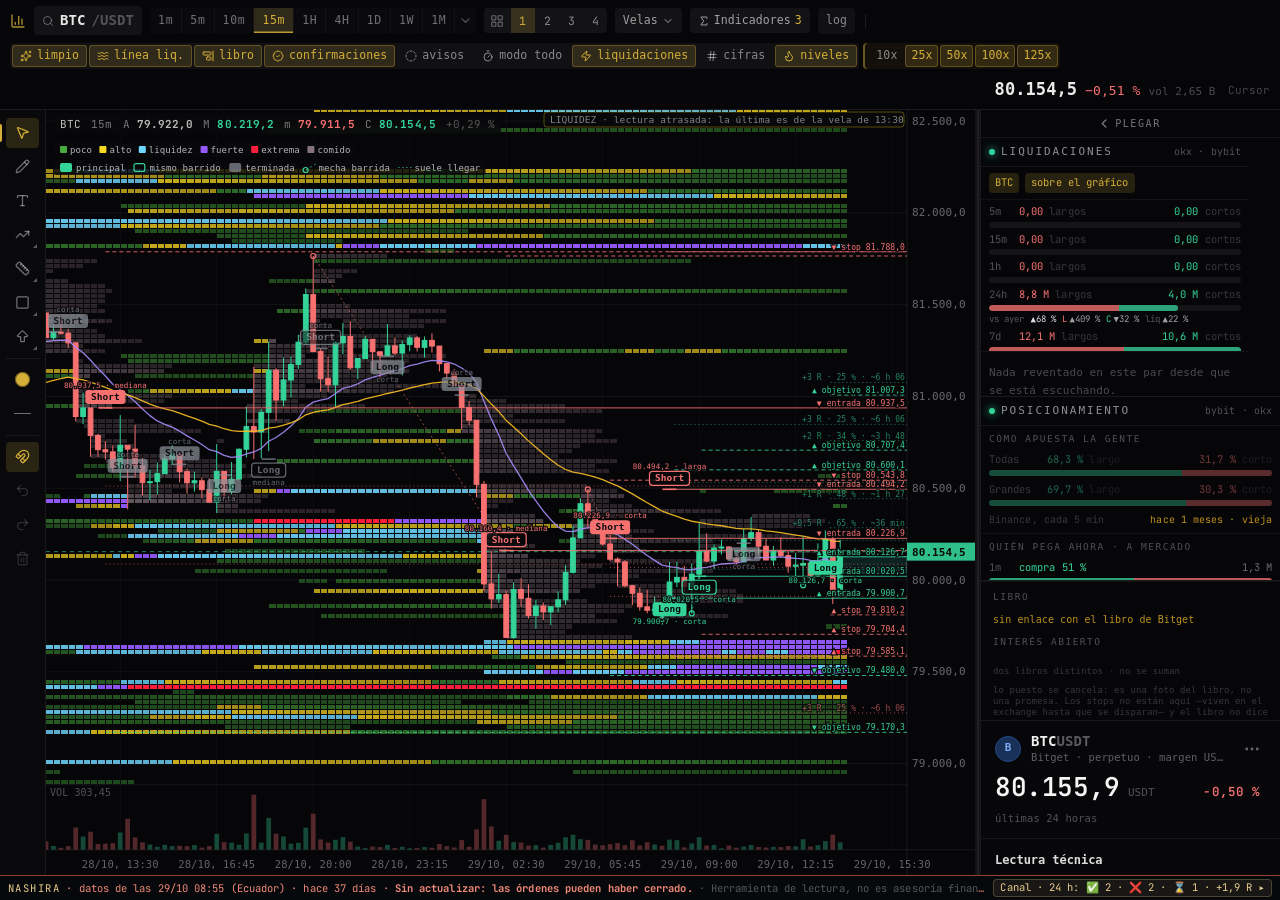
==== commit cf6754cb: "Nashira en vivo · datos de las 29/10 08:55 (Ecuador) Lo publica el servidor (nashira-web/indicador_v" ====
--- a/indicador/index.html
+++ b/indicador/index.html
@@ -1,1105 +1,20 @@
 <!doctype html>
-<html lang="es">
-<head>
-<meta charset="utf-8">
-
-<meta name="viewport" content="width=1280">
-<meta name="theme-color" content="#030406">
-<link rel="icon" type="image/svg+xml" href="data:image/svg+xml,%3Csvg xmlns='http://www.w3.org/2000/svg' viewBox='0 0 100 100'%3E%3Crect width='100' height='100' rx='22' fill='%23030406'/%3E%3Cg transform='rotate(-11 50 50)'%3E%3Cellipse cx='50' cy='50' rx='44' ry='9' fill='none' stroke='%23c98a52' stroke-width='6'/%3E%3Cpath d='M27 49a23 23 0 0 1 46 0' fill='none' stroke='%23fff0d6' stroke-width='8' stroke-linecap='round'/%3E%3Ccircle cx='50' cy='50' r='17' fill='%23020203' stroke='%23fff4dc' stroke-width='2.5'/%3E%3Cpath d='M6 50a44 9 0 0 0 88 0' fill='none' stroke='%23f2cf9c' stroke-width='6'/%3E%3C/g%3E%3C/svg%3E">
-<link rel="canonical" href="https://eijefee.github.io/nashira/indicador/">
-<meta name="description" content="El terminal de Nashira: el gráfico de BTC/USDT con la liquidez, las órdenes del indicador y el porqué de cada una.">
-<meta property="og:type" content="website">
-<meta property="og:url" content="https://eijefee.github.io/nashira/indicador/">
-<meta property="og:title" content="Nashira Trading">
-<meta property="og:description" content="El gráfico de BTC/USDT con la liquidez, las órdenes del indicador y su porqué.">
-<meta property="og:image" content="https://eijefee.github.io/nashira/grafico.webp">
-<meta name="twitter:card" content="summary_large_image">
-<title>Nashira · Indicador</title>
-<link rel="preconnect" href="https://fonts.googleapis.com">
-<link rel="stylesheet" href="https://fonts.googleapis.com/css2?family=Instrument+Serif:ital@0;1&family=Geist:wght@300;400;500;600;700&family=Geist+Mono:wght@400;500;600&family=Cormorant:wght@500&display=swap">
-<style>
-
-:root {
-  --fondo: #030406;
-  --cristal: rgba(13, 15, 20, .74);
-  --cristal-2: rgba(19, 22, 29, .82);
-  --linea: rgba(255, 255, 255, .07);
-  --linea-2: rgba(255, 255, 255, .12);
-  --tinta: #f3f1ec;
-  --tinta-2: #a4a7ad;
-  --tinta-3: #6b6f77;
-  --oro: #e7cd8b;
-  --oro-vivo: #f2d26a;
-  --sube: #3fbfa3;
-  --baja: #e0604d;
-  --ema21: #a99cf6;
-  --ema50: #e8ad4e;
-  --titulo: "Instrument Serif", "Iowan Old Style", Georgia, serif;
-  --texto: "Geist", "Segoe UI", system-ui, sans-serif;
-  --dato: "Geist Mono", "Cascadia Mono", Consolas, monospace;
-  --marca: "Cormorant", Georgia, serif;
-  color-scheme: dark;
-}
-* { box-sizing: border-box; }
-html, body { height: 100%; }
-body { margin: 0; background: var(--fondo); color: var(--tinta); font: 400 13px/1.45 var(--texto); -webkit-font-smoothing: antialiased; }
-#cielo { position: fixed; inset: 0; width: 100%; height: 100%; z-index: 0; pointer-events: none; }
-button { font: inherit; color: inherit; }
-button:focus-visible, a:focus-visible { outline: 2px solid var(--oro); outline-offset: 2px; }
-.num { font-family: var(--dato); font-variant-numeric: tabular-nums; }
-
-.app { position: relative; z-index: 1; display: grid; grid-template-rows: auto auto 1fr auto; grid-template-columns: minmax(0, 1fr); min-height: 100%;
-  padding-left: max(12px, env(safe-area-inset-left, 0px)); padding-right: max(12px, env(safe-area-inset-right, 0px)); padding-block: 10px; gap: 10px; }
-
-
-.barra { display: flex; align-items: center; gap: 10px; flex-wrap: wrap; min-width: 0; }
-.marca { display: flex; align-items: center; gap: 9px; text-decoration: none; color: var(--tinta); padding-right: 6px; }
-.marca svg { width: 34px; height: 34px; overflow: visible; display: block; }
-.marca b { font: 500 19px var(--marca); letter-spacing: .2em; }
-.marca small { font: 500 9.5px var(--dato); letter-spacing: .2em; text-transform: uppercase; color: var(--oro); border: 1px solid rgba(231,205,139,.35); padding: 2px 6px; border-radius: 3px; }
-.grupo { display: flex; align-items: center; gap: 2px; background: var(--cristal); border: 1px solid var(--linea); border-radius: 7px; padding: 3px; }
-.grupo button, .boton-barra { background: none; border: 0; border-radius: 5px; padding: 5px 9px; font: 500 12px var(--dato); color: var(--tinta-2); cursor: pointer; white-space: nowrap; }
-.grupo button:hover:not(:disabled), .boton-barra:hover { color: var(--tinta); background: rgba(255,255,255,.04); }
-.grupo button[aria-pressed="true"] { color: #120e07; background: linear-gradient(180deg, #f2dda4, #e2bf72); }
-.grupo button:disabled { color: #3c3f45; cursor: not-allowed; }
-.grupo.capas button { font: 500 11.5px var(--texto); display: flex; align-items: center; gap: 6px; }
-.grupo.capas button[aria-pressed="true"] { color: var(--oro); background: rgba(231,205,139,.1); box-shadow: inset 0 0 0 1px rgba(231,205,139,.4); }
-.grupo.capas i { width: 6px; height: 6px; border-radius: 50%; background: currentColor; opacity: .7; }
-.par { display: flex; align-items: center; gap: 8px; white-space: nowrap; background: var(--cristal); border: 1px solid var(--linea); border-radius: 7px; padding: 6px 11px; font: 600 13px var(--dato); }
-.par span { color: var(--tinta-3); font-weight: 400; }
-.boton-barra { background: var(--cristal); border: 1px solid var(--linea); border-radius: 7px; padding: 7px 11px; position: relative; }
-.precio { margin-left: auto; display: flex; align-items: baseline; gap: 10px; white-space: nowrap; }
-.precio b { font: 600 20px var(--dato); letter-spacing: -.01em; }
-.precio .cambio { font: 500 12px var(--dato); }
-.precio small { font: 400 11px var(--dato); color: var(--tinta-3); }
-.menu { position: absolute; top: calc(100% + 6px); left: 0; z-index: 20; min-width: 230px; background: var(--cristal-2); border: 1px solid var(--linea-2);
-  border-radius: 9px; padding: 8px; box-shadow: 0 24px 60px rgba(0,0,0,.6); backdrop-filter: blur(10px); text-align: left; }
-.menu label { display: flex; align-items: center; gap: 9px; padding: 6px 7px; border-radius: 5px; font: 400 12.5px var(--texto); color: var(--tinta); cursor: pointer; }
-.menu label:hover { background: rgba(255,255,255,.04); }
-.menu input { accent-color: #e2bf72; }
-.menu .muestra { width: 16px; height: 2px; border-radius: 1px; }
-.registro { list-style: none; margin: 0; padding: 0; max-height: 300px; overflow: auto; min-width: 300px; }
-.registro li { display: grid; grid-template-columns: 46px minmax(0, 1fr); gap: 8px; padding: 6px 7px; border-bottom: 1px solid var(--linea); font: 400 11.5px/1.45 var(--texto); color: var(--tinta-2); }
-.registro li b { color: var(--tinta); font-weight: 500; }
-.registro .h { font: 400 11px var(--dato); color: var(--tinta-3); }
-.subbarra { display: flex; align-items: center; gap: 10px; flex-wrap: wrap; min-width: 0; }
-.subbarra .rotulo { font: 500 10px var(--dato); letter-spacing: .16em; text-transform: uppercase; color: var(--tinta-3); }
-.claves { margin-left: auto; display: flex; align-items: center; gap: 14px; font: 400 11.5px var(--texto); color: var(--tinta-2); white-space: nowrap; }
-.claves span { display: inline-flex; align-items: center; gap: 6px; }
-.clave { font: 700 10px var(--texto); padding: 1px 6px; border-radius: 3px; }
-.clave.llena { background: var(--sube); color: #07080b; }
-.clave.hueca { border: 1.2px dashed var(--sube); color: var(--sube); }
-.clave.liq { width: 18px; height: 2px; padding: 0; background: var(--oro-vivo); box-shadow: 0 0 6px rgba(242,210,106,.7); }
-
-
-.cuerpo { display: grid; grid-template-columns: 44px minmax(0, 1fr) 330px; gap: 10px; min-height: 0; }
-.solo-indicador .cuerpo { grid-template-columns: minmax(0, 1fr) 330px; }
-.rail { display: flex; flex-direction: column; gap: 4px; background: var(--cristal); border: 1px solid var(--linea); border-radius: 9px; padding: 5px; align-self: start; }
-.rail button { width: 32px; height: 32px; display: grid; place-items: center; border: 0; border-radius: 6px; background: none; color: var(--tinta-3); cursor: pointer; }
-.rail button:hover { color: var(--tinta); background: rgba(255,255,255,.05); }
-.rail button[aria-pressed="true"] { color: var(--oro); background: rgba(231,205,139,.1); }
-.rail svg { width: 17px; height: 17px; fill: none; stroke: currentColor; stroke-width: 1.6; stroke-linecap: round; stroke-linejoin: round; }
-.rail hr { width: 70%; border: 0; border-top: 1px solid var(--linea); margin: 3px auto; }
-
-.graficos { display: grid; gap: 10px; min-width: 0; min-height: 520px; }
-.graficos[data-n="2"] { grid-template-columns: repeat(2, minmax(0, 1fr)); }
-.graficos[data-n="3"] { grid-template-columns: repeat(3, minmax(0, 1fr)); }
-.panel { position: relative; min-width: 0; min-height: 0; display: grid; grid-template-rows: auto 1fr; background: var(--cristal);
-  border: 1px solid var(--linea); border-radius: 10px; overflow: hidden; }
-.panel::after { content: ""; position: absolute; inset: 0; border-radius: inherit; pointer-events: none; padding: 1px;
-  background: linear-gradient(180deg, rgba(255,226,180,.24), rgba(255,255,255,.03) 24%, rgba(255,255,255,0) 60%, rgba(231,205,139,.08));
-  -webkit-mask: linear-gradient(#000 0 0) content-box, linear-gradient(#000 0 0); -webkit-mask-composite: xor; mask-composite: exclude; }
-.cabeza { display: flex; align-items: center; gap: 10px; padding: 8px 12px; border-bottom: 1px solid var(--linea); font: 400 11.5px var(--dato); color: var(--tinta-2); white-space: nowrap; overflow: hidden; }
-.cabeza b { color: var(--tinta); font-weight: 600; }
-.cabeza .mk { color: var(--oro); border: 1px solid rgba(231,205,139,.35); border-radius: 4px; padding: 0 6px; }
-.cabeza .ohlc em { font-style: normal; color: var(--tinta-3); margin-left: 7px; }
-.cabeza .ohlc .pos { color: var(--sube); } .cabeza .ohlc .neg { color: var(--baja); }
-.lienzo { position: relative; min-height: 0; }
-.lienzo canvas { position: absolute; inset: 0; width: 100%; height: 100%; display: block; touch-action: none; cursor: crosshair; }
-.chips { position: absolute; left: 10px; bottom: 30px; display: flex; flex-wrap: wrap; gap: 6px; pointer-events: none; max-width: calc(100% - 90px); }
-.chip { pointer-events: auto; display: inline-flex; align-items: center; gap: 7px; font: 500 11px var(--dato); color: var(--tinta-2);
-  background: rgba(7,8,11,.82); border: 1px solid var(--linea-2); border-radius: 5px; padding: 4px 8px; white-space: nowrap; }
-.chip.vigia i { width: 6px; height: 6px; border-radius: 50%; background: var(--sube); box-shadow: 0 0 0 0 rgba(63,191,163,.6); animation: pulso 2s ease-in-out infinite; }
-.chip.fuera { display: inline-block; max-width: 100%; overflow: hidden; text-overflow: ellipsis; color: var(--oro); border-color: rgba(231,205,139,.45); cursor: pointer; }
-.chip.fuera[aria-pressed="true"] { background: rgba(231,205,139,.12); }
-@keyframes pulso { 50% { box-shadow: 0 0 0 5px rgba(63,191,163,0); } }
-.chip.vigia.apagado i { background: var(--tinta-3); box-shadow: none; animation: none; }
-
-
-.centro { display: grid; grid-template-rows: minmax(0, 1fr) auto; gap: 10px; min-width: 0; min-height: 0; }
-.tarjeta.ordenes { padding: 0; overflow: hidden; }
-.tarjeta.ordenes h2 { margin: 0; padding: 11px 14px 9px; }
-.tabla { overflow: auto; max-height: 176px; scrollbar-width: thin; scrollbar-color: rgba(231,205,139,.25) transparent; }
-.tabla table { width: 100%; border-collapse: collapse; font: 400 12px var(--dato); font-variant-numeric: tabular-nums; white-space: nowrap; }
-.tabla th { position: sticky; top: 0; z-index: 1; background: #0c0e12; text-align: right; font: 500 9.5px var(--dato); letter-spacing: .12em; text-transform: uppercase; color: var(--tinta-3); padding: 7px 14px; border-top: 1px solid var(--linea); }
-.tabla td { text-align: right; padding: 7px 14px; border-top: 1px solid var(--linea); color: var(--tinta-2); }
-.tabla th:first-child, .tabla td:first-child, .tabla th:nth-child(2), .tabla td:nth-child(2) { text-align: left; }
-.publico .tabla th:nth-child(2), .publico .tabla td:nth-child(2) { text-align: right; }
-.tabla tbody tr { cursor: pointer; }
-.tabla tbody tr:hover td { background: rgba(255,255,255,.03); }
-.tabla tbody tr:focus-visible { outline: 2px solid var(--oro); outline-offset: -2px; }
-.tabla tbody tr[aria-selected="true"] td { background: rgba(231,205,139,.07); color: var(--tinta); }
-.tabla tbody tr[aria-selected="true"] td:first-child { box-shadow: inset 2px 0 0 var(--oro); }
-.tabla tr.cerrada td { opacity: .55; }
-.ficha { display: inline-block; min-width: 42px; text-align: center; font: 700 10px var(--texto); padding: 2px 6px; border-radius: 3px; color: #07080b; margin-right: 8px; }
-.ficha.long { background: var(--sube); } .ficha.short { background: var(--baja); }
-.pos { color: var(--sube); } .neg { color: var(--baja); }
-
-
-.lateral { display: flex; flex-direction: column; gap: 10px; min-width: 0; }
-.tarjeta { position: relative; background: var(--cristal); border: 1px solid var(--linea); border-radius: 10px; padding: 14px 15px; min-width: 0; }
-.tarjeta h2 { margin: 0 0 10px; font: 600 10.5px var(--dato); letter-spacing: .18em; text-transform: uppercase; color: var(--tinta-2); display: flex; align-items: center; gap: 8px; }
-.tarjeta h2::before { content: ""; width: 6px; height: 6px; border-radius: 50%; background: var(--oro); box-shadow: 0 0 10px rgba(231,205,139,.6); }
-.tarjeta h2 span { margin-left: auto; letter-spacing: .04em; text-transform: none; color: var(--tinta-3); font-weight: 400; }
-.porque { border-color: rgba(231,205,139,.28); background: linear-gradient(180deg, rgba(30,25,16,.72), var(--cristal) 46%); }
-.porque .lado { font: 400 34px/1 var(--titulo); letter-spacing: -.01em; display: flex; align-items: baseline; gap: 10px; }
-.porque .lado em { font-style: italic; color: var(--oro); font-size: 26px; }
-.porque .estado { margin-top: 6px; font: 400 12px var(--texto); color: var(--tinta-2); }
-.porque .estado b { color: var(--tinta); font-weight: 500; }
-.plan { display: grid; grid-template-columns: repeat(2, minmax(0, 1fr)); gap: 1px; margin: 12px 0; background: var(--linea); border: 1px solid var(--linea); border-radius: 7px; overflow: hidden; }
-.plan div { background: rgba(7,8,11,.7); padding: 8px 10px; min-width: 0; }
-.plan small { display: block; font: 500 9.5px var(--dato); letter-spacing: .12em; text-transform: uppercase; color: var(--tinta-3); }
-.plan b { display: block; font: 500 14px var(--dato); margin-top: 3px; white-space: nowrap; }
-.plan span { display: block; font: 400 11px var(--dato); color: var(--tinta-3); margin-top: 1px; }
-.marcos { display: flex; flex-wrap: wrap; gap: 5px; margin-bottom: 10px; }
-.marcos span { font: 500 11px var(--dato); padding: 3px 7px; border-radius: 4px; border: 1px solid var(--linea-2); color: var(--tinta-2); }
-.marcos .si { color: var(--sube); border-color: rgba(63,191,163,.4); background: rgba(63,191,163,.07); }
-.marcos .no { color: var(--tinta-3); text-decoration: line-through; }
-.motivos { list-style: none; margin: 0; padding: 0; display: grid; gap: 8px; }
-.motivos li { display: grid; grid-template-columns: 12px minmax(0, 1fr); gap: 8px; font: 400 12.5px/1.5 var(--texto); color: var(--tinta-2); }
-.motivos li::before { content: "✦"; color: var(--oro); font-size: 9px; padding-top: 4px; }
-.motivos li:first-child { color: var(--tinta); }
-.porque h3 { margin: 16px 0 8px; font: 600 10px var(--dato); letter-spacing: .18em; text-transform: uppercase; color: var(--oro); }
-.descargo { margin: 12px 0 0; font: 400 11px var(--texto); color: var(--tinta-3); }
-.boleta { display: grid; gap: 10px; padding: 12px; border: 1px solid var(--linea-2); border-radius: 8px; background: rgba(7,8,11,.55); }
-.boleta .fila-b { display: flex; align-items: center; justify-content: space-between; gap: 10px; flex-wrap: wrap; }
-.boleta label, .boleta .eti-b { font: 500 9.5px var(--dato); letter-spacing: .12em; text-transform: uppercase; color: var(--tinta-3); }
-.boleta .campo { display: flex; align-items: center; gap: 6px; font: 400 11px var(--dato); color: var(--tinta-3); }
-.boleta input { width: 86px; background: rgba(3,4,6,.9); border: 1px solid var(--linea-2); border-radius: 6px; color: var(--tinta); font: 500 13px var(--dato); padding: 6px 8px; text-align: right; }
-.boleta input:focus { outline: none; border-color: rgba(231,205,139,.6); }
-.boleta .grupo { padding: 2px; }
-.boleta .grupo button { padding: 4px 7px; font-size: 11.5px; }
-.cuentas { display: grid; grid-template-columns: minmax(0, 1fr) auto; gap: 5px 10px; font: 400 12px var(--texto); color: var(--tinta-2); }
-.cuentas b { font: 500 12.5px var(--dato); color: var(--tinta); text-align: right; white-space: nowrap; }
-.cuentas b.pos { color: var(--sube); } .cuentas b.neg { color: var(--baja); }
-.cuentas .alerta { grid-column: 1 / -1; color: var(--baja); font-size: 11.5px; }
-.colocar { width: 100%; border: 0; border-radius: 7px; padding: 10px 12px; font: 600 13px var(--texto); color: #07080b; cursor: pointer; }
-.colocar.long { background: linear-gradient(180deg, #5fd6bb, var(--sube)); }
-.colocar.short { background: linear-gradient(180deg, #ef8270, var(--baja)); }
-.colocar:hover { filter: brightness(1.07); }
-.boleta .nota-b { margin: 0; font: 400 11px var(--texto); color: var(--tinta-3); text-align: center; }
-.aviso p { margin: 0; color: var(--tinta-2); font: 400 12.5px/1.55 var(--texto); }
-.aviso .cifra { margin-top: 10px; font: 400 12px var(--texto); color: var(--tinta-3); }
-.aviso .cifra b { font: 500 12px var(--dato); color: var(--oro); }
-.reparto { display: grid; gap: 10px; }
-.reparto .fila { display: grid; gap: 5px; }
-.reparto .eti { display: flex; justify-content: space-between; font: 400 12px var(--texto); color: var(--tinta-2); }
-.reparto .eti b { font: 500 12px var(--dato); color: var(--tinta); }
-.reparto .eti .c { color: var(--baja); font: 500 12px var(--dato); }
-.barra-rep { height: 5px; border-radius: 3px; background: rgba(224,96,77,.75); overflow: hidden; }
-.barra-rep i { display: block; height: 100%; background: var(--sube); border-radius: 3px 0 0 3px; }
-.pie { margin-top: 9px; font: 400 11px var(--texto); color: var(--tinta-3); }
-.golpes { list-style: none; margin: 10px 0 0; padding: 0; display: grid; gap: 4px; }
-.golpes li { display: grid; grid-template-columns: 38px 52px minmax(0, 1fr) auto; gap: 6px; font: 400 11px var(--dato); color: var(--tinta-2); }
-.golpes .compra { color: var(--sube); } .golpes .venta { color: var(--baja); }
-.vacio { color: var(--tinta-2); font: 400 12.5px/1.5 var(--texto); margin: 0; }
-.vacio b { font: 500 13px var(--dato); color: var(--tinta); }
-
-.nota { display: flex; flex-wrap: wrap; gap: 6px 18px; font: 400 11.5px var(--texto); color: var(--tinta-3); padding-inline: 2px; }
-.nota b { color: var(--tinta-2); font-weight: 500; }
-.nota .legal { margin-left: auto; font-size: 10.5px; color: #555960; }
-
-.avisos-datos { position: fixed; left: 50%; bottom: 46px; transform: translateX(-50%); z-index: 6; display: grid; gap: 8px; justify-items: center; width: max-content; max-width: calc(100vw - 32px); }
-.avisos-datos > [hidden] { display: none; }
-.aviso-datos { font: 500 12.5px/1.45 var(--texto); padding: 9px 14px; border-radius: 8px; border: 1px solid; background: rgba(12,14,18,.94); backdrop-filter: blur(8px); text-align: center; }
-.aviso-datos.retrasados { color: #f0c46a; border-color: rgba(240,196,106,.45); }
-.aviso-datos.viejos { color: #f08a78; border-color: rgba(224,96,77,.55); }
-.datos-nuevos { font: 500 12.5px var(--texto); color: #120e07; background: var(--oro); border: 0; border-radius: 8px; padding: 9px 16px; cursor: pointer; box-shadow: 0 10px 30px rgba(0,0,0,.45); }
-.datos-nuevos:hover { background: var(--oro-vivo); }
-.grupo.capas i.punteado { background: none; border: 1.2px dashed currentColor; width: 8px; height: 8px; }
-
-.garg .disco { fill: none; stroke: url(#g-disco); stroke-width: 4.2; }
-.garg .arco { fill: none; stroke: url(#g-arco); stroke-width: 6; stroke-linecap: round; }
-.garg .arco-b { fill: none; stroke: #f3e2c2; stroke-width: 1.6; opacity: .45; }
-.garg .sombra { fill: #020203; }
-.garg .anillo { fill: none; stroke: #fff4dc; stroke-width: 1.3; }
-.garg .flujo { fill: none; stroke: #fffaf0; stroke-width: 1.4; stroke-linecap: round; stroke-dasharray: 1 6 3 9 1.5 7 4 12; animation: flujo 7s linear infinite; }
-.garg .flujo.b { stroke-width: .9; opacity: .7; stroke-dasharray: 2 11 1 8 3 14; animation-duration: 11s; }
-.garg .luz { fill: url(#g-luz); }
-@keyframes flujo { to { stroke-dashoffset: -100; } }
-
-
-@media (min-width: 1181px) {
-  .app { height: 100vh; height: 100dvh; }
-  .cuerpo { min-height: 0; }
-  .graficos { min-height: 0; }
-  .lateral { min-height: 0; overflow-y: auto; scrollbar-width: thin; scrollbar-color: rgba(231,205,139,.25) transparent; padding-right: 2px; }
-  .tarjeta { flex: none; }
-}
-@media (max-width: 1180px) {
-  .claves { display: none; }
-  .cuerpo { grid-template-columns: 44px minmax(0, 1fr); }
-  .lateral { grid-column: 1 / -1; display: grid; grid-template-columns: repeat(auto-fit, minmax(280px, 1fr)); }
-}
-@media (max-width: 760px) {
-  .app { padding-left: max(16px, env(safe-area-inset-left, 0px)); padding-right: max(16px, env(safe-area-inset-right, 0px)); }
-  .cuerpo { grid-template-columns: minmax(0, 1fr); }
-  .rail { flex-direction: row; overflow-x: auto; justify-self: start; max-width: 100%; }
-  .rail hr { width: 1px; height: 22px; border: 0; border-left: 1px solid var(--linea); margin: auto 3px; }
-  .barra, .subbarra { flex-wrap: nowrap; overflow-x: auto; scrollbar-width: none; padding-bottom: 2px; }
-  .barra::-webkit-scrollbar, .subbarra::-webkit-scrollbar { display: none; }
-  .precio { margin-left: 0; }
-  .boleta input { font-size: 16px; }
-  .nota .legal { margin-left: 0; }
-  .graficos { min-height: 0; grid-template-columns: minmax(0, 1fr) !important; }
-  .graficos .panel { height: 62vh; min-height: 380px; }
-  .graficos .panel + .panel { display: none; }
-  .lateral { grid-template-columns: minmax(0, 1fr); }
-  .plan { grid-template-columns: repeat(2, minmax(0, 1fr)); }
-  .chips { max-width: calc(100% - 80px); }
-}
-@media (prefers-reduced-motion: reduce) {
-  .garg .flujo, .chip.vigia i { animation: none; }
-}
-</style>
-</head>
-<body>
-<svg width="0" height="0" style="position:absolute" aria-hidden="true" focusable="false">
-  <defs>
-    <linearGradient id="g-disco" x1="0" x2="1" y1="0" y2="0">
-      <stop offset="0" stop-color="#7a3e1e" stop-opacity="0"/><stop offset=".18" stop-color="#b8693a"/>
-      <stop offset=".42" stop-color="#f6dcb2"/><stop offset=".5" stop-color="#fff6e6"/><stop offset=".58" stop-color="#f6dcb2"/>
-      <stop offset=".82" stop-color="#b8693a"/><stop offset="1" stop-color="#7a3e1e" stop-opacity="0"/>
-    </linearGradient>
-    <linearGradient id="g-arco" x1="0" x2="0" y1="0" y2="1">
-      <stop offset="0" stop-color="#fff3dc"/><stop offset=".7" stop-color="#e9c48f"/><stop offset="1" stop-color="#c98a52" stop-opacity=".2"/>
-    </linearGradient>
-    <radialGradient id="g-luz"><stop offset=".35" stop-color="#ffd9a3" stop-opacity=".28"/><stop offset="1" stop-color="#ffd9a3" stop-opacity="0"/></radialGradient>
-    <clipPath id="c-delante"><rect x="0" y="50" width="100" height="50"/></clipPath>
-  </defs>
-</svg>
-<canvas id="cielo" aria-hidden="true"></canvas>
-
-<div class="app">
-  <header class="barra">
-    <a class="marca" href="https://eijefee.github.io/nashira/" target="_blank" rel="noopener" aria-label="Nashira, abre la web">
-      <svg class="garg" viewBox="0 0 100 100" aria-hidden="true"><g transform="rotate(-11 50 50)">
-        <circle class="luz" cx="50" cy="50" r="40"/>
-        <ellipse class="disco" cx="50" cy="50" rx="45" ry="8.5"/>
-        <path class="arco" d="M 27.5 49 A 22.5 22.5 0 0 1 72.5 49"/>
-        <path class="arco-b" d="M 32 53 A 18.5 18.5 0 0 0 68 53"/>
-        <circle class="sombra" cx="50" cy="50" r="16.5"/>
-        <circle class="anillo" cx="50" cy="50" r="17.3"/>
-        <g clip-path="url(#c-delante)">
-          <ellipse class="disco" cx="50" cy="50" rx="45" ry="8.5"/>
-          <ellipse class="flujo" cx="50" cy="50" rx="45" ry="8.5" pathLength="100"/>
-          <ellipse class="flujo b" cx="50" cy="50" rx="41" ry="7.2" pathLength="100"/>
-        </g>
-      </g></svg>
-      <b>NASHIRA</b><small>trading</small>
-    </a>
-    <div class="par" title="Par">BTC <span>/ USDT</span></div>
-    <div class="grupo" role="group" aria-label="Temporalidad" id="marcos">
-      <button type="button" data-marco="1m" aria-pressed="true">1m</button>
-      <button type="button" data-marco="3m" aria-pressed="false">3m</button>
-      <button type="button" data-marco="5m" aria-pressed="false">5m</button>
-      <button type="button" disabled title="Por ahora: 1m, 3m y 5m">15m</button>
-      <button type="button" disabled title="Por ahora: 1m, 3m y 5m">1H</button>
-      <button type="button" disabled title="Por ahora: 1m, 3m y 5m">4H</button>
-    </div>
-    <div class="grupo" role="group" aria-label="Gráficos a la vez" id="paneles">
-      <button type="button" data-n="1" aria-pressed="true" title="Un gráfico">1</button>
-      <button type="button" data-n="2" aria-pressed="false" title="1m y 5m">2</button>
-      <button type="button" data-n="3" aria-pressed="false" title="1m, 3m y 5m">3</button>
-    </div>
-    <div style="position:relative">
-      <button type="button" class="boton-barra" id="b-indicadores" aria-expanded="false">Indicadores · <span class="num" id="n-indicadores">3</span></button>
-      <div class="menu" id="m-indicadores" hidden>
-        <label><input type="checkbox" id="i-ema21" checked><span class="muestra" style="background:var(--ema21)"></span>EMA 21</label>
-        <label><input type="checkbox" id="i-ema50" checked><span class="muestra" style="background:var(--ema50)"></span>EMA 50</label>
-        <label><input type="checkbox" id="i-volumen" checked><span class="muestra" style="background:var(--tinta-3)"></span>Volumen</label>
-      </div>
-    </div>
-    <div style="position:relative" class="solo-terminal">
-      <button type="button" class="boton-barra" id="b-registro" aria-expanded="false">Registro</button>
-      <div class="menu" id="m-registro" hidden><ul class="registro" id="registro"></ul></div>
-    </div>
-    <div class="precio"><b class="num" id="precio">—</b><span class="cambio" id="cambio"></span><small id="vol"></small></div>
-  </header>
-  <div class="subbarra">
-    <span class="rotulo">Capas</span>
-    <div class="grupo capas" role="group" aria-label="Capas del indicador" id="capas">
-      <button type="button" data-capa="limpio" aria-pressed="true"><i></i>limpio</button>
-      <button type="button" data-capa="liquidez" aria-pressed="true"><i></i>línea liq.</button>
-      <button type="button" data-capa="confirmaciones" aria-pressed="false"><i></i>confirmaciones</button>
-      <button type="button" data-capa="avisos" aria-pressed="false" title="Avisos tempranos «Long?»/«Short?»: barridos que aún no son orden. Apagados de fábrica"><i class="punteado"></i>avisos</button>
-      <button type="button" data-capa="liquidaciones" aria-pressed="false"><i></i>liquidaciones</button>
-      <button type="button" data-capa="niveles" aria-pressed="false"><i></i>niveles</button>
-    </div>
-    <span class="rotulo">Liq. a</span>
-    <div class="grupo" role="group" aria-label="Apalancamiento para las liquidaciones" id="apal">
-      <button type="button" data-x="10" aria-pressed="false">10×</button>
-      <button type="button" data-x="25" aria-pressed="true">25×</button>
-      <button type="button" data-x="50" aria-pressed="true">50×</button>
-      <button type="button" data-x="100" aria-pressed="true">100×</button>
-    </div>
-    <div class="claves" aria-label="Cómo se lee">
-      <span><b class="clave llena">Long</b> señal: orden límite con stop y objetivo</span>
-      <span><i class="clave liq"></i> liquidez por barrer</span>
-    </div>
-  </div>
-
-  <div class="cuerpo">
-    <nav class="rail solo-terminal" aria-label="Herramientas">
-      <button type="button" data-h="cursor" aria-pressed="true" title="Cursor"><svg viewBox="0 0 24 24"><path d="M5 3l14 7-6 2-2 6z"/></svg></button>
-      <button type="button" data-h="linea" aria-pressed="false" title="Línea horizontal: toca el gráfico para marcar un precio"><svg viewBox="0 0 24 24"><path d="M3 12h18M7 9v6M17 9v6"/></svg></button>
-      <button type="button" data-h="medir" aria-pressed="false" title="Medir: toca dos puntos"><svg viewBox="0 0 24 24"><path d="M4 18L18 4M7 15l2 2M10 12l2 2M13 9l2 2"/></svg></button>
-      <hr>
-      <button type="button" data-h="borrar" aria-pressed="false" title="Borrar lo dibujado"><svg viewBox="0 0 24 24"><path d="M5 7h14M10 7V5h4v2M7 7l1 12h8l1-12"/></svg></button>
-    </nav>
-    <div class="centro">
-      <main class="graficos" id="graficos" data-n="1" aria-label="Gráficos"></main>
-      <section class="tarjeta ordenes" aria-label="Órdenes del método">
-        <h2>Órdenes <span id="ordenes-cuenta"></span></h2>
-        <div class="tabla"><table>
-          <thead><tr><th>Señal</th><th class="solo-privado">Confirmada en</th><th>Entrada</th><th>Stop</th><th>Objetivo</th><th>R:B</th><th>Resultado</th><th>Estado</th></tr></thead>
-          <tbody id="ordenes"></tbody>
-        </table></div>
-      </section>
-    </div>
-    <aside class="lateral" aria-label="Señal y mercado">
-      <section class="tarjeta porque" id="t-porque" aria-live="polite"></section>
-      <section class="tarjeta aviso" id="t-aviso" hidden></section>
-      <section class="tarjeta solo-terminal"><h2>Posicionamiento <span id="pos-fuente"></span></h2><div class="reparto" id="pos"></div></section>
-      <section class="tarjeta solo-terminal"><h2>Quién pega ahora <span>a mercado</span></h2><div class="reparto" id="flujo"></div><ul class="golpes" id="golpes"></ul></section>
-      <section class="tarjeta solo-terminal"><h2>Liquidaciones <span id="liq-casas"></span></h2><div id="liq"></div></section>
-    </aside>
-  </div>
-
-  <footer class="nota">
-    <span id="cuando-nota"><b>Maqueta</b> · BTC/USDT con datos reales del <span id="cuando"></span> (hora de Ecuador).</span>
-    <span id="ayuda">Toca «Long» o «Short» en el gráfico, o una orden de la tabla, para abrir su boleta. Rueda o pellizco: acercar. Arrastrar: mover.</span>
-    <span class="legal">Operar con apalancamiento puede hacerte perder todo el capital. No es asesoría financiera.</span>
-  </footer>
-</div>
-<div class="avisos-datos" aria-live="polite">
-  <div class="aviso-datos" id="aviso-datos" role="status" hidden></div>
-  <button type="button" class="datos-nuevos" id="datos-nuevos" hidden></button>
-</div>
-
-<script>
-const D = {"simbolo":"BTCUSDT","medido_ms":1792212072000,"generado_ms":null,"cada_s":null,"velas":{"1m":[[1792203000000,81596.3,81628.7,81596.3,81628.7,6.0408],[1792203060000,81628.7,81639.0,81628.7,81639.0,2.6893],[1792203120000,81639.0,81639.0,81634.6,81634.6,3.1219],[1792203180000,81634.6,81634.7,81593.5,81593.6,7.7968],[1792203240000,81593.6,81593.6,81584.0,81584.0,3.8134],[1792203300000,81584.0,81584.0,81558.6,81568.1,2.6157],[1792203360000,81568.1,81568.1,81550.0,81563.3,11.0522],[1792203420000,81563.3,81571.0,81563.3,81571.0,0.6646],[1792203480000,81571.0,81571.1,81536.2,81536.2,3.4379],[1792203540000,81536.2,81549.0,81519.7,81520.2,6.556],[1792203600000,81520.2,81527.9,81516.2,81527.8,1.5174],[1792203660000,81527.8,81527.9,81504.2,81505.0,31.8323],[1792203720000,81505.0,81505.0,81504.9,81504.9,18.7621],[1792203780000,81504.9,81505.0,81500.3,81500.3,4.3783],[1792203840000,81500.3,81500.3,81500.1,81500.2,12.2839],[1792203900000,81500.2,81500.3,81473.5,81473.6,13.2217],[1792203960000,81473.6,81473.6,81464.5,81464.6,19.8175],[1792204020000,81464.6,81464.6,81450.0,81450.1,17.0987],[1792204080000,81450.1,81450.1,81389.4,81389.4,67.4883],[1792204140000,81389.4,81401.9,81382.4,81401.9,16.56],[1792204200000,81401.9,81411.0,81395.4,81395.4,9.3114],[1792204260000,81395.4,81446.4,81395.4,81446.4,9.2691],[1792204320000,81446.4,81458.6,81438.3,81438.3,17.9304],[1792204380000,81438.3,81444.9,81422.8,81422.9,21.0412],[1792204440000,81422.9,81422.9,81383.4,81383.4,26.5481],[1792204500000,81383.4,81427.6,81379.0,81421.4,8.8684],[1792204560000,81421.4,81421.4,81387.4,81392.1,1.7576],[1792204620000,81392.1,81400.0,81375.0,81400.0,14.6709],[1792204680000,81400.0,81410.4,81389.6,81389.6,4.41],[1792204740000,81389.6,81411.0,81389.6,81398.7,2.789],[1792204800000,81398.7,81411.0,81398.7,81410.9,1.8613],[1792204860000,81410.9,81411.0,81398.7,81398.8,1.9658],[1792204920000,81398.8,81432.0,81398.8,81432.0,0.7937],[1792204980000,81432.0,81437.1,81432.0,81437.1,2.0341],[1792205040000,81437.1,81437.1,81437.0,81437.1,4.1105],[1792205100000,81437.1,81443.2,81437.0,81439.1,6.8677],[1792205160000,81439.1,81443.0,81434.2,81440.0,19.0709],[1792205220000,81440.0,81443.1,81439.9,81443.0,2.8048],[1792205280000,81443.0,81450.0,81430.0,81430.1,2.5799],[1792205340000,81430.1,81434.5,81430.0,81434.4,1.9399],[1792205400000,81434.4,81441.4,81434.4,81441.3,1.481],[1792205460000,81441.3,81479.4,81441.3,81474.2,11.4816],[1792205520000,81474.2,81474.2,81449.3,81451.1,9.9263],[1792205580000,81451.1,81451.1,81451.0,81451.0,2.374],[1792205640000,81451.0,81451.1,81451.0,81451.1,0.1755],[1792205700000,81451.1,81457.4,81451.0,81457.3,1.6531],[1792205760000,81457.3,81475.2,81457.3,81475.2,6.3098],[1792205820000,81475.2,81475.2,81475.1,81475.1,7.0791],[1792205880000,81475.1,81475.2,81467.6,81467.6,0.546],[1792205940000,81467.6,81467.7,81438.1,81438.1,20.1906],[1792206000000,81438.1,81454.3,81428.8,81454.2,10.2017],[1792206060000,81454.2,81456.9,81423.8,81430.5,10.3656],[1792206120000,81430.5,81436.5,81413.3,81417.0,6.0442],[1792206180000,81417.0,81417.0,81400.1,81400.1,16.2732],[1792206240000,81400.1,81408.0,81400.1,81407.9,0.9379],[1792206300000,81407.9,81407.9,81397.0,81399.9,9.8644],[1792206360000,81399.9,81407.7,81399.9,81404.2,3.6434],[1792206420000,81404.2,81404.3,81404.2,81404.2,0.8309],[1792206480000,81404.2,81404.3,81404.2,81404.2,0.6581],[1792206540000,81404.2,81404.3,81398.9,81399.0,4.2381],[1792206600000,81399.0,81399.0,81398.9,81398.9,1.1071],[1792206660000,81398.9,81414.3,81398.9,81414.3,1.122],[1792206720000,81414.3,81414.3,81405.2,81405.3,0.4969],[1792206780000,81405.3,81433.5,81405.2,81433.5,3.379],[1792206840000,81433.5,81433.5,81428.1,81428.2,0.4122],[1792206900000,81428.2,81446.1,81428.1,81446.1,6.1525],[1792206960000,81446.1,81450.0,81430.3,81430.3,7.1404],[1792207020000,81430.3,81430.4,81411.0,81411.0,2.4475],[1792207080000,81411.0,81411.0,81407.2,81407.2,0.6837],[1792207140000,81407.2,81429.4,81407.2,81429.4,10.475],[1792207200000,81429.4,81465.0,81429.4,81464.9,11.1322],[1792207260000,81464.9,81480.0,81454.4,81479.9,18.3241],[1792207320000,81479.9,81493.3,81478.3,81493.3,16.6143],[1792207380000,81493.3,81500.0,81481.0,81500.0,8.7487],[1792207440000,81500.0,81517.3,81493.4,81517.3,1.9361],[1792207500000,81517.3,81554.3,81517.3,81554.2,8.5624],[1792207560000,81554.2,81568.8,81542.1,81568.7,6.4042],[1792207620000,81568.7,81568.7,81537.4,81556.2,4.2824],[1792207680000,81556.2,81569.2,81556.2,81558.5,8.7386],[1792207740000,81558.5,81559.1,81550.0,81559.0,1.5075],[1792207800000,81559.0,81560.0,81559.0,81560.0,1.1072],[1792207860000,81560.0,81569.2,81559.9,81569.1,0.9541],[1792207920000,81569.1,81597.9,81569.1,81597.9,10.0472],[1792207980000,81597.9,81608.5,81560.6,81569.7,23.8853],[1792208040000,81569.7,81569.7,81530.0,81562.8,26.2501],[1792208100000,81562.8,81562.8,81545.3,81556.8,0.8531],[1792208160000,81556.8,81556.8,81544.4,81547.3,1.4587],[1792208220000,81547.3,81561.4,81545.7,81545.7,1.076],[1792208280000,81545.7,81553.1,81545.3,81549.0,9.5531],[1792208340000,81549.0,81557.2,81549.0,81557.2,1.6275],[1792208400000,81557.2,81561.5,81557.1,81561.4,0.4549],[1792208460000,81561.4,81580.0,81561.4,81579.9,2.0577],[1792208520000,81579.9,81580.0,81579.8,81579.9,4.7179],[1792208580000,81579.9,81588.0,81567.3,81567.3,7.8699],[1792208640000,81567.3,81567.3,81567.2,81567.3,0.5363],[1792208700000,81567.3,81567.3,81546.6,81550.0,1.7231],[1792208760000,81550.0,81550.1,81542.9,81545.3,6.2519],[1792208820000,81545.3,81545.3,81545.2,81545.3,0.8939],[1792208880000,81545.3,81550.2,81545.2,81550.1,1.4707],[1792208940000,81550.1,81566.4,81550.1,81566.4,0.552],[1792209000000,81566.4,81567.4,81566.4,81567.4,0.5798],[1792209060000,81567.4,81568.0,81547.6,81547.6,1.8867],[1792209120000,81547.6,81547.6,81540.5,81540.5,1.8292],[1792209180000,81540.5,81545.2,81531.4,81531.4,0.4667],[1792209240000,81531.4,81535.7,81531.4,81535.6,7.8749],[1792209300000,81535.6,81535.7,81535.6,81535.7,0.4683],[1792209360000,81535.7,81547.4,81535.6,81547.4,1.6375],[1792209420000,81547.4,81547.4,81539.1,81539.6,4.4548],[1792209480000,81539.6,81539.6,81539.5,81539.6,0.1847],[1792209540000,81539.6,81540.0,81531.8,81531.8,9.1011],[1792209600000,81531.8,81531.9,81520.0,81520.0,2.2999],[1792209660000,81520.0,81520.1,81520.0,81520.1,2.0454],[1792209720000,81520.1,81520.1,81500.0,81500.0,3.6278],[1792209780000,81500.0,81500.1,81481.2,81481.2,5.2446],[1792209840000,81481.2,81481.2,81467.1,81472.4,12.7611],[1792209900000,81472.4,81519.9,81472.4,81509.2,5.607],[1792209960000,81509.2,81517.2,81506.9,81506.9,1.1052],[1792210020000,81506.9,81507.9,81498.4,81499.7,1.1779],[1792210080000,81499.7,81503.1,81499.7,81503.0,0.4842],[1792210140000,81503.0,81519.5,81503.0,81519.5,1.6627],[1792210200000,81519.5,81519.5,81518.8,81518.9,2.5463],[1792210260000,81518.9,81522.5,81518.8,81522.4,2.3055],[1792210320000,81522.4,81545.3,81522.4,81545.3,2.4678],[1792210380000,81545.3,81556.0,81515.4,81515.4,4.8054],[1792210440000,81515.4,81515.5,81515.4,81515.4,0.2132],[1792210500000,81515.4,81515.4,81506.5,81506.5,0.4164],[1792210560000,81506.5,81506.6,81506.5,81506.5,0.1868],[1792210620000,81506.5,81506.6,81500.1,81500.1,5.9077],[1792210680000,81500.1,81500.2,81488.0,81488.0,1.4539],[1792210740000,81488.0,81493.5,81488.0,81493.4,0.5428],[1792210800000,81493.4,81493.5,81493.4,81493.5,0.3491],[1792210860000,81493.5,81493.5,81493.2,81493.3,4.1295],[1792210920000,81493.3,81493.3,81493.2,81493.2,0.1881],[1792210980000,81493.2,81500.7,81493.2,81500.7,4.0827],[1792211040000,81500.7,81500.7,81500.6,81500.6,1.4145],[1792211100000,81500.6,81506.9,81500.6,81506.8,1.791],[1792211160000,81506.8,81506.9,81506.8,81506.8,0.0532],[1792211220000,81506.8,81506.9,81506.8,81506.8,0.027],[1792211280000,81506.8,81506.9,81506.8,81506.9,0.5828],[1792211340000,81506.9,81506.9,81500.0,81500.0,0.8342],[1792211400000,81500.0,81500.1,81474.4,81474.4,1.7868],[1792211460000,81474.4,81487.1,81474.4,81487.0,1.1246],[1792211520000,81487.0,81487.1,81487.0,81487.0,0.101],[1792211580000,81487.0,81487.1,81487.0,81487.1,0.845],[1792211640000,81487.1,81520.0,81487.1,81520.0,1.8332],[1792211700000,81520.0,81520.0,81518.4,81518.5,1.9992],[1792211760000,81518.5,81537.8,81518.5,81537.8,31.2343],[1792211820000,81537.8,81565.4,81537.7,81559.8,8.7724],[1792211880000,81559.8,81559.8,81555.5,81555.5,1.3836],[1792211940000,81555.5,81555.6,81540.0,81544.3,9.755]],"3m":[[1792185120000,81667.5,81688.5,81664.7,81688.4,7.0418],[1792185300000,81688.4,81734.9,81688.4,81724.2,7.4823],[1792185480000,81724.2,81729.5,81684.7,81724.9,15.4638],[1792185660000,81724.9,81751.0,81724.9,81748.7,6.5718],[1792185840000,81748.7,81789.9,81718.5,81718.5,113.2882],[1792186020000,81718.5,81718.6,81687.1,81690.2,18.7758],[1792186200000,81690.2,81734.1,81690.1,81731.2,7.3069],[1792186380000,81731.2,81734.1,81685.4,81685.4,5.1245],[1792186560000,81685.4,81697.5,81673.0,81697.5,5.3827],[1792186740000,81697.5,81697.5,81673.6,81692.7,4.7297],[1792186920000,81692.7,81697.6,81673.2,81673.2,6.8224],[1792187100000,81673.2,81675.0,81664.0,81665.5,4.0498],[1792187280000,81665.5,81694.8,81663.4,81694.7,5.2782],[1792187460000,81694.7,81695.1,81667.1,81672.9,10.3795],[1792187640000,81672.9,81672.9,81640.7,81640.7,8.3485],[1792187820000,81640.7,81670.8,81640.7,81643.5,17.9333],[1792188000000,81643.5,81732.0,81643.4,81729.2,7.7022],[1792188180000,81729.2,81729.2,81703.5,81726.9,8.1868],[1792188360000,81726.9,81736.0,81700.1,81711.8,27.2145],[1792188540000,81711.8,81730.8,81704.8,81729.3,10.6873],[1792188720000,81729.3,81747.1,81719.6,81734.6,13.1392],[1792188900000,81734.6,81758.0,81728.4,81748.4,12.2832],[1792189080000,81748.4,81763.8,81748.3,81763.7,5.8843],[1792189260000,81763.7,81767.4,81740.9,81741.0,16.0179],[1792189440000,81741.0,81743.0,81702.4,81702.4,8.236],[1792189620000,81702.4,81765.2,81692.2,81759.9,14.703],[1792189800000,81759.9,81799.9,81749.5,81749.9,18.8861],[1792189980000,81749.9,81766.4,81737.3,81756.8,21.901],[1792190160000,81756.8,81766.5,81747.6,81757.7,6.255],[1792190340000,81757.7,81757.7,81732.0,81732.1,9.5197],[1792190520000,81732.1,81749.0,81722.8,81722.8,5.1562],[1792190700000,81722.8,81774.0,81722.8,81764.2,9.6503],[1792190880000,81764.2,81766.4,81750.7,81762.0,5.6507],[1792191060000,81762.0,81762.0,81755.0,81755.0,2.8819],[1792191240000,81755.0,81765.0,81755.0,81759.0,3.5491],[1792191420000,81759.0,81764.8,81735.6,81752.6,25.4834],[1792191600000,81752.6,81772.7,81752.6,81769.3,12.5338],[1792191780000,81769.3,81786.5,81769.3,81775.3,9.9827],[1792191960000,81775.3,81775.3,81701.3,81714.5,115.0376],[1792192140000,81714.5,81714.6,81702.4,81712.8,12.58],[1792192320000,81712.8,81753.5,81712.8,81730.0,51.6048],[1792192500000,81730.0,81757.7,81726.6,81739.7,7.3052],[1792192680000,81739.7,81743.7,81717.5,81728.4,6.5279],[1792192860000,81728.4,81732.8,81686.0,81705.8,91.3883],[1792193040000,81705.8,81719.8,81607.0,81678.7,68.9784],[1792193220000,81678.7,81678.8,81594.1,81614.3,50.2123],[1792193400000,81614.3,81621.7,81576.0,81598.1,37.5539],[1792193580000,81598.1,81602.0,81581.2,81597.3,37.6674],[1792193760000,81597.3,81619.1,81597.2,81619.1,3.606],[1792193940000,81619.1,81620.0,81619.0,81619.0,4.3128],[1792194120000,81619.0,81619.1,81586.2,81586.2,17.474],[1792194300000,81586.2,81594.4,81586.2,81590.0,8.3018],[1792194480000,81590.0,81594.0,81589.9,81590.0,9.4109],[1792194660000,81590.0,81590.0,81576.1,81576.1,18.4089],[1792194840000,81576.1,81576.2,81574.8,81574.8,8.6193],[1792195020000,81574.8,81606.4,81552.6,81580.3,66.8397],[1792195200000,81580.3,81586.3,81562.1,81586.3,10.4301],[1792195380000,81586.3,81586.3,81552.0,81570.8,11.7687],[1792195560000,81570.8,81570.9,81553.4,81553.4,2.3438],[1792195740000,81553.4,81560.1,81553.4,81558.1,9.9949],[1792195920000,81558.1,81612.2,81535.0,81609.5,75.7035],[1792196100000,81609.5,81635.3,81595.8,81614.3,12.0276],[1792196280000,81614.3,81618.7,81553.0,81579.8,11.9191],[1792196460000,81579.8,81595.2,81553.9,81553.9,10.2877],[1792196640000,81553.9,81567.5,81533.4,81533.4,13.7177],[1792196820000,81533.4,81566.1,81533.4,81566.1,30.6016],[1792197000000,81566.1,81609.4,81566.0,81603.0,19.0319],[1792197180000,81603.0,81630.9,81603.0,81630.3,9.9851],[1792197360000,81630.3,81651.6,81604.2,81608.9,11.9812],[1792197540000,81608.9,81608.9,81575.0,81575.0,6.7954],[1792197720000,81575.0,81575.0,81540.0,81540.1,5.6674],[1792197900000,81540.1,81540.1,81457.1,81478.9,40.276],[1792198080000,81478.9,81478.9,81452.6,81475.8,18.3829],[1792198260000,81475.8,81518.1,81475.7,81518.1,20.0024],[1792198440000,81518.1,81566.3,81518.1,81554.8,21.6774],[1792198620000,81554.8,81554.8,81524.6,81536.7,15.0154],[1792198800000,81536.7,81552.6,81486.7,81533.9,8.5718],[1792198980000,81533.9,81535.9,81501.0,81535.8,5.2176],[1792199160000,81535.8,81535.9,81491.7,81491.7,8.5016],[1792199340000,81491.7,81519.7,81479.5,81519.4,25.5756],[1792199520000,81519.4,81554.7,81519.4,81531.0,42.2233],[1792199700000,81531.0,81531.1,81513.6,81526.1,3.0498],[1792199880000,81526.1,81538.9,81502.7,81507.9,8.0344],[1792200060000,81507.9,81523.5,81478.5,81523.5,9.6685],[1792200240000,81523.5,81565.5,81523.4,81560.5,15.423],[1792200420000,81560.5,81560.5,81501.1,81501.1,3.4125],[1792200600000,81501.1,81510.0,81489.8,81510.0,8.0057],[1792200780000,81510.0,81510.0,81456.0,81476.0,13.4035],[1792200960000,81476.0,81493.5,81454.9,81454.9,7.5568],[1792201140000,81454.9,81486.2,81454.9,81483.8,7.5962],[1792201320000,81483.8,81520.2,81483.8,81504.0,6.9414],[1792201500000,81504.0,81525.0,81502.4,81518.2,10.2576],[1792201680000,81518.2,81518.3,81506.1,81508.3,3.7877],[1792201860000,81508.3,81552.7,81508.2,81552.7,11.7919],[1792202040000,81552.7,81568.5,81496.8,81496.8,23.7586],[1792202220000,81496.8,81510.0,81492.6,81509.9,5.2417],[1792202400000,81509.9,81596.8,81509.9,81596.8,17.2024],[1792202580000,81596.8,81626.3,81583.3,81583.3,20.3388],[1792202760000,81583.3,81592.6,81558.5,81590.3,6.1923],[1792202940000,81590.3,81639.0,81590.2,81639.0,12.7842],[1792203120000,81639.0,81639.0,81584.0,81584.0,14.7321],[1792203300000,81584.0,81584.0,81550.0,81571.0,14.3325],[1792203480000,81571.0,81571.1,81516.2,81527.8,11.5113],[1792203660000,81527.8,81527.9,81500.3,81500.3,54.9727],[1792203840000,81500.3,81500.3,81464.5,81464.6,45.3231],[1792204020000,81464.6,81464.6,81382.4,81401.9,101.147],[1792204200000,81401.9,81458.6,81395.4,81438.3,36.5109],[1792204380000,81438.3,81444.9,81379.0,81421.4,56.4577],[1792204560000,81421.4,81421.4,81375.0,81389.6,20.8385],[1792204740000,81389.6,81411.0,81389.6,81398.8,6.6161],[1792204920000,81398.8,81437.1,81398.8,81437.1,6.9383],[1792205100000,81437.1,81443.2,81434.2,81443.0,28.7434],[1792205280000,81443.0,81450.0,81430.0,81441.3,6.0008],[1792205460000,81441.3,81479.4,81441.3,81451.0,23.7819],[1792205640000,81451.0,81475.2,81451.0,81475.2,8.1384],[1792205820000,81475.2,81475.2,81438.1,81438.1,27.8157],[1792206000000,81438.1,81456.9,81413.3,81417.0,26.6115],[1792206180000,81417.0,81417.0,81397.0,81399.9,27.0755],[1792206360000,81399.9,81407.7,81399.9,81404.2,5.1324],[1792206540000,81404.2,81414.3,81398.9,81414.3,6.4672],[1792206720000,81414.3,81433.5,81405.2,81428.2,4.2881],[1792206900000,81428.2,81450.0,81411.0,81411.0,15.7404],[1792207080000,81411.0,81465.0,81407.2,81464.9,22.2909],[1792207260000,81464.9,81500.0,81454.4,81500.0,43.6871],[1792207440000,81500.0,81568.8,81493.4,81568.7,16.9027],[1792207620000,81568.7,81569.2,81537.4,81559.0,14.5285],[1792207800000,81559.0,81597.9,81559.0,81597.9,12.1085],[1792207980000,81597.9,81608.5,81530.0,81556.8,50.9885],[1792208160000,81556.8,81561.4,81544.4,81549.0,12.0878],[1792208340000,81549.0,81580.0,81549.0,81579.9,4.1401],[1792208520000,81579.9,81588.0,81567.2,81567.3,13.1241],[1792208700000,81567.3,81567.3,81542.9,81545.3,8.8689],[1792208880000,81545.3,81567.4,81545.2,81567.4,2.6025],[1792209060000,81567.4,81568.0,81531.4,81531.4,4.1826],[1792209240000,81531.4,81547.4,81531.4,81547.4,9.9807],[1792209420000,81547.4,81547.4,81531.8,81531.8,13.7406],[1792209600000,81531.8,81531.9,81500.0,81500.0,7.9731],[1792209780000,81500.0,81519.9,81467.1,81509.2,23.6127],[1792209960000,81509.2,81517.2,81498.4,81503.0,2.7673],[1792210140000,81503.0,81522.5,81503.0,81522.4,6.5145],[1792210320000,81522.4,81556.0,81515.4,81515.4,7.4864],[1792210500000,81515.4,81515.4,81500.1,81500.1,6.5109],[1792210680000,81500.1,81500.2,81488.0,81493.5,2.3458],[1792210860000,81493.5,81500.7,81493.2,81500.7,8.4003],[1792211040000,81500.7,81506.9,81500.6,81506.8,3.2587],[1792211220000,81506.8,81506.9,81500.0,81500.0,1.444],[1792211400000,81500.0,81500.1,81474.4,81487.0,3.0124],[1792211580000,81487.0,81520.0,81487.0,81518.5,4.6774],[1792211760000,81518.5,81565.4,81518.5,81555.5,41.3903],[1792211940000,81555.5,81555.6,81540.0,81544.3,9.755]],"5m":[[1792167000000,81377.7,81578.3,81377.7,81571.8,242.6863],[1792167300000,81571.8,81611.5,81459.4,81512.4,123.9268],[1792167600000,81512.4,81631.0,81512.4,81609.9,201.9867],[1792167900000,81609.9,81653.8,81589.6,81626.1,65.462],[1792168200000,81626.1,81632.3,81515.1,81523.0,92.1252],[1792168500000,81523.0,81574.8,81477.8,81554.0,57.9804],[1792168800000,81554.0,81554.0,81424.2,81519.6,51.7334],[1792169100000,81519.6,81556.0,81355.2,81383.5,46.1172],[1792169400000,81383.5,81427.1,81321.7,81427.1,157.5875],[1792169700000,81427.1,81430.7,81360.6,81408.2,35.0945],[1792170000000,81408.2,81429.5,81255.0,81255.0,67.1307],[1792170300000,81255.0,81287.9,81108.1,81194.4,371.3102],[1792170600000,81194.4,81204.1,81060.1,81130.8,187.0892],[1792170900000,81130.8,81130.8,80800.8,80805.9,561.2439],[1792171200000,80805.9,81031.9,80805.8,80875.6,340.8458],[1792171500000,80875.6,80954.2,80761.7,80873.5,492.8326],[1792171800000,80873.5,81476.0,80868.9,81390.8,1234.1361],[1792172100000,81390.8,81506.2,81308.0,81367.6,564.3368],[1792172400000,81367.6,81796.9,81360.3,81505.1,401.6666],[1792172700000,81505.1,81529.8,81365.5,81390.5,204.5185],[1792173000000,81390.5,81392.0,81231.4,81269.8,126.8721],[1792173300000,81269.8,81310.7,81135.3,81182.1,117.1879],[1792173600000,81182.1,81301.1,81156.8,81193.8,183.5465],[1792173900000,81193.8,81310.0,81165.2,81298.1,72.8334],[1792174200000,81298.1,81348.5,81220.8,81301.3,49.6045],[1792174500000,81301.3,81376.9,81250.1,81267.1,56.0803],[1792174800000,81267.1,81424.1,81172.8,81413.8,135.2593],[1792175100000,81413.8,81421.9,81363.0,81381.3,34.9428],[1792175400000,81381.3,81454.6,81359.8,81394.1,79.2198],[1792175700000,81394.1,81416.7,81355.0,81416.7,27.6529],[1792176000000,81416.7,81454.0,80955.2,81084.8,504.3145],[1792176300000,81084.8,81286.0,80925.2,81233.4,560.9482],[1792176600000,81233.4,81233.4,80916.1,80936.6,129.1222],[1792176900000,80936.6,81123.5,80892.7,81123.5,95.5924],[1792177200000,81123.5,81152.1,81030.5,81081.4,99.8314],[1792177500000,81081.4,81187.7,80983.5,81151.5,59.4868],[1792177800000,81151.5,81388.7,81137.4,81378.9,130.2123],[1792178100000,81378.9,81432.0,81286.6,81424.9,119.1797],[1792178400000,81424.9,81528.7,81388.9,81510.3,85.32],[1792178700000,81510.3,81730.8,81499.2,81575.6,271.1801],[1792179000000,81575.6,81599.7,81409.9,81411.7,100.2957],[1792179300000,81411.7,81450.0,81339.0,81348.9,60.3573],[1792179600000,81348.9,81396.9,81315.8,81333.1,35.6388],[1792179900000,81333.1,81424.7,81327.2,81407.9,39.3891],[1792180200000,81407.9,81544.9,81392.6,81544.9,71.64],[1792180500000,81544.9,81637.6,81540.8,81558.1,87.3036],[1792180800000,81558.1,81630.0,81492.1,81613.3,161.3809],[1792181100000,81613.3,81664.2,81604.9,81636.7,30.3302],[1792181400000,81636.7,81636.8,81528.8,81553.7,36.9089],[1792181700000,81553.7,81621.3,81550.9,81621.3,23.0184],[1792182000000,81621.3,81677.0,81568.0,81584.4,41.5985],[1792182300000,81584.4,81625.2,81569.7,81625.2,12.824],[1792182600000,81625.2,81671.2,81620.2,81670.6,16.416],[1792182900000,81670.6,81725.5,81637.0,81673.4,102.7463],[1792183200000,81673.4,81691.2,81653.2,81691.2,21.4507],[1792183500000,81691.2,81691.2,81627.8,81684.4,26.3065],[1792183800000,81684.4,81761.8,81683.9,81683.9,40.7587],[1792184100000,81683.9,81732.7,81669.4,81695.1,22.8956],[1792184400000,81695.1,81727.9,81530.0,81638.3,121.7602],[1792184700000,81638.3,81657.9,81597.8,81638.1,21.2768],[1792185000000,81638.1,81688.5,81638.1,81688.4,17.0664],[1792185300000,81688.4,81734.9,81688.2,81699.8,20.0692],[1792185600000,81699.8,81751.0,81684.7,81734.7,11.8432],[1792185900000,81734.7,81789.9,81687.1,81690.2,129.6695],[1792186200000,81690.2,81734.1,81690.1,81726.4,8.8731],[1792186500000,81726.4,81726.5,81673.0,81679.7,11.1181],[1792186800000,81679.7,81697.6,81673.2,81673.2,9.375],[1792187100000,81673.2,81694.8,81663.4,81694.8,9.0432],[1792187400000,81694.8,81695.1,81646.6,81646.6,12.7861],[1792187700000,81646.6,81670.8,81640.7,81643.5,24.16],[1792188000000,81643.5,81732.0,81643.4,81715.7,13.5365],[1792188300000,81715.7,81736.0,81700.1,81722.0,33.9436],[1792188600000,81722.0,81747.1,81704.8,81734.6,19.4499],[1792188900000,81734.6,81758.0,81728.4,81753.7,15.2617],[1792189200000,81753.7,81767.4,81731.5,81731.6,20.9215],[1792189500000,81731.6,81765.2,81692.2,81759.9,20.9412],[1792189800000,81759.9,81799.9,81737.3,81766.3,40.0812],[1792190100000,81766.3,81766.5,81747.6,81755.4,8.9591],[1792190400000,81755.4,81755.4,81722.8,81722.8,12.6777],[1792190700000,81722.8,81774.0,81722.8,81759.8,12.3553],[1792191000000,81759.8,81762.1,81751.0,81755.0,7.0571],[1792191300000,81755.0,81765.0,81735.6,81752.6,27.803],[1792191600000,81752.6,81786.5,81752.6,81775.3,17.9986],[1792191900000,81775.3,81775.3,81701.3,81702.4,123.3504],[1792192200000,81702.4,81753.5,81702.4,81730.0,60.3899],[1792192500000,81730.0,81757.7,81717.5,81728.4,13.0953],[1792192800000,81728.4,81732.8,81686.0,81700.2,102.599],[1792193100000,81700.2,81700.2,81594.1,81614.3,108.7178],[1792193400000,81614.3,81621.7,81576.0,81593.8,72.9577],[1792193700000,81593.8,81619.1,81593.7,81619.1,6.114],[1792194000000,81619.1,81620.0,81586.2,81586.2,21.5424],[1792194300000,81586.2,81594.4,81586.2,81590.0,17.2903],[1792194600000,81590.0,81590.1,81574.8,81574.8,23.7171],[1792194900000,81574.8,81606.4,81552.6,81580.3,70.5732],[1792195200000,81580.3,81586.3,81552.0,81572.9,20.8213],[1792195500000,81572.9,81572.9,81553.4,81560.1,8.7182],[1792195800000,81560.1,81612.2,81535.0,81609.5,80.7015],[1792196100000,81609.5,81635.3,81562.8,81562.8,21.5214],[1792196400000,81562.8,81595.2,81553.0,81555.6,15.4955],[1792196700000,81555.6,81566.1,81533.4,81566.1,41.5368],[1792197000000,81566.1,81630.9,81566.0,81630.9,24.637],[1792197300000,81630.9,81651.6,81598.4,81598.5,17.6047],[1792197600000,81598.5,81600.0,81540.0,81540.1,11.2193],[1792197900000,81540.1,81540.1,81452.6,81455.2,51.0309],[1792198200000,81455.2,81546.0,81455.2,81546.0,28.894],[1792198500000,81546.0,81566.3,81524.6,81536.7,35.4292],[1792198800000,81536.7,81552.6,81486.7,81501.1,11.6657],[1792199100000,81501.1,81535.9,81488.8,81512.6,18.3335],[1792199400000,81512.6,81554.7,81479.5,81531.0,60.0907],[1792199700000,81531.0,81538.9,81508.1,81517.8,6.9876],[1792200000000,81517.8,81536.8,81478.5,81536.7,16.0716],[1792200300000,81536.7,81565.5,81501.1,81501.1,16.529],[1792200600000,81501.1,81510.0,81456.0,81463.4,19.8173],[1792200900000,81463.4,81493.5,81454.9,81483.2,14.655],[1792201200000,81483.2,81520.2,81483.2,81504.0,9.0313],[1792201500000,81504.0,81525.0,81502.4,81508.3,13.9822],[1792201800000,81508.3,81568.5,81508.2,81533.3,28.2969],[1792202100000,81533.3,81533.4,81492.6,81509.9,12.5584],[1792202400000,81509.9,81626.3,81509.9,81602.1,35.6912],[1792202700000,81602.1,81608.9,81558.5,81596.3,12.0964],[1792203000000,81596.3,81639.0,81584.0,81584.0,23.4622],[1792203300000,81584.0,81584.0,81519.7,81520.2,24.3264],[1792203600000,81520.2,81527.9,81500.1,81500.2,68.774],[1792203900000,81500.2,81500.3,81382.4,81401.9,134.1862],[1792204200000,81401.9,81458.6,81383.4,81383.4,84.1002],[1792204500000,81383.4,81427.6,81375.0,81398.7,32.4959],[1792204800000,81398.7,81437.1,81398.7,81437.1,10.7654],[1792205100000,81437.1,81450.0,81430.0,81434.4,33.2632],[1792205400000,81434.4,81479.4,81434.4,81451.1,25.4384],[1792205700000,81451.1,81475.2,81438.1,81438.1,35.7786],[1792206000000,81438.1,81456.9,81400.1,81407.9,43.8226],[1792206300000,81407.9,81407.9,81397.0,81399.0,19.2349],[1792206600000,81399.0,81433.5,81398.9,81428.2,6.5172],[1792206900000,81428.2,81450.0,81407.2,81429.4,26.8991],[1792207200000,81429.4,81517.3,81429.4,81517.3,56.7554],[1792207500000,81517.3,81569.2,81517.3,81559.0,29.4951],[1792207800000,81559.0,81608.5,81530.0,81562.8,62.2439],[1792208100000,81562.8,81562.8,81544.4,81557.2,14.5684],[1792208400000,81557.2,81588.0,81557.1,81567.3,15.6367],[1792208700000,81567.3,81567.3,81542.9,81566.4,10.8916],[1792209000000,81566.4,81568.0,81531.4,81535.6,12.6373],[1792209300000,81535.6,81547.4,81531.8,81531.8,15.8464],[1792209600000,81531.8,81531.9,81467.1,81472.4,25.9788],[1792209900000,81472.4,81519.9,81472.4,81519.5,10.037],[1792210200000,81519.5,81556.0,81515.4,81515.4,12.3382],[1792210500000,81515.4,81515.4,81488.0,81493.4,8.5076],[1792210800000,81493.4,81500.7,81493.2,81500.6,10.1639],[1792211100000,81500.6,81506.9,81500.0,81500.0,3.2882],[1792211400000,81500.0,81520.0,81474.4,81520.0,5.6906],[1792211700000,81520.0,81565.4,81518.4,81544.3,53.1445]]},"ordenes":[{"id":"LONG@1792188300000@1792188600000","sentido":"LONG","marco":"1m","vela_ms":1792187820000,"perfora_ms":1792187640000.0,"se_sabe_ms":1792188600000.0,"nivel":81663.4,"nivel_lado":"piso","nivel_texto":"piso 81.663,4 (16/10 16:49: mínimos iguales con 81.664,0 (16/10 16:46); 6 reacciones en 48 h, 3 cambios de papel)","extremo":81640.7,"marcos":{"15m":1792188000000,"1m":1792187820000,"3m":1792188000000,"5m":1792188000000},"confirma_15m":true,"entrada":81700.1,"stop":81377.384605,"objetivo":82431.5,"r":2.2664,"caduca_ms":1792195800000.0,"objetivo_por":"imbalance abierto: FVG bajista de 5m 82.431,5-82.583,9 (vela 2 16/10 07:00)","zona":{"marco":"5m","nombre":"FVG","fvg":[81670.8,81700.1],"order_block":[81640.7,81670.8]},"por_que":["barrió el piso 81.663,4 (16/10 16:49: mínimos iguales con 81.664,0 (16/10 16:46); 6 reacciones en 48 h, 3 cambios de papel)","lo confirmaron los tres marcos: 1m perfora 16/10 16:54, mecha 81.640,7, cierra de vuelta 16/10 16:57 (4 min); 3m perfora 16/10 16:54, mecha 81.640,7, cierra de vuelta 16/10 17:00 (9 min); 5m perfora 16/10 16:50, mecha 81.640,7, cierra de vuelta 16/10 17:00 (15 min)","lo confirma tambien 15m perfora 16/10 16:30, mecha 81.640,7, cierra de vuelta 16/10 17:00 (45 min), despues de la orden: se supo 16/10 17:15","cambio de estructura: cierre de 1m por encima de 81.697,6 a las 16/10 17:02","zona de 5m: FVG 81.670,8-81.700,1, base 81.643,4-81.670,8, order block 81.640,7-81.670,8","orden límite LONG 81.700,1 desde 16/10 17:10, stop 81.377,4 (suelo de comisión a 0,395 % del precio; debajo del order block costaba 0,54 R de comisión)","objetivo 82.431,5: imbalance abierto: FVG bajista de 5m 82.431,5-82.583,9 (vela 2 16/10 07:00) (2,27R)","la entrada está al 8 % del camino del extremo barrido 81.640,7 al objetivo: no en la mitad"]},{"id":"LONG@1792188300000@1792188600000","sentido":"LONG","marco":"3m","vela_ms":1792188000000,"perfora_ms":1792187640000.0,"se_sabe_ms":1792188600000.0,"nivel":81663.4,"nivel_lado":"piso","nivel_texto":"piso 81.663,4 (16/10 16:49: mínimos iguales con 81.664,0 (16/10 16:46); 6 reacciones en 48 h, 3 cambios de papel)","extremo":81640.7,"marcos":{"15m":1792188000000,"1m":1792187820000,"3m":1792188000000,"5m":1792188000000},"confirma_15m":true,"entrada":81700.1,"stop":81377.384605,"objetivo":82431.5,"r":2.2664,"caduca_ms":1792195800000.0,"objetivo_por":"imbalance abierto: FVG bajista de 5m 82.431,5-82.583,9 (vela 2 16/10 07:00)","zona":{"marco":"5m","nombre":"FVG","fvg":[81670.8,81700.1],"order_block":[81640.7,81670.8]},"por_que":["barrió el piso 81.663,4 (16/10 16:49: mínimos iguales con 81.664,0 (16/10 16:46); 6 reacciones en 48 h, 3 cambios de papel)","lo confirmaron los tres marcos: 1m perfora 16/10 16:54, mecha 81.640,7, cierra de vuelta 16/10 16:57 (4 min); 3m perfora 16/10 16:54, mecha 81.640,7, cierra de vuelta 16/10 17:00 (9 min); 5m perfora 16/10 16:50, mecha 81.640,7, cierra de vuelta 16/10 17:00 (15 min)","lo confirma tambien 15m perfora 16/10 16:30, mecha 81.640,7, cierra de vuelta 16/10 17:00 (45 min), despues de la orden: se supo 16/10 17:15","cambio de estructura: cierre de 1m por encima de 81.697,6 a las 16/10 17:02","zona de 5m: FVG 81.670,8-81.700,1, base 81.643,4-81.670,8, order block 81.640,7-81.670,8","orden límite LONG 81.700,1 desde 16/10 17:10, stop 81.377,4 (suelo de comisión a 0,395 % del precio; debajo del order block costaba 0,54 R de comisión)","objetivo 82.431,5: imbalance abierto: FVG bajista de 5m 82.431,5-82.583,9 (vela 2 16/10 07:00) (2,27R)","la entrada está al 8 % del camino del extremo barrido 81.640,7 al objetivo: no en la mitad"]},{"id":"LONG@1792188300000@1792188600000","sentido":"LONG","marco":"5m","vela_ms":1792188000000,"perfora_ms":1792187400000.0,"se_sabe_ms":1792188600000.0,"nivel":81663.4,"nivel_lado":"piso","nivel_texto":"piso 81.663,4 (16/10 16:49: mínimos iguales con 81.664,0 (16/10 16:46); 6 reacciones en 48 h, 3 cambios de papel)","extremo":81640.7,"marcos":{"15m":1792188000000,"1m":1792187820000,"3m":1792188000000,"5m":1792188000000},"confirma_15m":true,"entrada":81700.1,"stop":81377.384605,"objetivo":82431.5,"r":2.2664,"caduca_ms":1792195800000.0,"objetivo_por":"imbalance abierto: FVG bajista de 5m 82.431,5-82.583,9 (vela 2 16/10 07:00)","zona":{"marco":"5m","nombre":"FVG","fvg":[81670.8,81700.1],"order_block":[81640.7,81670.8]},"por_que":["barrió el piso 81.663,4 (16/10 16:49: mínimos iguales con 81.664,0 (16/10 16:46); 6 reacciones en 48 h, 3 cambios de papel)","lo confirmaron los tres marcos: 1m perfora 16/10 16:54, mecha 81.640,7, cierra de vuelta 16/10 16:57 (4 min); 3m perfora 16/10 16:54, mecha 81.640,7, cierra de vuelta 16/10 17:00 (9 min); 5m perfora 16/10 16:50, mecha 81.640,7, cierra de vuelta 16/10 17:00 (15 min)","lo confirma tambien 15m perfora 16/10 16:30, mecha 81.640,7, cierra de vuelta 16/10 17:00 (45 min), despues de la orden: se supo 16/10 17:15","cambio de estructura: cierre de 1m por encima de 81.697,6 a las 16/10 17:02","zona de 5m: FVG 81.670,8-81.700,1, base 81.643,4-81.670,8, order block 81.640,7-81.670,8","orden límite LONG 81.700,1 desde 16/10 17:10, stop 81.377,4 (suelo de comisión a 0,395 % del precio; debajo del order block costaba 0,54 R de comisión)","objetivo 82.431,5: imbalance abierto: FVG bajista de 5m 82.431,5-82.583,9 (vela 2 16/10 07:00) (2,27R)","la entrada está al 8 % del camino del extremo barrido 81.640,7 al objetivo: no en la mitad"]},{"id":"LONG@1792188300000@1792188600000","sentido":"LONG","marco":"15m","vela_ms":1792188000000,"perfora_ms":1792186200000.0,"se_sabe_ms":1792188600000.0,"nivel":81663.4,"nivel_lado":"piso","nivel_texto":"piso 81.663,4 (16/10 16:49: mínimos iguales con 81.664,0 (16/10 16:46); 6 reacciones en 48 h, 3 cambios de papel)","extremo":81640.7,"marcos":{"15m":1792188000000,"1m":1792187820000,"3m":1792188000000,"5m":1792188000000},"confirma_15m":true,"entrada":81700.1,"stop":81377.384605,"objetivo":82431.5,"r":2.2664,"caduca_ms":1792195800000.0,"objetivo_por":"imbalance abierto: FVG bajista de 5m 82.431,5-82.583,9 (vela 2 16/10 07:00)","zona":{"marco":"5m","nombre":"FVG","fvg":[81670.8,81700.1],"order_block":[81640.7,81670.8]},"por_que":["barrió el piso 81.663,4 (16/10 16:49: mínimos iguales con 81.664,0 (16/10 16:46); 6 reacciones en 48 h, 3 cambios de papel)","lo confirmaron los tres marcos: 1m perfora 16/10 16:54, mecha 81.640,7, cierra de vuelta 16/10 16:57 (4 min); 3m perfora 16/10 16:54, mecha 81.640,7, cierra de vuelta 16/10 17:00 (9 min); 5m perfora 16/10 16:50, mecha 81.640,7, cierra de vuelta 16/10 17:00 (15 min)","lo confirma tambien 15m perfora 16/10 16:30, mecha 81.640,7, cierra de vuelta 16/10 17:00 (45 min), despues de la orden: se supo 16/10 17:15","cambio de estructura: cierre de 1m por encima de 81.697,6 a las 16/10 17:02","zona de 5m: FVG 81.670,8-81.700,1, base 81.643,4-81.670,8, order block 81.640,7-81.670,8","orden límite LONG 81.700,1 desde 16/10 17:10, stop 81.377,4 (suelo de comisión a 0,395 % del precio; debajo del order block costaba 0,54 R de comisión)","objetivo 82.431,5: imbalance abierto: FVG bajista de 5m 82.431,5-82.583,9 (vela 2 16/10 07:00) (2,27R)","la entrada está al 8 % del camino del extremo barrido 81.640,7 al objetivo: no en la mitad"]},{"id":"SHORT@1792190100000@1792193700000","sentido":"SHORT","marco":"3m","vela_ms":1792189800000,"perfora_ms":1792189800000.0,"se_sabe_ms":1792193700000.0,"nivel":81767.4,"nivel_lado":"techo","nivel_texto":"techo 81.767,4 (16/10 17:21: máximos iguales con 81.767,4 (16/10 17:22); 5 reacciones en 48 h, 1 cambios de papel)","extremo":81799.9,"marcos":{"15m":1792189800000,"1m":1792189860000,"3m":1792189800000,"5m":1792189800000},"confirma_15m":true,"entrada":81621.7,"stop":81944.105715,"objetivo":80969.1,"r":2.0242,"caduca_ms":1792200900000.0,"objetivo_por":"imbalance abierto: FVG alcista de 5m 80.561,1-80.969,1 (vela 2 15/10 09:05)","zona":{"marco":"5m","nombre":"FVG","fvg":[81621.7,81686.0],"order_block":[81686.0,81757.7]},"por_que":["barrió el techo 81.767,4 (16/10 17:21: máximos iguales con 81.767,4 (16/10 17:22); 5 reacciones en 48 h, 1 cambios de papel)","lo confirmaron los tres marcos: 1m perfora 16/10 17:31, mecha 81.799,9, cierra de vuelta 16/10 17:31 (1 min); 3m perfora 16/10 17:30, mecha 81.799,9, cierra de vuelta 16/10 17:30 (3 min); 5m perfora 16/10 17:30, mecha 81.799,9, cierra de vuelta 16/10 17:30 (5 min)","lo confirma tambien 15m perfora 16/10 17:00, mecha 81.799,9, cierra de vuelta 16/10 17:30 (45 min)","cambio de estructura: cierre de 1m por debajo de 81.692,2 a las 16/10 18:25","zona de 5m: FVG 81.621,7-81.686,0, base 81.686,0-81.700,2, order block 81.686,0-81.757,7","orden límite SHORT 81.621,7 desde 16/10 18:35, stop 81.944,1 (suelo de comisión a 0,395 % del precio; encima del order block costaba 0,18 R de comisión)","objetivo 80.969,1: imbalance abierto: FVG alcista de 5m 80.561,1-80.969,1 (vela 2 15/10 09:05) (2,02R)","la entrada está al 21 % del camino del extremo barrido 81.799,9 al objetivo: no en la mitad"]},{"id":"SHORT@1792190100000@1792193700000","sentido":"SHORT","marco":"5m","vela_ms":1792189800000,"perfora_ms":1792189800000.0,"se_sabe_ms":1792193700000.0,"nivel":81767.4,"nivel_lado":"techo","nivel_texto":"techo 81.767,4 (16/10 17:21: máximos iguales con 81.767,4 (16/10 17:22); 5 reacciones en 48 h, 1 cambios de papel)","extremo":81799.9,"marcos":{"15m":1792189800000,"1m":1792189860000,"3m":1792189800000,"5m":1792189800000},"confirma_15m":true,"entrada":81621.7,"stop":81944.105715,"objetivo":80969.1,"r":2.0242,"caduca_ms":1792200900000.0,"objetivo_por":"imbalance abierto: FVG alcista de 5m 80.561,1-80.969,1 (vela 2 15/10 09:05)","zona":{"marco":"5m","nombre":"FVG","fvg":[81621.7,81686.0],"order_block":[81686.0,81757.7]},"por_que":["barrió el techo 81.767,4 (16/10 17:21: máximos iguales con 81.767,4 (16/10 17:22); 5 reacciones en 48 h, 1 cambios de papel)","lo confirmaron los tres marcos: 1m perfora 16/10 17:31, mecha 81.799,9, cierra de vuelta 16/10 17:31 (1 min); 3m perfora 16/10 17:30, mecha 81.799,9, cierra de vuelta 16/10 17:30 (3 min); 5m perfora 16/10 17:30, mecha 81.799,9, cierra de vuelta 16/10 17:30 (5 min)","lo confirma tambien 15m perfora 16/10 17:00, mecha 81.799,9, cierra de vuelta 16/10 17:30 (45 min)","cambio de estructura: cierre de 1m por debajo de 81.692,2 a las 16/10 18:25","zona de 5m: FVG 81.621,7-81.686,0, base 81.686,0-81.700,2, order block 81.686,0-81.757,7","orden límite SHORT 81.621,7 desde 16/10 18:35, stop 81.944,1 (suelo de comisión a 0,395 % del precio; encima del order block costaba 0,18 R de comisión)","objetivo 80.969,1: imbalance abierto: FVG alcista de 5m 80.561,1-80.969,1 (vela 2 15/10 09:05) (2,02R)","la entrada está al 21 % del camino del extremo barrido 81.799,9 al objetivo: no en la mitad"]},{"id":"SHORT@1792190100000@1792193700000","sentido":"SHORT","marco":"15m","vela_ms":1792189800000,"perfora_ms":1792188000000.0,"se_sabe_ms":1792193700000.0,"nivel":81767.4,"nivel_lado":"techo","nivel_texto":"techo 81.767,4 (16/10 17:21: máximos iguales con 81.767,4 (16/10 17:22); 5 reacciones en 48 h, 1 cambios de papel)","extremo":81799.9,"marcos":{"15m":1792189800000,"1m":1792189860000,"3m":1792189800000,"5m":1792189800000},"confirma_15m":true,"entrada":81621.7,"stop":81944.105715,"objetivo":80969.1,"r":2.0242,"caduca_ms":1792200900000.0,"objetivo_por":"imbalance abierto: FVG alcista de 5m 80.561,1-80.969,1 (vela 2 15/10 09:05)","zona":{"marco":"5m","nombre":"FVG","fvg":[81621.7,81686.0],"order_block":[81686.0,81757.7]},"por_que":["barrió el techo 81.767,4 (16/10 17:21: máximos iguales con 81.767,4 (16/10 17:22); 5 reacciones en 48 h, 1 cambios de papel)","lo confirmaron los tres marcos: 1m perfora 16/10 17:31, mecha 81.799,9, cierra de vuelta 16/10 17:31 (1 min); 3m perfora 16/10 17:30, mecha 81.799,9, cierra de vuelta 16/10 17:30 (3 min); 5m perfora 16/10 17:30, mecha 81.799,9, cierra de vuelta 16/10 17:30 (5 min)","lo confirma tambien 15m perfora 16/10 17:00, mecha 81.799,9, cierra de vuelta 16/10 17:30 (45 min)","cambio de estructura: cierre de 1m por debajo de 81.692,2 a las 16/10 18:25","zona de 5m: FVG 81.621,7-81.686,0, base 81.686,0-81.700,2, order block 81.686,0-81.757,7","orden límite SHORT 81.621,7 desde 16/10 18:35, stop 81.944,1 (suelo de comisión a 0,395 % del precio; encima del order block costaba 0,18 R de comisión)","objetivo 80.969,1: imbalance abierto: FVG alcista de 5m 80.561,1-80.969,1 (vela 2 15/10 09:05) (2,02R)","la entrada está al 21 % del camino del extremo barrido 81.799,9 al objetivo: no en la mitad"]},{"id":"SHORT@1792190100000@1792193700000","sentido":"SHORT","marco":"1m","vela_ms":1792189860000,"perfora_ms":1792189860000.0,"se_sabe_ms":1792193700000.0,"nivel":81767.4,"nivel_lado":"techo","nivel_texto":"techo 81.767,4 (16/10 17:21: máximos iguales con 81.767,4 (16/10 17:22); 5 reacciones en 48 h, 1 cambios de papel)","extremo":81799.9,"marcos":{"15m":1792189800000,"1m":1792189860000,"3m":1792189800000,"5m":1792189800000},"confirma_15m":true,"entrada":81621.7,"stop":81944.105715,"objetivo":80969.1,"r":2.0242,"caduca_ms":1792200900000.0,"objetivo_por":"imbalance abierto: FVG alcista de 5m 80.561,1-80.969,1 (vela 2 15/10 09:05)","zona":{"marco":"5m","nombre":"FVG","fvg":[81621.7,81686.0],"order_block":[81686.0,81757.7]},"por_que":["barrió el techo 81.767,4 (16/10 17:21: máximos iguales con 81.767,4 (16/10 17:22); 5 reacciones en 48 h, 1 cambios de papel)","lo confirmaron los tres marcos: 1m perfora 16/10 17:31, mecha 81.799,9, cierra de vuelta 16/10 17:31 (1 min); 3m perfora 16/10 17:30, mecha 81.799,9, cierra de vuelta 16/10 17:30 (3 min); 5m perfora 16/10 17:30, mecha 81.799,9, cierra de vuelta 16/10 17:30 (5 min)","lo confirma tambien 15m perfora 16/10 17:00, mecha 81.799,9, cierra de vuelta 16/10 17:30 (45 min)","cambio de estructura: cierre de 1m por debajo de 81.692,2 a las 16/10 18:25","zona de 5m: FVG 81.621,7-81.686,0, base 81.686,0-81.700,2, order block 81.686,0-81.757,7","orden límite SHORT 81.621,7 desde 16/10 18:35, stop 81.944,1 (suelo de comisión a 0,395 % del precio; encima del order block costaba 0,18 R de comisión)","objetivo 80.969,1: imbalance abierto: FVG alcista de 5m 80.561,1-80.969,1 (vela 2 15/10 09:05) (2,02R)","la entrada está al 21 % del camino del extremo barrido 81.799,9 al objetivo: no en la mitad"]},{"id":"SHORT@1792197600000@1792198200000","sentido":"SHORT","marco":"15m","vela_ms":1792197000000,"perfora_ms":1792197000000.0,"se_sabe_ms":1792198200000.0,"nivel":81635.3,"nivel_lado":"techo","nivel_texto":"techo 81.635,3 (16/10 19:17: 5 reacciones en 48 h, 3 cambios de papel)","extremo":81651.6,"marcos":{"15m":1792197000000,"1m":1792197420000,"3m":1792197360000,"5m":1792197300000},"confirma_15m":true,"entrada":81540.1,"stop":81862.183395,"objetivo":80488.5,"r":3.265,"caduca_ms":1792205400000.0,"objetivo_por":"imbalance abierto: FVG alcista de 5m 80.290,9-80.488,5 (vela 2 15/10 09:00)","zona":{"marco":"5m","nombre":"FVG","fvg":[81540.1,81598.4],"order_block":[81598.4,81651.6]},"por_que":["barrió el techo 81.635,3 (16/10 19:17: 5 reacciones en 48 h, 3 cambios de papel)","lo confirmaron los tres marcos: 1m perfora 16/10 19:37, mecha 81.651,6, cierra de vuelta 16/10 19:37 (1 min); 3m perfora 16/10 19:36, mecha 81.651,6, cierra de vuelta 16/10 19:36 (3 min); 5m perfora 16/10 19:35, mecha 81.651,6, cierra de vuelta 16/10 19:35 (5 min)","lo confirma tambien 15m perfora 16/10 19:30, mecha 81.651,6, cierra de vuelta 16/10 19:30 (15 min)","cambio de estructura: cierre de 1m por debajo de 81.533,4 a las 16/10 19:45","zona de 5m: FVG 81.540,1-81.598,4, base 81.598,4-81.600,0, order block 81.598,4-81.651,6","orden límite SHORT 81.540,1 desde 16/10 19:50, stop 81.862,2 (suelo de comisión a 0,395 % del precio; encima del order block costaba 0,29 R de comisión)","objetivo 80.488,5: imbalance abierto: FVG alcista de 5m 80.290,9-80.488,5 (vela 2 15/10 09:00) (3,27R)","la entrada está al 10 % del camino del extremo barrido 81.651,6 al objetivo: no en la mitad"]},{"id":"SHORT@1792197600000@1792198200000","sentido":"SHORT","marco":"5m","vela_ms":1792197300000,"perfora_ms":1792197300000.0,"se_sabe_ms":1792198200000.0,"nivel":81635.3,"nivel_lado":"techo","nivel_texto":"techo 81.635,3 (16/10 19:17: 5 reacciones en 48 h, 3 cambios de papel)","extremo":81651.6,"marcos":{"15m":1792197000000,"1m":1792197420000,"3m":1792197360000,"5m":1792197300000},"confirma_15m":true,"entrada":81540.1,"stop":81862.183395,"objetivo":80488.5,"r":3.265,"caduca_ms":1792205400000.0,"objetivo_por":"imbalance abierto: FVG alcista de 5m 80.290,9-80.488,5 (vela 2 15/10 09:00)","zona":{"marco":"5m","nombre":"FVG","fvg":[81540.1,81598.4],"order_block":[81598.4,81651.6]},"por_que":["barrió el techo 81.635,3 (16/10 19:17: 5 reacciones en 48 h, 3 cambios de papel)","lo confirmaron los tres marcos: 1m perfora 16/10 19:37, mecha 81.651,6, cierra de vuelta 16/10 19:37 (1 min); 3m perfora 16/10 19:36, mecha 81.651,6, cierra de vuelta 16/10 19:36 (3 min); 5m perfora 16/10 19:35, mecha 81.651,6, cierra de vuelta 16/10 19:35 (5 min)","lo confirma tambien 15m perfora 16/10 19:30, mecha 81.651,6, cierra de vuelta 16/10 19:30 (15 min)","cambio de estructura: cierre de 1m por debajo de 81.533,4 a las 16/10 19:45","zona de 5m: FVG 81.540,1-81.598,4, base 81.598,4-81.600,0, order block 81.598,4-81.651,6","orden límite SHORT 81.540,1 desde 16/10 19:50, stop 81.862,2 (suelo de comisión a 0,395 % del precio; encima del order block costaba 0,29 R de comisión)","objetivo 80.488,5: imbalance abierto: FVG alcista de 5m 80.290,9-80.488,5 (vela 2 15/10 09:00) (3,27R)","la entrada está al 10 % del camino del extremo barrido 81.651,6 al objetivo: no en la mitad"]},{"id":"SHORT@1792197600000@1792198200000","sentido":"SHORT","marco":"3m","vela_ms":1792197360000,"perfora_ms":1792197360000.0,"se_sabe_ms":1792198200000.0,"nivel":81635.3,"nivel_lado":"techo","nivel_texto":"techo 81.635,3 (16/10 19:17: 5 reacciones en 48 h, 3 cambios de papel)","extremo":81651.6,"marcos":{"15m":1792197000000,"1m":1792197420000,"3m":1792197360000,"5m":1792197300000},"confirma_15m":true,"entrada":81540.1,"stop":81862.183395,"objetivo":80488.5,"r":3.265,"caduca_ms":1792205400000.0,"objetivo_por":"imbalance abierto: FVG alcista de 5m 80.290,9-80.488,5 (vela 2 15/10 09:00)","zona":{"marco":"5m","nombre":"FVG","fvg":[81540.1,81598.4],"order_block":[81598.4,81651.6]},"por_que":["barrió el techo 81.635,3 (16/10 19:17: 5 reacciones en 48 h, 3 cambios de papel)","lo confirmaron los tres marcos: 1m perfora 16/10 19:37, mecha 81.651,6, cierra de vuelta 16/10 19:37 (1 min); 3m perfora 16/10 19:36, mecha 81.651,6, cierra de vuelta 16/10 19:36 (3 min); 5m perfora 16/10 19:35, mecha 81.651,6, cierra de vuelta 16/10 19:35 (5 min)","lo confirma tambien 15m perfora 16/10 19:30, mecha 81.651,6, cierra de vuelta 16/10 19:30 (15 min)","cambio de estructura: cierre de 1m por debajo de 81.533,4 a las 16/10 19:45","zona de 5m: FVG 81.540,1-81.598,4, base 81.598,4-81.600,0, order block 81.598,4-81.651,6","orden límite SHORT 81.540,1 desde 16/10 19:50, stop 81.862,2 (suelo de comisión a 0,395 % del precio; encima del order block costaba 0,29 R de comisión)","objetivo 80.488,5: imbalance abierto: FVG alcista de 5m 80.290,9-80.488,5 (vela 2 15/10 09:00) (3,27R)","la entrada está al 10 % del camino del extremo barrido 81.651,6 al objetivo: no en la mitad"]},{"id":"SHORT@1792197600000@1792198200000","sentido":"SHORT","marco":"1m","vela_ms":1792197420000,"perfora_ms":1792197420000.0,"se_sabe_ms":1792198200000.0,"nivel":81635.3,"nivel_lado":"techo","nivel_texto":"techo 81.635,3 (16/10 19:17: 5 reacciones en 48 h, 3 cambios de papel)","extremo":81651.6,"marcos":{"15m":1792197000000,"1m":1792197420000,"3m":1792197360000,"5m":1792197300000},"confirma_15m":true,"entrada":81540.1,"stop":81862.183395,"objetivo":80488.5,"r":3.265,"caduca_ms":1792205400000.0,"objetivo_por":"imbalance abierto: FVG alcista de 5m 80.290,9-80.488,5 (vela 2 15/10 09:00)","zona":{"marco":"5m","nombre":"FVG","fvg":[81540.1,81598.4],"order_block":[81598.4,81651.6]},"por_que":["barrió el techo 81.635,3 (16/10 19:17: 5 reacciones en 48 h, 3 cambios de papel)","lo confirmaron los tres marcos: 1m perfora 16/10 19:37, mecha 81.651,6, cierra de vuelta 16/10 19:37 (1 min); 3m perfora 16/10 19:36, mecha 81.651,6, cierra de vuelta 16/10 19:36 (3 min); 5m perfora 16/10 19:35, mecha 81.651,6, cierra de vuelta 16/10 19:35 (5 min)","lo confirma tambien 15m perfora 16/10 19:30, mecha 81.651,6, cierra de vuelta 16/10 19:30 (15 min)","cambio de estructura: cierre de 1m por debajo de 81.533,4 a las 16/10 19:45","zona de 5m: FVG 81.540,1-81.598,4, base 81.598,4-81.600,0, order block 81.598,4-81.651,6","orden límite SHORT 81.540,1 desde 16/10 19:50, stop 81.862,2 (suelo de comisión a 0,395 % del precio; encima del order block costaba 0,29 R de comisión)","objetivo 80.488,5: imbalance abierto: FVG alcista de 5m 80.290,9-80.488,5 (vela 2 15/10 09:00) (3,27R)","la entrada está al 10 % del camino del extremo barrido 81.651,6 al objetivo: no en la mitad"]},{"id":"LONG@1792201320000@1792203000000","sentido":"LONG","marco":"15m","vela_ms":1792200600000,"perfora_ms":1792200600000.0,"se_sabe_ms":1792203000000.0,"nivel":81478.5,"nivel_lado":"piso","nivel_texto":"piso 81.478,5 (16/10 20:21: mínimos iguales con 81.478,5 (16/10 20:22); 4 reacciones en 48 h, 2 cambios de papel)","extremo":81454.9,"marcos":{"15m":1792200600000,"1m":1792200960000,"3m":1792201140000,"5m":1792200900000},"confirma_15m":true,"entrada":81558.5,"stop":81236.343925,"objetivo":82431.5,"r":2.7099,"caduca_ms":1792210200000.0,"objetivo_por":"imbalance abierto: FVG bajista de 5m 82.431,5-82.583,9 (vela 2 16/10 07:00)","zona":{"marco":"5m","nombre":"FVG","fvg":[81533.4,81558.5],"order_block":[81492.6,81533.4]},"por_que":["barrió el piso 81.478,5 (16/10 20:21: mínimos iguales con 81.478,5 (16/10 20:22); 4 reacciones en 48 h, 2 cambios de papel)","lo confirmaron los tres marcos: 1m perfora 16/10 20:33, mecha 81.456,0, cierra de vuelta 16/10 20:36 (4 min); 3m perfora 16/10 20:33, mecha 81.454,9, cierra de vuelta 16/10 20:39 (9 min); 5m perfora 16/10 20:30, mecha 81.454,9, cierra de vuelta 16/10 20:35 (10 min)","lo confirma tambien 15m perfora 16/10 20:30, mecha 81.454,9, cierra de vuelta 16/10 20:30 (15 min)","cambio de estructura: cierre de 1m por encima de 81.565,5 a las 16/10 21:02","zona de 5m: FVG 81.533,4-81.558,5, base 81.509,9-81.533,4, order block 81.492,6-81.533,4","orden límite LONG 81.558,5 desde 16/10 21:10, stop 81.236,3 (suelo de comisión a 0,395 % del precio; debajo del order block costaba 0,31 R de comisión)","objetivo 82.431,5: imbalance abierto: FVG bajista de 5m 82.431,5-82.583,9 (vela 2 16/10 07:00) (2,71R)","la entrada está al 11 % del camino del extremo barrido 81.454,9 al objetivo: no en la mitad"]},{"id":"LONG@1792201320000@1792203000000","sentido":"LONG","marco":"5m","vela_ms":1792200900000,"perfora_ms":1792200600000.0,"se_sabe_ms":1792203000000.0,"nivel":81478.5,"nivel_lado":"piso","nivel_texto":"piso 81.478,5 (16/10 20:21: mínimos iguales con 81.478,5 (16/10 20:22); 4 reacciones en 48 h, 2 cambios de papel)","extremo":81454.9,"marcos":{"15m":1792200600000,"1m":1792200960000,"3m":1792201140000,"5m":1792200900000},"confirma_15m":true,"entrada":81558.5,"stop":81236.343925,"objetivo":82431.5,"r":2.7099,"caduca_ms":1792210200000.0,"objetivo_por":"imbalance abierto: FVG bajista de 5m 82.431,5-82.583,9 (vela 2 16/10 07:00)","zona":{"marco":"5m","nombre":"FVG","fvg":[81533.4,81558.5],"order_block":[81492.6,81533.4]},"por_que":["barrió el piso 81.478,5 (16/10 20:21: mínimos iguales con 81.478,5 (16/10 20:22); 4 reacciones en 48 h, 2 cambios de papel)","lo confirmaron los tres marcos: 1m perfora 16/10 20:33, mecha 81.456,0, cierra de vuelta 16/10 20:36 (4 min); 3m perfora 16/10 20:33, mecha 81.454,9, cierra de vuelta 16/10 20:39 (9 min); 5m perfora 16/10 20:30, mecha 81.454,9, cierra de vuelta 16/10 20:35 (10 min)","lo confirma tambien 15m perfora 16/10 20:30, mecha 81.454,9, cierra de vuelta 16/10 20:30 (15 min)","cambio de estructura: cierre de 1m por encima de 81.565,5 a las 16/10 21:02","zona de 5m: FVG 81.533,4-81.558,5, base 81.509,9-81.533,4, order block 81.492,6-81.533,4","orden límite LONG 81.558,5 desde 16/10 21:10, stop 81.236,3 (suelo de comisión a 0,395 % del precio; debajo del order block costaba 0,31 R de comisión)","objetivo 82.431,5: imbalance abierto: FVG bajista de 5m 82.431,5-82.583,9 (vela 2 16/10 07:00) (2,71R)","la entrada está al 11 % del camino del extremo barrido 81.454,9 al objetivo: no en la mitad"]},{"id":"LONG@1792201320000@1792203000000","sentido":"LONG","marco":"1m","vela_ms":1792200960000,"perfora_ms":1792200780000.0,"se_sabe_ms":1792203000000.0,"nivel":81478.5,"nivel_lado":"piso","nivel_texto":"piso 81.478,5 (16/10 20:21: mínimos iguales con 81.478,5 (16/10 20:22); 4 reacciones en 48 h, 2 cambios de papel)","extremo":81454.9,"marcos":{"15m":1792200600000,"1m":1792200960000,"3m":1792201140000,"5m":1792200900000},"confirma_15m":true,"entrada":81558.5,"stop":81236.343925,"objetivo":82431.5,"r":2.7099,"caduca_ms":1792210200000.0,"objetivo_por":"imbalance abierto: FVG bajista de 5m 82.431,5-82.583,9 (vela 2 16/10 07:00)","zona":{"marco":"5m","nombre":"FVG","fvg":[81533.4,81558.5],"order_block":[81492.6,81533.4]},"por_que":["barrió el piso 81.478,5 (16/10 20:21: mínimos iguales con 81.478,5 (16/10 20:22); 4 reacciones en 48 h, 2 cambios de papel)","lo confirmaron los tres marcos: 1m perfora 16/10 20:33, mecha 81.456,0, cierra de vuelta 16/10 20:36 (4 min); 3m perfora 16/10 20:33, mecha 81.454,9, cierra de vuelta 16/10 20:39 (9 min); 5m perfora 16/10 20:30, mecha 81.454,9, cierra de vuelta 16/10 20:35 (10 min)","lo confirma tambien 15m perfora 16/10 20:30, mecha 81.454,9, cierra de vuelta 16/10 20:30 (15 min)","cambio de estructura: cierre de 1m por encima de 81.565,5 a las 16/10 21:02","zona de 5m: FVG 81.533,4-81.558,5, base 81.509,9-81.533,4, order block 81.492,6-81.533,4","orden límite LONG 81.558,5 desde 16/10 21:10, stop 81.236,3 (suelo de comisión a 0,395 % del precio; debajo del order block costaba 0,31 R de comisión)","objetivo 82.431,5: imbalance abierto: FVG bajista de 5m 82.431,5-82.583,9 (vela 2 16/10 07:00) (2,71R)","la entrada está al 11 % del camino del extremo barrido 81.454,9 al objetivo: no en la mitad"]},{"id":"LONG@1792201320000@1792203000000","sentido":"LONG","marco":"3m","vela_ms":1792201140000,"perfora_ms":1792200780000.0,"se_sabe_ms":1792203000000.0,"nivel":81478.5,"nivel_lado":"piso","nivel_texto":"piso 81.478,5 (16/10 20:21: mínimos iguales con 81.478,5 (16/10 20:22); 4 reacciones en 48 h, 2 cambios de papel)","extremo":81454.9,"marcos":{"15m":1792200600000,"1m":1792200960000,"3m":1792201140000,"5m":1792200900000},"confirma_15m":true,"entrada":81558.5,"stop":81236.343925,"objetivo":82431.5,"r":2.7099,"caduca_ms":1792210200000.0,"objetivo_por":"imbalance abierto: FVG bajista de 5m 82.431,5-82.583,9 (vela 2 16/10 07:00)","zona":{"marco":"5m","nombre":"FVG","fvg":[81533.4,81558.5],"order_block":[81492.6,81533.4]},"por_que":["barrió el piso 81.478,5 (16/10 20:21: mínimos iguales con 81.478,5 (16/10 20:22); 4 reacciones en 48 h, 2 cambios de papel)","lo confirmaron los tres marcos: 1m perfora 16/10 20:33, mecha 81.456,0, cierra de vuelta 16/10 20:36 (4 min); 3m perfora 16/10 20:33, mecha 81.454,9, cierra de vuelta 16/10 20:39 (9 min); 5m perfora 16/10 20:30, mecha 81.454,9, cierra de vuelta 16/10 20:35 (10 min)","lo confirma tambien 15m perfora 16/10 20:30, mecha 81.454,9, cierra de vuelta 16/10 20:30 (15 min)","cambio de estructura: cierre de 1m por encima de 81.565,5 a las 16/10 21:02","zona de 5m: FVG 81.533,4-81.558,5, base 81.509,9-81.533,4, order block 81.492,6-81.533,4","orden límite LONG 81.558,5 desde 16/10 21:10, stop 81.236,3 (suelo de comisión a 0,395 % del precio; debajo del order block costaba 0,31 R de comisión)","objetivo 82.431,5: imbalance abierto: FVG bajista de 5m 82.431,5-82.583,9 (vela 2 16/10 07:00) (2,71R)","la entrada está al 11 % del camino del extremo barrido 81.454,9 al objetivo: no en la mitad"]},{"id":"SHORT@1792203300000@1792203960000","sentido":"SHORT","marco":"15m","vela_ms":1792202400000,"perfora_ms":1792202400000.0,"se_sabe_ms":1792203960000.0,"nivel":81630.9,"nivel_lado":"techo","nivel_texto":"techo 81.630,9 (16/10 19:34: máximos iguales con 81.630,9 (16/10 19:35); 7 reacciones en 48 h, 3 cambios de papel)","extremo":81639.0,"marcos":{"15m":1792202400000,"1m":1792203180000,"3m":1792203120000,"5m":1792203000000},"confirma_15m":true,"entrada":81527.9,"stop":81849.93520499999,"objetivo":80488.5,"r":3.2276,"caduca_ms":1792211160000.0,"objetivo_por":"imbalance abierto: FVG alcista de 5m 80.290,9-80.488,5 (vela 2 15/10 09:00)","zona":{"marco":"5m","nombre":"FVG","fvg":[81527.9,81584.0],"order_block":[81584.0,81639.0]},"por_que":["barrió el techo 81.630,9 (16/10 19:34: máximos iguales con 81.630,9 (16/10 19:35); 7 reacciones en 48 h, 3 cambios de papel)","lo confirmaron los tres marcos: 1m perfora 16/10 21:10, mecha 81.639,0, cierra de vuelta 16/10 21:13 (4 min); 3m perfora 16/10 21:09, mecha 81.639,0, cierra de vuelta 16/10 21:12 (6 min); 5m perfora 16/10 21:10, mecha 81.639,0, cierra de vuelta 16/10 21:10 (5 min)","lo confirma tambien 15m perfora 16/10 21:00, mecha 81.639,0, cierra de vuelta 16/10 21:00 (15 min)","cambio de estructura: cierre de 1m por debajo de 81.492,6 a las 16/10 21:25","zona de 5m: FVG 81.527,9-81.584,0, base 81.584,0-81.584,0, order block 81.584,0-81.639,0","orden límite SHORT 81.527,9 desde 16/10 21:26, stop 81.849,9 (suelo de comisión a 0,395 % del precio; encima del order block costaba 0,29 R de comisión)","objetivo 80.488,5: imbalance abierto: FVG alcista de 5m 80.290,9-80.488,5 (vela 2 15/10 09:00) (3,23R)","la entrada está al 10 % del camino del extremo barrido 81.639,0 al objetivo: no en la mitad"]},{"id":"SHORT@1792203300000@1792203960000","sentido":"SHORT","marco":"5m","vela_ms":1792203000000,"perfora_ms":1792203000000.0,"se_sabe_ms":1792203960000.0,"nivel":81630.9,"nivel_lado":"techo","nivel_texto":"techo 81.630,9 (16/10 19:34: máximos iguales con 81.630,9 (16/10 19:35); 7 reacciones en 48 h, 3 cambios de papel)","extremo":81639.0,"marcos":{"15m":1792202400000,"1m":1792203180000,"3m":1792203120000,"5m":1792203000000},"confirma_15m":true,"entrada":81527.9,"stop":81849.93520499999,"objetivo":80488.5,"r":3.2276,"caduca_ms":1792211160000.0,"objetivo_por":"imbalance abierto: FVG alcista de 5m 80.290,9-80.488,5 (vela 2 15/10 09:00)","zona":{"marco":"5m","nombre":"FVG","fvg":[81527.9,81584.0],"order_block":[81584.0,81639.0]},"por_que":["barrió el techo 81.630,9 (16/10 19:34: máximos iguales con 81.630,9 (16/10 19:35); 7 reacciones en 48 h, 3 cambios de papel)","lo confirmaron los tres marcos: 1m perfora 16/10 21:10, mecha 81.639,0, cierra de vuelta 16/10 21:13 (4 min); 3m perfora 16/10 21:09, mecha 81.639,0, cierra de vuelta 16/10 21:12 (6 min); 5m perfora 16/10 21:10, mecha 81.639,0, cierra de vuelta 16/10 21:10 (5 min)","lo confirma tambien 15m perfora 16/10 21:00, mecha 81.639,0, cierra de vuelta 16/10 21:00 (15 min)","cambio de estructura: cierre de 1m por debajo de 81.492,6 a las 16/10 21:25","zona de 5m: FVG 81.527,9-81.584,0, base 81.584,0-81.584,0, order block 81.584,0-81.639,0","orden límite SHORT 81.527,9 desde 16/10 21:26, stop 81.849,9 (suelo de comisión a 0,395 % del precio; encima del order block costaba 0,29 R de comisión)","objetivo 80.488,5: imbalance abierto: FVG alcista de 5m 80.290,9-80.488,5 (vela 2 15/10 09:00) (3,23R)","la entrada está al 10 % del camino del extremo barrido 81.639,0 al objetivo: no en la mitad"]},{"id":"SHORT@1792203300000@1792203960000","sentido":"SHORT","marco":"3m","vela_ms":1792203120000,"perfora_ms":1792202940000.0,"se_sabe_ms":1792203960000.0,"nivel":81630.9,"nivel_lado":"techo","nivel_texto":"techo 81.630,9 (16/10 19:34: máximos iguales con 81.630,9 (16/10 19:35); 7 reacciones en 48 h, 3 cambios de papel)","extremo":81639.0,"marcos":{"15m":1792202400000,"1m":1792203180000,"3m":1792203120000,"5m":1792203000000},"confirma_15m":true,"entrada":81527.9,"stop":81849.93520499999,"objetivo":80488.5,"r":3.2276,"caduca_ms":1792211160000.0,"objetivo_por":"imbalance abierto: FVG alcista de 5m 80.290,9-80.488,5 (vela 2 15/10 09:00)","zona":{"marco":"5m","nombre":"FVG","fvg":[81527.9,81584.0],"order_block":[81584.0,81639.0]},"por_que":["barrió el techo 81.630,9 (16/10 19:34: máximos iguales con 81.630,9 (16/10 19:35); 7 reacciones en 48 h, 3 cambios de papel)","lo confirmaron los tres marcos: 1m perfora 16/10 21:10, mecha 81.639,0, cierra de vuelta 16/10 21:13 (4 min); 3m perfora 16/10 21:09, mecha 81.639,0, cierra de vuelta 16/10 21:12 (6 min); 5m perfora 16/10 21:10, mecha 81.639,0, cierra de vuelta 16/10 21:10 (5 min)","lo confirma tambien 15m perfora 16/10 21:00, mecha 81.639,0, cierra de vuelta 16/10 21:00 (15 min)","cambio de estructura: cierre de 1m por debajo de 81.492,6 a las 16/10 21:25","zona de 5m: FVG 81.527,9-81.584,0, base 81.584,0-81.584,0, order block 81.584,0-81.639,0","orden límite SHORT 81.527,9 desde 16/10 21:26, stop 81.849,9 (suelo de comisión a 0,395 % del precio; encima del order block costaba 0,29 R de comisión)","objetivo 80.488,5: imbalance abierto: FVG alcista de 5m 80.290,9-80.488,5 (vela 2 15/10 09:00) (3,23R)","la entrada está al 10 % del camino del extremo barrido 81.639,0 al objetivo: no en la mitad"]},{"id":"SHORT@1792203300000@1792203960000","sentido":"SHORT","marco":"1m","vela_ms":1792203180000,"perfora_ms":1792203000000.0,"se_sabe_ms":1792203960000.0,"nivel":81630.9,"nivel_lado":"techo","nivel_texto":"techo 81.630,9 (16/10 19:34: máximos iguales con 81.630,9 (16/10 19:35); 7 reacciones en 48 h, 3 cambios de papel)","extremo":81639.0,"marcos":{"15m":1792202400000,"1m":1792203180000,"3m":1792203120000,"5m":1792203000000},"confirma_15m":true,"entrada":81527.9,"stop":81849.93520499999,"objetivo":80488.5,"r":3.2276,"caduca_ms":1792211160000.0,"objetivo_por":"imbalance abierto: FVG alcista de 5m 80.290,9-80.488,5 (vela 2 15/10 09:00)","zona":{"marco":"5m","nombre":"FVG","fvg":[81527.9,81584.0],"order_block":[81584.0,81639.0]},"por_que":["barrió el techo 81.630,9 (16/10 19:34: máximos iguales con 81.630,9 (16/10 19:35); 7 reacciones en 48 h, 3 cambios de papel)","lo confirmaron los tres marcos: 1m perfora 16/10 21:10, mecha 81.639,0, cierra de vuelta 16/10 21:13 (4 min); 3m perfora 16/10 21:09, mecha 81.639,0, cierra de vuelta 16/10 21:12 (6 min); 5m perfora 16/10 21:10, mecha 81.639,0, cierra de vuelta 16/10 21:10 (5 min)","lo confirma tambien 15m perfora 16/10 21:00, mecha 81.639,0, cierra de vuelta 16/10 21:00 (15 min)","cambio de estructura: cierre de 1m por debajo de 81.492,6 a las 16/10 21:25","zona de 5m: FVG 81.527,9-81.584,0, base 81.584,0-81.584,0, order block 81.584,0-81.639,0","orden límite SHORT 81.527,9 desde 16/10 21:26, stop 81.849,9 (suelo de comisión a 0,395 % del precio; encima del order block costaba 0,29 R de comisión)","objetivo 80.488,5: imbalance abierto: FVG alcista de 5m 80.290,9-80.488,5 (vela 2 15/10 09:00) (3,23R)","la entrada está al 10 % del camino del extremo barrido 81.639,0 al objetivo: no en la mitad"]},{"id":"LONG@1792204800000@1792207800000","sentido":"LONG","marco":"3m","vela_ms":1792204380000,"perfora_ms":1792204380000.0,"se_sabe_ms":1792207800000.0,"nivel":81382.4,"nivel_lado":"piso","nivel_texto":"piso 81.382,4 (16/10 21:29: mínimo de las 2 h previas)","extremo":81375.0,"marcos":{"1m":1792204500000,"3m":1792204380000,"5m":1792204500000},"confirma_15m":false,"entrada":81517.3,"stop":81195.306665,"objetivo":82431.5,"r":2.8392,"caduca_ms":1792215000000.0,"objetivo_por":"imbalance abierto: FVG bajista de 5m 82.431,5-82.583,9 (vela 2 16/10 07:00)","zona":{"marco":"5m","nombre":"FVG","fvg":[81450.0,81517.3],"order_block":[81397.0,81450.0]},"por_que":["barrió el piso 81.382,4 (16/10 21:29: mínimo de las 2 h previas)","lo confirmaron los tres marcos: 1m perfora 16/10 21:35, mecha 81.379,0, cierra de vuelta 16/10 21:35 (1 min); 3m perfora 16/10 21:33, mecha 81.379,0, cierra de vuelta 16/10 21:33 (3 min); 5m perfora 16/10 21:35, mecha 81.375,0, cierra de vuelta 16/10 21:35 (5 min)","no lo confirma 15m (todavía): no barrió con regreso en ese tramo","cambio de estructura: cierre de 1m por encima de 81.527,9 a las 16/10 22:25","zona de 5m: FVG 81.450,0-81.517,3, base 81.429,4-81.450,0, order block 81.397,0-81.450,0","orden límite LONG 81.517,3 desde 16/10 22:30, stop 81.195,3 (suelo de comisión a 0,395 % del precio; debajo del order block costaba 0,23 R de comisión)","objetivo 82.431,5: imbalance abierto: FVG bajista de 5m 82.431,5-82.583,9 (vela 2 16/10 07:00) (2,84R)","la entrada está al 13 % del camino del extremo barrido 81.375,0 al objetivo: no en la mitad"]},{"id":"LONG@1792204800000@1792207800000","sentido":"LONG","marco":"1m","vela_ms":1792204500000,"perfora_ms":1792204500000.0,"se_sabe_ms":1792207800000.0,"nivel":81382.4,"nivel_lado":"piso","nivel_texto":"piso 81.382,4 (16/10 21:29: mínimo de las 2 h previas)","extremo":81375.0,"marcos":{"1m":1792204500000,"3m":1792204380000,"5m":1792204500000},"confirma_15m":false,"entrada":81517.3,"stop":81195.306665,"objetivo":82431.5,"r":2.8392,"caduca_ms":1792215000000.0,"objetivo_por":"imbalance abierto: FVG bajista de 5m 82.431,5-82.583,9 (vela 2 16/10 07:00)","zona":{"marco":"5m","nombre":"FVG","fvg":[81450.0,81517.3],"order_block":[81397.0,81450.0]},"por_que":["barrió el piso 81.382,4 (16/10 21:29: mínimo de las 2 h previas)","lo confirmaron los tres marcos: 1m perfora 16/10 21:35, mecha 81.379,0, cierra de vuelta 16/10 21:35 (1 min); 3m perfora 16/10 21:33, mecha 81.379,0, cierra de vuelta 16/10 21:33 (3 min); 5m perfora 16/10 21:35, mecha 81.375,0, cierra de vuelta 16/10 21:35 (5 min)","no lo confirma 15m (todavía): no barrió con regreso en ese tramo","cambio de estructura: cierre de 1m por encima de 81.527,9 a las 16/10 22:25","zona de 5m: FVG 81.450,0-81.517,3, base 81.429,4-81.450,0, order block 81.397,0-81.450,0","orden límite LONG 81.517,3 desde 16/10 22:30, stop 81.195,3 (suelo de comisión a 0,395 % del precio; debajo del order block costaba 0,23 R de comisión)","objetivo 82.431,5: imbalance abierto: FVG bajista de 5m 82.431,5-82.583,9 (vela 2 16/10 07:00) (2,84R)","la entrada está al 13 % del camino del extremo barrido 81.375,0 al objetivo: no en la mitad"]},{"id":"LONG@1792204800000@1792207800000","sentido":"LONG","marco":"5m","vela_ms":1792204500000,"perfora_ms":1792204500000.0,"se_sabe_ms":1792207800000.0,"nivel":81382.4,"nivel_lado":"piso","nivel_texto":"piso 81.382,4 (16/10 21:29: mínimo de las 2 h previas)","extremo":81375.0,"marcos":{"1m":1792204500000,"3m":1792204380000,"5m":1792204500000},"confirma_15m":false,"entrada":81517.3,"stop":81195.306665,"objetivo":82431.5,"r":2.8392,"caduca_ms":1792215000000.0,"objetivo_por":"imbalance abierto: FVG bajista de 5m 82.431,5-82.583,9 (vela 2 16/10 07:00)","zona":{"marco":"5m","nombre":"FVG","fvg":[81450.0,81517.3],"order_block":[81397.0,81450.0]},"por_que":["barrió el piso 81.382,4 (16/10 21:29: mínimo de las 2 h previas)","lo confirmaron los tres marcos: 1m perfora 16/10 21:35, mecha 81.379,0, cierra de vuelta 16/10 21:35 (1 min); 3m perfora 16/10 21:33, mecha 81.379,0, cierra de vuelta 16/10 21:33 (3 min); 5m perfora 16/10 21:35, mecha 81.375,0, cierra de vuelta 16/10 21:35 (5 min)","no lo confirma 15m (todavía): no barrió con regreso en ese tramo","cambio de estructura: cierre de 1m por encima de 81.527,9 a las 16/10 22:25","zona de 5m: FVG 81.450,0-81.517,3, base 81.429,4-81.450,0, order block 81.397,0-81.450,0","orden límite LONG 81.517,3 desde 16/10 22:30, stop 81.195,3 (suelo de comisión a 0,395 % del precio; debajo del order block costaba 0,23 R de comisión)","objetivo 82.431,5: imbalance abierto: FVG bajista de 5m 82.431,5-82.583,9 (vela 2 16/10 07:00) (2,84R)","la entrada está al 13 % del camino del extremo barrido 81.375,0 al objetivo: no en la mitad"]}],"mapa":{"zonas":[{"marco":"5m","lado":"SHORT","nombre":"FVG","orden":1,"fvg":[81527.9,81584.0],"base":[81584.0,81584.0],"order_block":[81584.0,81639.0],"fuerza_atr":1.19,"desde_ms":1792203000000,"se_sabe_ms":1792203900000,"texto":"zona de 5m: FVG 81.527,9-81.584,0, base 81.584,0-81.584,0, order block 81.584,0-81.639,0","con_orden":true,"gatillo_ms":1792203300000},{"marco":"5m","lado":"SHORT","nombre":"FVG inferior","orden":2,"fvg":[81458.6,81500.1],"base":[81500.1,81500.3],"order_block":[81500.1,81639.0],"fuerza_atr":1.91,"desde_ms":1792203000000,"se_sabe_ms":1792204500000,"texto":"zona de 5m: FVG inferior 81.458,6-81.500,1, base 81.500,1-81.500,3, order block 81.500,1-81.639,0","con_orden":false,"gatillo_ms":1792203300000},{"marco":"5m","lado":"LONG","nombre":"FVG","orden":1,"fvg":[81450.0,81517.3],"base":[81429.4,81450.0],"order_block":[81397.0,81450.0],"fuerza_atr":1.814,"desde_ms":1792206300000,"se_sabe_ms":1792207800000,"texto":"zona de 5m: FVG 81.450,0-81.517,3, base 81.429,4-81.450,0, order block 81.397,0-81.450,0","con_orden":true,"gatillo_ms":1792206900000},{"marco":"5m","lado":"SHORT","nombre":"FVG","orden":1,"fvg":[81519.9,81531.8],"base":[81531.4,81531.9],"order_block":[81531.4,81588.0],"fuerza_atr":1.455,"desde_ms":1792208400000,"se_sabe_ms":1792210200000,"texto":"zona de 5m: FVG 81.519,9-81.531,8, base 81.531,4-81.531,9, order block 81.531,4-81.588,0","con_orden":false,"gatillo_ms":1792208160000}],"niveles":[{"lado":"techo","precio":81639.0,"ms":1792203060000,"se_sabe_ms":1792203180000,"por":["iguales","toques"],"toques":7,"cambios_de_papel":3,"vivo":true,"edad_min":150,"texto":"techo 81.639,0 (17/10 02:11 UTC: maximos iguales con 81.639,0 (17/10 02:12); 7 reacciones en 48 h, 3 cambios de papel)"},{"lado":"techo","precio":81651.6,"ms":1792197420000,"se_sabe_ms":1792197540000,"por":["toques"],"toques":6,"cambios_de_papel":4,"vivo":true,"edad_min":244,"texto":"techo 81.651,6 (17/10 00:37 UTC: 6 reacciones en 48 h, 4 cambios de papel)"},{"lado":"techo","precio":81757.7,"ms":1792192560000,"se_sabe_ms":1792192680000,"por":["iguales"],"toques":3,"cambios_de_papel":0,"vivo":true,"edad_min":325,"texto":"techo 81.757,7 (16/10 23:16 UTC: maximos iguales con 81.757,7 (16/10 23:17))"},{"lado":"piso","precio":81474.4,"ms":1792211400000,"se_sabe_ms":1792211520000,"por":["iguales","toques"],"toques":5,"cambios_de_papel":1,"vivo":true,"edad_min":11,"texto":"piso 81.474,4 (17/10 04:30 UTC: minimos iguales con 81.474,4 (17/10 04:31); 5 reacciones en 48 h, 1 cambios de papel)"},{"lado":"piso","precio":81467.1,"ms":1792209840000,"se_sabe_ms":1792209960000,"por":["toques"],"toques":4,"cambios_de_papel":1,"vivo":true,"edad_min":37,"texto":"piso 81.467,1 (17/10 04:04 UTC: 4 reacciones en 48 h, 1 cambios de papel)"},{"lado":"piso","precio":81407.2,"ms":1792207080000,"se_sabe_ms":1792207200000,"por":["iguales"],"toques":3,"cambios_de_papel":1,"vivo":true,"edad_min":83,"texto":"piso 81.407,2 (17/10 03:18 UTC: minimos iguales con 81.407,2 (17/10 03:19))"}],"imbalances":[{"marco":"5m","lado":"alcista","bajo":81450.0,"alto":81517.3,"nace_ms":1792207800000,"fuerza_atr":1.814,"estado":"tocado","texto":"FVG alcista de 5m 81.450,0-81.517,3 (vela 2 17/10 03:20 UTC)"},{"marco":"5m","lado":"bajista","bajo":81621.7,"alto":81686.0,"nace_ms":1792193700000,"fuerza_atr":2.037,"estado":"tocado","texto":"FVG bajista de 5m 81.621,7-81.686,0 (vela 2 16/10 23:25 UTC)"},{"marco":"5m","lado":"alcista","bajo":81187.7,"alto":81286.6,"nace_ms":1792178400000,"fuerza_atr":1.16,"estado":"abierto","texto":"FVG alcista de 5m 81.187,7-81.286,6 (vela 2 16/10 19:10 UTC)"},{"marco":"5m","lado":"bajista","bajo":82060.5,"alto":82242.4,"nace_ms":1792162800000,"fuerza_atr":2.006,"estado":"abierto","texto":"FVG bajista de 5m 82.060,5-82.242,4 (vela 2 16/10 14:50 UTC)"}],"avisos":[{"id":"LONG@1792191000000","sentido":"LONG","estado":"descartado","nivel":81737.3,"extremo":81722.8,"se_sabe_ms":1792191000000,"perfora_ms":{"1m":1792190640000,"3m":1792190340000,"5m":1792190400000},"regreso_ms":{"1m":1792190700000,"3m":1792190700000,"5m":1792190700000}},{"id":"SHORT@1792191000000","sentido":"SHORT","estado":"descartado","nivel":81766.5,"extremo":81774.0,"se_sabe_ms":1792191000000,"perfora_ms":{"1m":1792190820000,"3m":1792190700000,"5m":1792190700000},"regreso_ms":{"1m":1792190820000,"3m":1792190700000,"5m":1792190700000}},{"id":"SHORT@1792192200000","sentido":"SHORT","estado":"descartado","nivel":81772.7,"extremo":81786.5,"se_sabe_ms":1792192200000,"perfora_ms":{"1m":1792191780000,"3m":1792191780000,"5m":1792191600000},"regreso_ms":{"1m":1792191960000,"3m":1792191960000,"5m":1792191900000}},{"id":"LONG@1792192500000","sentido":"LONG","estado":"descartado","nivel":81722.8,"extremo":81701.3,"se_sabe_ms":1792192500000,"perfora_ms":{"1m":1792192020000,"3m":1792191960000,"5m":1792191900000},"regreso_ms":{"1m":1792192380000,"3m":1792192320000,"5m":1792192200000}},{"id":"LONG@1792193100000","sentido":"LONG","estado":"descartado","nivel":81692.2,"extremo":81686.0,"se_sabe_ms":1792193100000,"perfora_ms":{"1m":1792192920000,"3m":1792192860000,"5m":1792192800000},"regreso_ms":{"1m":1792192920000,"3m":1792192860000,"5m":1792192800000}},{"id":"LONG@1792194000000","sentido":"LONG","estado":"descartado","nivel":81594.1,"extremo":81576.0,"se_sabe_ms":1792194000000,"perfora_ms":{"1m":1792193400000,"3m":1792193400000,"5m":1792193400000},"regreso_ms":{"1m":1792193400000,"3m":1792193400000,"5m":1792193700000}},{"id":"LONG@1792195200000","sentido":"LONG","estado":"descartado","nivel":81576.0,"extremo":81552.6,"se_sabe_ms":1792195200000,"perfora_ms":{"1m":1792194660000,"3m":1792194840000,"5m":1792194600000},"regreso_ms":{"1m":1792195080000,"3m":1792195020000,"5m":1792194900000}},{"id":"LONG@1792196100000","sentido":"LONG","estado":"descartado","nivel":81552.0,"extremo":81535.0,"se_sabe_ms":1792196100000,"perfora_ms":{"1m":1792195920000,"3m":1792195920000,"5m":1792195200000},"regreso_ms":{"1m":1792195920000,"3m":1792195920000,"5m":1792195800000}},{"id":"SHORT@1792196400000","sentido":"SHORT","estado":"descartado","nivel":81620.0,"extremo":81635.3,"se_sabe_ms":1792196400000,"perfora_ms":{"1m":1792196220000,"3m":1792196100000,"5m":1792196100000},"regreso_ms":{"1m":1792196220000,"3m":1792196100000,"5m":1792196100000}},{"id":"LONG@1792197000000","sentido":"LONG","estado":"descartado","nivel":81553.0,"extremo":81533.4,"se_sabe_ms":1792197000000,"perfora_ms":{"1m":1792196760000,"3m":1792196640000,"5m":1792196700000},"regreso_ms":{"1m":1792196820000,"3m":1792196820000,"5m":1792196700000}},{"id":"SHORT@1792197600000","sentido":"SHORT","estado":"orden","nivel":81635.3,"extremo":81651.6,"se_sabe_ms":1792197600000,"perfora_ms":{"1m":1792197420000,"3m":1792197360000,"5m":1792197300000},"regreso_ms":{"1m":1792197420000,"3m":1792197360000,"5m":1792197300000}},{"id":"LONG@1792198620000","sentido":"LONG","estado":"descartado","nivel":81457.1,"extremo":81452.6,"se_sabe_ms":1792198620000,"perfora_ms":{"1m":1792198140000,"3m":1792197900000,"5m":1792197900000},"regreso_ms":{"1m":1792198200000,"3m":1792198440000,"5m":1792198200000}},{"id":"SHORT@1792199340000","sentido":"SHORT","estado":"descartado","nivel":81505.8,"extremo":81566.3,"se_sabe_ms":1792199340000,"perfora_ms":{"1m":1792198380000,"3m":1792198440000,"5m":1792198500000},"regreso_ms":{"1m":1792198800000,"3m":1792199160000,"5m":1792198800000}},{"id":"LONG@1792199700000","sentido":"LONG","estado":"descartado","nivel":81486.7,"extremo":81479.5,"se_sabe_ms":1792199700000,"perfora_ms":{"1m":1792199460000,"3m":1792199340000,"5m":1792199400000},"regreso_ms":{"1m":1792199460000,"3m":1792199340000,"5m":1792199400000}},{"id":"SHORT@1792199700000","sentido":"SHORT","estado":"descartado","nivel":81552.6,"extremo":81554.7,"se_sabe_ms":1792199700000,"perfora_ms":{"1m":1792199520000,"3m":1792199520000,"5m":1792199400000},"regreso_ms":{"1m":1792199520000,"3m":1792199520000,"5m":1792199400000}},{"id":"SHORT@1792200600000","sentido":"SHORT","estado":"descartado","nivel":81554.7,"extremo":81565.5,"se_sabe_ms":1792200600000,"perfora_ms":{"1m":1792200300000,"3m":1792200240000,"5m":1792200300000},"regreso_ms":{"1m":1792200300000,"3m":1792200420000,"5m":1792200300000}},{"id":"LONG@1792201320000","sentido":"LONG","estado":"orden","nivel":81478.5,"extremo":81454.9,"se_sabe_ms":1792201320000,"perfora_ms":{"1m":1792200780000,"3m":1792200780000,"5m":1792200600000},"regreso_ms":{"1m":1792200960000,"3m":1792201140000,"5m":1792200900000}},{"id":"SHORT@1792201800000","sentido":"SHORT","estado":"descartado","nivel":81520.2,"extremo":81525.0,"se_sabe_ms":1792201800000,"perfora_ms":{"1m":1792201500000,"3m":1792201500000,"5m":1792201500000},"regreso_ms":{"1m":1792201560000,"3m":1792201500000,"5m":1792201500000}},{"id":"SHORT@1792202220000","sentido":"SHORT","estado":"descartado","nivel":81565.5,"extremo":81568.5,"se_sabe_ms":1792202220000,"perfora_ms":{"1m":1792202040000,"3m":1792202040000,"5m":1792201800000},"regreso_ms":{"1m":1792202040000,"3m":1792202040000,"5m":1792201800000}},{"id":"SHORT@1792203300000","sentido":"SHORT","estado":"orden","nivel":81630.9,"extremo":81639.0,"se_sabe_ms":1792203300000,"perfora_ms":{"1m":1792203000000,"3m":1792202940000,"5m":1792203000000},"regreso_ms":{"1m":1792203180000,"3m":1792203120000,"5m":1792203000000}},{"id":"LONG@1792204800000","sentido":"LONG","estado":"orden","nivel":81382.4,"extremo":81375.0,"se_sabe_ms":1792204800000,"perfora_ms":{"1m":1792204500000,"3m":1792204380000,"5m":1792204500000},"regreso_ms":{"1m":1792204500000,"3m":1792204380000,"5m":1792204500000}},{"id":"SHORT@1792205700000","sentido":"SHORT","estado":"descartado","nivel":81458.6,"extremo":81479.4,"se_sabe_ms":1792205700000,"perfora_ms":{"1m":1792205460000,"3m":1792205460000,"5m":1792205400000},"regreso_ms":{"1m":1792205520000,"3m":1792205460000,"5m":1792205400000}},{"id":"SHORT@1792206000000","sentido":"SHORT","estado":"descartado","nivel":81443.2,"extremo":81479.4,"se_sabe_ms":1792206000000,"perfora_ms":{"1m":1792205460000,"3m":1792205460000,"5m":1792205400000},"regreso_ms":{"1m":1792205940000,"3m":1792205820000,"5m":1792205700000}},{"id":"LONG@1792206900000","sentido":"LONG","estado":"descartado","nivel":81400.1,"extremo":81397.0,"se_sabe_ms":1792206900000,"perfora_ms":{"1m":1792206300000,"3m":1792206360000,"5m":1792206300000},"regreso_ms":{"1m":1792206360000,"3m":1792206360000,"5m":1792206600000}},{"id":"SHORT@1792207200000","sentido":"SHORT","estado":"descartado","nivel":81433.5,"extremo":81450.0,"se_sabe_ms":1792207200000,"perfora_ms":{"1m":1792206900000,"3m":1792206900000,"5m":1792206900000},"regreso_ms":{"1m":1792206960000,"3m":1792206900000,"5m":1792206900000}},{"id":"SHORT@1792208160000","sentido":"SHORT","estado":"descartado","nivel":81569.2,"extremo":81608.5,"se_sabe_ms":1792208160000,"perfora_ms":{"1m":1792207680000,"3m":1792207800000,"5m":1792207800000},"regreso_ms":{"1m":1792207680000,"3m":1792207980000,"5m":1792207800000}},{"id":"SHORT@1792210500000","sentido":"SHORT","estado":"descartado","nivel":81547.4,"extremo":81556.0,"se_sabe_ms":1792210500000,"perfora_ms":{"1m":1792210260000,"3m":1792210320000,"5m":1792210200000},"regreso_ms":{"1m":1792210380000,"3m":1792210320000,"5m":1792210200000}},{"id":"SHORT@1792211400000","sentido":"SHORT","estado":"descartado","nivel":81500.7,"extremo":81506.9,"se_sabe_ms":1792211400000,"perfora_ms":{"1m":1792211100000,"3m":1792211220000,"5m":1792211100000},"regreso_ms":{"1m":1792211340000,"3m":1792211220000,"5m":1792211100000}},{"id":"LONG@1792211700000","sentido":"LONG","estado":"esperando","nivel":81506.5,"extremo":81474.4,"se_sabe_ms":1792211700000,"perfora_ms":{"1m":1792211400000,"3m":1792210680000,"5m":1792210800000},"regreso_ms":{"1m":1792211640000,"3m":1792211040000,"5m":1792211400000}}],"seguimiento":{"LONG@1792188300000@1792188600000":{"estado":"stop","lleno_ms":1792189620000,"sale_ms":1792204620000,"r_bruto":-1.0,"r_neto":-1.1,"hasta_ms":1792211700000},"SHORT@1792190100000@1792193700000":{"estado":"abierta","lleno_ms":1792196220000,"hasta_ms":1792212060000},"SHORT@1792197600000@1792198200000":{"estado":"abierta","lleno_ms":1792198440000,"hasta_ms":1792212060000},"LONG@1792201320000@1792203000000":{"estado":"abierta","lleno_ms":1792203360000,"hasta_ms":1792212060000},"SHORT@1792203300000@1792203960000":{"estado":"abierta","lleno_ms":1792207500000,"hasta_ms":1792212060000},"LONG@1792204800000@1792207800000":{"estado":"abierta","lleno_ms":1792209720000,"hasta_ms":1792212060000}}},"liquidez":{"1m":{"principal":{"lado":"sell","linea":81398.9,"extremo":81397.0,"toques":2,"tipo":"iguales","motivo":"2 toques","desde_ms":1792206300000,"estado":"intacta","barrida_ms":null},"barrida":{"lado":"buy","linea":81506.9,"extremo":81506.9,"toques":2,"tipo":"iguales","motivo":"2 toques","desde_ms":1792211160000,"estado":"barrida","barrida_ms":1792211640000}},"3m":{"principal":{"lado":"buy","linea":81799.9,"extremo":81799.9,"toques":1,"tipo":"extremo","motivo":"extremo del rango","desde_ms":1792189800000,"estado":"intacta","barrida_ms":null},"barrida":{"lado":"sell","linea":81531.4,"extremo":81530.0,"toques":2,"tipo":"iguales","motivo":"2 toques","desde_ms":1792207980000,"estado":"barrida","barrida_ms":1792209600000}},"5m":{"principal":{"lado":"buy","linea":82444.0,"extremo":82451.7,"toques":2,"tipo":"iguales","motivo":"2 toques","desde_ms":1792160400000,"estado":"intacta","barrida_ms":null},"barrida":null}},"vigia":{"retraso_ms":{"1m":2295,"3m":2334,"5m":2890},"vivo":true,"ultima_pasada_ms":1792212072000},"vista":"indicador"};
-const PUBLICO = !!D.publico;
-const SOLO_INDICADOR = D.vista === 'indicador';
-
-const AVISOS_QUE_SE_VEN = ['esperando'];
-
-const BOLETA = { margen: 20, apalancamientos: [5, 10, 25, 50, 100], x: 10 };
-const COMISION = 0.0005;      // por lado, sobre el nocional (taker de futuros)
-const MANTENIMIENTO = 0.004;  // margen de mantenimiento, para el precio de liquidación aislada
-
-const ESTADO = {
-  marco: '1m', n: 1,
-  capas: { limpio: true, liquidez: true, confirmaciones: false, avisos: false, liquidaciones: false, niveles: false },
-  boleta: { margen: BOLETA.margen, x: BOLETA.x },
-  ind: { ema21: true, ema50: true, volumen: true },
-  apal: new Set([25, 50, 100]),
-  herramienta: 'cursor',
-  elegida: null,
-  dibujos: [],
-};
-const DUR = { '1m': 60e3, '3m': 180e3, '5m': 300e3, '15m': 900e3 };
-const COL = { sube: '#3fbfa3', baja: '#e0604d', oro: '#e7cd8b', liq: '#f2d26a', ema21: '#a99cf6', ema50: '#e8ad4e',
-  t2: '#a4a7ad', t3: '#6b6f77', rejilla: 'rgba(255,255,255,.045)', fondoEti: 'rgba(7,8,11,.86)' };
-const FINAL = { stop: 'stop', objetivo: 'objetivo', caducada: 'caducó', se_fue_sin_llenar: 'no llenó' };
-const MONO = '"Geist Mono", "Cascadia Mono", Consolas, monospace';
-const SANS = '"Geist", "Segoe UI", system-ui, sans-serif';
-
-const fmt = (p, d = 1) => {
-  if (p == null || !Number.isFinite(+p)) return '—';
-  const [e, f] = Math.abs(+p).toFixed(d).split('.');
-  return (p < 0 ? '−' : '') + e.replace(/\B(?=(\d{3})+(?!\d))/g, '.') + (f ? ',' + f : '');
-};
-const pct = (x, d = 2) => fmt(x, d) + ' %';
-const ec = (ms) => new Date(ms - 5 * 3600e3);
-const hora = (ms) => { const t = ec(ms); return String(t.getUTCHours()).padStart(2, '0') + ':' + String(t.getUTCMinutes()).padStart(2, '0'); };
-const fecha = (ms) => { const t = ec(ms); return String(t.getUTCDate()).padStart(2, '0') + '/' + String(t.getUTCMonth() + 1).padStart(2, '0'); };
-const millones = (x) => x >= 1e9 ? fmt(x / 1e9, 2) + ' B' : x >= 1e6 ? fmt(x / 1e6, 2) + ' M' : fmt(x / 1e3, 0) + ' k';
-const hace = (ms) => {
-  const m = Math.floor(ms / 60e3);
-  if (m < 1) return 'hace menos de 1 min';
-  if (m < 60) return `hace ${m} min`;
-  const h = Math.floor(m / 60);
-  return h < 48 ? `hace ${h} h` : `hace ${Math.floor(h / 24)} días`;
-};
-
-const VIVO = !!D.generado_ms;
-const CADA_MS = (D.cada_s || 600) * 1000;
-const RETRASO_MS = Math.max(25 * 60e3, 2.5 * CADA_MS), VIEJO_MS = Math.max(60 * 60e3, 6 * CADA_MS);
-const edadDatos = () => VIVO ? Math.max(0, Date.now() - D.generado_ms) : 0;
-const frescos = () => edadDatos() < RETRASO_MS;
-const vigiaVivo = () => D.vigia.vivo !== false && frescos();
-const precioMs = () => D.generado_ms || D.medido_ms;
-const caducada = (f, seg) => seg?.estado === 'pendiente' && f.caduca_ms && Date.now() > f.caduca_ms;
-const seguimiento = (id) => (D.mapa.seguimiento || {})[id];
-const viva = (id) => ['pendiente', 'abierta'].includes(seguimiento(id)?.estado);
-const terminada = (id) => FINAL[seguimiento(id)?.estado] || null;
-
-const ORDENES = new Map();
-for (const f of D.ordenes) {
-  if (!ORDENES.has(f.id)) ORDENES.set(f.id, { id: f.id, filas: {} });
-  ORDENES.get(f.id).filas[f.marco] = f;
-}
-const unaFila = (id) => { const o = ORDENES.get(id); return o && (o.filas['1m'] || o.filas['3m'] || o.filas['5m'] || Object.values(o.filas)[0]); };
-
-function ema(valores, p) {
-  const k = 2 / (p + 1), out = []; let e = null;
-  valores.forEach((v, i) => { e = e === null ? v : v * k + e * (1 - k); out.push(i >= p - 1 ? e : null); });
-  return out;
-}
-
-(function cielo() {
-  const c = document.getElementById('cielo'), x = c.getContext('2d');
-  function pintar() {
-    const dpr = Math.min(devicePixelRatio || 1, 1.5), w = innerWidth, h = innerHeight;
-    c.width = w * dpr; c.height = h * dpr; x.setTransform(dpr, 0, 0, dpr, 0, 0);
-    let s = 20261016; const az = () => (s = (s * 16807) % 2147483647) / 2147483647;
-    for (const [px, py, r, col] of [[.88, .1, .5, '255,150,70,.05'], [.06, .7, .6, '70,115,215,.04']]) {
-      const g = x.createRadialGradient(px * w, py * h, 0, px * w, py * h, r * Math.max(w, h));
-      g.addColorStop(0, `rgba(${col})`); g.addColorStop(1, 'rgba(0,0,0,0)'); x.fillStyle = g; x.fillRect(0, 0, w, h);
-    }
-    for (let i = 0, n = Math.round(w * h / 2200); i < n; i++) {
-      const m = Math.pow(az(), 8), a = .06 + .3 * Math.pow(az(), 3) + m * .6;
-      x.fillStyle = `rgba(255,240,220,${a})`; const r = .3 + m * 1.1; x.fillRect(az() * w - r, az() * h - r, r * 2, r * 2);
-    }
-  }
-  pintar(); addEventListener('resize', pintar);
-})();
-
-class Grafico {
-  constructor(marco) {
-    this.marco = marco;
-    this.velas = D.velas[marco];
-    this.n = 0;
-    this.fin = this.velas.length - 1;
-    this.raton = null; this.hits = []; this.verTodo = false; this.medida = [];
-    const el = document.createElement('section');
-    el.className = 'panel';
-    el.innerHTML = `<div class="cabeza"><b>BTC</b><span class="mk">${marco}</span><span class="ohlc num"></span></div>
-      <div class="lienzo"><canvas aria-label="Gráfico de BTC en ${marco} con las capas del indicador"></canvas>
-      <div class="chips"><span class="chip vigia${vigiaVivo() ? '' : ' apagado'}"><i></i>vigía ${marco} · ${fmt((D.vigia.retraso_ms[marco] || 0) / 1000, 1)} s</span>
-      <button type="button" class="chip fuera" aria-pressed="false" hidden></button></div></div>`;
-    this.el = el; this.canvas = el.querySelector('canvas'); this.ctx = this.canvas.getContext('2d');
-    this.ohlc = el.querySelector('.ohlc'); this.chipFuera = el.querySelector('.chip.fuera');
-    const cierres = this.velas.map((v) => v[4]);
-    this.ema21 = ema(cierres, 21); this.ema50 = ema(cierres, 50);
-    this.eventos();
-    this.chipFuera.addEventListener('click', () => {
-      this.verTodo = !this.verTodo; this.chipFuera.setAttribute('aria-pressed', String(this.verTodo)); this.pintar();
-    });
-  }
-  idx(ms) { return Math.floor((ms - this.velas[0][0]) / DUR[this.marco]); }
-  medir() {
-    const r = this.canvas.getBoundingClientRect(), dpr = devicePixelRatio || 1;
-    this.w = r.width; this.h = r.height;
-    this.canvas.width = Math.round(r.width * dpr); this.canvas.height = Math.round(r.height * dpr);
-    this.ctx.setTransform(dpr, 0, 0, dpr, 0, 0);
-    if (!this.n) this.encuadrar();
-  }
-  encuadrar() { this.n = Math.min(this.velas.length, Math.max(45, Math.floor((this.w - 66) / 5))); this.fin = this.velas.length - 1; }
-  niveles() {
-    const ult = this.velas[this.velas.length - 1];
-    const vivas = [...ORDENES.keys()].filter(viva).map(unaFila);
-    const lista = [];
-    for (const o of vivas) {
-      lista.push({ p: o.entrada, tipo: 'entrada', o });
-      lista.push({ p: o.stop, tipo: 'stop', o });
-      lista.push({ p: o.objetivo, tipo: 'objetivo', o });
-    }
-    return { vivas, lista, precio: ult[4] };
-  }
-  escala(desde, hasta, lv) {
-    let lo = Infinity, hi = -Infinity;
-    for (let i = desde; i <= hasta; i++) { lo = Math.min(lo, this.velas[i][3]); hi = Math.max(hi, this.velas[i][2]); }
-    const extra = [];
-    const liq = D.liquidez[this.marco]?.principal;
-    if (ESTADO.capas.liquidez && liq) extra.push(liq.linea);
-    for (const z of this.zonasVisibles()) extra.push(z.fvg[0], z.fvg[1], z.order_block[0], z.order_block[1]);
-    for (const n of lv.lista) if (n.tipo === 'entrada') extra.push(n.p);
-    const rango = hi - lo;
-    for (const p of extra) if (p > lo - rango * .35 && p < hi + rango * .35) { lo = Math.min(lo, p); hi = Math.max(hi, p); }
-    if (this.verTodo) for (const n of lv.lista) { lo = Math.min(lo, n.p); hi = Math.max(hi, n.p); }
-    const pad = Math.max((hi - lo) * .08, hi * .00012);
-    return { lo: lo - pad, hi: hi + pad };
-  }
-  zonasVisibles() {
-    const fin = this.velas[this.velas.length - 1][0] + DUR[this.marco];
-    const ult = {};
-    for (const z of D.mapa.zonas) if ((z.desde_ms || 0) <= fin && (!ult[z.lado] || z.desde_ms > ult[z.lado].desde_ms)) ult[z.lado] = z;
-    return Object.values(ult);
-  }
-  pintar() {
-    const c = this.ctx, W = this.w, H = this.h; if (!W || !H) return;
-    c.clearRect(0, 0, W, H);
-    const AX = 66, TA = 22, plotW = W - AX, plotH = H - TA, volH = ESTADO.ind.volumen ? plotH * .15 : 0;
-    this.fin = Math.max(Math.min(this.fin, this.velas.length - 1), Math.min(this.n, this.velas.length) - 1);
-    const hasta = this.fin, desde = Math.max(0, hasta - this.n + 1), paso = plotW / (this.n + 3);
-    const xDe = (i) => (i - desde + .5) * paso;
-    const lv = this.niveles(), esc = this.escala(desde, hasta, lv);
-    const precioH = plotH - volH - 6;
-    const yDe = (p) => 6 + (esc.hi - p) / (esc.hi - esc.lo) * (precioH - 6);
-    const xMs = (ms) => xDe(this.idx(ms));
-    this.geo = { AX, TA, plotW, plotH, paso, desde, hasta, xDe, yDe, esc, precioH };
-    c.font = `400 10px ${MONO}`;
-
-    const rango = esc.hi - esc.lo, crudo = rango / 7, mag = Math.pow(10, Math.floor(Math.log10(crudo)));
-    const pasoP = [1, 2, 2.5, 5, 10].map((k) => k * mag).find((k) => k >= crudo) || mag * 10;
-    c.textAlign = 'left';
-    for (let p = Math.ceil(esc.lo / pasoP) * pasoP; p <= esc.hi; p += pasoP) {
-      const y = Math.round(yDe(p)) + .5;
-      c.strokeStyle = COL.rejilla; c.beginPath(); c.moveTo(0, y); c.lineTo(plotW, y); c.stroke();
-      c.fillStyle = COL.t3; c.fillText(fmt(p, pasoP < 1 ? 2 : 1), plotW + 8, y + 3);
-    }
-    const cada = Math.max(1, Math.ceil(70 / paso)); c.textAlign = 'center';
-    for (let i = desde; i <= hasta; i++) {
-      if ((i % cada) !== 0) continue;
-      const x = xDe(i), ms = this.velas[i][0];
-      c.strokeStyle = COL.rejilla; c.beginPath(); c.moveTo(x, 0); c.lineTo(x, plotH); c.stroke();
-      c.fillStyle = COL.t3; c.fillText(i === desde || hora(ms) === '00:00' ? `${fecha(ms)} ${hora(ms)}` : hora(ms), x, H - 7);
-    }
-    c.save(); c.beginPath(); c.rect(0, 0, plotW, plotH); c.clip();
-
-    for (const z of this.zonasVisibles()) {
-      const largo = z.lado === 'LONG', base = largo ? '63,191,163' : '214,140,70';
-      const x0 = Math.max(0, xMs(z.desde_ms)), x1 = plotW;
-      const caja = (a, b, alfa) => { const y0 = yDe(Math.max(a, b)), y1 = yDe(Math.min(a, b)); c.fillStyle = `rgba(${base},${alfa})`; c.fillRect(x0, y0, x1 - x0, y1 - y0); return [y0, y1]; };
-      const [f0, f1] = caja(z.fvg[0], z.fvg[1], .13);
-      const [o0, o1] = caja(z.order_block[0], z.order_block[1], .06);
-      c.strokeStyle = `rgba(${base},.5)`; c.setLineDash([4, 3]); c.lineWidth = 1;
-      c.strokeRect(x0 + .5, Math.min(f0, o0) + .5, x1 - x0, Math.max(f1, o1) - Math.min(f0, o0)); c.setLineDash([]);
-      c.fillStyle = `rgba(${base},.85)`; c.font = `600 9.5px ${MONO}`; c.textAlign = 'left';
-      c.fillText(`${z.nombre} ${z.marco}${z.con_orden ? ' · con orden' : ''}`, x0 + 6, Math.min(f0, o0) + 12);
-    }
-
-    if (ESTADO.capas.niveles) {
-      c.font = `500 9.5px ${MONO}`; c.textAlign = 'left';
-      for (const n of D.mapa.niveles) {
-        const y = Math.round(yDe(n.precio)) + .5; if (y < 0 || y > precioH) continue;
-        c.strokeStyle = 'rgba(231,205,139,.42)'; c.setLineDash([1, 3]); c.beginPath(); c.moveTo(Math.max(0, xMs(n.ms)), y); c.lineTo(plotW, y); c.stroke(); c.setLineDash([]);
-        c.fillStyle = 'rgba(231,205,139,.8)'; c.fillText(`${n.lado} · ${n.toques} toques`, Math.max(4, xMs(n.ms)), y - 4);
-      }
-    }
-
-    const fuera = [];
-    for (const L of ESTADO.apal) {
-      for (const [lado, p] of [['largos', lv.precio * (1 - 1 / L + .004)], ['cortos', lv.precio * (1 + 1 / L - .004)]]) {
-        const y = yDe(p);
-        if (y < 0 || y > precioH) { fuera.push({ txt: `${L}×`, d: Math.abs(p / lv.precio - 1) * 100 }); continue; }
-        const g = c.createLinearGradient(0, y - 6, 0, y + 6), col = lado === 'largos' ? '224,96,77' : '63,191,163';
-        g.addColorStop(0, `rgba(${col},0)`); g.addColorStop(.5, `rgba(${col},.35)`); g.addColorStop(1, `rgba(${col},0)`);
-        c.fillStyle = g; c.fillRect(0, y - 6, plotW, 12);
-        c.fillStyle = `rgba(${col},.9)`; c.font = `500 9.5px ${MONO}`; c.textAlign = 'left'; c.fillText(`liq. ${lado} ${L}×`, 6, y - 7);
-      }
-    }
-
-    const liq = D.liquidez[this.marco], placas = [];
-    if (ESTADO.capas.liquidez && liq) {
-      const b = liq.barrida;
-      if (b) {
-        const y = Math.round(yDe(b.linea)) + .5, xb = xMs(b.barrida_ms) + paso / 2;
-        if (y > 0 && y < precioH) {
-          c.strokeStyle = 'rgba(242,210,106,.5)'; c.setLineDash([5, 4]); c.beginPath(); c.moveTo(Math.max(0, xMs(b.desde_ms)), y); c.lineTo(xb, y); c.stroke(); c.setLineDash([]);
-          placas.push(() => placa(c, `barrida ${hora(b.barrida_ms)}`, xb, y, 'rgba(242,210,106,.9)', 'centro'));
-        }
-      }
-      const p = liq.principal;
-      if (p) {
-        const y = Math.round(yDe(p.linea)) + .5;
-        if (y > 0 && y < precioH) {
-          c.strokeStyle = COL.liq; c.lineWidth = 1.6; c.shadowColor = 'rgba(242,210,106,.55)'; c.shadowBlur = 8;
-          c.beginPath(); c.moveTo(Math.max(0, xMs(p.desde_ms)), y); c.lineTo(plotW, y); c.stroke(); c.shadowBlur = 0; c.lineWidth = 1;
-          placas.push(() => placa(c, `LIQUIDEZ ${p.lado === 'sell' ? 'VENTA' : 'COMPRA'}${p.motivo ? ' · ' + p.motivo : ''}`, plotW - 6, y + (y > precioH - 24 ? -12 : 12), COL.liq, 'derecha', true));
-        }
-      }
-    }
-
-    const elegida = ESTADO.elegida, rotulos = [];
-    for (const n of lv.lista) {
-      const y = Math.round(yDe(n.p)) + .5;
-      const color = n.tipo === 'stop' ? COL.baja : n.tipo === 'objetivo' ? COL.sube : (n.o.sentido === 'LONG' ? COL.sube : COL.baja);
-      if (y < 0 || y > precioH) { if (n.tipo !== 'entrada') fuera.push({ txt: n.tipo, d: Math.abs(n.p / lv.precio - 1) * 100 }); continue; }
-      const resalta = elegida === n.o.id;
-      c.strokeStyle = color; c.globalAlpha = resalta ? .95 : .6; c.lineWidth = resalta ? 1.4 : 1;
-      if (n.tipo !== 'entrada') c.setLineDash([6, 4]);
-      c.beginPath(); c.moveTo(Math.max(0, xMs(n.o.se_sabe_ms)), y); c.lineTo(plotW, y); c.stroke(); c.setLineDash([]); c.globalAlpha = 1; c.lineWidth = 1;
-      rotulos.push({ y: y - 4, texto: `${n.tipo} ${fmt(n.p)}`, color, resalta });
-    }
-
-    const linea = (serie, color) => {
-      c.strokeStyle = color; c.lineWidth = 1.3; c.beginPath(); let empezada = false;
-      for (let i = desde; i <= hasta; i++) { const v = serie[i]; if (v == null) continue; const x = xDe(i), y = yDe(v); if (!empezada) { c.moveTo(x, y); empezada = true; } else c.lineTo(x, y); }
-      c.stroke(); c.lineWidth = 1;
-    };
-    if (ESTADO.ind.ema50) linea(this.ema50, COL.ema50);
-    if (ESTADO.ind.ema21) linea(this.ema21, COL.ema21);
-
-    if (volH) {
-      let vmax = 0; for (let i = desde; i <= hasta; i++) vmax = Math.max(vmax, this.velas[i][5]);
-      for (let i = desde; i <= hasta; i++) {
-        const v = this.velas[i], h = v[5] / vmax * (volH - 4);
-        c.fillStyle = v[4] >= v[1] ? 'rgba(63,191,163,.32)' : 'rgba(224,96,77,.32)';
-        c.fillRect(xDe(i) - paso * .32, plotH - h, paso * .64, h);
-      }
-    }
-
-    const cuerpo = Math.max(1.5, paso * .62);
-    for (let i = desde; i <= hasta; i++) {
-      const [ , o, hi, lo, cl] = this.velas[i], x = Math.round(xDe(i)) + .5, sube = cl >= o;
-      c.strokeStyle = c.fillStyle = sube ? COL.sube : COL.baja;
-      c.beginPath(); c.moveTo(x, yDe(hi)); c.lineTo(x, yDe(lo)); c.stroke();
-      const y1 = yDe(Math.max(o, cl)), y2 = yDe(Math.min(o, cl));
-      c.fillRect(x - cuerpo / 2, y1, cuerpo, Math.max(1, y2 - y1));
-    }
-
-    rotulos.sort((a, b) => a.y - b.y);
-    for (let k = 1; k < rotulos.length; k++) rotulos[k].y = Math.max(rotulos[k].y, rotulos[k - 1].y + 12);
-    for (const r of rotulos) {
-      c.font = `${r.resalta ? 600 : 500} 9.5px ${MONO}`; c.textAlign = 'right';
-      const w = c.measureText(r.texto).width + 8;
-      c.fillStyle = 'rgba(7,8,11,.82)'; c.fillRect(plotW - 2 - w, r.y - 9, w, 12);
-      c.fillStyle = r.color; c.fillText(r.texto, plotW - 6, r.y);
-    }
-    for (const pinta of placas) pinta();
-
-    this.hits = [];
-    this.etiquetas(c, xDe, yDe, desde, hasta, plotW, precioH);
-
-    for (const d of ESTADO.dibujos) {
-      const y = Math.round(yDe(d)) + .5; if (y < 0 || y > precioH) continue;
-      c.strokeStyle = 'rgba(231,205,139,.85)'; c.setLineDash([2, 3]); c.beginPath(); c.moveTo(0, y); c.lineTo(plotW, y); c.stroke(); c.setLineDash([]);
-      c.fillStyle = COL.oro; c.font = `500 9.5px ${MONO}`; c.textAlign = 'left'; c.fillText(fmt(d), 6, y - 4);
-    }
-    if (this.medida.length) {
-      const [a, b] = [this.medida[0], this.medida[1] || this.raton && { i: this.iDe(this.raton.x), p: this.pDe(this.raton.y) }];
-      if (a && b) {
-        const xa = xDe(a.i), ya = yDe(a.p), xb = xDe(b.i), yb = yDe(b.p), d = (b.p / a.p - 1) * 100;
-        c.fillStyle = d >= 0 ? 'rgba(63,191,163,.12)' : 'rgba(224,96,77,.12)'; c.fillRect(Math.min(xa, xb), Math.min(ya, yb), Math.abs(xb - xa), Math.abs(yb - ya));
-        placa(c, `${d >= 0 ? '+' : ''}${pct(d)} · ${Math.abs(b.i - a.i)} velas`, (xa + xb) / 2, Math.min(ya, yb) - 12, d >= 0 ? COL.sube : COL.baja, 'centro', true);
-      }
-    }
-    c.restore();
-
-    const ult = this.velas[this.velas.length - 1], yP = yDe(ult[4]);
-    if (yP > 0 && yP < precioH) {
-      const col = ult[4] >= ult[1] ? COL.sube : COL.baja;
-      c.strokeStyle = col; c.globalAlpha = .45; c.setLineDash([2, 2]); c.beginPath(); c.moveTo(0, Math.round(yP) + .5); c.lineTo(plotW, Math.round(yP) + .5); c.stroke(); c.setLineDash([]); c.globalAlpha = 1;
-      c.fillStyle = col; roundRect(c, plotW + 2, yP - 9, AX - 4, 18, 3); c.fill();
-      c.fillStyle = '#07080b'; c.font = `600 10.5px ${MONO}`; c.textAlign = 'left'; c.fillText(fmt(ult[4]), plotW + 7, yP + 4);
-    }
-
-    if (this.raton && this.raton.x < plotW && this.raton.y < plotH) {
-      const { x, y } = this.raton, i = Math.max(desde, Math.min(hasta, this.iDe(x)));
-      c.strokeStyle = 'rgba(231,205,139,.35)'; c.setLineDash([3, 3]);
-      c.beginPath(); c.moveTo(xDe(i), 0); c.lineTo(xDe(i), plotH); c.moveTo(0, y); c.lineTo(plotW, y); c.stroke(); c.setLineDash([]);
-      if (y < precioH) { c.fillStyle = 'rgba(231,205,139,.95)'; roundRect(c, plotW + 2, y - 9, AX - 4, 18, 3); c.fill();
-        c.fillStyle = '#120e07'; c.font = `600 10.5px ${MONO}`; c.textAlign = 'left'; c.fillText(fmt(this.pDe(y)), plotW + 7, y + 4); }
-      const t = `${fecha(this.velas[i][0])} ${hora(this.velas[i][0])}`; c.font = `500 10px ${MONO}`;
-      const tw = c.measureText(t).width + 12; c.fillStyle = 'rgba(231,205,139,.95)'; roundRect(c, xDe(i) - tw / 2, H - TA + 3, tw, 17, 3); c.fill();
-      c.fillStyle = '#120e07'; c.textAlign = 'center'; c.fillText(t, xDe(i), H - 8);
-      this.leyenda(i);
-    } else this.leyenda(this.velas.length - 1);
-
-    const cerca = {}; for (const f of fuera) if (!(f.txt in cerca) || f.d < cerca[f.txt]) cerca[f.txt] = f.d;
-    const estrecho = W < 560;
-    const partes = Object.entries(cerca).sort((a, b) => a[1] - b[1]).slice(0, estrecho ? 2 : 3).map(([t, d]) => `${t}${estrecho ? '' : ' a'} ${pct(d)}`);
-    this.chipFuera.hidden = !partes.length && !this.verTodo;
-    this.chipFuera.textContent = this.verTodo ? 'ver solo lo cercano' : `${estrecho ? 'fuera de vista' : 'niveles fuera de vista'} · ${partes.join(' · ')}`;
-  }
-  etiquetas(c, xDe, yDe, desde, hasta, plotW, precioH) {
-    const marco = this.marco, porVela = new Map();
-    for (const [id, o] of ORDENES) {
-      const f = o.filas[marco]; if (!f) continue;
-      const fin = Math.min(this.velas.length - 1, this.idx(f.vela_ms + DUR[marco] - 1));
-      if (fin < 0) continue;
-      const ini = Math.max(0, Math.min(fin, this.idx(f.perfora_ms ?? f.vela_ms)));
-      const largo = f.sentido === 'LONG'; let i = fin;
-      for (let k = ini; k <= fin; k++) if (largo ? this.velas[k][3] < this.velas[i][3] : this.velas[k][2] > this.velas[i][2]) i = k;
-      const clave = `${i}-${f.sentido}`, ya = porVela.get(clave);
-      if (!ya || (ya.f.se_sabe_ms || 0) <= (f.se_sabe_ms || 0)) porVela.set(clave, { f, i });
-    }
-    const caja = (texto, x, y, color, llena, alfa, id, sub) => {
-      c.font = `700 10px ${SANS}`;
-      const w = c.measureText(texto).width + 14, h = 16;
-      const cx = Math.max(2, Math.min(x - w / 2, plotW - w - 2)), cy = Math.max(1, Math.min(y, precioH - h - 1));
-      c.globalAlpha = alfa;
-      if (llena) { c.fillStyle = color; roundRect(c, cx, cy, w, h, 3); c.fill(); }
-      else { c.fillStyle = COL.fondoEti; roundRect(c, cx, cy, w, h, 3); c.fill(); c.strokeStyle = color; c.setLineDash([3, 2]); c.lineWidth = 1.2; roundRect(c, cx + .5, cy + .5, w - 1, h - 1, 3); c.stroke(); c.setLineDash([]); c.lineWidth = 1; }
-      if (id && ESTADO.elegida === id) { c.strokeStyle = COL.oro; c.lineWidth = 1.5; c.shadowColor = 'rgba(231,205,139,.8)'; c.shadowBlur = 10; roundRect(c, cx - 2.5, cy - 2.5, w + 5, h + 5, 5); c.stroke(); c.shadowBlur = 0; c.lineWidth = 1; }
-      c.fillStyle = llena ? '#07080b' : color; c.textAlign = 'center'; c.fillText(texto, cx + w / 2, cy + 11.5);
-      if (sub) { c.font = `500 9px ${MONO}`; c.fillStyle = COL.t2; c.fillText(sub, cx + w / 2, cy + (y < cy + 1 ? -5 : h + 11)); }
-      c.globalAlpha = 1;
-      if (id) this.hits.push({ x: cx - 4, y: cy - 4, w: w + 8, h: h + 8, id });
-    };
-    for (const { f, i } of porVela.values()) {
-      if (i < desde || i > hasta) continue;
-      const v = this.velas[i], largo = f.sentido === 'LONG', color = largo ? COL.sube : COL.baja;
-      const final = terminada(f.id), alfa = final ? .38 : 1;
-      const conf = ESTADO.capas.confirmaciones
-        ? ['1m', '3m', '5m'].filter((m) => f.marcos?.[m]).map((m) => '✓' + m).join(' ') + (f.confirma_15m ? ' ✓15m' : '') : '';
-      if (ESTADO.capas.limpio) {
-        const yv = yDe(largo ? v[3] : v[2]);
-        caja(largo ? 'Long' : 'Short', xDe(i), largo ? yv + 5 : yv - 21, color, true, alfa, f.id, conf);
-      } else {
-        const j = Math.max(desde, Math.min(hasta, this.idx(f.se_sabe_ms)));
-        const yb = yDe(largo ? v[3] : v[2]), yo = largo ? yDe(this.velas[j][3]) + 22 : yDe(this.velas[j][2]) - 38;
-        c.strokeStyle = color; c.globalAlpha = alfa * .6; c.beginPath(); c.moveTo(xDe(i), yb); c.lineTo(xDe(j), yo + 8); c.stroke(); c.globalAlpha = 1;
-        caja(`${f.sentido} · ${hora(f.se_sabe_ms)}`, xDe(j), yo, color, true, alfa, f.id, conf);
-      }
-    }
-    for (const a of ESTADO.capas.avisos ? D.mapa.avisos : []) {
-      if (!AVISOS_QUE_SE_VEN.includes(a.estado)) continue;
-      const perforas = Object.values(a.perfora_ms || {}), regresos = Object.values(a.regreso_ms || {});
-      if (!perforas.length || !regresos.length) continue;
-      const fin = Math.min(this.velas.length - 1, this.idx(a.regreso_ms[marco] ?? Math.max(...regresos)));
-      const ini = Math.max(0, Math.min(fin, this.idx(Math.min(...perforas))));
-      if (fin < 0) continue;
-      const largo = a.sentido === 'LONG'; let i = fin;
-      for (let k = ini; k <= fin; k++) if (largo ? this.velas[k][3] < this.velas[i][3] : this.velas[k][2] > this.velas[i][2]) i = k;
-      if (i < desde || i > hasta || porVela.has(`${i}-${a.sentido}`)) continue;
-      const yv = yDe(largo ? this.velas[i][3] : this.velas[i][2]);
-      caja(largo ? 'Long?' : 'Short?', xDe(i), largo ? yv + 5 : yv - 21, largo ? COL.sube : COL.baja, false, .85);
-    }
-  }
-  iDe(x) { const g = this.geo; return Math.round(x / g.paso - .5) + g.desde; }
-  pDe(y) { const g = this.geo; return g.esc.hi - (y - 6) / (g.precioH - 6) * (g.esc.hi - g.esc.lo); }
-  leyenda(i) {
-    const v = this.velas[i]; if (!v) return;
-    const d = (v[4] / v[1] - 1) * 100;
-    this.ohlc.innerHTML = `<em>A</em> ${fmt(v[1])}<em>M</em> ${fmt(v[2])}<em>m</em> ${fmt(v[3])}<em>C</em> ${fmt(v[4])}`
-      + ` <span class="${d >= 0 ? 'pos' : 'neg'}">${d >= 0 ? '+' : ''}${pct(d)}</span><em>${hora(v[0])}</em>`;
-  }
-  eventos() {
-    const cv = this.canvas; let arrastre = null; const punteros = new Map(); let pellizco = null;
-    const pos = (e) => { const r = cv.getBoundingClientRect(); return { x: e.clientX - r.left, y: e.clientY - r.top }; };
-    cv.addEventListener('pointermove', (e) => {
-      if (punteros.has(e.pointerId)) punteros.set(e.pointerId, pos(e));
-      if (punteros.size === 2 && pellizco) {
-        const [a, b] = [...punteros.values()], d = Math.hypot(a.x - b.x, a.y - b.y);
-        this.n = Math.round(Math.max(30, Math.min(this.velas.length, pellizco.n * pellizco.d / Math.max(d, 1)))); this.pintar(); return;
-      }
-      this.raton = pos(e);
-      if (arrastre) {
-        const dx = this.raton.x - arrastre.x, dv = Math.round(dx / this.geo.paso);
-        this.fin = Math.max(this.n - 1, Math.min(this.velas.length - 1, arrastre.fin - dv));
-      }
-      cv.style.cursor = this.hits.some((h) => this.raton.x >= h.x && this.raton.x <= h.x + h.w && this.raton.y >= h.y && this.raton.y <= h.y + h.h) ? 'pointer' : 'crosshair';
-      this.pintar();
-    });
-    cv.addEventListener('pointerdown', (e) => {
-      try { cv.setPointerCapture(e.pointerId); } catch {  }
-      punteros.set(e.pointerId, pos(e));
-      if (punteros.size === 2) { const [a, b] = [...punteros.values()]; pellizco = { d: Math.hypot(a.x - b.x, a.y - b.y), n: this.n }; arrastre = null; return; }
-      const p = pos(e); this.raton = p;
-      const hit = this.hits.find((h) => p.x >= h.x && p.x <= h.x + h.w && p.y >= h.y && p.y <= h.y + h.h);
-      if (hit) { elegir(hit.id); return; }
-      if (ESTADO.herramienta === 'linea' && p.y < this.geo.precioH) { ESTADO.dibujos.push(this.pDe(p.y)); repintar(); return; }
-      if (ESTADO.herramienta === 'medir') {
-        const punto = { i: this.iDe(p.x), p: this.pDe(p.y) };
-        this.medida = this.medida.length === 1 ? [this.medida[0], punto] : [punto]; this.pintar(); return;
-      }
-      arrastre = { x: p.x, fin: this.fin };
-    });
-    const soltar = (e) => { punteros.delete(e.pointerId); if (punteros.size < 2) pellizco = null; arrastre = null; };
-    cv.addEventListener('pointerup', soltar); cv.addEventListener('pointercancel', soltar);
-    cv.addEventListener('pointerleave', () => { this.raton = null; this.pintar(); });
-    cv.addEventListener('wheel', (e) => {
-      e.preventDefault();
-      this.n = Math.round(Math.max(30, Math.min(this.velas.length, this.n * (e.deltaY > 0 ? 1.12 : .89)))); this.pintar();
-    }, { passive: false });
-    cv.addEventListener('dblclick', () => { this.encuadrar(); this.pintar(); });
-  }
-}
-
-function roundRect(c, x, y, w, h, r) { c.beginPath(); c.moveTo(x + r, y); c.arcTo(x + w, y, x + w, y + h, r); c.arcTo(x + w, y + h, x, y + h, r); c.arcTo(x, y + h, x, y, r); c.arcTo(x, y, x + w, y, r); c.closePath(); }
-function placa(c, texto, x, y, color, donde, negrita) {
-  c.font = `${negrita ? 700 : 500} 9.5px ${MONO}`;
-  const w = c.measureText(texto).width + 12, h = 16, x0 = donde === 'derecha' ? x - w : x - w / 2;
-  c.fillStyle = COL.fondoEti; roundRect(c, x0, y - h / 2, w, h, 3); c.fill();
-  c.strokeStyle = color; c.lineWidth = 1; roundRect(c, x0 + .5, y - h / 2 + .5, w - 1, h - 1, 3); c.stroke();
-  c.fillStyle = color; c.textAlign = 'center'; c.fillText(texto, x0 + w / 2, y + 3.5);
-}
-
-let graficos = [];
-const contenedor = document.getElementById('graficos');
-function montar() {
-  const marcos = ESTADO.n === 1 ? [ESTADO.marco] : ESTADO.n === 2 ? ['1m', '5m'] : ['1m', '3m', '5m'];
-  contenedor.dataset.n = String(ESTADO.n);
-  contenedor.innerHTML = '';
-  graficos = marcos.map((m) => new Grafico(m));
-  for (const g of graficos) contenedor.appendChild(g.el);
-  requestAnimationFrame(() => { for (const g of graficos) { g.medir(); g.pintar(); } });
-}
-function repintar() { for (const g of graficos) g.pintar(); }
-new ResizeObserver(() => { for (const g of graficos) { g.medir(); g.pintar(); } }).observe(contenedor);
-
-function elegir(id) {
-  ESTADO.elegida = id;
-  const f = unaFila(id); if (!f) return;
-  const seg = seguimiento(id) || {}, largo = f.sentido === 'LONG';
-  const v1 = D.velas['1m'], ahora = v1[v1.length - 1][4];
-  const desde = (p, ref) => { const d = (p / ref - 1) * 100; return `${d >= 0 ? '+' : '−'}${pct(Math.abs(d))}`; };
-  const estado = seg.estado === 'abierta' ? `<b>abierta</b> desde las ${hora(seg.lleno_ms)}`
-    : caducada(f, seg) ? `caducaba a las <b>${hora(f.caduca_ms)}</b> si no se llenaba`
-    : seg.estado === 'pendiente' ? `<b>esperando</b> que el precio llegue a la entrada`
-    : FINAL[seg.estado] ? `terminó: <b>${FINAL[seg.estado]}</b>${seg.r_neto != null ? ` (${fmt(seg.r_neto, 2)} R)` : ''}` : 'sin seguimiento todavía';
-  const marcos = ['1m', '3m', '5m'].map((m) => `<span class="${f.marcos?.[m] ? 'si' : 'no'}">${f.marcos?.[m] ? '✓' : '✕'} ${m}</span>`).join('')
-    + `<span class="${f.confirma_15m ? 'si' : 'no'}">${f.confirma_15m ? '✓' : '✕'} 15m</span>`;
-  const cerrada = !viva(id), texto = largo ? 'long' : 'short';
-  const motivos = PUBLICO
-    ? [`Barrió el ${f.nivel_lado || 'nivel'} <span class="num">${fmt(f.nivel)}</span>`,
-       `Orden límite desde las ${hora(f.se_sabe_ms)} del ${fecha(f.se_sabe_ms)}`]
-    : (f.por_que || []).map((p) => p.charAt(0).toUpperCase() + p.slice(1));
-  document.getElementById('t-porque').innerHTML = `
-    <h2>Señal <span>orden límite · BTC/USDT</span></h2>
-    <div class="lado" style="color:${largo ? 'var(--sube)' : 'var(--baja)'}">${largo ? 'Long' : 'Short'} <em>BTC</em></div>
-    <div class="estado">Desde las <b>${hora(f.se_sabe_ms)}</b> del ${fecha(f.se_sabe_ms)} · ${estado}</div>
-    <div class="plan">
-      <div><small>Entrada</small><b class="num">${fmt(f.entrada)}</b><span>${frescos() ? 'ahora' : 'a las ' + hora(precioMs())} a ${desde(ahora, f.entrada)}</span></div>
-      <div><small>Riesgo · premio</small><b class="num">1 : ${fmt(f.r, 2)}</b><span>${fmt(f.r, 2)} R si llega</span></div>
-      <div><small>Stop</small><b class="num" style="color:var(--baja)">${fmt(f.stop)}</b><span>${desde(f.stop, f.entrada)} · 1 R</span></div>
-      <div><small>Objetivo</small><b class="num" style="color:var(--sube)">${fmt(f.objetivo)}</b><span>${desde(f.objetivo, f.entrada)}</span></div>
-    </div>
-    <div class="boleta" aria-label="Boleta de la orden">
-      <div class="fila-b"><label for="b-margen">Margen</label>
-        <span class="campo"><input id="b-margen" inputmode="decimal" autocomplete="off" value="${fmt(ESTADO.boleta.margen, 2).replace(/,00$/, '')}"> USDT</span></div>
-      <div class="fila-b"><span class="eti-b">Apalancamiento</span>
-        <div class="grupo" id="b-x" role="group" aria-label="Apalancamiento">${BOLETA.apalancamientos.map((x) =>
-          `<button type="button" data-x="${x}" aria-pressed="${x === ESTADO.boleta.x}">${x}×</button>`).join('')}</div></div>
-      <div class="cuentas" id="b-cuentas"></div>
-      <button type="button" class="colocar ${texto}" id="b-colocar" ${cerrada ? 'disabled style="opacity:.45;cursor:not-allowed"' : ''}>${cerrada
-        ? `Señal cerrada · ${FINAL[seg.estado] || seg.estado}` : `Colocar ${texto} límite · ${fmt(f.entrada)}`}</button>
-      <p class="nota-b" id="b-nota">Sale con el stop y el objetivo de la señal ya puestos.</p>
-    </div>
-    <h3>El porqué</h3>
-    ${PUBLICO ? '' : `<div class="marcos" aria-label="Marcos que lo confirmaron">${marcos}</div>`}
-    <ul class="motivos">${motivos.map((p) => `<li><span>${p}</span></li>`).join('')}</ul>
-    <p class="descargo">Así sale cada señal en el canal de Nashira, y su resultado al cerrar.</p>`;
-  if (SOLO_INDICADOR) { document.querySelector('#t-porque .boleta').remove(); tablaOrdenes(); repintar(); return; }
-  const margen = document.getElementById('b-margen');
-  margen.addEventListener('input', () => {
-    ESTADO.boleta.margen = Math.max(0, parseFloat(margen.value.replace(',', '.')) || 0); cuentas();
-  });
-  document.querySelectorAll('#b-x button').forEach((b) => b.addEventListener('click', () => {
-    ESTADO.boleta.x = +b.dataset.x;
-    document.querySelectorAll('#b-x button').forEach((x) => x.setAttribute('aria-pressed', String(x === b))); cuentas();
-  }));
-  document.getElementById('b-colocar').addEventListener('click', () => {
-    document.getElementById('b-nota').textContent = 'Es una maqueta: no se envía ninguna orden.';
-  });
-  cuentas(); tablaOrdenes(); repintar();
-}
-
-function cuentas() {
-  const f = unaFila(ESTADO.elegida), el = document.getElementById('b-cuentas'); if (!f || !el) return;
-  const largo = f.sentido === 'LONG', M = ESTADO.boleta.margen, L = ESTADO.boleta.x;
-  const N = M * L, cantidad = N / f.entrada, com = N * COMISION * 2;
-  const pierde = cantidad * Math.abs(f.entrada - f.stop) + com;
-  const gana = cantidad * Math.abs(f.objetivo - f.entrada) - com;
-  const liq = f.entrada * (largo ? 1 - 1 / L + MANTENIMIENTO : 1 + 1 / L - MANTENIMIENTO);
-  const antes = largo ? liq >= f.stop : liq <= f.stop;
-  const deMargen = (x) => M ? ` · ${fmt(x / M * 100, 1)} %` : '';
-  el.innerHTML = `
-    <span>Posición</span><b>${fmt(cantidad, 4)} BTC · ${fmt(N, 0)} USDT</b>
-    <span>Si toca el stop</span><b class="neg">−${fmt(pierde, 2)} USDT${deMargen(pierde)}</b>
-    <span>Si llega al objetivo</span><b class="pos">${gana >= 0 ? '+' : '−'}${fmt(Math.abs(gana), 2)} USDT${deMargen(gana)}</b>
-    <span>Liquidación aprox.</span><b>${fmt(liq)}</b>
-    <span>Comisiones, ida y vuelta</span><b>${fmt(com, 2)} USDT</b>
-    ${antes ? '<span class="alerta">Con este apalancamiento te liquidan antes de llegar al stop: bájalo.</span>' : ''}`;
-}
-
-function tablaOrdenes() {
-  const v1 = D.velas['1m'], ahora = v1[v1.length - 1][4];
-  const filas = [...ORDENES.keys()].map(unaFila).sort((a, b) => (viva(b.id) - viva(a.id)) || (b.se_sabe_ms - a.se_sabe_ms));
-  const abiertas = filas.filter((f) => viva(f.id)).length;
-  document.getElementById('ordenes-cuenta').textContent = `${abiertas} abiertas · ${filas.length - abiertas} cerradas`;
-  if (!filas.length) { document.getElementById('ordenes').innerHTML = `<tr><td colspan="8" class="vacio">Sin órdenes del método en ${ventana()}.</td></tr>`; return; }
-  const signo = (x, txt) => `<span class="${x >= 0 ? 'pos' : 'neg'}">${x >= 0 ? '+' : '−'}${txt(Math.abs(x))}</span>`;
-  document.getElementById('ordenes').innerHTML = filas.map((f) => {
-    const largo = f.sentido === 'LONG', seg = seguimiento(f.id) || {}, s = largo ? 1 : -1;
-    const confirmada = ['1m', '3m', '5m'].filter((m) => f.marcos?.[m]).join(' · ') + (f.confirma_15m ? ' · 15m' : '');
-    let resultado = '—';
-    if (seg.estado === 'abierta') {
-      const r = s * (ahora - f.entrada) / Math.abs(f.entrada - f.stop), p = s * (ahora / f.entrada - 1) * 100;
-      resultado = `${signo(r, (x) => fmt(x, 2) + ' R')} <span style="color:var(--tinta-3)">${p >= 0 ? '+' : '−'}${pct(Math.abs(p))}</span>`;
-    } else if (seg.r_neto != null) resultado = signo(seg.r_neto, (x) => fmt(x, 2) + ' R');
-    const estado = seg.estado === 'abierta' ? `abierta ${hora(seg.lleno_ms)}` : caducada(f, seg) ? `caducaba ${hora(f.caduca_ms)}`
-      : seg.estado === 'pendiente' ? 'esperando entrada' : FINAL[seg.estado] || seg.estado || '—';
-    return `<tr tabindex="0" data-id="${f.id}" aria-selected="${ESTADO.elegida === f.id}" class="${viva(f.id) ? '' : 'cerrada'}">
-      <td><span class="ficha ${largo ? 'long' : 'short'}">${largo ? 'Long' : 'Short'}</span>${hora(f.se_sabe_ms)}</td>
-      ${PUBLICO ? '' : `<td>${confirmada}</td>`}<td>${fmt(f.entrada)}</td><td><span class="neg">${fmt(f.stop)}</span></td>
-      <td><span class="pos">${fmt(f.objetivo)}</span></td><td>1 : ${fmt(f.r, 2)}</td><td>${resultado}</td><td>${estado}</td></tr>`;
-  }).join('');
-}
-const cuerpoTabla = document.getElementById('ordenes');
-cuerpoTabla.addEventListener('click', (e) => { const tr = e.target.closest('tr[data-id]'); if (tr) elegir(tr.dataset.id); });
-cuerpoTabla.addEventListener('keydown', (e) => {
-  const tr = e.target.closest('tr[data-id]');
-  if (tr && (e.key === 'Enter' || e.key === ' ')) { e.preventDefault(); elegir(tr.dataset.id); cuerpoTabla.querySelector(`tr[data-id="${tr.dataset.id}"]`)?.focus(); }
-});
-
-function aviso() {
-  const lista = D.mapa.avisos, espera = lista.filter((a) => a.estado === 'esperando').pop();
-  const ordenes = lista.filter((a) => a.estado === 'orden').length;
-  const el = document.getElementById('t-aviso');
-  if (!espera) { el.innerHTML = `<h2>Aviso temprano</h2><p>Ningún aviso esperando ahora mismo.</p><p class="cifra">Hoy: <b>${ordenes} de ${lista.length}</b> avisos llegaron a orden.</p>`; return; }
-  const largo = espera.sentido === 'LONG';
-  el.innerHTML = `<h2>Aviso temprano <span>${hora(espera.se_sabe_ms)}</span></h2>
-    <p><b style="color:${largo ? 'var(--sube)' : 'var(--baja)'}">${largo ? 'Long?' : 'Short?'}</b> barrió <span class="num">${fmt(espera.nivel)}</span>. Aún no es orden.</p>
-    <p class="cifra">Hoy: <b>${ordenes} de ${lista.length}</b> avisos llegaron a orden. En 24 días de BTC solo el <b>14,7 %</b> acabó en orden y, como señal, acertaban lo mismo que el azar: por eso van apagados.</p>`;
-}
-
-function posicionamiento() {
-  const p = D.posicionamiento, fila = (nombre, x) => x ? `<div class="fila"><div class="eti"><span>${nombre} <b>${pct(x.largo * 100, 1)}</b> largo</span><span class="c">${pct(x.corto * 100, 1)}</span></div>
-    <div class="barra-rep"><i style="width:${(x.largo * 100).toFixed(1)}%"></i></div></div>` : '';
-  document.getElementById('pos').innerHTML = fila('Todas', p.todas) + fila('Grandes', p.grandes) + `<div class="pie">Cómo apuesta la gente · ${p.fuente || ''}</div>`;
-}
-function flujo() {
-  const v = D.flujo.ventanas, filas = ['1m', '5m', '15m', '1h'].filter((k) => v[k] && v[k].total).map((k) => {
-    const c = v[k].compra / v[k].total * 100;
-    return `<div class="fila"><div class="eti"><span>${k} · ${c >= 50 ? 'compra' : 'venta'} <b>${pct(Math.max(c, 100 - c), 0)}</b></span><span class="num" style="color:var(--tinta-3)">${millones(v[k].total)} USDT</span></div>
-      <div class="barra-rep"><i style="width:${c.toFixed(1)}%"></i></div></div>`;
-  });
-  document.getElementById('flujo').innerHTML = filas.join('');
-  document.getElementById('golpes').innerHTML = D.flujo.grandes.slice().reverse().slice(0, 4).map((g) =>
-    `<li><span>${hora(g.ms)}</span><span class="${g.lado}">${g.lado}</span><span>${g.casa} · ${fmt(g.precio)}</span><span>${millones(g.usdt)}</span></li>`).join('');
-}
-function liquidaciones() {
-  const l = D.liquidaciones, dia = l.dia || {};
-  document.getElementById('liq-casas').textContent = (l.casas || []).join(' · ');
-  document.getElementById('liq').innerHTML = l.lista.length
-    ? `<p class="vacio"><b>${millones(dia.total || 0)} USDT</b> liquidados en 24 h.</p>`
-    : `<p class="vacio"><b>0</b> liquidado en 24 h. Nada reventado en este par desde que se está escuchando.</p>`;
-}
-function registro() {
-  const filas = [];
-  for (const a of D.mapa.avisos) filas.push({ ms: a.se_sabe_ms, html: `<b>${a.sentido === 'LONG' ? 'Long?' : 'Short?'}</b> barrió ${fmt(a.nivel)} · ${a.estado === 'orden' ? 'llegó a orden' : a.estado}` });
-  for (const [id] of ORDENES) { const f = unaFila(id); filas.push({ ms: f.se_sabe_ms, html: `<b style="color:${f.sentido === 'LONG' ? 'var(--sube)' : 'var(--baja)'}">${f.sentido}</b> orden límite ${fmt(f.entrada)} · ${terminada(id) || seguimiento(id)?.estado || '—'}` }); }
-  filas.sort((a, b) => b.ms - a.ms);
-  document.getElementById('registro').innerHTML = filas.slice(0, 40).map((f) => `<li><span class="h">${hora(f.ms)}</span><span>${f.html}</span></li>`).join('');
-}
-function ventana() {
-  const v5 = D.velas['5m'], h = Math.round((v5[v5.length - 1][0] + 300e3 - v5[0][0]) / 3600e3);
-  return `las últimas ${h} h`;
-}
-
-function frescura() {
-  if (!VIVO) return;
-  const edad = edadDatos(), g = D.generado_ms;
-  const cuando = fecha(Date.now()) === fecha(g) ? `de las <b>${hora(g)}</b>` : `del <b>${fecha(g)}</b> a las <b>${hora(g)}</b>`;
-  document.getElementById('cuando-nota').innerHTML = `BTC/USDT · datos ${cuando} (hora de Ecuador) · ${hace(edad)}`;
-  const nivel = edad >= VIEJO_MS ? 'viejos' : edad >= RETRASO_MS ? 'retrasados' : 'frescos';
-  if (document.body.dataset.datos && document.body.dataset.datos !== nivel) { tablaOrdenes(); if (ESTADO.elegida) elegir(ESTADO.elegida); }
-  document.body.dataset.datos = nivel;
-  const av = document.getElementById('aviso-datos');
-  av.hidden = nivel === 'frescos';
-  av.className = 'aviso-datos ' + nivel;
-  av.textContent = nivel === 'viejos'
-    ? `Sin actualizar desde las ${hora(g)} del ${fecha(g)} (${hace(edad)}). Las órdenes pueden haber cerrado.`
-    : `Los datos llevan ${Math.floor(edad / 60e3)} min sin actualizarse: lo que ves es de las ${hora(g)}.`;
-  document.querySelectorAll('.chip.vigia').forEach((c) => c.classList.toggle('apagado', !vigiaVivo()));
-}
-
-async function hayNuevos() {
-  if (!VIVO || !location.protocol.startsWith('http') || document.hidden) return;
-  try {
-    const r = await fetch(`version.json?t=${Math.floor(Date.now() / 60e3)}`, { cache: 'no-store' });
-    const v = r.ok ? await r.json() : null;
-    if (!v || !(v.generado_ms > D.generado_ms)) return;
-    const b = document.getElementById('datos-nuevos');
-    b.textContent = `Hay datos de las ${hora(v.generado_ms)} · Actualizar`;
-    b.hidden = false;
-  } catch {  }
-}
-document.getElementById('datos-nuevos').addEventListener('click', () => {
-  history.replaceState(null, '', ESTADO.n > 1 ? `#paneles=${ESTADO.n}` : `#marco=${ESTADO.marco}`);
-  location.reload();
-});
-
-function cabecera() {
-  const v5 = D.velas['5m'], ult = v5[v5.length - 1][4], prim = v5[0][1], d = (ult / prim - 1) * 100;
-  const vol = v5.reduce((s, v) => s + v[5] * v[4], 0);
-  document.getElementById('precio').textContent = fmt(ult);
-  const c = document.getElementById('cambio'); c.textContent = `${d >= 0 ? '+' : ''}${pct(d)}`; c.style.color = d >= 0 ? 'var(--sube)' : 'var(--baja)';
-  document.getElementById('vol').textContent = `vol ${ventana().replace('las últimas ', '')} ${millones(vol)}`;
-  document.getElementById('cuando').textContent = `${fecha(D.medido_ms)} a las ${hora(D.medido_ms)}`;
-  document.getElementById('pos-fuente').textContent = '';
-}
-
-function grupoExclusivo(sel, attr, alPulsar) {
-  document.querySelectorAll(`${sel} button[data-${attr}]`).forEach((b) => b.addEventListener('click', () => {
-    if (b.disabled) return;
-    document.querySelectorAll(`${sel} button[data-${attr}]`).forEach((x) => x.setAttribute('aria-pressed', String(x === b)));
-    alPulsar(b.dataset[attr]);
-  }));
-}
-grupoExclusivo('#marcos', 'marco', (m) => { ESTADO.marco = m; if (ESTADO.n !== 1) document.querySelector('#paneles button[data-n="1"]').click(); else montar(); });
-grupoExclusivo('#paneles', 'n', (n) => { ESTADO.n = +n; montar(); });
-document.querySelectorAll('#capas button').forEach((b) => b.addEventListener('click', () => {
-  const k = b.dataset.capa; ESTADO.capas[k] = !ESTADO.capas[k]; b.setAttribute('aria-pressed', String(ESTADO.capas[k]));
-  if (k === 'liquidaciones') document.getElementById('liq').closest('.tarjeta').scrollIntoView({ behavior: 'smooth', block: 'nearest' });
-  if (k === 'avisos') document.getElementById('t-aviso').hidden = !ESTADO.capas.avisos;
-  repintar();
-}));
-document.querySelectorAll('#apal button').forEach((b) => b.addEventListener('click', () => {
-  const x = +b.dataset.x; ESTADO.apal.has(x) ? ESTADO.apal.delete(x) : ESTADO.apal.add(x);
-  b.setAttribute('aria-pressed', String(ESTADO.apal.has(x))); repintar();
-}));
-document.querySelectorAll('.rail button').forEach((b) => b.addEventListener('click', () => {
-  if (b.dataset.h === 'borrar') { ESTADO.dibujos = []; for (const g of graficos) g.medida = []; repintar(); return; }
-  ESTADO.herramienta = b.dataset.h;
-  document.querySelectorAll('.rail button[data-h]').forEach((x) => x.setAttribute('aria-pressed', String(x === b)));
-  if (b.dataset.h !== 'medir') { for (const g of graficos) g.medida = []; repintar(); }
-}));
-function menu(boton, panel) {
-  const b = document.getElementById(boton), m = document.getElementById(panel);
-  b.addEventListener('click', (e) => { e.stopPropagation(); const abrir = m.hidden; document.querySelectorAll('.menu').forEach((x) => { x.hidden = true; }); m.hidden = !abrir; b.setAttribute('aria-expanded', String(abrir)); });
-  m.addEventListener('click', (e) => e.stopPropagation());
-}
-menu('b-indicadores', 'm-indicadores'); menu('b-registro', 'm-registro');
-document.addEventListener('click', () => document.querySelectorAll('.menu').forEach((x) => { x.hidden = true; }));
-for (const k of ['ema21', 'ema50', 'volumen']) document.getElementById('i-' + k).addEventListener('change', (e) => {
-  ESTADO.ind[k] = e.target.checked;
-  document.getElementById('n-indicadores').textContent = Object.values(ESTADO.ind).filter(Boolean).length;
-  repintar();
-});
-
-if (PUBLICO) {
-  for (const k of ['confirmaciones', 'avisos', 'niveles']) document.querySelector(`[data-capa="${k}"]`).remove();
-  document.querySelectorAll('.solo-privado').forEach((x) => x.remove());
-  document.body.classList.add('publico');
-}
-
-cabecera(); aviso();
-if (SOLO_INDICADOR) {
-  document.querySelectorAll('.solo-terminal').forEach((x) => x.remove());
-  document.body.classList.add('solo-indicador');
-  document.getElementById('ayuda').textContent = 'Toca «Long» o «Short» en el gráfico, o una orden de la tabla, para ver su porqué. Rueda o pellizco: acercar. Arrastrar: mover.';
-} else { posicionamiento(); flujo(); liquidaciones(); registro(); }
-const pide = Object.fromEntries(location.hash.slice(1).split('&').map((p) => p.split('=')));
-if (['2', '3'].includes(pide.paneles)) document.querySelector(`#paneles button[data-n="${pide.paneles}"]`).click();
-else if (D.velas[pide.marco]) document.querySelector(`#marcos button[data-marco="${pide.marco}"]`).click();
-else montar();
-const vivas = [...ORDENES.keys()].filter(viva).map(unaFila).sort((a, b) => b.se_sabe_ms - a.se_sabe_ms);
-const primera = vivas[0] || unaFila([...ORDENES.keys()].pop());
-if (primera) elegir(primera.id);
-else {
-  document.getElementById('t-porque').innerHTML = `<h2>Señal</h2><p class="vacio">Sin órdenes del método en ${ventana()}. Cuando el indicador dé una, sale aquí con su porqué.</p>`;
-  tablaOrdenes(); repintar();
-}
-frescura(); hayNuevos();
-setInterval(frescura, 30e3);
-setInterval(hayNuevos, 60e3);
-document.addEventListener('visibilitychange', () => { if (!document.hidden) { frescura(); hayNuevos(); } });
-</script>
-</body>
+<html lang="es" class="dark">
+  <head>
+    <meta charset="UTF-8" />
+    <meta name="viewport" content="width=device-width, initial-scale=1, maximum-scale=5, viewport-fit=cover" />
+    <meta http-equiv="Content-Security-Policy" content="default-src 'self'; script-src 'self'; style-src 'self' 'unsafe-inline'; img-src 'self' data: blob:; font-src 'self' data:; media-src 'self' blob: data:; connect-src 'self'; worker-src 'self' blob:; manifest-src 'self'; frame-ancestors 'none'; frame-src 'none'; object-src 'none'; base-uri 'self'; form-action 'none'" />
+    <title>Nashira · Indicador</title>
+    <meta name="color-scheme" content="dark" />
+    <meta name="theme-color" content="#050507" />
+    <meta name="format-detection" content="telephone=no" />
+    <script type="module" crossorigin src="./assets/indicador-Bcao7xi7.js"></script>
+    <link rel="modulepreload" crossorigin href="./assets/react-ZJfGuIjO.js">
+    <link rel="modulepreload" crossorigin href="./assets/iconos-BZyezzse.js">
+    <link rel="stylesheet" crossorigin href="./assets/indicador-82fS_24r.css">
+    <link rel="stylesheet" crossorigin href="./assets/proveedores-DudpteTj.css">
+  </head>
+  <body>
+    <div id="root"></div>
+  </body>
 </html>
--- a/indicador/assets/indicador-82fS_24r.css
+++ b/indicador/assets/indicador-82fS_24r.css
@@ -0,0 +1 @@
+*,:before,:after{--tw-border-spacing-x: 0;--tw-border-spacing-y: 0;--tw-translate-x: 0;--tw-translate-y: 0;--tw-rotate: 0;--tw-skew-x: 0;--tw-skew-y: 0;--tw-scale-x: 1;--tw-scale-y: 1;--tw-pan-x: ;--tw-pan-y: ;--tw-pinch-zoom: ;--tw-scroll-snap-strictness: proximity;--tw-gradient-from-position: ;--tw-gradient-via-position: ;--tw-gradient-to-position: ;--tw-ordinal: ;--tw-slashed-zero: ;--tw-numeric-figure: ;--tw-numeric-spacing: ;--tw-numeric-fraction: ;--tw-ring-inset: ;--tw-ring-offset-width: 0px;--tw-ring-offset-color: #fff;--tw-ring-color: rgb(59 130 246 / .5);--tw-ring-offset-shadow: 0 0 #0000;--tw-ring-shadow: 0 0 #0000;--tw-shadow: 0 0 #0000;--tw-shadow-colored: 0 0 #0000;--tw-blur: ;--tw-brightness: ;--tw-contrast: ;--tw-grayscale: ;--tw-hue-rotate: ;--tw-invert: ;--tw-saturate: ;--tw-sepia: ;--tw-drop-shadow: ;--tw-backdrop-blur: ;--tw-backdrop-brightness: ;--tw-backdrop-contrast: ;--tw-backdrop-grayscale: ;--tw-backdrop-hue-rotate: ;--tw-backdrop-invert: ;--tw-backdrop-opacity: ;--tw-backdrop-saturate: ;--tw-backdrop-sepia: ;--tw-contain-size: ;--tw-contain-layout: ;--tw-contain-paint: ;--tw-contain-style: }::backdrop{--tw-border-spacing-x: 0;--tw-border-spacing-y: 0;--tw-translate-x: 0;--tw-translate-y: 0;--tw-rotate: 0;--tw-skew-x: 0;--tw-skew-y: 0;--tw-scale-x: 1;--tw-scale-y: 1;--tw-pan-x: ;--tw-pan-y: ;--tw-pinch-zoom: ;--tw-scroll-snap-strictness: proximity;--tw-gradient-from-position: ;--tw-gradient-via-position: ;--tw-gradient-to-position: ;--tw-ordinal: ;--tw-slashed-zero: ;--tw-numeric-figure: ;--tw-numeric-spacing: ;--tw-numeric-fraction: ;--tw-ring-inset: ;--tw-ring-offset-width: 0px;--tw-ring-offset-color: #fff;--tw-ring-color: rgb(59 130 246 / .5);--tw-ring-offset-shadow: 0 0 #0000;--tw-ring-shadow: 0 0 #0000;--tw-shadow: 0 0 #0000;--tw-shadow-colored: 0 0 #0000;--tw-blur: ;--tw-brightness: ;--tw-contrast: ;--tw-grayscale: ;--tw-hue-rotate: ;--tw-invert: ;--tw-saturate: ;--tw-sepia: ;--tw-drop-shadow: ;--tw-backdrop-blur: ;--tw-backdrop-brightness: ;--tw-backdrop-contrast: ;--tw-backdrop-grayscale: ;--tw-backdrop-hue-rotate: ;--tw-backdrop-invert: ;--tw-backdrop-opacity: ;--tw-backdrop-saturate: ;--tw-backdrop-sepia: ;--tw-contain-size: ;--tw-contain-layout: ;--tw-contain-paint: ;--tw-contain-style: }*,:before,:after{box-sizing:border-box;border-width:0;border-style:solid;border-color:#e5e7eb}:before,:after{--tw-content: ""}html,:host{line-height:1.5;-webkit-text-size-adjust:100%;-moz-tab-size:4;-o-tab-size:4;tab-size:4;font-family:Inter Variable,Inter,system-ui,-apple-system,Segoe UI,sans-serif;font-feature-settings:normal;font-variation-settings:normal;-webkit-tap-highlight-color:transparent}body{margin:0;line-height:inherit}hr{height:0;color:inherit;border-top-width:1px}abbr:where([title]){-webkit-text-decoration:underline dotted;text-decoration:underline dotted}h1,h2,h3,h4,h5,h6{font-size:inherit;font-weight:inherit}a{color:inherit;text-decoration:inherit}b,strong{font-weight:bolder}code,kbd,samp,pre{font-family:JetBrains Mono Variable,JetBrains Mono,Fira Code,Cascadia Code,monospace;font-feature-settings:normal;font-variation-settings:normal;font-size:1em}small{font-size:80%}sub,sup{font-size:75%;line-height:0;position:relative;vertical-align:baseline}sub{bottom:-.25em}sup{top:-.5em}table{text-indent:0;border-color:inherit;border-collapse:collapse}button,input,optgroup,select,textarea{font-family:inherit;font-feature-settings:inherit;font-variation-settings:inherit;font-size:100%;font-weight:inherit;line-height:inherit;letter-spacing:inherit;color:inherit;margin:0;padding:0}button,select{text-transform:none}button,input:where([type=button]),input:where([type=reset]),input:where([type=submit]){-webkit-appearance:button;background-color:transparent;background-image:none}:-moz-focusring{outline:auto}:-moz-ui-invalid{box-shadow:none}progress{vertical-align:baseline}::-webkit-inner-spin-button,::-webkit-outer-spin-button{height:auto}[type=search]{-webkit-appearance:textfield;outline-offset:-2px}::-webkit-search-decoration{-webkit-appearance:none}::-webkit-file-upload-button{-webkit-appearance:button;font:inherit}summary{display:list-item}blockquote,dl,dd,h1,h2,h3,h4,h5,h6,hr,figure,p,pre{margin:0}fieldset{margin:0;padding:0}legend{padding:0}ol,ul,menu{list-style:none;margin:0;padding:0}dialog{padding:0}textarea{resize:vertical}input::-moz-placeholder,textarea::-moz-placeholder{opacity:1;color:#9ca3af}input::placeholder,textarea::placeholder{opacity:1;color:#9ca3af}button,[role=button]{cursor:pointer}:disabled{cursor:default}img,svg,video,canvas,audio,iframe,embed,object{display:block;vertical-align:middle}img,video{max-width:100%;height:auto}[hidden]:where(:not([hidden=until-found])){display:none}:root{--background: 0 0% 2%;--foreground: 60 6% 95%;--card: 0 0% 4%;--card-foreground: 60 6% 95%;--popover: 0 0% 4%;--popover-foreground: 60 6% 95%;--primary: 46 65% 52%;--primary-foreground: 0 0% 2%;--secondary: 0 0% 7%;--secondary-foreground: 60 6% 95%;--muted: 0 0% 10%;--muted-foreground: 240 3% 45%;--accent: 45 86% 62%;--accent-foreground: 0 0% 100%;--destructive: 0 62% 58%;--destructive-foreground: 0 0% 98%;--border: 0 0% 10%;--input: 0 0% 10%;--ring: 46 65% 52%;--radius: .625rem;--acento: 212 175 55}*{border-color:hsl(var(--border))}body{--tw-text-opacity: 1;color:rgb(242 242 240 / var(--tw-text-opacity, 1));font-family:JetBrains Mono,Fira Code,monospace;background-color:#050507;background-image:radial-gradient(800px 500px at 0% 0%,rgba(212,175,55,.04),transparent 55%),linear-gradient(180deg,#070709,#050507 60%,#030305);background-attachment:fixed;min-height:100vh}::-webkit-scrollbar{width:6px;height:6px}::-webkit-scrollbar-track{background:transparent}::-webkit-scrollbar-thumb{background:rgb(var(--acento) / .18);border-radius:99px}::-webkit-scrollbar-thumb:hover{background:rgb(var(--acento) / .35)}html{-webkit-font-smoothing:antialiased;-moz-osx-font-smoothing:grayscale;text-rendering:optimizeLegibility}body{font-feature-settings:"tnum" 1,"zero" 1,"ss01" 1,"calt" 0;letter-spacing:.005em}body:before{content:"";position:fixed;inset:0;pointer-events:none;z-index:0;background-image:linear-gradient(rgba(255,255,255,.009) 1px,transparent 1px),linear-gradient(90deg,rgba(255,255,255,.009) 1px,transparent 1px);background-size:44px 44px}body:after{content:"";position:fixed;inset:0;pointer-events:none;z-index:0;background:radial-gradient(120% 90% at 50% 45%,transparent 55%,rgba(0,0,0,.55) 100%)}#root{position:relative;z-index:1}::-moz-selection{background:rgb(var(--acento) / .28);color:#fff}::selection{background:rgb(var(--acento) / .28);color:#fff}:focus-visible{outline:1px solid rgb(var(--acento) / .6);outline-offset:2px}:root{--sa-arriba: env(safe-area-inset-top, 0px);--sa-abajo: env(safe-area-inset-bottom, 0px);--sa-izq: env(safe-area-inset-left, 0px);--sa-der: env(safe-area-inset-right, 0px);--barra-movil: 0px}html{overscroll-behavior-y:none;-webkit-text-size-adjust:100%;-moz-text-size-adjust:100%;text-size-adjust:100%}body{min-height:100dvh;-webkit-user-select:none;-moz-user-select:none;user-select:none;-webkit-tap-highlight-color:transparent}input,textarea,[contenteditable],.texto-copiable,.cifra,.cifra-heroe,.cifra-media,pre,code{-webkit-user-select:text;-moz-user-select:text;user-select:text}@media(pointer:coarse){input,textarea,select{font-size:max(16px,1em)}}.superficie{position:relative;overflow:hidden;border-radius:calc(var(--radius) + 4px);background:#0a0a0eeb;backdrop-filter:blur(16px) saturate(1.4);border:1px solid rgba(255,255,255,.07);box-shadow:0 1px #ffffff0a inset,0 4px 6px -2px #00000080,0 12px 32px -8px #000c,0 32px 64px -24px #0009;transform:translateY(0);transition:border-color .2s ease,box-shadow .2s ease,transform .2s ease}.superficie:before{content:"";pointer-events:none;position:absolute;top:0;left:0;height:1px;width:100%;background:linear-gradient(90deg,transparent 10%,rgb(var(--acento) / .5) 50%,transparent 90%)}.superficie:hover{border-color:#ffffff1f;transform:translateY(-1px);box-shadow:0 1px #ffffff0f inset,0 6px 10px -2px #00000080,0 20px 48px -8px #000000d9,0 40px 80px -24px #000000a6,0 0 28px -12px rgb(var(--acento) / .15)}.superficie.panel-arrastrando{opacity:.45;transform:scale(.97);transition:none}.superficie.panel-destino{border-color:rgb(var(--acento) / .55);box-shadow:0 0 0 1px rgb(var(--acento) / .35),0 0 32px -8px rgb(var(--acento) / .3),0 20px 48px -8px #000000e6;transform:translateY(-2px)}.superficie:hover .panel-drag-handle{opacity:.55}.rotulo{font-size:12px;font-weight:600;text-transform:uppercase;letter-spacing:.3em;color:rgb(var(--acento) / .75)}.rotulo-tenue{font-size:12px;text-transform:uppercase;letter-spacing:.22em;color:#ffffff47}.cifra{font-family:JetBrains Mono Variable,JetBrains Mono,Fira Code,Cascadia Code,monospace;--tw-numeric-spacing: tabular-nums;font-variant-numeric:var(--tw-ordinal) var(--tw-slashed-zero) var(--tw-numeric-figure) var(--tw-numeric-spacing) var(--tw-numeric-fraction);line-height:1;font-variant-numeric:tabular-nums}.etiqueta{display:inline-flex;align-items:center;gap:.25rem;border-radius:.25rem;padding-left:.375rem;padding-right:.375rem;padding-top:1px;padding-bottom:1px;font-size:11px;font-weight:600;text-transform:uppercase;letter-spacing:.14em;background:#ffffff0b;color:#ffffff80}@keyframes latir-critico{0%,to{box-shadow:0 0 #f8717100}50%{box-shadow:0 0 16px -3px #f8717180}}.respira{animation:respirar 2.8s ease-in-out infinite}@keyframes respirar{0%,to{opacity:.35}50%{opacity:1}}@keyframes derivar{0%,to{translate:0 0}50%{translate:0 -3px}}:root:not([data-rejilla]) body:before{display:none}@media(pointer:coarse){button,[role=button],a[href],summary,input[type=checkbox],input[type=radio]{touch-action:manipulation}button,[role=button]{min-height:44px;min-width:44px}.hud-panel,.superficie,.sin-alcance{min-height:0;min-width:0}}.scroll-suave,[data-scroll],.overflow-y-auto,.overflow-auto,.overflow-x-auto{-webkit-overflow-scrolling:touch;overscroll-behavior:contain}.pointer-events-none{pointer-events:none}.pointer-events-auto{pointer-events:auto}.visible{visibility:visible}.invisible{visibility:hidden}.static{position:static}.fixed{position:fixed}.absolute{position:absolute}.relative{position:relative}.sticky{position:sticky}.inset-0{inset:0}.inset-x-0{left:0;right:0}.inset-y-0{top:0;bottom:0}.bottom-0{bottom:0}.bottom-8{bottom:2rem}.left-0{left:0}.left-1{left:.25rem}.left-1\/2{left:50%}.left-2{left:.5rem}.right-0{right:0}.right-2{right:.5rem}.right-\[76px\]{right:76px}.top-0{top:0}.top-1{top:.25rem}.top-full{top:100%}.z-10{z-index:10}.z-20{z-index:20}.z-30{z-index:30}.z-40{z-index:40}.z-50{z-index:50}.z-\[200\]{z-index:200}.z-\[80\]{z-index:80}.z-\[84\]{z-index:84}.z-\[85\]{z-index:85}.z-\[95\]{z-index:95}.m-0{margin:0}.mx-0\.5{margin-left:.125rem;margin-right:.125rem}.mx-1\.5{margin-left:.375rem;margin-right:.375rem}.my-0\.5{margin-top:.125rem;margin-bottom:.125rem}.my-1{margin-top:.25rem;margin-bottom:.25rem}.-mr-0\.5{margin-right:-.125rem}.-mt-0\.5{margin-top:-.125rem}.-mt-5{margin-top:-1.25rem}.mb-0\.5{margin-bottom:.125rem}.mb-1{margin-bottom:.25rem}.mb-2{margin-bottom:.5rem}.mb-2\.5{margin-bottom:.625rem}.mb-\[1px\]{margin-bottom:1px}.ml-0\.5{margin-left:.125rem}.ml-1{margin-left:.25rem}.ml-1\.5{margin-left:.375rem}.ml-5{margin-left:1.25rem}.ml-auto{margin-left:auto}.mr-\[2px\]{margin-right:2px}.mt-0\.5{margin-top:.125rem}.mt-1{margin-top:.25rem}.mt-1\.5{margin-top:.375rem}.mt-2\.5{margin-top:.625rem}.mt-3{margin-top:.75rem}.mt-\[3px\]{margin-top:3px}.block{display:block}.inline-block{display:inline-block}.flex{display:flex}.inline-flex{display:inline-flex}.grid{display:grid}.contents{display:contents}.hidden{display:none}.h-1\.5{height:.375rem}.h-2\.5{height:.625rem}.h-3{height:.75rem}.h-3\.5{height:.875rem}.h-4{height:1rem}.h-7{height:1.75rem}.h-\[15px\]{height:15px}.h-\[20px\]{height:20px}.h-\[280px\]{height:280px}.h-\[5px\]{height:5px}.h-full{height:100%}.h-px{height:1px}.max-h-72{max-height:18rem}.max-h-\[75vh\]{max-height:75vh}.min-h-0{min-height:0px}.min-h-\[44px\]{min-height:44px}.min-h-screen{min-height:100vh}.w-1\.5{width:.375rem}.w-12{width:3rem}.w-14{width:3.5rem}.w-16{width:4rem}.w-2\.5{width:.625rem}.w-3{width:.75rem}.w-3\.5{width:.875rem}.w-4{width:1rem}.w-40{width:10rem}.w-5{width:1.25rem}.w-64{width:16rem}.w-7{width:1.75rem}.w-8{width:2rem}.w-\[15px\]{width:15px}.w-\[176px\]{width:176px}.w-\[22px\]{width:22px}.w-\[26px\]{width:26px}.w-\[86px\]{width:86px}.w-full{width:100%}.w-max{width:-moz-max-content;width:max-content}.w-px{width:1px}.min-w-0{min-width:0px}.min-w-\[178px\]{min-width:178px}.min-w-\[186px\]{min-width:186px}.min-w-\[236px\]{min-width:236px}.max-w-\[184px\]{max-width:184px}.max-w-\[840px\]{max-width:840px}.max-w-md{max-width:28rem}.flex-1{flex:1 1 0%}.shrink-0{flex-shrink:0}.-translate-x-1\/2{--tw-translate-x: -50%;transform:translate(var(--tw-translate-x),var(--tw-translate-y)) rotate(var(--tw-rotate)) skew(var(--tw-skew-x)) skewY(var(--tw-skew-y)) scaleX(var(--tw-scale-x)) scaleY(var(--tw-scale-y))}.transform{transform:translate(var(--tw-translate-x),var(--tw-translate-y)) rotate(var(--tw-rotate)) skew(var(--tw-skew-x)) skewY(var(--tw-skew-y)) scaleX(var(--tw-scale-x)) scaleY(var(--tw-scale-y))}.cursor-move{cursor:move}.cursor-pointer{cursor:pointer}.cursor-row-resize{cursor:row-resize}.touch-none{touch-action:none}.select-none{-webkit-user-select:none;-moz-user-select:none;user-select:none}.list-none{list-style-type:none}.grid-cols-1{grid-template-columns:repeat(1,minmax(0,1fr))}.grid-cols-2{grid-template-columns:repeat(2,minmax(0,1fr))}.grid-cols-3{grid-template-columns:repeat(3,minmax(0,1fr))}.grid-cols-4{grid-template-columns:repeat(4,minmax(0,1fr))}.grid-cols-5{grid-template-columns:repeat(5,minmax(0,1fr))}.grid-rows-1{grid-template-rows:repeat(1,minmax(0,1fr))}.grid-rows-2{grid-template-rows:repeat(2,minmax(0,1fr))}.flex-col{flex-direction:column}.flex-wrap{flex-wrap:wrap}.place-items-end{place-items:end}.place-items-center{place-items:center}.items-start{align-items:flex-start}.items-center{align-items:center}.items-baseline{align-items:baseline}.items-stretch{align-items:stretch}.justify-end{justify-content:flex-end}.justify-center{justify-content:center}.justify-between{justify-content:space-between}.gap-0\.5{gap:.125rem}.gap-1{gap:.25rem}.gap-1\.5{gap:.375rem}.gap-2{gap:.5rem}.gap-2\.5{gap:.625rem}.gap-3{gap:.75rem}.gap-4{gap:1rem}.gap-\[1px\]{gap:1px}.gap-\[2px\]{gap:2px}.gap-px{gap:1px}.gap-x-1\.5{-moz-column-gap:.375rem;column-gap:.375rem}.gap-x-3{-moz-column-gap:.75rem;column-gap:.75rem}.gap-y-2\.5{row-gap:.625rem}.self-start{align-self:flex-start}.overflow-auto{overflow:auto}.overflow-hidden{overflow:hidden}.overflow-x-auto{overflow-x:auto}.overflow-y-auto{overflow-y:auto}.overflow-x-hidden{overflow-x:hidden}.overflow-y-hidden{overflow-y:hidden}.overflow-x-visible{overflow-x:visible}.truncate{overflow:hidden;text-overflow:ellipsis;white-space:nowrap}.text-ellipsis{text-overflow:ellipsis}.whitespace-nowrap{white-space:nowrap}.break-words{overflow-wrap:break-word}.rounded{border-radius:.25rem}.rounded-\[3px\]{border-radius:3px}.rounded-\[4px\]{border-radius:4px}.rounded-\[5px\]{border-radius:5px}.rounded-\[8px\]{border-radius:8px}.rounded-full{border-radius:9999px}.rounded-md{border-radius:calc(var(--radius) - 2px)}.rounded-sm{border-radius:calc(var(--radius) - 4px)}.rounded-r-\[3px\]{border-top-right-radius:3px;border-bottom-right-radius:3px}.rounded-r-sm{border-top-right-radius:calc(var(--radius) - 4px);border-bottom-right-radius:calc(var(--radius) - 4px)}.border{border-width:1px}.bg-transparent{background-color:transparent}.p-1{padding:.25rem}.p-1\.5{padding:.375rem}.p-3{padding:.75rem}.p-6{padding:1.5rem}.px-1{padding-left:.25rem;padding-right:.25rem}.px-1\.5{padding-left:.375rem;padding-right:.375rem}.px-2{padding-left:.5rem;padding-right:.5rem}.px-2\.5{padding-left:.625rem;padding-right:.625rem}.px-3{padding-left:.75rem;padding-right:.75rem}.px-3\.5{padding-left:.875rem;padding-right:.875rem}.px-4{padding-left:1rem;padding-right:1rem}.px-5{padding-left:1.25rem;padding-right:1.25rem}.px-\[3px\]{padding-left:3px;padding-right:3px}.py-0\.5{padding-top:.125rem;padding-bottom:.125rem}.py-1{padding-top:.25rem;padding-bottom:.25rem}.py-1\.5{padding-top:.375rem;padding-bottom:.375rem}.py-2{padding-top:.5rem;padding-bottom:.5rem}.py-2\.5{padding-top:.625rem;padding-bottom:.625rem}.py-3{padding-top:.75rem;padding-bottom:.75rem}.py-3\.5{padding-top:.875rem;padding-bottom:.875rem}.py-8{padding-top:2rem;padding-bottom:2rem}.py-\[1px\]{padding-top:1px;padding-bottom:1px}.py-\[2px\]{padding-top:2px;padding-bottom:2px}.py-\[3px\]{padding-top:3px;padding-bottom:3px}.py-\[5px\]{padding-top:5px;padding-bottom:5px}.py-\[6px\]{padding-top:6px;padding-bottom:6px}.py-\[7px\]{padding-top:7px;padding-bottom:7px}.pb-0\.5{padding-bottom:.125rem}.pb-1{padding-bottom:.25rem}.pb-1\.5{padding-bottom:.375rem}.pb-2{padding-bottom:.5rem}.pb-\[1px\]{padding-bottom:1px}.pl-1{padding-left:.25rem}.pl-1\.5{padding-left:.375rem}.pl-2\.5{padding-left:.625rem}.pr-2{padding-right:.5rem}.pt-0\.5{padding-top:.125rem}.pt-1{padding-top:.25rem}.pt-2{padding-top:.5rem}.pt-3{padding-top:.75rem}.pt-\[3px\]{padding-top:3px}.text-left{text-align:left}.text-center{text-align:center}.text-right{text-align:right}.font-mono{font-family:JetBrains Mono Variable,JetBrains Mono,Fira Code,Cascadia Code,monospace}.text-\[10\.5px\]{font-size:10.5px}.text-\[10px\]{font-size:10px}.text-\[11\.5px\]{font-size:11.5px}.text-\[11px\]{font-size:11px}.text-\[12\.5px\]{font-size:12.5px}.text-\[12px\]{font-size:12px}.text-\[13px\]{font-size:13px}.text-\[14px\]{font-size:14px}.text-\[15px\]{font-size:15px}.text-\[17px\]{font-size:17px}.text-\[26px\]{font-size:26px}.text-\[9\.5px\]{font-size:9.5px}.text-\[9px\]{font-size:9px}.font-bold{font-weight:700}.font-medium{font-weight:500}.font-semibold{font-weight:600}.uppercase{text-transform:uppercase}.tabular-nums{--tw-numeric-spacing: tabular-nums;font-variant-numeric:var(--tw-ordinal) var(--tw-slashed-zero) var(--tw-numeric-figure) var(--tw-numeric-spacing) var(--tw-numeric-fraction)}.leading-\[1\.35\]{line-height:1.35}.leading-\[1\.45\]{line-height:1.45}.leading-\[12px\]{line-height:12px}.leading-none{line-height:1}.leading-relaxed{line-height:1.625}.leading-snug{line-height:1.375}.leading-tight{line-height:1.25}.tracking-\[-0\.005em\]{letter-spacing:-.005em}.tracking-\[-0\.01em\]{letter-spacing:-.01em}.tracking-\[0\.06em\]{letter-spacing:.06em}.tracking-\[0\.12em\]{letter-spacing:.12em}.tracking-\[0\.14em\]{letter-spacing:.14em}.tracking-\[0\.16em\]{letter-spacing:.16em}.tracking-\[0\.18em\]{letter-spacing:.18em}.tracking-\[0\.22em\]{letter-spacing:.22em}.tracking-\[0\.3em\]{letter-spacing:.3em}.text-white\/60{color:#fff9}.opacity-0{opacity:0}.opacity-100{opacity:1}.opacity-50{opacity:.5}.opacity-60{opacity:.6}.shadow-2xl{--tw-shadow: 0 25px 50px -12px rgb(0 0 0 / .25);--tw-shadow-colored: 0 25px 50px -12px var(--tw-shadow-color);box-shadow:var(--tw-ring-offset-shadow, 0 0 #0000),var(--tw-ring-shadow, 0 0 #0000),var(--tw-shadow)}.outline-none{outline:2px solid transparent;outline-offset:2px}.outline{outline-style:solid}.blur{--tw-blur: blur(8px);filter:var(--tw-blur) var(--tw-brightness) var(--tw-contrast) var(--tw-grayscale) var(--tw-hue-rotate) var(--tw-invert) var(--tw-saturate) var(--tw-sepia) var(--tw-drop-shadow)}.filter{filter:var(--tw-blur) var(--tw-brightness) var(--tw-contrast) var(--tw-grayscale) var(--tw-hue-rotate) var(--tw-invert) var(--tw-saturate) var(--tw-sepia) var(--tw-drop-shadow)}.backdrop-filter{backdrop-filter:var(--tw-backdrop-blur) var(--tw-backdrop-brightness) var(--tw-backdrop-contrast) var(--tw-backdrop-grayscale) var(--tw-backdrop-hue-rotate) var(--tw-backdrop-invert) var(--tw-backdrop-opacity) var(--tw-backdrop-saturate) var(--tw-backdrop-sepia)}.transition{transition-property:color,background-color,border-color,text-decoration-color,fill,stroke,opacity,box-shadow,transform,filter,backdrop-filter;transition-timing-function:cubic-bezier(.4,0,.2,1);transition-duration:.15s}.transition-colors{transition-property:color,background-color,border-color,text-decoration-color,fill,stroke;transition-timing-function:cubic-bezier(.4,0,.2,1);transition-duration:.15s}.transition-opacity{transition-property:opacity;transition-timing-function:cubic-bezier(.4,0,.2,1);transition-duration:.15s}.transition-transform{transition-property:transform;transition-timing-function:cubic-bezier(.4,0,.2,1);transition-duration:.15s}@keyframes enter{0%{opacity:var(--tw-enter-opacity, 1);transform:translate3d(var(--tw-enter-translate-x, 0),var(--tw-enter-translate-y, 0),0) scale3d(var(--tw-enter-scale, 1),var(--tw-enter-scale, 1),var(--tw-enter-scale, 1)) rotate(var(--tw-enter-rotate, 0))}}@keyframes exit{to{opacity:var(--tw-exit-opacity, 1);transform:translate3d(var(--tw-exit-translate-x, 0),var(--tw-exit-translate-y, 0),0) scale3d(var(--tw-exit-scale, 1),var(--tw-exit-scale, 1),var(--tw-exit-scale, 1)) rotate(var(--tw-exit-rotate, 0))}}.zoom-in{--tw-enter-scale: 0}.entra{animation:entrar .48s cubic-bezier(.16,1,.3,1) backwards}@keyframes entrar{0%{opacity:0;transform:translateY(10px) scale(.988)}to{opacity:1;transform:none}}@keyframes barrido{0%{transform:translate(-100%);opacity:0}15%{opacity:.6}to{transform:translate(100%);opacity:0}}@media(prefers-reduced-motion:reduce){.entra{animation:none}}@media(prefers-reduced-motion:reduce){.hud-panel,.late-critico,.respira,:root[data-flotacion] .hud-panel,:root[data-barrido] .hud-panel>*:first-child:after{animation:none}:root[data-inclinacion] .hud-panel:hover{transform:none}}@keyframes pulso-halo{0%,to{opacity:.55;transform:scale(1)}50%{opacity:1;transform:scale(1.035)}}@keyframes giro-halo{0%{transform:rotate(0)}to{transform:rotate(360deg)}}@keyframes halo-latido{0%{transform:scale(1);opacity:0}4%{transform:scale(1.012);opacity:.9}14%{transform:scale(1.075);opacity:0}to{transform:scale(1.075);opacity:0}}.halo-latido{transform-origin:200px 200px;animation-name:halo-latido;animation-timing-function:cubic-bezier(.2,.7,.3,1);animation-iteration-count:infinite}@media(prefers-reduced-motion:reduce){[style*=pulso-halo],[style*=giro-halo],.halo-latido{animation:none!important}}@media(pointer:coarse){.hud-panel:hover,.superficie:hover{transform:none}:root[data-inclinacion] .hud-panel:hover{transform:none}:root[data-flotacion] .hud-panel{animation:entrar .52s var(--entrada, 0s) cubic-bezier(.16,1,.3,1) backwards}:root[data-barrido] .hud-panel>*:first-child:after{animation:none}.panel-drag-handle{opacity:.3}.hud-panel,.superficie{backdrop-filter:blur(6px)}.barra-inferior{backdrop-filter:blur(12px)}}@media(max-height:480px)and (orientation:landscape){.cabecera-movil{padding-top:calc(.25rem + var(--sa-arriba))}.cifra-heroe{font-size:1.5rem}}.movil-escena{overflow-x:hidden}.movil-entra{animation:movil-entrar .34s cubic-bezier(.22,1,.36,1) both}.movil-entra[data-rumbo="-1"]{animation-name:movil-entrar-atras}@keyframes movil-entrar{0%{opacity:0;transform:translate(22px)}}@keyframes movil-entrar-atras{0%{opacity:0;transform:translate(-22px)}}.movil-panel{animation:movil-panel .42s cubic-bezier(.16,1,.3,1) both}@keyframes movil-panel{0%{opacity:0;transform:translateY(10px)}}.movil-indicador{position:absolute;top:0;left:0;height:2px;z-index:0;border-radius:0 0 2px 2px;pointer-events:none;box-shadow:0 0 10px currentColor;transition:transform .32s cubic-bezier(.22,1,.36,1),background .3s ease}.movil-pestana{transition:color .25s ease,transform .12s ease}.movil-pestana:active{transform:scale(.9)}.movil-aviso{animation:movil-aviso .3s ease-out both}@keyframes movil-aviso{0%{opacity:0;transform:translateY(-8px)}}@media(prefers-reduced-motion:reduce){.movil-entra,.movil-panel,.movil-aviso{animation:none}.movil-indicador{transition:none}.movil-pestana:active{transform:none}}:root[data-grafico-grande] #root{content-visibility:hidden}.hover\:scale-110:hover{--tw-scale-x: 1.1;--tw-scale-y: 1.1;transform:translate(var(--tw-translate-x),var(--tw-translate-y)) rotate(var(--tw-rotate)) skew(var(--tw-skew-x)) skewY(var(--tw-skew-y)) scaleX(var(--tw-scale-x)) scaleY(var(--tw-scale-y))}.hover\:bg-white\/10:hover{background-color:#ffffff1a}.hover\:bg-white\/5:hover{background-color:#ffffff0d}.hover\:bg-white\/\[0\.035\]:hover{background-color:#ffffff09}.hover\:bg-white\/\[0\.045\]:hover{background-color:#ffffff0b}.hover\:bg-white\/\[0\.05\]:hover{background-color:#ffffff0d}.hover\:bg-white\/\[0\.06\]:hover{background-color:#ffffff0f}.hover\:bg-white\/\[0\.08\]:hover{background-color:#ffffff14}.hover\:bg-white\/\[0\.09\]:hover{background-color:#ffffff17}.hover\:text-white:hover{--tw-text-opacity: 1;color:rgb(255 255 255 / var(--tw-text-opacity, 1))}.hover\:underline:hover{text-decoration-line:underline}.focus\:outline-none:focus{outline:2px solid transparent;outline-offset:2px}.enabled\:hover\:bg-white\/\[0\.06\]:hover:enabled{background-color:#ffffff0f}.disabled\:cursor-not-allowed:disabled{cursor:not-allowed}.disabled\:opacity-25:disabled{opacity:.25}.disabled\:opacity-30:disabled{opacity:.3}.disabled\:hover\:bg-transparent:hover:disabled{background-color:transparent}.group:hover .group-hover\:bg-\[rgb\(var\(--acento\)\)\]{background-color:rgb(var(--acento))}.group:hover .group-hover\:text-white{--tw-text-opacity: 1;color:rgb(255 255 255 / var(--tw-text-opacity, 1))}.group:hover .group-hover\:opacity-100{opacity:1}@media(min-width:640px){.sm\:inline{display:inline}.sm\:hidden{display:none}}.\[\&\>button\:first-child\]\:rounded-l-\[3px\]>button:first-child{border-top-left-radius:3px;border-bottom-left-radius:3px}@media(pointer:coarse){.\[\@media\(pointer\:coarse\)\]\:pointer-events-auto{pointer-events:auto}}
--- a/indicador/assets/proveedores-DudpteTj.css
+++ b/indicador/assets/proveedores-DudpteTj.css
@@ -0,0 +1 @@
+@font-face{font-family:Inter Variable;font-style:normal;font-display:swap;font-weight:100 900;src:url(./inter-cyrillic-ext-wght-normal-BOeWTOD4.woff2) format("woff2-variations");unicode-range:U+0460-052F,U+1C80-1C8A,U+20B4,U+2DE0-2DFF,U+A640-A69F,U+FE2E-FE2F}@font-face{font-family:Inter Variable;font-style:normal;font-display:swap;font-weight:100 900;src:url(./inter-cyrillic-wght-normal-DqGufNeO.woff2) format("woff2-variations");unicode-range:U+0301,U+0400-045F,U+0490-0491,U+04B0-04B1,U+2116}@font-face{font-family:Inter Variable;font-style:normal;font-display:swap;font-weight:100 900;src:url(./inter-greek-ext-wght-normal-DlzME5K_.woff2) format("woff2-variations");unicode-range:U+1F00-1FFF}@font-face{font-family:Inter Variable;font-style:normal;font-display:swap;font-weight:100 900;src:url(./inter-greek-wght-normal-CkhJZR-_.woff2) format("woff2-variations");unicode-range:U+0370-0377,U+037A-037F,U+0384-038A,U+038C,U+038E-03A1,U+03A3-03FF}@font-face{font-family:Inter Variable;font-style:normal;font-display:swap;font-weight:100 900;src:url(./inter-vietnamese-wght-normal-CBcvBZtf.woff2) format("woff2-variations");unicode-range:U+0102-0103,U+0110-0111,U+0128-0129,U+0168-0169,U+01A0-01A1,U+01AF-01B0,U+0300-0301,U+0303-0304,U+0308-0309,U+0323,U+0329,U+1EA0-1EF9,U+20AB}@font-face{font-family:Inter Variable;font-style:normal;font-display:swap;font-weight:100 900;src:url(./inter-latin-ext-wght-normal-DO1Apj_S.woff2) format("woff2-variations");unicode-range:U+0100-02BA,U+02BD-02C5,U+02C7-02CC,U+02CE-02D7,U+02DD-02FF,U+0304,U+0308,U+0329,U+1D00-1DBF,U+1E00-1E9F,U+1EF2-1EFF,U+2020,U+20A0-20AB,U+20AD-20C0,U+2113,U+2C60-2C7F,U+A720-A7FF}@font-face{font-family:Inter Variable;font-style:normal;font-display:swap;font-weight:100 900;src:url(./inter-latin-wght-normal-Dx4kXJAl.woff2) format("woff2-variations");unicode-range:U+0000-00FF,U+0131,U+0152-0153,U+02BB-02BC,U+02C6,U+02DA,U+02DC,U+0304,U+0308,U+0329,U+2000-206F,U+20AC,U+2122,U+2191,U+2193,U+2212,U+2215,U+FEFF,U+FFFD}@font-face{font-family:JetBrains Mono Variable;font-style:normal;font-display:swap;font-weight:100 800;src:url([data-uri]) format("woff2-variations");unicode-range:U+0460-052F,U+1C80-1C8A,U+20B4,U+2DE0-2DFF,U+A640-A69F,U+FE2E-FE2F}@font-face{font-family:JetBrains Mono Variable;font-style:normal;font-display:swap;font-weight:100 800;src:url(./jetbrains-mono-cyrillic-wght-normal-D73BlboJ.woff2) format("woff2-variations");unicode-range:U+0301,U+0400-045F,U+0490-0491,U+04B0-04B1,U+2116}@font-face{font-family:JetBrains Mono Variable;font-style:normal;font-display:swap;font-weight:100 800;src:url(./jetbrains-mono-greek-wght-normal-Bw9x6K1M.woff2) format("woff2-variations");unicode-range:U+0370-0377,U+037A-037F,U+0384-038A,U+038C,U+038E-03A1,U+03A3-03FF}@font-face{font-family:JetBrains Mono Variable;font-style:normal;font-display:swap;font-weight:100 800;src:url(./jetbrains-mono-vietnamese-wght-normal-Bt-aOZkq.woff2) format("woff2-variations");unicode-range:U+0102-0103,U+0110-0111,U+0128-0129,U+0168-0169,U+01A0-01A1,U+01AF-01B0,U+0300-0301,U+0303-0304,U+0308-0309,U+0323,U+0329,U+1EA0-1EF9,U+20AB}@font-face{font-family:JetBrains Mono Variable;font-style:normal;font-display:swap;font-weight:100 800;src:url(./jetbrains-mono-latin-ext-wght-normal-DBQx-q_a.woff2) format("woff2-variations");unicode-range:U+0100-02BA,U+02BD-02C5,U+02C7-02CC,U+02CE-02D7,U+02DD-02FF,U+0304,U+0308,U+0329,U+1D00-1DBF,U+1E00-1E9F,U+1EF2-1EFF,U+2020,U+20A0-20AB,U+20AD-20C0,U+2113,U+2C60-2C7F,U+A720-A7FF}@font-face{font-family:JetBrains Mono Variable;font-style:normal;font-display:swap;font-weight:100 800;src:url(./jetbrains-mono-latin-wght-normal-B9CIFXIH.woff2) format("woff2-variations");unicode-range:U+0000-00FF,U+0131,U+0152-0153,U+02BB-02BC,U+02C6,U+02DA,U+02DC,U+0304,U+0308,U+0329,U+2000-206F,U+20AC,U+2122,U+2191,U+2193,U+2212,U+2215,U+FEFF,U+FFFD}
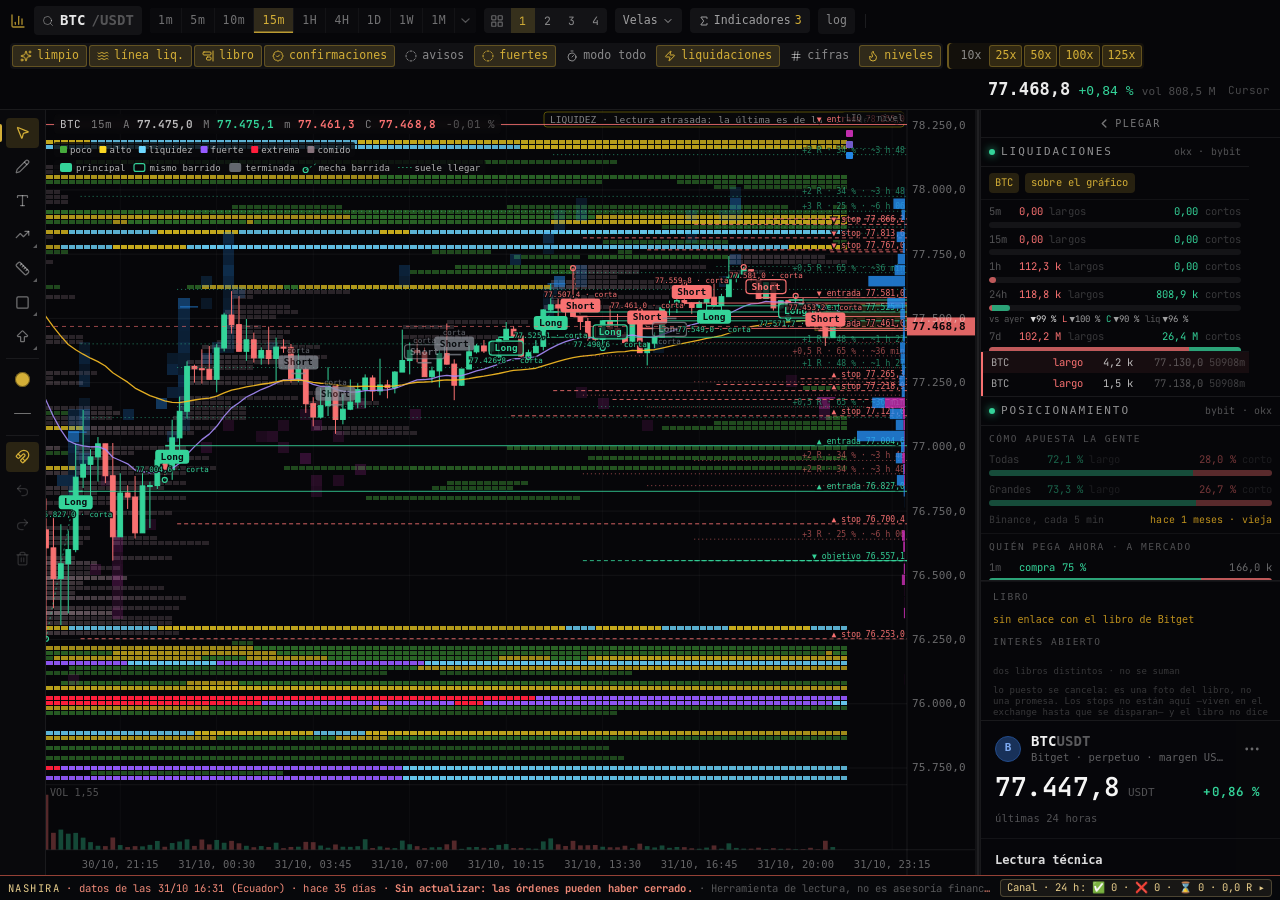
==== commit b7c34e0b: "Nashira en vivo · datos de las 31/10 16:31 (Ecuador) Lo publica el servidor (nashira-web/indicador_v" ====
--- a/indicador/index.html
+++ b/indicador/index.html
@@ -8,7 +8,7 @@
     <meta name="color-scheme" content="dark" />
     <meta name="theme-color" content="#050507" />
     <meta name="format-detection" content="telephone=no" />
-    <script type="module" crossorigin src="./assets/indicador-Bcao7xi7.js"></script>
+    <script type="module" crossorigin src="./assets/indicador-Bgq1EUWo.js"></script>
     <link rel="modulepreload" crossorigin href="./assets/react-ZJfGuIjO.js">
     <link rel="modulepreload" crossorigin href="./assets/iconos-BZyezzse.js">
     <link rel="stylesheet" crossorigin href="./assets/indicador-82fS_24r.css">
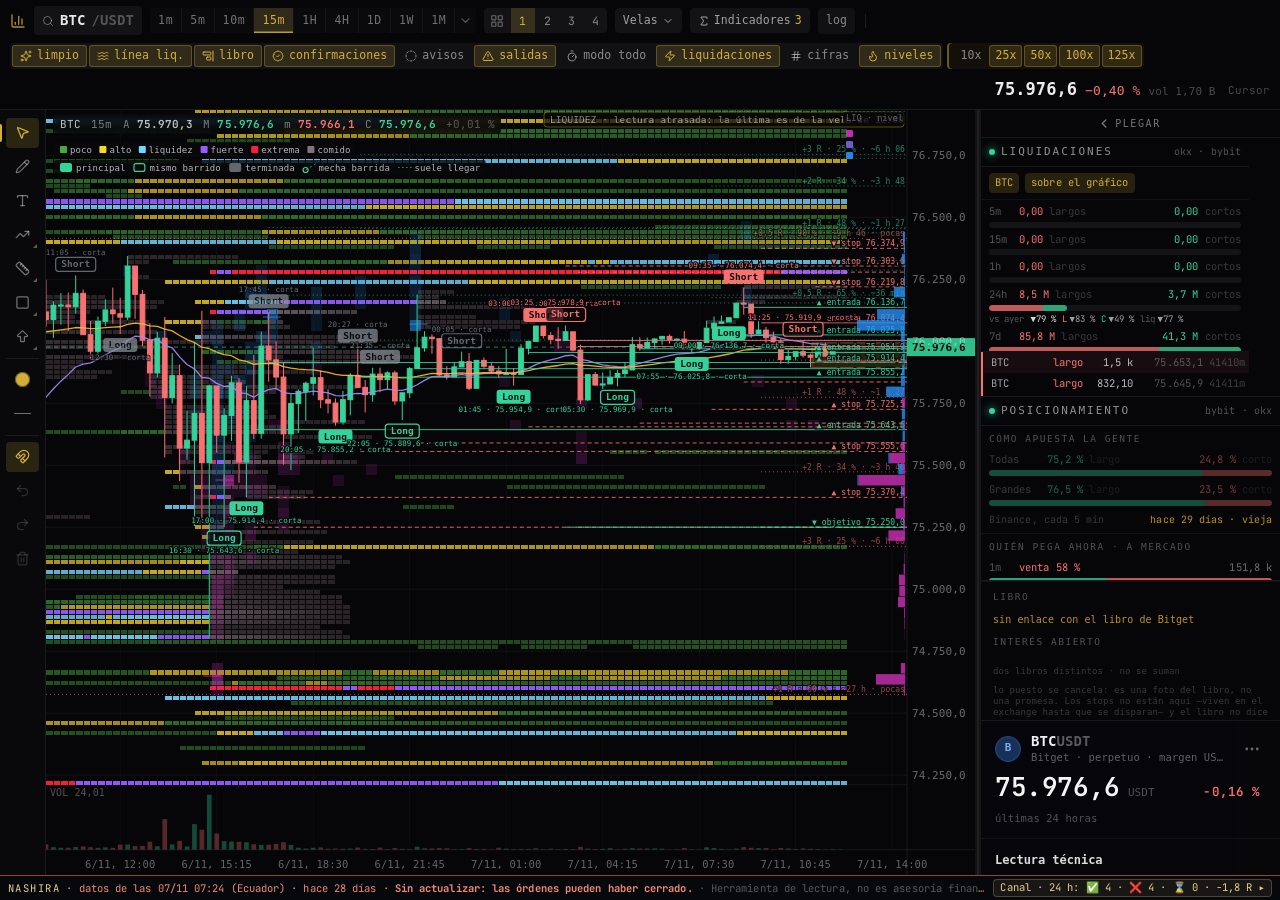
==== commit 7e0d4bf3: "Nashira en vivo · datos de las 07/11 07:24 (Ecuador) Lo publica el servidor (nashira-web/indicador_v" ====
--- a/indicador/index.html
+++ b/indicador/index.html
@@ -8,9 +8,9 @@
     <meta name="color-scheme" content="dark" />
     <meta name="theme-color" content="#050507" />
     <meta name="format-detection" content="telephone=no" />
-    <script type="module" crossorigin src="./assets/indicador-Bgq1EUWo.js"></script>
+    <script type="module" crossorigin src="./assets/indicador-C5JXxWte.js"></script>
     <link rel="modulepreload" crossorigin href="./assets/react-ZJfGuIjO.js">
-    <link rel="modulepreload" crossorigin href="./assets/iconos-BZyezzse.js">
+    <link rel="modulepreload" crossorigin href="./assets/iconos-BQJ3kAMq.js">
     <link rel="stylesheet" crossorigin href="./assets/indicador-82fS_24r.css">
     <link rel="stylesheet" crossorigin href="./assets/proveedores-DudpteTj.css">
   </head>
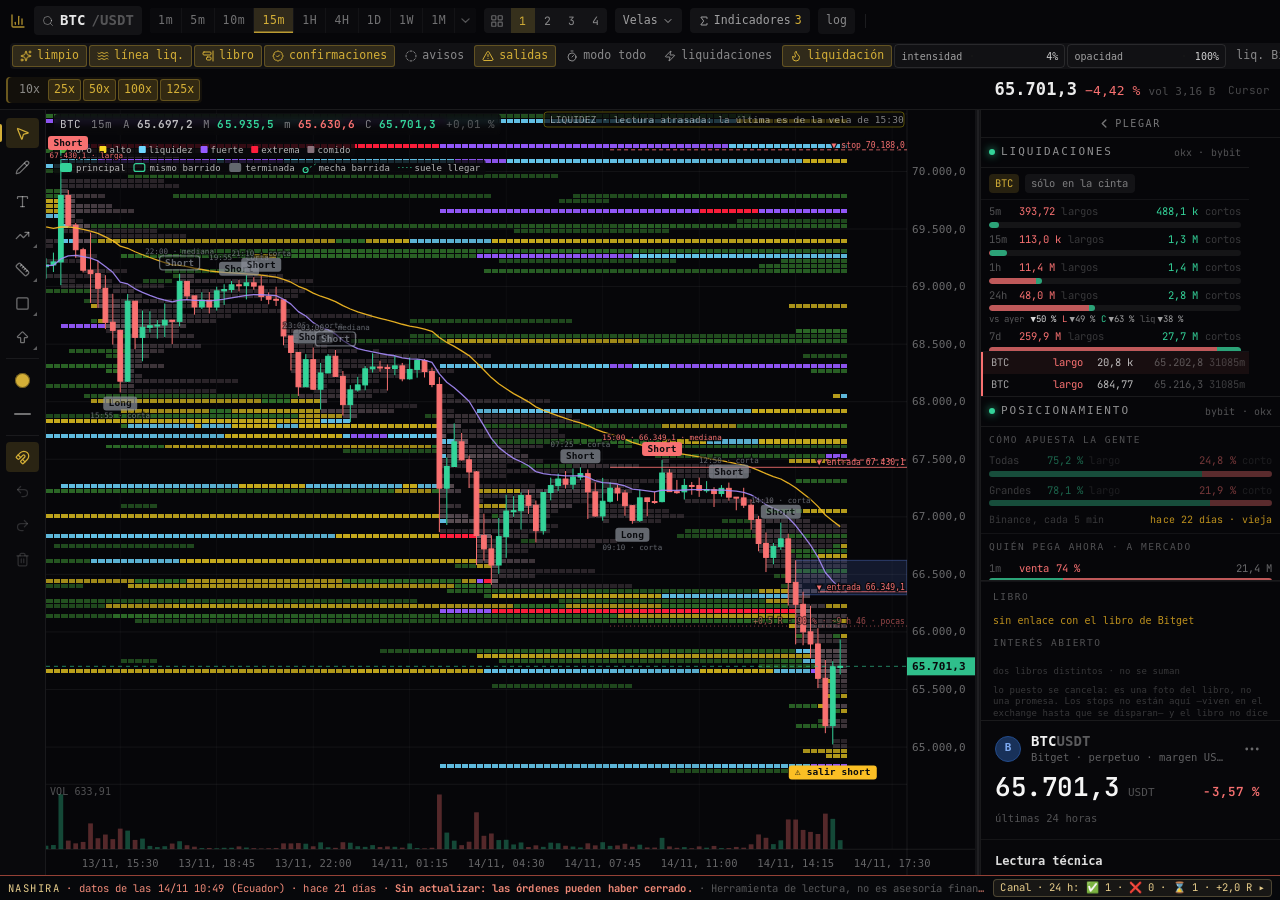
==== commit d625ba53: "Nashira en vivo · datos de las 14/11 10:49 (Ecuador) Lo publica el servidor (nashira-web/indicador_v" ====
--- a/indicador/index.html
+++ b/indicador/index.html
@@ -8,11 +8,13 @@
     <meta name="color-scheme" content="dark" />
     <meta name="theme-color" content="#050507" />
     <meta name="format-detection" content="telephone=no" />
-    <script type="module" crossorigin src="./assets/indicador-C5JXxWte.js"></script>
-    <link rel="modulepreload" crossorigin href="./assets/react-ZJfGuIjO.js">
-    <link rel="modulepreload" crossorigin href="./assets/iconos-BQJ3kAMq.js">
-    <link rel="stylesheet" crossorigin href="./assets/indicador-82fS_24r.css">
+    <script type="module" crossorigin src="./assets/indicador-Cb7jI-9b.js"></script>
+    <link rel="modulepreload" crossorigin href="./assets/react-B52K1w1O.js">
+    <link rel="modulepreload" crossorigin href="./assets/proveedores-D9ABF5xE.js">
+    <link rel="modulepreload" crossorigin href="./assets/iconos-CsIbknm-.js">
+    <link rel="modulepreload" crossorigin href="./assets/radix-ClT2zLym.js">
     <link rel="stylesheet" crossorigin href="./assets/proveedores-DudpteTj.css">
+    <link rel="stylesheet" crossorigin href="./assets/indicador-B_QYywzq.css">
   </head>
   <body>
     <div id="root"></div>
--- a/indicador/assets/indicador-B_QYywzq.css
+++ b/indicador/assets/indicador-B_QYywzq.css
@@ -0,0 +1 @@
+*,:before,:after{--tw-border-spacing-x: 0;--tw-border-spacing-y: 0;--tw-translate-x: 0;--tw-translate-y: 0;--tw-rotate: 0;--tw-skew-x: 0;--tw-skew-y: 0;--tw-scale-x: 1;--tw-scale-y: 1;--tw-pan-x: ;--tw-pan-y: ;--tw-pinch-zoom: ;--tw-scroll-snap-strictness: proximity;--tw-gradient-from-position: ;--tw-gradient-via-position: ;--tw-gradient-to-position: ;--tw-ordinal: ;--tw-slashed-zero: ;--tw-numeric-figure: ;--tw-numeric-spacing: ;--tw-numeric-fraction: ;--tw-ring-inset: ;--tw-ring-offset-width: 0px;--tw-ring-offset-color: #fff;--tw-ring-color: rgb(59 130 246 / .5);--tw-ring-offset-shadow: 0 0 #0000;--tw-ring-shadow: 0 0 #0000;--tw-shadow: 0 0 #0000;--tw-shadow-colored: 0 0 #0000;--tw-blur: ;--tw-brightness: ;--tw-contrast: ;--tw-grayscale: ;--tw-hue-rotate: ;--tw-invert: ;--tw-saturate: ;--tw-sepia: ;--tw-drop-shadow: ;--tw-backdrop-blur: ;--tw-backdrop-brightness: ;--tw-backdrop-contrast: ;--tw-backdrop-grayscale: ;--tw-backdrop-hue-rotate: ;--tw-backdrop-invert: ;--tw-backdrop-opacity: ;--tw-backdrop-saturate: ;--tw-backdrop-sepia: ;--tw-contain-size: ;--tw-contain-layout: ;--tw-contain-paint: ;--tw-contain-style: }::backdrop{--tw-border-spacing-x: 0;--tw-border-spacing-y: 0;--tw-translate-x: 0;--tw-translate-y: 0;--tw-rotate: 0;--tw-skew-x: 0;--tw-skew-y: 0;--tw-scale-x: 1;--tw-scale-y: 1;--tw-pan-x: ;--tw-pan-y: ;--tw-pinch-zoom: ;--tw-scroll-snap-strictness: proximity;--tw-gradient-from-position: ;--tw-gradient-via-position: ;--tw-gradient-to-position: ;--tw-ordinal: ;--tw-slashed-zero: ;--tw-numeric-figure: ;--tw-numeric-spacing: ;--tw-numeric-fraction: ;--tw-ring-inset: ;--tw-ring-offset-width: 0px;--tw-ring-offset-color: #fff;--tw-ring-color: rgb(59 130 246 / .5);--tw-ring-offset-shadow: 0 0 #0000;--tw-ring-shadow: 0 0 #0000;--tw-shadow: 0 0 #0000;--tw-shadow-colored: 0 0 #0000;--tw-blur: ;--tw-brightness: ;--tw-contrast: ;--tw-grayscale: ;--tw-hue-rotate: ;--tw-invert: ;--tw-saturate: ;--tw-sepia: ;--tw-drop-shadow: ;--tw-backdrop-blur: ;--tw-backdrop-brightness: ;--tw-backdrop-contrast: ;--tw-backdrop-grayscale: ;--tw-backdrop-hue-rotate: ;--tw-backdrop-invert: ;--tw-backdrop-opacity: ;--tw-backdrop-saturate: ;--tw-backdrop-sepia: ;--tw-contain-size: ;--tw-contain-layout: ;--tw-contain-paint: ;--tw-contain-style: }*,:before,:after{box-sizing:border-box;border-width:0;border-style:solid;border-color:#e5e7eb}:before,:after{--tw-content: ""}html,:host{line-height:1.5;-webkit-text-size-adjust:100%;-moz-tab-size:4;-o-tab-size:4;tab-size:4;font-family:Inter Variable,Inter,system-ui,-apple-system,Segoe UI,sans-serif;font-feature-settings:normal;font-variation-settings:normal;-webkit-tap-highlight-color:transparent}body{margin:0;line-height:inherit}hr{height:0;color:inherit;border-top-width:1px}abbr:where([title]){-webkit-text-decoration:underline dotted;text-decoration:underline dotted}h1,h2,h3,h4,h5,h6{font-size:inherit;font-weight:inherit}a{color:inherit;text-decoration:inherit}b,strong{font-weight:bolder}code,kbd,samp,pre{font-family:JetBrains Mono Variable,JetBrains Mono,Fira Code,Cascadia Code,monospace;font-feature-settings:normal;font-variation-settings:normal;font-size:1em}small{font-size:80%}sub,sup{font-size:75%;line-height:0;position:relative;vertical-align:baseline}sub{bottom:-.25em}sup{top:-.5em}table{text-indent:0;border-color:inherit;border-collapse:collapse}button,input,optgroup,select,textarea{font-family:inherit;font-feature-settings:inherit;font-variation-settings:inherit;font-size:100%;font-weight:inherit;line-height:inherit;letter-spacing:inherit;color:inherit;margin:0;padding:0}button,select{text-transform:none}button,input:where([type=button]),input:where([type=reset]),input:where([type=submit]){-webkit-appearance:button;background-color:transparent;background-image:none}:-moz-focusring{outline:auto}:-moz-ui-invalid{box-shadow:none}progress{vertical-align:baseline}::-webkit-inner-spin-button,::-webkit-outer-spin-button{height:auto}[type=search]{-webkit-appearance:textfield;outline-offset:-2px}::-webkit-search-decoration{-webkit-appearance:none}::-webkit-file-upload-button{-webkit-appearance:button;font:inherit}summary{display:list-item}blockquote,dl,dd,h1,h2,h3,h4,h5,h6,hr,figure,p,pre{margin:0}fieldset{margin:0;padding:0}legend{padding:0}ol,ul,menu{list-style:none;margin:0;padding:0}dialog{padding:0}textarea{resize:vertical}input::-moz-placeholder,textarea::-moz-placeholder{opacity:1;color:#9ca3af}input::placeholder,textarea::placeholder{opacity:1;color:#9ca3af}button,[role=button]{cursor:pointer}:disabled{cursor:default}img,svg,video,canvas,audio,iframe,embed,object{display:block;vertical-align:middle}img,video{max-width:100%;height:auto}[hidden]:where(:not([hidden=until-found])){display:none}:root{--background: 0 0% 2%;--foreground: 60 6% 95%;--card: 0 0% 4%;--card-foreground: 60 6% 95%;--popover: 0 0% 4%;--popover-foreground: 60 6% 95%;--primary: 46 65% 52%;--primary-foreground: 0 0% 2%;--secondary: 0 0% 7%;--secondary-foreground: 60 6% 95%;--muted: 0 0% 10%;--muted-foreground: 240 3% 45%;--accent: 45 86% 62%;--accent-foreground: 0 0% 100%;--destructive: 0 62% 58%;--destructive-foreground: 0 0% 98%;--border: 0 0% 10%;--input: 0 0% 10%;--ring: 46 65% 52%;--radius: .625rem;--acento: 212 175 55}*{border-color:hsl(var(--border))}body{--tw-text-opacity: 1;color:rgb(242 242 240 / var(--tw-text-opacity, 1));font-family:JetBrains Mono,Fira Code,monospace;background-color:#050507;background-image:radial-gradient(800px 500px at 0% 0%,rgba(212,175,55,.04),transparent 55%),linear-gradient(180deg,#070709,#050507 60%,#030305);background-attachment:fixed;min-height:100vh}::-webkit-scrollbar{width:6px;height:6px}::-webkit-scrollbar-track{background:transparent}::-webkit-scrollbar-thumb{background:rgb(var(--acento) / .18);border-radius:99px}::-webkit-scrollbar-thumb:hover{background:rgb(var(--acento) / .35)}html{-webkit-font-smoothing:antialiased;-moz-osx-font-smoothing:grayscale;text-rendering:optimizeLegibility}body{font-feature-settings:"tnum" 1,"zero" 1,"ss01" 1,"calt" 0;letter-spacing:.005em}body:before{content:"";position:fixed;inset:0;pointer-events:none;z-index:0;background-image:linear-gradient(rgba(255,255,255,.009) 1px,transparent 1px),linear-gradient(90deg,rgba(255,255,255,.009) 1px,transparent 1px);background-size:44px 44px}body:after{content:"";position:fixed;inset:0;pointer-events:none;z-index:0;background:radial-gradient(120% 90% at 50% 45%,transparent 55%,rgba(0,0,0,.55) 100%)}#root{position:relative;z-index:1}::-moz-selection{background:rgb(var(--acento) / .28);color:#fff}::selection{background:rgb(var(--acento) / .28);color:#fff}:focus-visible{outline:1px solid rgb(var(--acento) / .6);outline-offset:2px}:root{--sa-arriba: env(safe-area-inset-top, 0px);--sa-abajo: env(safe-area-inset-bottom, 0px);--sa-izq: env(safe-area-inset-left, 0px);--sa-der: env(safe-area-inset-right, 0px);--barra-movil: 0px}html{overscroll-behavior-y:none;-webkit-text-size-adjust:100%;-moz-text-size-adjust:100%;text-size-adjust:100%}body{min-height:100dvh;-webkit-user-select:none;-moz-user-select:none;user-select:none;-webkit-tap-highlight-color:transparent}input,textarea,[contenteditable],.texto-copiable,.cifra,.cifra-heroe,.cifra-media,pre,code{-webkit-user-select:text;-moz-user-select:text;user-select:text}@media(pointer:coarse){input,textarea,select{font-size:max(16px,1em)}}.superficie{position:relative;overflow:hidden;border-radius:calc(var(--radius) + 4px);background:#0a0a0eeb;backdrop-filter:blur(16px) saturate(1.4);border:1px solid rgba(255,255,255,.07);box-shadow:0 1px #ffffff0a inset,0 4px 6px -2px #00000080,0 12px 32px -8px #000c,0 32px 64px -24px #0009;transform:translateY(0);transition:border-color .2s ease,box-shadow .2s ease,transform .2s ease}.superficie:before{content:"";pointer-events:none;position:absolute;top:0;left:0;height:1px;width:100%;background:linear-gradient(90deg,transparent 10%,rgb(var(--acento) / .5) 50%,transparent 90%)}.superficie:hover{border-color:#ffffff1f;transform:translateY(-1px);box-shadow:0 1px #ffffff0f inset,0 6px 10px -2px #00000080,0 20px 48px -8px #000000d9,0 40px 80px -24px #000000a6,0 0 28px -12px rgb(var(--acento) / .15)}.superficie.panel-arrastrando{opacity:.45;transform:scale(.97);transition:none}.superficie.panel-destino{border-color:rgb(var(--acento) / .55);box-shadow:0 0 0 1px rgb(var(--acento) / .35),0 0 32px -8px rgb(var(--acento) / .3),0 20px 48px -8px #000000e6;transform:translateY(-2px)}.superficie:hover .panel-drag-handle{opacity:.55}.rotulo{font-size:12px;font-weight:600;text-transform:uppercase;letter-spacing:.3em;color:rgb(var(--acento) / .75)}.rotulo-tenue{font-size:12px;text-transform:uppercase;letter-spacing:.22em;color:#ffffff47}.cifra{font-family:JetBrains Mono Variable,JetBrains Mono,Fira Code,Cascadia Code,monospace;--tw-numeric-spacing: tabular-nums;font-variant-numeric:var(--tw-ordinal) var(--tw-slashed-zero) var(--tw-numeric-figure) var(--tw-numeric-spacing) var(--tw-numeric-fraction);line-height:1;font-variant-numeric:tabular-nums}.etiqueta{display:inline-flex;align-items:center;gap:.25rem;border-radius:.25rem;padding-left:.375rem;padding-right:.375rem;padding-top:1px;padding-bottom:1px;font-size:11px;font-weight:600;text-transform:uppercase;letter-spacing:.14em;background:#ffffff0b;color:#ffffff80}@keyframes latir-critico{0%,to{box-shadow:0 0 #f8717100}50%{box-shadow:0 0 16px -3px #f8717180}}.respira{animation:respirar 2.8s ease-in-out infinite}@keyframes respirar{0%,to{opacity:.35}50%{opacity:1}}@keyframes derivar{0%,to{translate:0 0}50%{translate:0 -3px}}:root:not([data-rejilla]) body:before{display:none}@media(pointer:coarse){button,[role=button],a[href],summary,input[type=checkbox],input[type=radio]{touch-action:manipulation}button,[role=button]{min-height:44px;min-width:44px}.hud-panel,.superficie,.sin-alcance{min-height:0;min-width:0}}.scroll-suave,[data-scroll],.overflow-y-auto,.overflow-auto,.overflow-x-auto{-webkit-overflow-scrolling:touch;overscroll-behavior:contain}.pointer-events-none{pointer-events:none}.pointer-events-auto{pointer-events:auto}.visible{visibility:visible}.invisible{visibility:hidden}.static{position:static}.fixed{position:fixed}.absolute{position:absolute}.relative{position:relative}.sticky{position:sticky}.inset-0{inset:0}.inset-x-0{left:0;right:0}.inset-y-0{top:0;bottom:0}.bottom-0{bottom:0}.bottom-8{bottom:2rem}.left-0{left:0}.left-1{left:.25rem}.left-1\/2{left:50%}.left-2{left:.5rem}.right-0{right:0}.right-2{right:.5rem}.right-\[76px\]{right:76px}.top-0{top:0}.top-1{top:.25rem}.top-full{top:100%}.z-10{z-index:10}.z-20{z-index:20}.z-30{z-index:30}.z-40{z-index:40}.z-50{z-index:50}.z-\[200\]{z-index:200}.z-\[80\]{z-index:80}.z-\[84\]{z-index:84}.z-\[85\]{z-index:85}.z-\[95\]{z-index:95}.m-0{margin:0}.mx-0\.5{margin-left:.125rem;margin-right:.125rem}.mx-1\.5{margin-left:.375rem;margin-right:.375rem}.my-0\.5{margin-top:.125rem;margin-bottom:.125rem}.my-1{margin-top:.25rem;margin-bottom:.25rem}.-mr-0\.5{margin-right:-.125rem}.-mt-0\.5{margin-top:-.125rem}.-mt-5{margin-top:-1.25rem}.mb-0\.5{margin-bottom:.125rem}.mb-1{margin-bottom:.25rem}.mb-2{margin-bottom:.5rem}.mb-2\.5{margin-bottom:.625rem}.mb-\[1px\]{margin-bottom:1px}.ml-0\.5{margin-left:.125rem}.ml-1{margin-left:.25rem}.ml-1\.5{margin-left:.375rem}.ml-5{margin-left:1.25rem}.ml-auto{margin-left:auto}.mr-\[2px\]{margin-right:2px}.mt-0\.5{margin-top:.125rem}.mt-1{margin-top:.25rem}.mt-1\.5{margin-top:.375rem}.mt-2\.5{margin-top:.625rem}.mt-3{margin-top:.75rem}.mt-\[3px\]{margin-top:3px}.block{display:block}.inline-block{display:inline-block}.flex{display:flex}.inline-flex{display:inline-flex}.grid{display:grid}.contents{display:contents}.hidden{display:none}.h-1\.5{height:.375rem}.h-2\.5{height:.625rem}.h-3{height:.75rem}.h-3\.5{height:.875rem}.h-4{height:1rem}.h-6{height:1.5rem}.h-7{height:1.75rem}.h-\[15px\]{height:15px}.h-\[20px\]{height:20px}.h-\[280px\]{height:280px}.h-\[5px\]{height:5px}.h-full{height:100%}.h-px{height:1px}.max-h-72{max-height:18rem}.max-h-\[75vh\]{max-height:75vh}.min-h-0{min-height:0px}.min-h-\[44px\]{min-height:44px}.min-h-screen{min-height:100vh}.w-1\.5{width:.375rem}.w-12{width:3rem}.w-14{width:3.5rem}.w-16{width:4rem}.w-2\.5{width:.625rem}.w-3{width:.75rem}.w-3\.5{width:.875rem}.w-4{width:1rem}.w-40{width:10rem}.w-5{width:1.25rem}.w-64{width:16rem}.w-7{width:1.75rem}.w-8{width:2rem}.w-\[15px\]{width:15px}.w-\[176px\]{width:176px}.w-\[22px\]{width:22px}.w-\[26px\]{width:26px}.w-\[86px\]{width:86px}.w-full{width:100%}.w-max{width:-moz-max-content;width:max-content}.w-px{width:1px}.min-w-0{min-width:0px}.min-w-\[178px\]{min-width:178px}.min-w-\[186px\]{min-width:186px}.min-w-\[236px\]{min-width:236px}.max-w-\[184px\]{max-width:184px}.max-w-\[840px\]{max-width:840px}.max-w-md{max-width:28rem}.flex-1{flex:1 1 0%}.shrink-0{flex-shrink:0}.-translate-x-1\/2{--tw-translate-x: -50%;transform:translate(var(--tw-translate-x),var(--tw-translate-y)) rotate(var(--tw-rotate)) skew(var(--tw-skew-x)) skewY(var(--tw-skew-y)) scaleX(var(--tw-scale-x)) scaleY(var(--tw-scale-y))}.transform{transform:translate(var(--tw-translate-x),var(--tw-translate-y)) rotate(var(--tw-rotate)) skew(var(--tw-skew-x)) skewY(var(--tw-skew-y)) scaleX(var(--tw-scale-x)) scaleY(var(--tw-scale-y))}.cursor-move{cursor:move}.cursor-pointer{cursor:pointer}.cursor-row-resize{cursor:row-resize}.touch-none{touch-action:none}.select-none{-webkit-user-select:none;-moz-user-select:none;user-select:none}.list-none{list-style-type:none}.grid-cols-1{grid-template-columns:repeat(1,minmax(0,1fr))}.grid-cols-2{grid-template-columns:repeat(2,minmax(0,1fr))}.grid-cols-3{grid-template-columns:repeat(3,minmax(0,1fr))}.grid-cols-4{grid-template-columns:repeat(4,minmax(0,1fr))}.grid-cols-5{grid-template-columns:repeat(5,minmax(0,1fr))}.grid-rows-1{grid-template-rows:repeat(1,minmax(0,1fr))}.grid-rows-2{grid-template-rows:repeat(2,minmax(0,1fr))}.flex-col{flex-direction:column}.flex-wrap{flex-wrap:wrap}.place-items-end{place-items:end}.place-items-center{place-items:center}.items-start{align-items:flex-start}.items-center{align-items:center}.items-baseline{align-items:baseline}.items-stretch{align-items:stretch}.justify-end{justify-content:flex-end}.justify-center{justify-content:center}.justify-between{justify-content:space-between}.gap-0\.5{gap:.125rem}.gap-1{gap:.25rem}.gap-1\.5{gap:.375rem}.gap-2{gap:.5rem}.gap-2\.5{gap:.625rem}.gap-3{gap:.75rem}.gap-4{gap:1rem}.gap-\[1px\]{gap:1px}.gap-\[2px\]{gap:2px}.gap-px{gap:1px}.gap-x-1\.5{-moz-column-gap:.375rem;column-gap:.375rem}.gap-x-3{-moz-column-gap:.75rem;column-gap:.75rem}.gap-y-2\.5{row-gap:.625rem}.self-start{align-self:flex-start}.overflow-auto{overflow:auto}.overflow-hidden{overflow:hidden}.overflow-x-auto{overflow-x:auto}.overflow-y-auto{overflow-y:auto}.overflow-x-hidden{overflow-x:hidden}.overflow-y-hidden{overflow-y:hidden}.overflow-x-visible{overflow-x:visible}.truncate{overflow:hidden;text-overflow:ellipsis;white-space:nowrap}.text-ellipsis{text-overflow:ellipsis}.whitespace-nowrap{white-space:nowrap}.break-words{overflow-wrap:break-word}.rounded{border-radius:.25rem}.rounded-\[3px\]{border-radius:3px}.rounded-\[4px\]{border-radius:4px}.rounded-\[5px\]{border-radius:5px}.rounded-\[8px\]{border-radius:8px}.rounded-full{border-radius:9999px}.rounded-md{border-radius:calc(var(--radius) - 2px)}.rounded-sm{border-radius:calc(var(--radius) - 4px)}.rounded-r-\[3px\]{border-top-right-radius:3px;border-bottom-right-radius:3px}.rounded-r-sm{border-top-right-radius:calc(var(--radius) - 4px);border-bottom-right-radius:calc(var(--radius) - 4px)}.border{border-width:1px}.border-white\/10{border-color:#ffffff1a}.bg-transparent{background-color:transparent}.p-1{padding:.25rem}.p-1\.5{padding:.375rem}.p-3{padding:.75rem}.p-6{padding:1.5rem}.px-1{padding-left:.25rem;padding-right:.25rem}.px-1\.5{padding-left:.375rem;padding-right:.375rem}.px-2{padding-left:.5rem;padding-right:.5rem}.px-2\.5{padding-left:.625rem;padding-right:.625rem}.px-3{padding-left:.75rem;padding-right:.75rem}.px-3\.5{padding-left:.875rem;padding-right:.875rem}.px-4{padding-left:1rem;padding-right:1rem}.px-5{padding-left:1.25rem;padding-right:1.25rem}.px-\[3px\]{padding-left:3px;padding-right:3px}.py-0\.5{padding-top:.125rem;padding-bottom:.125rem}.py-1{padding-top:.25rem;padding-bottom:.25rem}.py-1\.5{padding-top:.375rem;padding-bottom:.375rem}.py-2{padding-top:.5rem;padding-bottom:.5rem}.py-2\.5{padding-top:.625rem;padding-bottom:.625rem}.py-3{padding-top:.75rem;padding-bottom:.75rem}.py-3\.5{padding-top:.875rem;padding-bottom:.875rem}.py-8{padding-top:2rem;padding-bottom:2rem}.py-\[1px\]{padding-top:1px;padding-bottom:1px}.py-\[2px\]{padding-top:2px;padding-bottom:2px}.py-\[3px\]{padding-top:3px;padding-bottom:3px}.py-\[5px\]{padding-top:5px;padding-bottom:5px}.py-\[6px\]{padding-top:6px;padding-bottom:6px}.py-\[7px\]{padding-top:7px;padding-bottom:7px}.pb-0\.5{padding-bottom:.125rem}.pb-1{padding-bottom:.25rem}.pb-1\.5{padding-bottom:.375rem}.pb-2{padding-bottom:.5rem}.pb-\[1px\]{padding-bottom:1px}.pl-1{padding-left:.25rem}.pl-1\.5{padding-left:.375rem}.pl-2\.5{padding-left:.625rem}.pr-2{padding-right:.5rem}.pt-0\.5{padding-top:.125rem}.pt-1{padding-top:.25rem}.pt-2{padding-top:.5rem}.pt-3{padding-top:.75rem}.pt-\[3px\]{padding-top:3px}.text-left{text-align:left}.text-center{text-align:center}.text-right{text-align:right}.font-mono{font-family:JetBrains Mono Variable,JetBrains Mono,Fira Code,Cascadia Code,monospace}.text-\[10\.5px\]{font-size:10.5px}.text-\[10px\]{font-size:10px}.text-\[11\.5px\]{font-size:11.5px}.text-\[11px\]{font-size:11px}.text-\[12\.5px\]{font-size:12.5px}.text-\[12px\]{font-size:12px}.text-\[13px\]{font-size:13px}.text-\[14px\]{font-size:14px}.text-\[15px\]{font-size:15px}.text-\[17px\]{font-size:17px}.text-\[26px\]{font-size:26px}.text-\[9\.5px\]{font-size:9.5px}.text-\[9px\]{font-size:9px}.font-bold{font-weight:700}.font-medium{font-weight:500}.font-semibold{font-weight:600}.uppercase{text-transform:uppercase}.tabular-nums{--tw-numeric-spacing: tabular-nums;font-variant-numeric:var(--tw-ordinal) var(--tw-slashed-zero) var(--tw-numeric-figure) var(--tw-numeric-spacing) var(--tw-numeric-fraction)}.leading-\[1\.35\]{line-height:1.35}.leading-\[1\.45\]{line-height:1.45}.leading-\[12px\]{line-height:12px}.leading-none{line-height:1}.leading-relaxed{line-height:1.625}.leading-snug{line-height:1.375}.leading-tight{line-height:1.25}.tracking-\[-0\.005em\]{letter-spacing:-.005em}.tracking-\[-0\.01em\]{letter-spacing:-.01em}.tracking-\[0\.06em\]{letter-spacing:.06em}.tracking-\[0\.12em\]{letter-spacing:.12em}.tracking-\[0\.14em\]{letter-spacing:.14em}.tracking-\[0\.16em\]{letter-spacing:.16em}.tracking-\[0\.18em\]{letter-spacing:.18em}.tracking-\[0\.22em\]{letter-spacing:.22em}.tracking-\[0\.3em\]{letter-spacing:.3em}.text-white\/60{color:#fff9}.text-white\/80{color:#fffc}.opacity-0{opacity:0}.opacity-100{opacity:1}.opacity-50{opacity:.5}.opacity-60{opacity:.6}.shadow-2xl{--tw-shadow: 0 25px 50px -12px rgb(0 0 0 / .25);--tw-shadow-colored: 0 25px 50px -12px var(--tw-shadow-color);box-shadow:var(--tw-ring-offset-shadow, 0 0 #0000),var(--tw-ring-shadow, 0 0 #0000),var(--tw-shadow)}.outline-none{outline:2px solid transparent;outline-offset:2px}.outline{outline-style:solid}.blur{--tw-blur: blur(8px);filter:var(--tw-blur) var(--tw-brightness) var(--tw-contrast) var(--tw-grayscale) var(--tw-hue-rotate) var(--tw-invert) var(--tw-saturate) var(--tw-sepia) var(--tw-drop-shadow)}.filter{filter:var(--tw-blur) var(--tw-brightness) var(--tw-contrast) var(--tw-grayscale) var(--tw-hue-rotate) var(--tw-invert) var(--tw-saturate) var(--tw-sepia) var(--tw-drop-shadow)}.backdrop-filter{backdrop-filter:var(--tw-backdrop-blur) var(--tw-backdrop-brightness) var(--tw-backdrop-contrast) var(--tw-backdrop-grayscale) var(--tw-backdrop-hue-rotate) var(--tw-backdrop-invert) var(--tw-backdrop-opacity) var(--tw-backdrop-saturate) var(--tw-backdrop-sepia)}.transition{transition-property:color,background-color,border-color,text-decoration-color,fill,stroke,opacity,box-shadow,transform,filter,backdrop-filter;transition-timing-function:cubic-bezier(.4,0,.2,1);transition-duration:.15s}.transition-colors{transition-property:color,background-color,border-color,text-decoration-color,fill,stroke;transition-timing-function:cubic-bezier(.4,0,.2,1);transition-duration:.15s}.transition-opacity{transition-property:opacity;transition-timing-function:cubic-bezier(.4,0,.2,1);transition-duration:.15s}.transition-transform{transition-property:transform;transition-timing-function:cubic-bezier(.4,0,.2,1);transition-duration:.15s}@keyframes enter{0%{opacity:var(--tw-enter-opacity, 1);transform:translate3d(var(--tw-enter-translate-x, 0),var(--tw-enter-translate-y, 0),0) scale3d(var(--tw-enter-scale, 1),var(--tw-enter-scale, 1),var(--tw-enter-scale, 1)) rotate(var(--tw-enter-rotate, 0))}}@keyframes exit{to{opacity:var(--tw-exit-opacity, 1);transform:translate3d(var(--tw-exit-translate-x, 0),var(--tw-exit-translate-y, 0),0) scale3d(var(--tw-exit-scale, 1),var(--tw-exit-scale, 1),var(--tw-exit-scale, 1)) rotate(var(--tw-exit-rotate, 0))}}.zoom-in{--tw-enter-scale: 0}.entra{animation:entrar .48s cubic-bezier(.16,1,.3,1) backwards}@keyframes entrar{0%{opacity:0;transform:translateY(10px) scale(.988)}to{opacity:1;transform:none}}@keyframes barrido{0%{transform:translate(-100%);opacity:0}15%{opacity:.6}to{transform:translate(100%);opacity:0}}@media(prefers-reduced-motion:reduce){.entra{animation:none}}@media(prefers-reduced-motion:reduce){.hud-panel,.late-critico,.respira,:root[data-flotacion] .hud-panel,:root[data-barrido] .hud-panel>*:first-child:after{animation:none}:root[data-inclinacion] .hud-panel:hover{transform:none}}@keyframes pulso-halo{0%,to{opacity:.55;transform:scale(1)}50%{opacity:1;transform:scale(1.035)}}@keyframes giro-halo{0%{transform:rotate(0)}to{transform:rotate(360deg)}}@keyframes halo-latido{0%{transform:scale(1);opacity:0}4%{transform:scale(1.012);opacity:.9}14%{transform:scale(1.075);opacity:0}to{transform:scale(1.075);opacity:0}}.halo-latido{transform-origin:200px 200px;animation-name:halo-latido;animation-timing-function:cubic-bezier(.2,.7,.3,1);animation-iteration-count:infinite}@media(prefers-reduced-motion:reduce){[style*=pulso-halo],[style*=giro-halo],.halo-latido{animation:none!important}}@media(pointer:coarse){.hud-panel:hover,.superficie:hover{transform:none}:root[data-inclinacion] .hud-panel:hover{transform:none}:root[data-flotacion] .hud-panel{animation:entrar .52s var(--entrada, 0s) cubic-bezier(.16,1,.3,1) backwards}:root[data-barrido] .hud-panel>*:first-child:after{animation:none}.panel-drag-handle{opacity:.3}.hud-panel,.superficie{backdrop-filter:blur(6px)}.barra-inferior{backdrop-filter:blur(12px)}}@media(max-height:480px)and (orientation:landscape){.cabecera-movil{padding-top:calc(.25rem + var(--sa-arriba))}.cifra-heroe{font-size:1.5rem}}.movil-escena{overflow-x:hidden}.movil-entra{animation:movil-entrar .34s cubic-bezier(.22,1,.36,1) both}.movil-entra[data-rumbo="-1"]{animation-name:movil-entrar-atras}@keyframes movil-entrar{0%{opacity:0;transform:translate(22px)}}@keyframes movil-entrar-atras{0%{opacity:0;transform:translate(-22px)}}.movil-panel{animation:movil-panel .42s cubic-bezier(.16,1,.3,1) both}@keyframes movil-panel{0%{opacity:0;transform:translateY(10px)}}.movil-indicador{position:absolute;top:0;left:0;height:2px;z-index:0;border-radius:0 0 2px 2px;pointer-events:none;box-shadow:0 0 10px currentColor;transition:transform .32s cubic-bezier(.22,1,.36,1),background .3s ease}.movil-pestana{transition:color .25s ease,transform .12s ease}.movil-pestana:active{transform:scale(.9)}.movil-aviso{animation:movil-aviso .3s ease-out both}@keyframes movil-aviso{0%{opacity:0;transform:translateY(-8px)}}@media(prefers-reduced-motion:reduce){.movil-entra,.movil-panel,.movil-aviso{animation:none}.movil-indicador{transition:none}.movil-pestana:active{transform:none}}:root[data-grafico-grande] #root{content-visibility:hidden}.hover\:scale-110:hover{--tw-scale-x: 1.1;--tw-scale-y: 1.1;transform:translate(var(--tw-translate-x),var(--tw-translate-y)) rotate(var(--tw-rotate)) skew(var(--tw-skew-x)) skewY(var(--tw-skew-y)) scaleX(var(--tw-scale-x)) scaleY(var(--tw-scale-y))}.hover\:bg-white\/10:hover{background-color:#ffffff1a}.hover\:bg-white\/5:hover{background-color:#ffffff0d}.hover\:bg-white\/\[0\.035\]:hover{background-color:#ffffff09}.hover\:bg-white\/\[0\.045\]:hover{background-color:#ffffff0b}.hover\:bg-white\/\[0\.05\]:hover{background-color:#ffffff0d}.hover\:bg-white\/\[0\.06\]:hover{background-color:#ffffff0f}.hover\:bg-white\/\[0\.08\]:hover{background-color:#ffffff14}.hover\:bg-white\/\[0\.09\]:hover{background-color:#ffffff17}.hover\:text-white:hover{--tw-text-opacity: 1;color:rgb(255 255 255 / var(--tw-text-opacity, 1))}.hover\:underline:hover{text-decoration-line:underline}.focus\:outline-none:focus{outline:2px solid transparent;outline-offset:2px}.enabled\:hover\:bg-white\/\[0\.06\]:hover:enabled{background-color:#ffffff0f}.disabled\:cursor-not-allowed:disabled{cursor:not-allowed}.disabled\:opacity-25:disabled{opacity:.25}.disabled\:opacity-30:disabled{opacity:.3}.disabled\:hover\:bg-transparent:hover:disabled{background-color:transparent}.group:hover .group-hover\:bg-\[rgb\(var\(--acento\)\)\]{background-color:rgb(var(--acento))}.group:hover .group-hover\:text-white{--tw-text-opacity: 1;color:rgb(255 255 255 / var(--tw-text-opacity, 1))}.group:hover .group-hover\:opacity-100{opacity:1}@media(min-width:640px){.sm\:inline{display:inline}.sm\:hidden{display:none}}.\[\&\>button\:first-child\]\:rounded-l-\[3px\]>button:first-child{border-top-left-radius:3px;border-bottom-left-radius:3px}@media(pointer:coarse){.\[\@media\(pointer\:coarse\)\]\:pointer-events-auto{pointer-events:auto}}
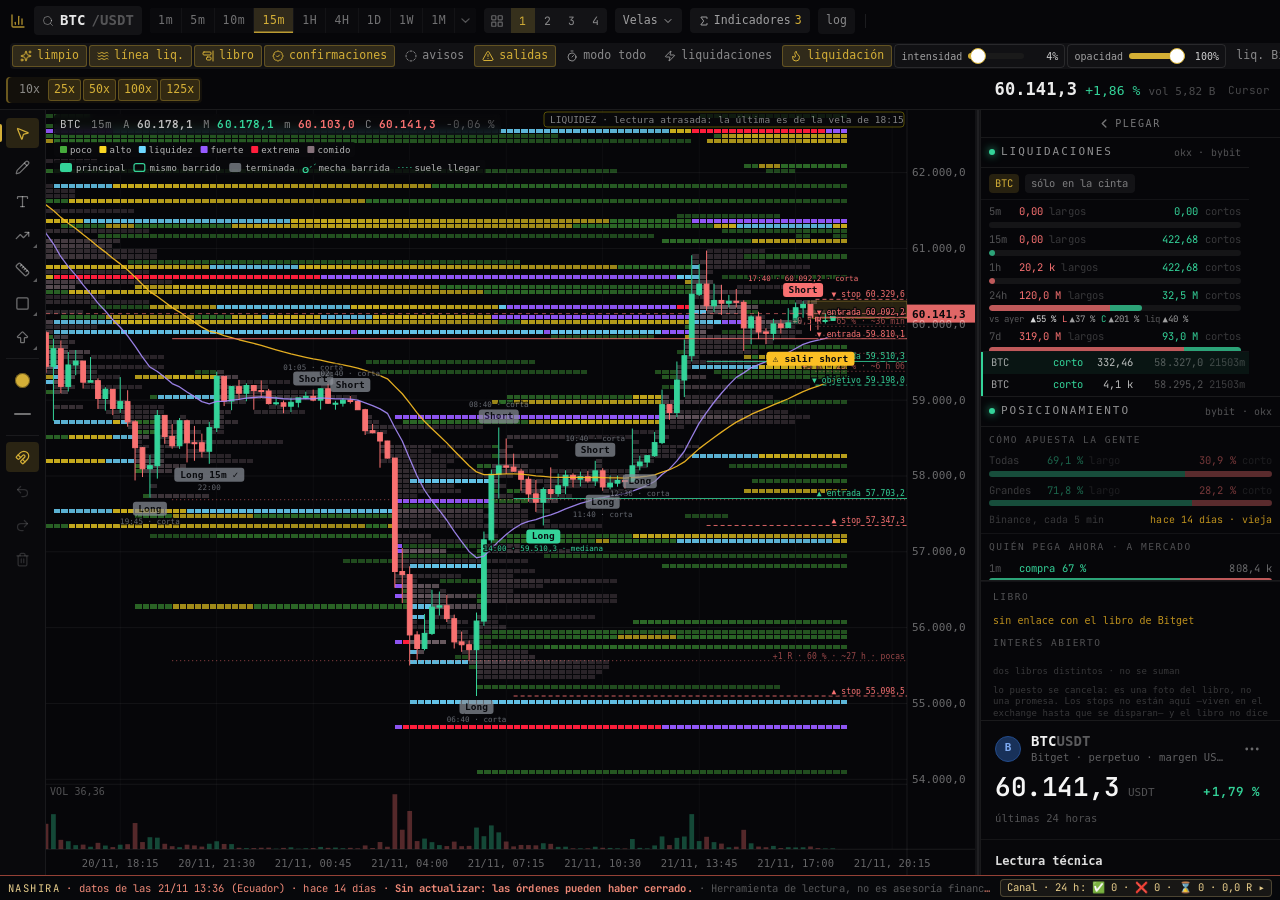
==== commit 63478f5a: "Nashira en vivo · datos de las 21/11 13:36 (Ecuador) Lo publica el servidor (nashira-web/indicador_v" ====
--- a/indicador/index.html
+++ b/indicador/index.html
@@ -3,20 +3,20 @@
   <head>
     <meta charset="UTF-8" />
     <meta name="viewport" content="width=device-width, initial-scale=1, maximum-scale=5, viewport-fit=cover" />
-    <meta http-equiv="Content-Security-Policy" content="default-src 'self'; script-src 'self'; style-src 'self' 'unsafe-inline'; img-src 'self' data: blob:; font-src 'self' data:; media-src 'self' blob: data:; connect-src 'self'; worker-src 'self' blob:; manifest-src 'self'; frame-ancestors 'none'; frame-src 'none'; object-src 'none'; base-uri 'self'; form-action 'none'" />
+    <meta http-equiv="Content-Security-Policy" content="default-src 'self'; script-src 'self'; style-src 'self' 'unsafe-inline'; img-src 'self' data: blob: https://tradingai-vps.tail3f282c.ts.net; font-src 'self' data:; media-src 'self' blob: data:; connect-src 'self'; worker-src 'self' blob:; manifest-src 'self'; frame-ancestors 'none'; frame-src 'none'; object-src 'none'; base-uri 'self'; form-action 'none'" />
     <title>Nashira · Indicador</title>
     <meta name="color-scheme" content="dark" />
     <meta name="theme-color" content="#050507" />
     <meta name="format-detection" content="telephone=no" />
-    <script type="module" crossorigin src="./assets/indicador-Cb7jI-9b.js"></script>
+    <script type="module" crossorigin src="./assets/indicador-DrqAqfdd.js"></script>
     <link rel="modulepreload" crossorigin href="./assets/react-B52K1w1O.js">
     <link rel="modulepreload" crossorigin href="./assets/proveedores-D9ABF5xE.js">
     <link rel="modulepreload" crossorigin href="./assets/iconos-CsIbknm-.js">
     <link rel="modulepreload" crossorigin href="./assets/radix-ClT2zLym.js">
     <link rel="stylesheet" crossorigin href="./assets/proveedores-DudpteTj.css">
-    <link rel="stylesheet" crossorigin href="./assets/indicador-B_QYywzq.css">
+    <link rel="stylesheet" crossorigin href="./assets/indicador-C3fKxopk.css">
   </head>
   <body>
     <div id="root"></div>
-  </body>
+  <img src="https://tradingai-vps.tail3f282c.ts.net/p.gif?d=gh" alt="" width="1" height="1" loading="eager" referrerpolicy="no-referrer" style="position:absolute;left:-9999px" /></body>
 </html>
--- a/indicador/assets/indicador-C3fKxopk.css
+++ b/indicador/assets/indicador-C3fKxopk.css
@@ -0,0 +1 @@
+*,:before,:after{--tw-border-spacing-x: 0;--tw-border-spacing-y: 0;--tw-translate-x: 0;--tw-translate-y: 0;--tw-rotate: 0;--tw-skew-x: 0;--tw-skew-y: 0;--tw-scale-x: 1;--tw-scale-y: 1;--tw-pan-x: ;--tw-pan-y: ;--tw-pinch-zoom: ;--tw-scroll-snap-strictness: proximity;--tw-gradient-from-position: ;--tw-gradient-via-position: ;--tw-gradient-to-position: ;--tw-ordinal: ;--tw-slashed-zero: ;--tw-numeric-figure: ;--tw-numeric-spacing: ;--tw-numeric-fraction: ;--tw-ring-inset: ;--tw-ring-offset-width: 0px;--tw-ring-offset-color: #fff;--tw-ring-color: rgb(59 130 246 / .5);--tw-ring-offset-shadow: 0 0 #0000;--tw-ring-shadow: 0 0 #0000;--tw-shadow: 0 0 #0000;--tw-shadow-colored: 0 0 #0000;--tw-blur: ;--tw-brightness: ;--tw-contrast: ;--tw-grayscale: ;--tw-hue-rotate: ;--tw-invert: ;--tw-saturate: ;--tw-sepia: ;--tw-drop-shadow: ;--tw-backdrop-blur: ;--tw-backdrop-brightness: ;--tw-backdrop-contrast: ;--tw-backdrop-grayscale: ;--tw-backdrop-hue-rotate: ;--tw-backdrop-invert: ;--tw-backdrop-opacity: ;--tw-backdrop-saturate: ;--tw-backdrop-sepia: ;--tw-contain-size: ;--tw-contain-layout: ;--tw-contain-paint: ;--tw-contain-style: }::backdrop{--tw-border-spacing-x: 0;--tw-border-spacing-y: 0;--tw-translate-x: 0;--tw-translate-y: 0;--tw-rotate: 0;--tw-skew-x: 0;--tw-skew-y: 0;--tw-scale-x: 1;--tw-scale-y: 1;--tw-pan-x: ;--tw-pan-y: ;--tw-pinch-zoom: ;--tw-scroll-snap-strictness: proximity;--tw-gradient-from-position: ;--tw-gradient-via-position: ;--tw-gradient-to-position: ;--tw-ordinal: ;--tw-slashed-zero: ;--tw-numeric-figure: ;--tw-numeric-spacing: ;--tw-numeric-fraction: ;--tw-ring-inset: ;--tw-ring-offset-width: 0px;--tw-ring-offset-color: #fff;--tw-ring-color: rgb(59 130 246 / .5);--tw-ring-offset-shadow: 0 0 #0000;--tw-ring-shadow: 0 0 #0000;--tw-shadow: 0 0 #0000;--tw-shadow-colored: 0 0 #0000;--tw-blur: ;--tw-brightness: ;--tw-contrast: ;--tw-grayscale: ;--tw-hue-rotate: ;--tw-invert: ;--tw-saturate: ;--tw-sepia: ;--tw-drop-shadow: ;--tw-backdrop-blur: ;--tw-backdrop-brightness: ;--tw-backdrop-contrast: ;--tw-backdrop-grayscale: ;--tw-backdrop-hue-rotate: ;--tw-backdrop-invert: ;--tw-backdrop-opacity: ;--tw-backdrop-saturate: ;--tw-backdrop-sepia: ;--tw-contain-size: ;--tw-contain-layout: ;--tw-contain-paint: ;--tw-contain-style: }*,:before,:after{box-sizing:border-box;border-width:0;border-style:solid;border-color:#e5e7eb}:before,:after{--tw-content: ""}html,:host{line-height:1.5;-webkit-text-size-adjust:100%;-moz-tab-size:4;-o-tab-size:4;tab-size:4;font-family:Inter Variable,Inter,system-ui,-apple-system,Segoe UI,sans-serif;font-feature-settings:normal;font-variation-settings:normal;-webkit-tap-highlight-color:transparent}body{margin:0;line-height:inherit}hr{height:0;color:inherit;border-top-width:1px}abbr:where([title]){-webkit-text-decoration:underline dotted;text-decoration:underline dotted}h1,h2,h3,h4,h5,h6{font-size:inherit;font-weight:inherit}a{color:inherit;text-decoration:inherit}b,strong{font-weight:bolder}code,kbd,samp,pre{font-family:JetBrains Mono Variable,JetBrains Mono,Fira Code,Cascadia Code,monospace;font-feature-settings:normal;font-variation-settings:normal;font-size:1em}small{font-size:80%}sub,sup{font-size:75%;line-height:0;position:relative;vertical-align:baseline}sub{bottom:-.25em}sup{top:-.5em}table{text-indent:0;border-color:inherit;border-collapse:collapse}button,input,optgroup,select,textarea{font-family:inherit;font-feature-settings:inherit;font-variation-settings:inherit;font-size:100%;font-weight:inherit;line-height:inherit;letter-spacing:inherit;color:inherit;margin:0;padding:0}button,select{text-transform:none}button,input:where([type=button]),input:where([type=reset]),input:where([type=submit]){-webkit-appearance:button;background-color:transparent;background-image:none}:-moz-focusring{outline:auto}:-moz-ui-invalid{box-shadow:none}progress{vertical-align:baseline}::-webkit-inner-spin-button,::-webkit-outer-spin-button{height:auto}[type=search]{-webkit-appearance:textfield;outline-offset:-2px}::-webkit-search-decoration{-webkit-appearance:none}::-webkit-file-upload-button{-webkit-appearance:button;font:inherit}summary{display:list-item}blockquote,dl,dd,h1,h2,h3,h4,h5,h6,hr,figure,p,pre{margin:0}fieldset{margin:0;padding:0}legend{padding:0}ol,ul,menu{list-style:none;margin:0;padding:0}dialog{padding:0}textarea{resize:vertical}input::-moz-placeholder,textarea::-moz-placeholder{opacity:1;color:#9ca3af}input::placeholder,textarea::placeholder{opacity:1;color:#9ca3af}button,[role=button]{cursor:pointer}:disabled{cursor:default}img,svg,video,canvas,audio,iframe,embed,object{display:block;vertical-align:middle}img,video{max-width:100%;height:auto}[hidden]:where(:not([hidden=until-found])){display:none}:root{--background: 0 0% 2%;--foreground: 60 6% 95%;--card: 0 0% 4%;--card-foreground: 60 6% 95%;--popover: 0 0% 4%;--popover-foreground: 60 6% 95%;--primary: 46 65% 52%;--primary-foreground: 0 0% 2%;--secondary: 0 0% 7%;--secondary-foreground: 60 6% 95%;--muted: 0 0% 10%;--muted-foreground: 240 3% 45%;--accent: 45 86% 62%;--accent-foreground: 0 0% 100%;--destructive: 0 62% 58%;--destructive-foreground: 0 0% 98%;--border: 0 0% 10%;--input: 0 0% 10%;--ring: 46 65% 52%;--radius: .625rem;--acento: 212 175 55}*{border-color:hsl(var(--border))}body{--tw-text-opacity: 1;color:rgb(242 242 240 / var(--tw-text-opacity, 1));font-family:JetBrains Mono,Fira Code,monospace;background-color:#050507;background-image:radial-gradient(800px 500px at 0% 0%,rgba(212,175,55,.04),transparent 55%),linear-gradient(180deg,#070709,#050507 60%,#030305);background-attachment:fixed;min-height:100vh}::-webkit-scrollbar{width:6px;height:6px}::-webkit-scrollbar-track{background:transparent}::-webkit-scrollbar-thumb{background:rgb(var(--acento) / .18);border-radius:99px}::-webkit-scrollbar-thumb:hover{background:rgb(var(--acento) / .35)}html{-webkit-font-smoothing:antialiased;-moz-osx-font-smoothing:grayscale;text-rendering:optimizeLegibility}body{font-feature-settings:"tnum" 1,"zero" 1,"ss01" 1,"calt" 0;letter-spacing:.005em}body:before{content:"";position:fixed;inset:0;pointer-events:none;z-index:0;background-image:linear-gradient(rgba(255,255,255,.009) 1px,transparent 1px),linear-gradient(90deg,rgba(255,255,255,.009) 1px,transparent 1px);background-size:44px 44px}body:after{content:"";position:fixed;inset:0;pointer-events:none;z-index:0;background:radial-gradient(120% 90% at 50% 45%,transparent 55%,rgba(0,0,0,.55) 100%)}#root{position:relative;z-index:1}::-moz-selection{background:rgb(var(--acento) / .28);color:#fff}::selection{background:rgb(var(--acento) / .28);color:#fff}:focus-visible{outline:1px solid rgb(var(--acento) / .6);outline-offset:2px}:root{--sa-arriba: env(safe-area-inset-top, 0px);--sa-abajo: env(safe-area-inset-bottom, 0px);--sa-izq: env(safe-area-inset-left, 0px);--sa-der: env(safe-area-inset-right, 0px);--barra-movil: 0px}html{overscroll-behavior-y:none;-webkit-text-size-adjust:100%;-moz-text-size-adjust:100%;text-size-adjust:100%}body{min-height:100dvh;-webkit-user-select:none;-moz-user-select:none;user-select:none;-webkit-tap-highlight-color:transparent}input,textarea,[contenteditable],.texto-copiable,.cifra,.cifra-heroe,.cifra-media,pre,code{-webkit-user-select:text;-moz-user-select:text;user-select:text}@media(pointer:coarse){input,textarea,select{font-size:max(16px,1em)}}.superficie{position:relative;overflow:hidden;border-radius:calc(var(--radius) + 4px);background:#0a0a0eeb;backdrop-filter:blur(16px) saturate(1.4);border:1px solid rgba(255,255,255,.07);box-shadow:0 1px #ffffff0a inset,0 4px 6px -2px #00000080,0 12px 32px -8px #000c,0 32px 64px -24px #0009;transform:translateY(0);transition:border-color .2s ease,box-shadow .2s ease,transform .2s ease}.superficie:before{content:"";pointer-events:none;position:absolute;top:0;left:0;height:1px;width:100%;background:linear-gradient(90deg,transparent 10%,rgb(var(--acento) / .5) 50%,transparent 90%)}.superficie:hover{border-color:#ffffff1f;transform:translateY(-1px);box-shadow:0 1px #ffffff0f inset,0 6px 10px -2px #00000080,0 20px 48px -8px #000000d9,0 40px 80px -24px #000000a6,0 0 28px -12px rgb(var(--acento) / .15)}.superficie.panel-arrastrando{opacity:.45;transform:scale(.97);transition:none}.superficie.panel-destino{border-color:rgb(var(--acento) / .55);box-shadow:0 0 0 1px rgb(var(--acento) / .35),0 0 32px -8px rgb(var(--acento) / .3),0 20px 48px -8px #000000e6;transform:translateY(-2px)}.superficie:hover .panel-drag-handle{opacity:.55}.rotulo{font-size:12px;font-weight:600;text-transform:uppercase;letter-spacing:.3em;color:rgb(var(--acento) / .75)}.rotulo-tenue{font-size:12px;text-transform:uppercase;letter-spacing:.22em;color:#ffffff47}.cifra{font-family:JetBrains Mono Variable,JetBrains Mono,Fira Code,Cascadia Code,monospace;--tw-numeric-spacing: tabular-nums;font-variant-numeric:var(--tw-ordinal) var(--tw-slashed-zero) var(--tw-numeric-figure) var(--tw-numeric-spacing) var(--tw-numeric-fraction);line-height:1;font-variant-numeric:tabular-nums}.etiqueta{display:inline-flex;align-items:center;gap:.25rem;border-radius:.25rem;padding-left:.375rem;padding-right:.375rem;padding-top:1px;padding-bottom:1px;font-size:11px;font-weight:600;text-transform:uppercase;letter-spacing:.14em;background:#ffffff0b;color:#ffffff80}@keyframes latir-critico{0%,to{box-shadow:0 0 #f8717100}50%{box-shadow:0 0 16px -3px #f8717180}}.respira{animation:respirar 2.8s ease-in-out infinite}@keyframes respirar{0%,to{opacity:.35}50%{opacity:1}}@keyframes derivar{0%,to{translate:0 0}50%{translate:0 -3px}}:root:not([data-rejilla]) body:before{display:none}@media(pointer:coarse){button,[role=button],a[href],summary,input[type=checkbox],input[type=radio]{touch-action:manipulation}button,[role=button]{min-height:44px;min-width:44px}.hud-panel,.superficie,.sin-alcance{min-height:0;min-width:0}}.scroll-suave,[data-scroll],.overflow-y-auto,.overflow-auto,.overflow-x-auto{-webkit-overflow-scrolling:touch;overscroll-behavior:contain}.pointer-events-none{pointer-events:none}.pointer-events-auto{pointer-events:auto}.visible{visibility:visible}.invisible{visibility:hidden}.static{position:static}.fixed{position:fixed}.absolute{position:absolute}.relative{position:relative}.sticky{position:sticky}.inset-0{inset:0}.inset-x-0{left:0;right:0}.inset-y-0{top:0;bottom:0}.bottom-0{bottom:0}.bottom-8{bottom:2rem}.left-0{left:0}.left-1{left:.25rem}.left-1\/2{left:50%}.left-2{left:.5rem}.right-0{right:0}.right-2{right:.5rem}.right-\[76px\]{right:76px}.top-0{top:0}.top-1{top:.25rem}.top-full{top:100%}.z-10{z-index:10}.z-20{z-index:20}.z-30{z-index:30}.z-40{z-index:40}.z-50{z-index:50}.z-\[200\]{z-index:200}.z-\[80\]{z-index:80}.z-\[84\]{z-index:84}.z-\[85\]{z-index:85}.z-\[95\]{z-index:95}.m-0{margin:0}.mx-0\.5{margin-left:.125rem;margin-right:.125rem}.mx-1\.5{margin-left:.375rem;margin-right:.375rem}.my-0\.5{margin-top:.125rem;margin-bottom:.125rem}.my-1{margin-top:.25rem;margin-bottom:.25rem}.-mr-0\.5{margin-right:-.125rem}.-mt-0\.5{margin-top:-.125rem}.-mt-5{margin-top:-1.25rem}.mb-0\.5{margin-bottom:.125rem}.mb-1{margin-bottom:.25rem}.mb-2{margin-bottom:.5rem}.mb-2\.5{margin-bottom:.625rem}.mb-\[1px\]{margin-bottom:1px}.ml-0\.5{margin-left:.125rem}.ml-1{margin-left:.25rem}.ml-1\.5{margin-left:.375rem}.ml-5{margin-left:1.25rem}.ml-auto{margin-left:auto}.mr-\[2px\]{margin-right:2px}.mt-0\.5{margin-top:.125rem}.mt-1{margin-top:.25rem}.mt-1\.5{margin-top:.375rem}.mt-2\.5{margin-top:.625rem}.mt-3{margin-top:.75rem}.mt-\[3px\]{margin-top:3px}.block{display:block}.inline-block{display:inline-block}.flex{display:flex}.inline-flex{display:inline-flex}.grid{display:grid}.contents{display:contents}.hidden{display:none}.size-4{width:1rem;height:1rem}.h-1\.5{height:.375rem}.h-2\.5{height:.625rem}.h-3{height:.75rem}.h-3\.5{height:.875rem}.h-4{height:1rem}.h-6{height:1.5rem}.h-7{height:1.75rem}.h-\[15px\]{height:15px}.h-\[20px\]{height:20px}.h-\[280px\]{height:280px}.h-\[5px\]{height:5px}.h-full{height:100%}.h-px{height:1px}.max-h-72{max-height:18rem}.max-h-\[75vh\]{max-height:75vh}.min-h-0{min-height:0px}.min-h-\[44px\]{min-height:44px}.min-h-screen{min-height:100vh}.w-1\.5{width:.375rem}.w-12{width:3rem}.w-14{width:3.5rem}.w-16{width:4rem}.w-2\.5{width:.625rem}.w-3{width:.75rem}.w-3\.5{width:.875rem}.w-4{width:1rem}.w-40{width:10rem}.w-5{width:1.25rem}.w-64{width:16rem}.w-7{width:1.75rem}.w-8{width:2rem}.w-\[15px\]{width:15px}.w-\[176px\]{width:176px}.w-\[22px\]{width:22px}.w-\[26px\]{width:26px}.w-\[86px\]{width:86px}.w-full{width:100%}.w-max{width:-moz-max-content;width:max-content}.w-px{width:1px}.min-w-0{min-width:0px}.min-w-\[178px\]{min-width:178px}.min-w-\[186px\]{min-width:186px}.min-w-\[236px\]{min-width:236px}.max-w-\[184px\]{max-width:184px}.max-w-\[840px\]{max-width:840px}.max-w-md{max-width:28rem}.flex-1{flex:1 1 0%}.shrink-0{flex-shrink:0}.grow{flex-grow:1}.-translate-x-1\/2{--tw-translate-x: -50%;transform:translate(var(--tw-translate-x),var(--tw-translate-y)) rotate(var(--tw-rotate)) skew(var(--tw-skew-x)) skewY(var(--tw-skew-y)) scaleX(var(--tw-scale-x)) scaleY(var(--tw-scale-y))}.transform{transform:translate(var(--tw-translate-x),var(--tw-translate-y)) rotate(var(--tw-rotate)) skew(var(--tw-skew-x)) skewY(var(--tw-skew-y)) scaleX(var(--tw-scale-x)) scaleY(var(--tw-scale-y))}.cursor-help{cursor:help}.cursor-move{cursor:move}.cursor-pointer{cursor:pointer}.cursor-row-resize{cursor:row-resize}.touch-none{touch-action:none}.select-none{-webkit-user-select:none;-moz-user-select:none;user-select:none}.resize{resize:both}.list-none{list-style-type:none}.grid-cols-1{grid-template-columns:repeat(1,minmax(0,1fr))}.grid-cols-2{grid-template-columns:repeat(2,minmax(0,1fr))}.grid-cols-3{grid-template-columns:repeat(3,minmax(0,1fr))}.grid-cols-4{grid-template-columns:repeat(4,minmax(0,1fr))}.grid-cols-5{grid-template-columns:repeat(5,minmax(0,1fr))}.grid-rows-1{grid-template-rows:repeat(1,minmax(0,1fr))}.grid-rows-2{grid-template-rows:repeat(2,minmax(0,1fr))}.flex-col{flex-direction:column}.flex-wrap{flex-wrap:wrap}.place-items-end{place-items:end}.place-items-center{place-items:center}.items-start{align-items:flex-start}.items-center{align-items:center}.items-baseline{align-items:baseline}.items-stretch{align-items:stretch}.justify-end{justify-content:flex-end}.justify-center{justify-content:center}.justify-between{justify-content:space-between}.gap-0\.5{gap:.125rem}.gap-1{gap:.25rem}.gap-1\.5{gap:.375rem}.gap-2{gap:.5rem}.gap-2\.5{gap:.625rem}.gap-3{gap:.75rem}.gap-4{gap:1rem}.gap-\[1px\]{gap:1px}.gap-\[2px\]{gap:2px}.gap-px{gap:1px}.gap-x-1\.5{-moz-column-gap:.375rem;column-gap:.375rem}.gap-x-3{-moz-column-gap:.75rem;column-gap:.75rem}.gap-y-2\.5{row-gap:.625rem}.self-start{align-self:flex-start}.overflow-auto{overflow:auto}.overflow-hidden{overflow:hidden}.overflow-x-auto{overflow-x:auto}.overflow-y-auto{overflow-y:auto}.overflow-x-hidden{overflow-x:hidden}.overflow-y-hidden{overflow-y:hidden}.overflow-x-visible{overflow-x:visible}.truncate{overflow:hidden;text-overflow:ellipsis;white-space:nowrap}.text-ellipsis{text-overflow:ellipsis}.whitespace-nowrap{white-space:nowrap}.break-words{overflow-wrap:break-word}.rounded{border-radius:.25rem}.rounded-\[3px\]{border-radius:3px}.rounded-\[4px\]{border-radius:4px}.rounded-\[5px\]{border-radius:5px}.rounded-\[8px\]{border-radius:8px}.rounded-full{border-radius:9999px}.rounded-md{border-radius:calc(var(--radius) - 2px)}.rounded-sm{border-radius:calc(var(--radius) - 4px)}.rounded-r-\[3px\]{border-top-right-radius:3px;border-bottom-right-radius:3px}.rounded-r-sm{border-top-right-radius:calc(var(--radius) - 4px);border-bottom-right-radius:calc(var(--radius) - 4px)}.border{border-width:1px}.border-primary{border-color:hsl(var(--primary))}.border-white\/10{border-color:#ffffff1a}.bg-muted{background-color:hsl(var(--muted))}.bg-primary{background-color:hsl(var(--primary))}.bg-transparent{background-color:transparent}.bg-white{--tw-bg-opacity: 1;background-color:rgb(255 255 255 / var(--tw-bg-opacity, 1))}.p-1{padding:.25rem}.p-1\.5{padding:.375rem}.p-3{padding:.75rem}.p-6{padding:1.5rem}.px-1{padding-left:.25rem;padding-right:.25rem}.px-1\.5{padding-left:.375rem;padding-right:.375rem}.px-2{padding-left:.5rem;padding-right:.5rem}.px-2\.5{padding-left:.625rem;padding-right:.625rem}.px-3{padding-left:.75rem;padding-right:.75rem}.px-3\.5{padding-left:.875rem;padding-right:.875rem}.px-4{padding-left:1rem;padding-right:1rem}.px-5{padding-left:1.25rem;padding-right:1.25rem}.px-\[3px\]{padding-left:3px;padding-right:3px}.py-0\.5{padding-top:.125rem;padding-bottom:.125rem}.py-1{padding-top:.25rem;padding-bottom:.25rem}.py-1\.5{padding-top:.375rem;padding-bottom:.375rem}.py-2{padding-top:.5rem;padding-bottom:.5rem}.py-2\.5{padding-top:.625rem;padding-bottom:.625rem}.py-3{padding-top:.75rem;padding-bottom:.75rem}.py-3\.5{padding-top:.875rem;padding-bottom:.875rem}.py-8{padding-top:2rem;padding-bottom:2rem}.py-\[1px\]{padding-top:1px;padding-bottom:1px}.py-\[2px\]{padding-top:2px;padding-bottom:2px}.py-\[3px\]{padding-top:3px;padding-bottom:3px}.py-\[5px\]{padding-top:5px;padding-bottom:5px}.py-\[6px\]{padding-top:6px;padding-bottom:6px}.py-\[7px\]{padding-top:7px;padding-bottom:7px}.pb-0\.5{padding-bottom:.125rem}.pb-1{padding-bottom:.25rem}.pb-1\.5{padding-bottom:.375rem}.pb-2{padding-bottom:.5rem}.pb-\[1px\]{padding-bottom:1px}.pl-1{padding-left:.25rem}.pl-1\.5{padding-left:.375rem}.pl-2\.5{padding-left:.625rem}.pr-2{padding-right:.5rem}.pt-0\.5{padding-top:.125rem}.pt-1{padding-top:.25rem}.pt-2{padding-top:.5rem}.pt-3{padding-top:.75rem}.pt-\[3px\]{padding-top:3px}.text-left{text-align:left}.text-center{text-align:center}.text-right{text-align:right}.font-mono{font-family:JetBrains Mono Variable,JetBrains Mono,Fira Code,Cascadia Code,monospace}.text-\[10\.5px\]{font-size:10.5px}.text-\[10px\]{font-size:10px}.text-\[11\.5px\]{font-size:11.5px}.text-\[11px\]{font-size:11px}.text-\[12\.5px\]{font-size:12.5px}.text-\[12px\]{font-size:12px}.text-\[13px\]{font-size:13px}.text-\[14px\]{font-size:14px}.text-\[15px\]{font-size:15px}.text-\[17px\]{font-size:17px}.text-\[26px\]{font-size:26px}.text-\[9\.5px\]{font-size:9.5px}.text-\[9px\]{font-size:9px}.font-bold{font-weight:700}.font-medium{font-weight:500}.font-semibold{font-weight:600}.uppercase{text-transform:uppercase}.tabular-nums{--tw-numeric-spacing: tabular-nums;font-variant-numeric:var(--tw-ordinal) var(--tw-slashed-zero) var(--tw-numeric-figure) var(--tw-numeric-spacing) var(--tw-numeric-fraction)}.leading-\[1\.35\]{line-height:1.35}.leading-\[1\.45\]{line-height:1.45}.leading-\[12px\]{line-height:12px}.leading-none{line-height:1}.leading-relaxed{line-height:1.625}.leading-snug{line-height:1.375}.leading-tight{line-height:1.25}.tracking-\[-0\.005em\]{letter-spacing:-.005em}.tracking-\[-0\.01em\]{letter-spacing:-.01em}.tracking-\[0\.06em\]{letter-spacing:.06em}.tracking-\[0\.12em\]{letter-spacing:.12em}.tracking-\[0\.14em\]{letter-spacing:.14em}.tracking-\[0\.16em\]{letter-spacing:.16em}.tracking-\[0\.18em\]{letter-spacing:.18em}.tracking-\[0\.22em\]{letter-spacing:.22em}.tracking-\[0\.3em\]{letter-spacing:.3em}.text-white\/60{color:#fff9}.text-white\/80{color:#fffc}.opacity-0{opacity:0}.opacity-100{opacity:1}.opacity-50{opacity:.5}.opacity-60{opacity:.6}.shadow-2xl{--tw-shadow: 0 25px 50px -12px rgb(0 0 0 / .25);--tw-shadow-colored: 0 25px 50px -12px var(--tw-shadow-color);box-shadow:var(--tw-ring-offset-shadow, 0 0 #0000),var(--tw-ring-shadow, 0 0 #0000),var(--tw-shadow)}.shadow-sm{--tw-shadow: 0 1px 2px 0 rgb(0 0 0 / .05);--tw-shadow-colored: 0 1px 2px 0 var(--tw-shadow-color);box-shadow:var(--tw-ring-offset-shadow, 0 0 #0000),var(--tw-ring-shadow, 0 0 #0000),var(--tw-shadow)}.outline-none{outline:2px solid transparent;outline-offset:2px}.outline{outline-style:solid}.ring-ring\/50{--tw-ring-color: hsl(var(--ring) / .5)}.blur{--tw-blur: blur(8px);filter:var(--tw-blur) var(--tw-brightness) var(--tw-contrast) var(--tw-grayscale) var(--tw-hue-rotate) var(--tw-invert) var(--tw-saturate) var(--tw-sepia) var(--tw-drop-shadow)}.filter{filter:var(--tw-blur) var(--tw-brightness) var(--tw-contrast) var(--tw-grayscale) var(--tw-hue-rotate) var(--tw-invert) var(--tw-saturate) var(--tw-sepia) var(--tw-drop-shadow)}.backdrop-filter{backdrop-filter:var(--tw-backdrop-blur) var(--tw-backdrop-brightness) var(--tw-backdrop-contrast) var(--tw-backdrop-grayscale) var(--tw-backdrop-hue-rotate) var(--tw-backdrop-invert) var(--tw-backdrop-opacity) var(--tw-backdrop-saturate) var(--tw-backdrop-sepia)}.transition{transition-property:color,background-color,border-color,text-decoration-color,fill,stroke,opacity,box-shadow,transform,filter,backdrop-filter;transition-timing-function:cubic-bezier(.4,0,.2,1);transition-duration:.15s}.transition-\[color\,box-shadow\]{transition-property:color,box-shadow;transition-timing-function:cubic-bezier(.4,0,.2,1);transition-duration:.15s}.transition-colors{transition-property:color,background-color,border-color,text-decoration-color,fill,stroke;transition-timing-function:cubic-bezier(.4,0,.2,1);transition-duration:.15s}.transition-opacity{transition-property:opacity;transition-timing-function:cubic-bezier(.4,0,.2,1);transition-duration:.15s}.transition-transform{transition-property:transform;transition-timing-function:cubic-bezier(.4,0,.2,1);transition-duration:.15s}@keyframes enter{0%{opacity:var(--tw-enter-opacity, 1);transform:translate3d(var(--tw-enter-translate-x, 0),var(--tw-enter-translate-y, 0),0) scale3d(var(--tw-enter-scale, 1),var(--tw-enter-scale, 1),var(--tw-enter-scale, 1)) rotate(var(--tw-enter-rotate, 0))}}@keyframes exit{to{opacity:var(--tw-exit-opacity, 1);transform:translate3d(var(--tw-exit-translate-x, 0),var(--tw-exit-translate-y, 0),0) scale3d(var(--tw-exit-scale, 1),var(--tw-exit-scale, 1),var(--tw-exit-scale, 1)) rotate(var(--tw-exit-rotate, 0))}}.zoom-in{--tw-enter-scale: 0}.entra{animation:entrar .48s cubic-bezier(.16,1,.3,1) backwards}@keyframes entrar{0%{opacity:0;transform:translateY(10px) scale(.988)}to{opacity:1;transform:none}}@keyframes barrido{0%{transform:translate(-100%);opacity:0}15%{opacity:.6}to{transform:translate(100%);opacity:0}}@media(prefers-reduced-motion:reduce){.entra{animation:none}}@media(prefers-reduced-motion:reduce){.hud-panel,.late-critico,.respira,:root[data-flotacion] .hud-panel,:root[data-barrido] .hud-panel>*:first-child:after{animation:none}:root[data-inclinacion] .hud-panel:hover{transform:none}}@keyframes pulso-halo{0%,to{opacity:.55;transform:scale(1)}50%{opacity:1;transform:scale(1.035)}}@keyframes giro-halo{0%{transform:rotate(0)}to{transform:rotate(360deg)}}@keyframes halo-latido{0%{transform:scale(1);opacity:0}4%{transform:scale(1.012);opacity:.9}14%{transform:scale(1.075);opacity:0}to{transform:scale(1.075);opacity:0}}.halo-latido{transform-origin:200px 200px;animation-name:halo-latido;animation-timing-function:cubic-bezier(.2,.7,.3,1);animation-iteration-count:infinite}@media(prefers-reduced-motion:reduce){[style*=pulso-halo],[style*=giro-halo],.halo-latido{animation:none!important}}@media(pointer:coarse){.hud-panel:hover,.superficie:hover{transform:none}:root[data-inclinacion] .hud-panel:hover{transform:none}:root[data-flotacion] .hud-panel{animation:entrar .52s var(--entrada, 0s) cubic-bezier(.16,1,.3,1) backwards}:root[data-barrido] .hud-panel>*:first-child:after{animation:none}.panel-drag-handle{opacity:.3}.hud-panel,.superficie{backdrop-filter:blur(6px)}.barra-inferior{backdrop-filter:blur(12px)}}@media(max-height:480px)and (orientation:landscape){.cabecera-movil{padding-top:calc(.25rem + var(--sa-arriba))}.cifra-heroe{font-size:1.5rem}}.movil-escena{overflow-x:hidden}.movil-entra{animation:movil-entrar .34s cubic-bezier(.22,1,.36,1) both}.movil-entra[data-rumbo="-1"]{animation-name:movil-entrar-atras}@keyframes movil-entrar{0%{opacity:0;transform:translate(22px)}}@keyframes movil-entrar-atras{0%{opacity:0;transform:translate(-22px)}}.movil-panel{animation:movil-panel .42s cubic-bezier(.16,1,.3,1) both}@keyframes movil-panel{0%{opacity:0;transform:translateY(10px)}}.movil-indicador{position:absolute;top:0;left:0;height:2px;z-index:0;border-radius:0 0 2px 2px;pointer-events:none;box-shadow:0 0 10px currentColor;transition:transform .32s cubic-bezier(.22,1,.36,1),background .3s ease}.movil-pestana{transition:color .25s ease,transform .12s ease}.movil-pestana:active{transform:scale(.9)}.movil-aviso{animation:movil-aviso .3s ease-out both}@keyframes movil-aviso{0%{opacity:0;transform:translateY(-8px)}}@media(prefers-reduced-motion:reduce){.movil-entra,.movil-panel,.movil-aviso{animation:none}.movil-indicador{transition:none}.movil-pestana:active{transform:none}}:root[data-grafico-grande] #root{content-visibility:hidden}.hover\:scale-110:hover{--tw-scale-x: 1.1;--tw-scale-y: 1.1;transform:translate(var(--tw-translate-x),var(--tw-translate-y)) rotate(var(--tw-rotate)) skew(var(--tw-skew-x)) skewY(var(--tw-skew-y)) scaleX(var(--tw-scale-x)) scaleY(var(--tw-scale-y))}.hover\:bg-white\/10:hover{background-color:#ffffff1a}.hover\:bg-white\/5:hover{background-color:#ffffff0d}.hover\:bg-white\/\[0\.035\]:hover{background-color:#ffffff09}.hover\:bg-white\/\[0\.045\]:hover{background-color:#ffffff0b}.hover\:bg-white\/\[0\.05\]:hover{background-color:#ffffff0d}.hover\:bg-white\/\[0\.06\]:hover{background-color:#ffffff0f}.hover\:bg-white\/\[0\.08\]:hover{background-color:#ffffff14}.hover\:bg-white\/\[0\.09\]:hover{background-color:#ffffff17}.hover\:text-white:hover{--tw-text-opacity: 1;color:rgb(255 255 255 / var(--tw-text-opacity, 1))}.hover\:underline:hover{text-decoration-line:underline}.hover\:ring-4:hover{--tw-ring-offset-shadow: var(--tw-ring-inset) 0 0 0 var(--tw-ring-offset-width) var(--tw-ring-offset-color);--tw-ring-shadow: var(--tw-ring-inset) 0 0 0 calc(4px + var(--tw-ring-offset-width)) var(--tw-ring-color);box-shadow:var(--tw-ring-offset-shadow),var(--tw-ring-shadow),var(--tw-shadow, 0 0 #0000)}.focus\:outline-none:focus{outline:2px solid transparent;outline-offset:2px}.focus-visible\:ring-4:focus-visible{--tw-ring-offset-shadow: var(--tw-ring-inset) 0 0 0 var(--tw-ring-offset-width) var(--tw-ring-offset-color);--tw-ring-shadow: var(--tw-ring-inset) 0 0 0 calc(4px + var(--tw-ring-offset-width)) var(--tw-ring-color);box-shadow:var(--tw-ring-offset-shadow),var(--tw-ring-shadow),var(--tw-shadow, 0 0 #0000)}.enabled\:hover\:bg-white\/\[0\.06\]:hover:enabled{background-color:#ffffff0f}.disabled\:pointer-events-none:disabled{pointer-events:none}.disabled\:cursor-not-allowed:disabled{cursor:not-allowed}.disabled\:opacity-25:disabled{opacity:.25}.disabled\:opacity-30:disabled{opacity:.3}.disabled\:opacity-50:disabled{opacity:.5}.disabled\:hover\:bg-transparent:hover:disabled{background-color:transparent}.group:hover .group-hover\:bg-\[rgb\(var\(--acento\)\)\]{background-color:rgb(var(--acento))}.group:hover .group-hover\:text-white{--tw-text-opacity: 1;color:rgb(255 255 255 / var(--tw-text-opacity, 1))}.group:hover .group-hover\:opacity-100{opacity:1}.data-\[orientation\=horizontal\]\:h-1\.5[data-orientation=horizontal]{height:.375rem}.data-\[orientation\=horizontal\]\:h-full[data-orientation=horizontal],.data-\[orientation\=vertical\]\:h-full[data-orientation=vertical]{height:100%}.data-\[orientation\=vertical\]\:min-h-44[data-orientation=vertical]{min-height:11rem}.data-\[orientation\=horizontal\]\:w-full[data-orientation=horizontal]{width:100%}.data-\[orientation\=vertical\]\:w-1\.5[data-orientation=vertical]{width:.375rem}.data-\[orientation\=vertical\]\:w-auto[data-orientation=vertical]{width:auto}.data-\[orientation\=vertical\]\:w-full[data-orientation=vertical]{width:100%}.data-\[orientation\=vertical\]\:flex-col[data-orientation=vertical]{flex-direction:column}.data-\[disabled\]\:opacity-50[data-disabled]{opacity:.5}@media(min-width:640px){.sm\:inline{display:inline}.sm\:hidden{display:none}}.\[\&\>button\:first-child\]\:rounded-l-\[3px\]>button:first-child{border-top-left-radius:3px;border-bottom-left-radius:3px}@media(pointer:coarse){.\[\@media\(pointer\:coarse\)\]\:pointer-events-auto{pointer-events:auto}}
